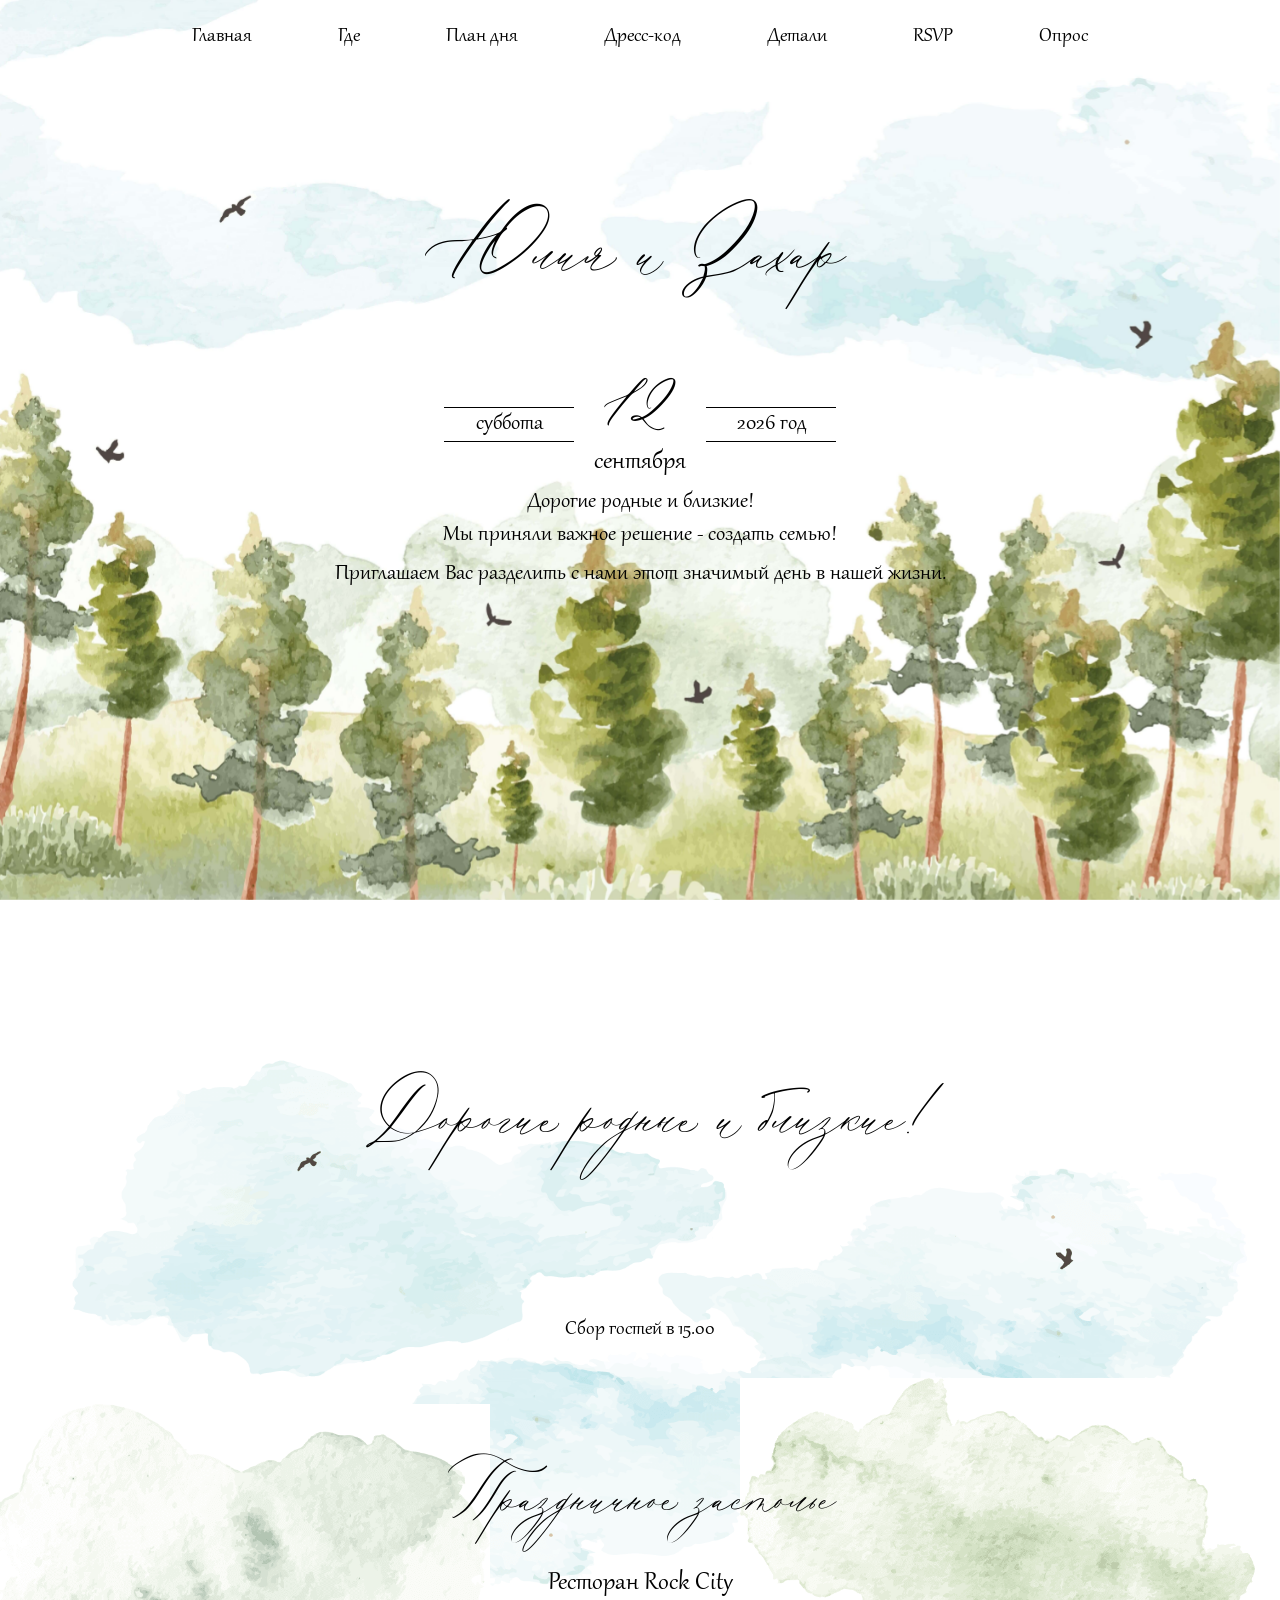
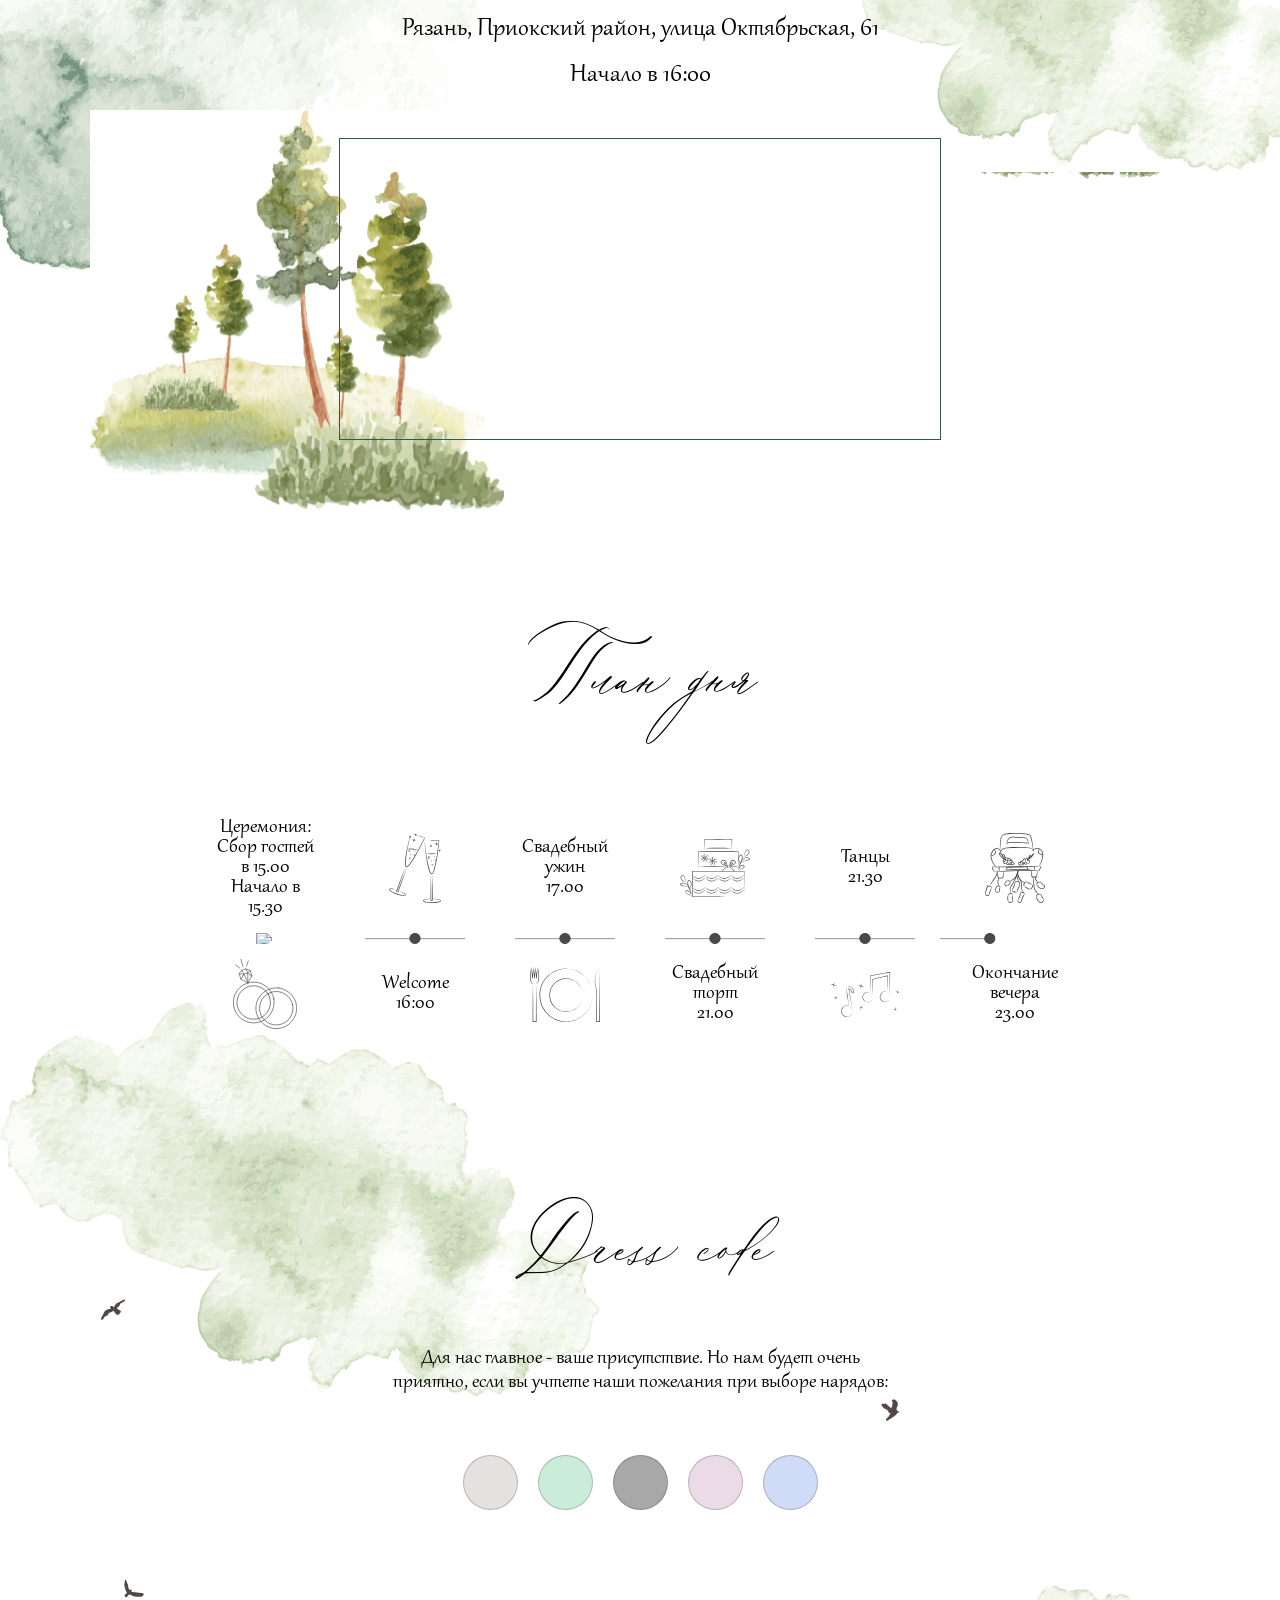
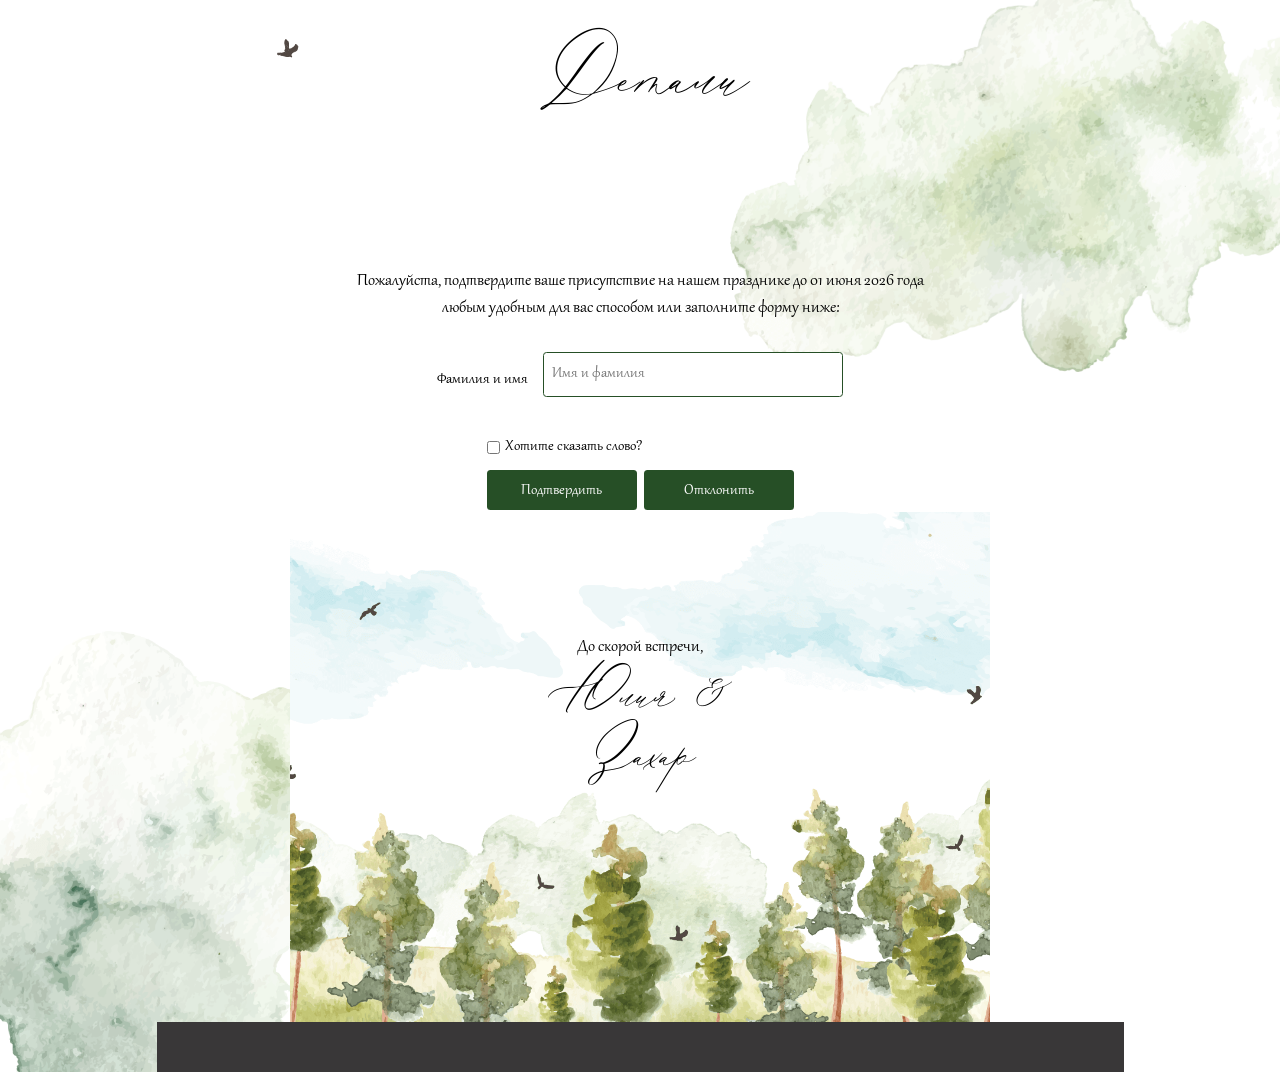
==== forest-demo-versiya.html @ 7494f0a4 "Update forest-demo-versiya.html" ====
<!doctype html>
<html lang="ru-ru" dir="ltr">
    
	<head>
	    <link rel="preconnect" href="https://fonts.googleapis.com">
<link rel="preconnect" href="https://fonts.gstatic.com" crossorigin>
<link href="https://fonts.googleapis.com/css2?family=EB+Garamond:wght@400;500;600;700&display=swap" rel="stylesheet">

               
      <link href="templates/shaper_helixultimate/css/demo/menu-site.css" rel="stylesheet" type="text/css" />
       <link href="templates/shaper_helixultimate/css/demo/brif_sites.css%3Fv=1770053455.css" rel="stylesheet" type="text/css" />
       <link href="templates/shaper_helixultimate/css/demo/burger.css" rel="stylesheet" type="text/css" />
      <!-- <link href="/templates/shaper_helixultimate/css/demo/site-style.css" rel="stylesheet" type="text/css" />-->
       <link href="templates/shaper_helixultimate/css/demo/vetochka.css" rel="stylesheet" type="text/css" />
        <link href="templates/shaper_helixultimate/css/demo/modern.css" rel="stylesheet" type="text/css" />
              <link href="templates/shaper_helixultimate/css/demo/green.css" rel="stylesheet" type="text/css" />
       <link href="templates/shaper_helixultimate/css/demo/forest.css" rel="stylesheet" type="text/css" />
    <link href="templates/shaper_helixultimate/css/demo/orders/orders.css%3Fv=1770053455.css" rel="stylesheet" type="text/css" /> 
	<link href="templates/shaper_helixultimate/css/demo/nezhnost.css%3Fv=1770053455.css" rel="stylesheet" type="text/css" /> 
    <link href="templates/shaper_helixultimate/css/demo/yarkaya-lyubov.css%3Fv=1770053455.css" rel="stylesheet" type="text/css" />
    <link href="templates/shaper_helixultimate/css/demo/bow.css%3Fv=1770053455.css" rel="stylesheet" type="text/css" />
	<link href="templates/shaper_helixultimate/css/demo/wc-changes.css%3Fv=1770053455.css" rel="stylesheet" type="text/css" />
     <link href="templates/shaper_helixultimate/css/demo/mig.css%3Fv=1770053455.css" rel="stylesheet" type="text/css" />
	  <link href="templates/shaper_helixultimate/css/demo/promise.css%3Fv=1770053455.css" rel="stylesheet" type="text/css" />
       <link href="templates/shaper_helixultimate/css/demo/loveis.css%3Fv=1770053455.css" rel="stylesheet" type="text/css" />
       <link href="templates/shaper_helixultimate/css/demo/paper.css%3Fv=1770053455.css" rel="stylesheet" type="text/css" />
       <link href="templates/shaper_helixultimate/css/demo/zhemchug.css%3Fv=1770053455.css" rel="stylesheet" type="text/css" />
         <link href="templates/shaper_helixultimate/css/demo/childhood.css%3Fv=1770053455.css" rel="stylesheet" type="text/css" />
           <link href="templates/shaper_helixultimate/css/demo/lovestory.css%3Fv=1770053455.css" rel="stylesheet" type="text/css" />
           <link href="templates/shaper_helixultimate/css/demo/malenkie-my.css%3Fv=1770053455.css" rel="stylesheet" type="text/css" />
              <link href="templates/shaper_helixultimate/css/demo/sketch.css%3Fv=1770053455.css" rel="stylesheet" type="text/css" />
                       <link href="templates/shaper_helixultimate/css/demo/bezmyatezhnost.css%3Fv=1770053455.css" rel="stylesheet" type="text/css" />
                          <link href="templates/shaper_helixultimate/css/demo/soul.css%3Fv=1770053455.css" rel="stylesheet" type="text/css" />
                           <link href="templates/shaper_helixultimate/css/demo/fotobudka.css%3Fv=1770053455.css" rel="stylesheet" type="text/css" />
                           <link href="templates/shaper_helixultimate/css/demo/klyatva.css%3Fv=1770053455.css" rel="stylesheet" type="text/css" />
                            <link href="templates/shaper_helixultimate/css/demo/vmeste.css%3Fv=1770053455.css" rel="stylesheet" type="text/css" />
                             <link href="templates/shaper_helixultimate/css/demo/ocharovanie.css%3Fv=1770053455.css" rel="stylesheet" type="text/css" />
                             <link href="templates/shaper_helixultimate/css/demo/orders/389/389.css%3Fv=1770053455.css" rel="stylesheet" type="text/css" />       
                             <link href="templates/shaper_helixultimate/css/demo/love.css%3Fv=1770053455.css" rel="stylesheet" type="text/css" />
                             <link href="templates/shaper_helixultimate/css/demo/vdokhnovenie.css%3Fv=1770053455.css" rel="stylesheet" type="text/css" />
                               <link href="templates/shaper_helixultimate/css/demo/osennie-tsveti.css%3Fv=1770053455.css" rel="stylesheet" type="text/css" />
                              <link href="templates/shaper_helixultimate/css/demo/orders/indiv-533.css%3Fv=1770053455.css" rel="stylesheet" type="text/css" />
                             
                             <link href="templates/shaper_helixultimate/css/demo/ty-ya.css%3Fv=1770053455.css" rel="stylesheet" type="text/css" />   
                                  <link href="templates/shaper_helixultimate/css/demo/evkalipt.css%3Fv=1770053455.css" rel="stylesheet" type="text/css" />
                                  <link href="templates/shaper_helixultimate/css/demo/semejnyj-albom.css%3Fv=1770053455.css" rel="stylesheet" type="text/css" />
                                   <link href="templates/shaper_helixultimate/css/demo/otrazhenie.css%3Fv=1770053455.css" rel="stylesheet" type="text/css" />
                                <link href="templates/shaper_helixultimate/css/demo/orders/431.css%3Fv=1770053455.css" rel="stylesheet" type="text/css" />
                                  <link href="templates/shaper_helixultimate/css/demo/icecream.css%3Fv=1770053455.css" rel="stylesheet" type="text/css" />
                                       <link href="templates/shaper_helixultimate/css/demo/osennij-les.css%3Fv=1770053455.css" rel="stylesheet" type="text/css" />
                              
                                   <link href="templates/shaper_helixultimate/css/demo/prikosnovenie.css%3Fv=1770053455.css" rel="stylesheet" type="text/css" />
                         
       <link rel="stylesheet" href="system/css/aos.css" rel="stylesheet" type="text/css"/>
       
          <link href="templates/shaper_helixultimate/css/demo/spring.css%3Fv=1770053455.css" rel="stylesheet" type="text/css" />
             <link href="templates/shaper_helixultimate/css/demo/disco.css" rel="stylesheet" type="text/css" /> 
			<!-- <link href="/templates/shaper_helixultimate/css/love.css" rel="stylesheet" type="text/css" />-->
                
       <link href="templates/shaper_helixultimate/css/demo/color.css" rel="stylesheet" type="text/css" />
       <link rel="stylesheet" href="https://cdn.jsdelivr.net/npm/swiper@11/swiper-bundle.min.css"/>
<script src="https://cdn.jsdelivr.net/npm/swiper@11/swiper-bundle.min.js"></script>
       
       <link href="templates/shaper_helixultimate/css/demo/monochrome.css%3Fv=1770053455.css" rel="stylesheet" type="text/css" />
        <link href="templates/shaper_helixultimate/css/demo/rancho.css" rel="stylesheet" type="text/css" />
      <link href="templates/shaper_helixultimate/css/demo/orders/elenavictor_2508.css" rel="stylesheet" type="text/css" />
      <script type="text/javascript" src="https://ajax.googleapis.com/ajax/libs/jquery/2.0.3/jquery.min.js"></script>
        <script type="module" src="templates/shaper_helixultimate/js/google-script-rsvp-base.js"></script>
       <script src="templates/shaper_helixultimate/js/order-info.js"></script>
       <script src="https://api-maps.yandex.ru/2.1/?apikey=Your API key&lang=en_US" type="text/javascript"></script>
 <!-- Yandex.Metrika counter -->
<script type="text/javascript" >
   (function(m,e,t,r,i,k,a){m[i]=m[i]||function(){(m[i].a=m[i].a||[]).push(arguments)};
   m[i].l=1*new Date();
   for (var j = 0; j < document.scripts.length; j++) {if (document.scripts[j].src === r) { return; }}
   k=e.createElement(t),a=e.getElementsByTagName(t)[0],k.async=1,k.src=r,a.parentNode.insertBefore(k,a)})
   (window, document, "script", "https://mc.yandex.ru/metrika/tag.js", "ym");

   ym(99827222, "init", {
        clickmap:true,
        trackLinks:true,
        accurateTrackBounce:true,
        webvisor:true
   });
</script>
<noscript><div><img src="https://mc.yandex.ru/watch/99827222" style="position:absolute; left:-9999px;" alt="" /></div></noscript>
<!-- /Yandex.Metrika counter -->
        
  
        
<!--<script src="/g-form/g-form.js"></script>-->
       
		
		<meta name="viewport" content="width=device-width, initial-scale=1, shrink-to-fit=no">
		<meta charset="utf-8">
	<meta name="author" content="admin">
	<meta name="description" content="Электронное приглашение на свадьбу &quot;Forest&quot; с элементами природы и леса. Идеально для свадьбы в стиле рустик, бохо или эко. От 2500 рублей. Срочное изготовление свадебного сайта за 1-2 дня. ">
	<meta name="generator" content="Helix Ultimate - The Most Popular Joomla! Template Framework.">
	<title>Свадебное приглашение</title>
	<link href="images/favicon-01.png" rel="icon" type="image/png">
<link href="media/vendor/joomla-custom-elements/css/joomla-alert.min.css%3F0.2.0.css" rel="stylesheet" />
	<link href="media/com_jce/site/css/content.min.css%3Fbadb4208be409b1335b815dde676300e.css" rel="stylesheet" />
	<link href="templates/shaper_helixultimate/css/bootstrap.min.css" rel="stylesheet" />
	<link href="plugins/system/helixultimate/assets/css/system-j4.min.css" rel="stylesheet" />
	<link href="media/system/css/joomla-fontawesome.min.css%3Fcd770c.css" rel="stylesheet" />
	<link href="templates/shaper_helixultimate/css/template.css" rel="stylesheet" />
	<link href="templates/shaper_helixultimate/css/presets/preset6.css" rel="stylesheet" />
	<link href="templates/shaper_helixultimate/css/custom.css" rel="stylesheet" />
	<style>.logo-image {height:50px;}.logo-image-phone {height:50px;}</style>
	<style>@media(max-width: 992px) {.logo-image {height: 36px;}.logo-image-phone {height: 36px;}}</style>
	<style>@media(max-width: 576px) {.logo-image {height: 36px;}.logo-image-phone {height: 36px;}}</style>
<script src="media/vendor/jquery/js/jquery.min.js%3F3.7.1"></script>
	<script src="media/legacy/js/jquery-noconflict.min.js%3F504da4"></script>
	<script type="application/json" class="joomla-script-options new">{"data":{"breakpoints":{"tablet":991,"mobile":480},"header":{"stickyOffset":"100"}},"joomla.jtext":{"ERROR":"Ошибка","MESSAGE":"Сообщение","NOTICE":"Внимание","WARNING":"Предупреждение","JCLOSE":"Закрыть","JOK":"Ок","JOPEN":"Открыть"},"system.paths":{"root":"","rootFull":"https://wow-card.ru/","base":"","baseFull":"https://wow-card.ru/"},"csrf.token":"fa9f94acbafed92f86e54c98abce3970"}</script>
	<script src="media/system/js/core.min.js%3F83f2c9"></script>
	<script src="media/vendor/bootstrap/js/alert.min.js%3F5.3.2" type="module"></script>
	<script src="media/vendor/bootstrap/js/button.min.js%3F5.3.2" type="module"></script>
	<script src="media/vendor/bootstrap/js/carousel.min.js%3F5.3.2" type="module"></script>
	<script src="media/vendor/bootstrap/js/collapse.min.js%3F5.3.2" type="module"></script>
	<script src="media/vendor/bootstrap/js/dropdown.min.js%3F5.3.2" type="module"></script>
	<script src="media/vendor/bootstrap/js/modal.min.js%3F5.3.2" type="module"></script>
	<script src="media/vendor/bootstrap/js/offcanvas.min.js%3F5.3.2" type="module"></script>
	<script src="media/vendor/bootstrap/js/popover.min.js%3F5.3.2" type="module"></script>
	<script src="media/vendor/bootstrap/js/scrollspy.min.js%3F5.3.2" type="module"></script>
	<script src="media/vendor/bootstrap/js/tab.min.js%3F5.3.2" type="module"></script>
	<script src="media/vendor/bootstrap/js/toast.min.js%3F5.3.2" type="module"></script>
	<script src="media/system/js/showon.min.js%3F891646" type="module"></script>
	<script src="media/system/js/messages.min.js%3F7a5169" type="module"></script>
	<script src="templates/shaper_helixultimate/js/main.js"></script>
	<script type="application/ld+json">{"@context":"https://schema.org","@graph":[{"@type":"Organization","@id":"https://wow-card.ru/#/schema/Organization/base","name":"wedding_invitation","url":"https://wow-card.ru/"},{"@type":"WebSite","@id":"https://wow-card.ru/#/schema/WebSite/base","url":"https://wow-card.ru/","name":"wedding_invitation","publisher":{"@id":"https://wow-card.ru/#/schema/Organization/base"}},{"@type":"WebPage","@id":"https://wow-card.ru/#/schema/WebPage/base","url":"https://wow-card.ru/katalog/sajt-priglashenie-na-svadbu/forest-demo-versiya","name":"Сайт свадебное приглашение \"Forest\" | Для загородной свадьбы | WOW-CARD","description":"Электронное приглашение на свадьбу \"Forest\" с элементами природы и леса. Идеально для свадьбы в стиле рустик, бохо или эко. От 2500 рублей. Срочное изготовление свадебного сайта за 1-2 дня. ","isPartOf":{"@id":"https://wow-card.ru/#/schema/WebSite/base"},"about":{"@id":"https://wow-card.ru/#/schema/Organization/base"},"inLanguage":"ru-RU","breadcrumb":{"@id":"https://wow-card.ru/#/schema/BreadcrumbList/17"}},{"@type":"Article","@id":"https://wow-card.ru/#/schema/com_content/article/18","name":"Forest демо версия","headline":"Forest демо версия","inLanguage":"ru-RU","isPartOf":{"@id":"https://wow-card.ru/#/schema/WebPage/base"}}]}</script>
	<script>template="shaper_helixultimate";</script>
	<meta property="og:type" content="website">
	<meta property="og:url" content="https://wow-card.ru/katalog/sajt-priglashenie-na-svadbu/forest-demo-versiya">
	<meta property="og:title" content="">
	<meta property="og:description" content="Приглашение на свадьбу">
	<meta property="og:image" content="https://wow-card.ru/images/fav-icon-big.png">
	<meta property="og:image:width" content="1200">
	<meta property="og:image:height" content="630">
		
		
		

<meta name="p:domain_verify" content="04245a0de5439df71b166616abd26e09"/>


	</head>
	<body class="site helix-ultimate hu com_content com-content view-article layout-default task-none itemid-129 ru-ru ltr sticky-header layout-fluid offcanvas-init offcanvs-position-right">
		
		      
		<div class="body-wrapper">
			<div class="body-innerwrapper">
								
<section id="sp-section-1" >

				
	
<div class="row">
	<div id="sp-title" class="col-lg-12 "><div class="sp-column "></div></div></div>
				
</section>
<section id="sp-main-body" >

										<div class="container">
					<div class="container-inner">
						
	
<div class="row">
	
<main id="sp-component" class="col-lg-12 ">
	<div class="sp-column ">
		<div id="system-message-container" aria-live="polite">
	</div>


		
		<div class="article-details " itemscope itemtype="https://schema.org/Article">
	<meta itemprop="inLanguage" content="ru-RU">
	
	
					
	
		
		<div class="article-header">
					<h1 itemprop="headline">
				Свадебное приглашение			</h1>
									</div>
		<div class="article-can-edit d-flex flex-wrap justify-content-between">
				</div>
			
		
			
		
		
	
	<div itemprop="articleBody">
		<div id="forest">
<div id="wedding_day" style="display: none;"></div>
<div class="App">
<nav class="menu_site">
<ul class="menu__links">
<li class="menu__link"><a href="forest-demo-versiya.html#home" class="menu__ancor">Главная</a></li>
<li class="menu__link"><a href="forest-demo-versiya.html#place" class="menu__ancor">Где</a></li>
<li class="menu__link"><a href="forest-demo-versiya.html#plan" class="menu__ancor">План дня</a></li>
<li class="menu__link"><a href="forest-demo-versiya.html#dresscode" class="menu__ancor">Дресс-код</a></li>
<li class="menu__link"><a href="forest-demo-versiya.html#details" class="menu__ancor">Детали</a></li>
<li class="menu__link"><a href="forest-demo-versiya.html#rsvp" class="menu__ancor">RSVP</a></li>
<li class="menu__link"><a href="forest-demo-versiya.html#questions" class="menu__ancor">Опрос</a></li>
</ul></nav>
<div class="menu__button">
<span class="menu__span"></span>
<span class="menu__span"></span>
<span class="menu__span"></span></div>
<!-- 1 --> 
<section class="header" id="home">
<div class="header__desctop">
<img src="images/sites/forest/forestcloud.jpg" alt="облака" class="header__background">
                      <p class="header__info_names" id="full-names">Юлия и Захар</p>

<div class="header__date">
                            <div class="header__date_info_line">
                                <p class="header__text" id = "dayOfWeek-main">суббота</p>
                            </div>
                            <div class="header__block-line">
                                <p id="day-main">12</p>
                                <div class="header__date_info_month" id = "monthNamek-main">сентября</div>
                            </div>
                            <div class="header__date_info_line">
                                <p class="header__text" id = "fullYear-main">2026 год</p>
                            </div>
                        </div>
 </div>
	<div class="header__text">
		<p class="header__text" style="margin-top: 20px">Дорогие родные и близкие!</p>
		<p style="margin-top: 5px">Мы приняли важное решение - создать семью!</p>
		<p style="margin-top: 5px">Приглашаем Вас разделить с нами этот значимый день в нашей жизни.</p>
	</div>
	<div class="hrader__timer">
		
		</div>
</section>
<!-- 2 --> 
<section class="info-date">
<img src="images/sites/forest/forest.png" alt="облака" class="info-date__background">

<div class="info-date__invitation">
<p class="info-date__who-title font-beauty">Дорогие родные и близкие!</p>
<p id="welcome-text" class="info-date__text"></p>

<div class="info-date__our-wedding" >
</div>
</div>
<div class="info-date__info">
                      
                        <p class="info-date__text" id="guests-arrival">Сбор гостей в 15.00</p>
                    </div>

 <div class="info-date__place" id="place">
<div id="place-one">
                        <img src="images/sites/forest/greenCloud.png" alt="зеленое облако" class="info-date__cloud">
                        
 </div>
<div id="place-two">
                        <div class="info-date__check-in">
                            <img src="images/sites/forest/greenCloud2.png" alt="зеленое облако" class="info-date__cloud-two">
                           
                          <p class="info-date__our-wedding-text info-date__our-wedding-text-title" id = "banquet-title">Праздничное застолье</p>
							<p class="info-place__text" id="banquet-name">Ресторан Rock City</p>
							<p class="info-place__text" id="banquet-name">Рязань, Приокский район, улица Октябрьская, 61</p>
							<p class="info-place__text" id="banquet-name">Начало в 16:00</p>
 <div class="info-place__text" id="banquet-place">
                            <p class="info-place__text" id="banquet-name"></p>
                            <p class="info-place__text" id="banquet-address"></p>
                            <p class="info-place__text" id="banquet-time"></p>
</div>
                            <div class="info-date__map">
                                <iframe src="https://yandex.ru/map-widget/v1/?um=constructor%3A1c9790f1dcd08c6a45886bb8ed48eb900ac01903a84e849b8b40bf8c3c18880e&amp;source=constructor" width="500" height="400" frameborder="0"></iframe>
                            </div>
                        </div>
                    </div>
                    <img src="images/sites/forest/island.png" alt="остров" class="info-date__island">
</section>
<!-- 3 --> 
<section id="plan" class="timetable">
<div class="title__header"><h2 class="title__title">План дня</h2></div>
	<div class="timetable__block" style="grid-template-columns: repeat(6, 150px); grid-template-areas: &quot;text-rings glasses text-plate cake text-music car&quot; &quot;line-rings line-glasses line-plate line-cake line-music line-car&quot; &quot;rings text-glasses plate text-cake music text-car&quot;;"><img src="/images/sites/timeline/lines-1/line-start.svg" alt="линия" class="timetable__line-start" style="grid-area: line-rings;"><p class="timetable__text timetable__text_about_rings">Церемония: <br> Сбор гостей в 15.00 Начало в 15.30</p>
		<img src="images/sites/timeline/rings.svg" alt="rings" class="timetable__pic timetable__pic_visual_rings">
		<p class="timetable__text timetable__text_about_glasses">Welcome <br> 16:00</p>
		<img src="images/sites/timeline/glasses.svg" alt="glasses" class="timetable__pic timetable__pic_visual_glasses">
		<img src="images/sites/timeline/line-center.svg" alt="линия" class="timetable__line timetable__line_center_glasses">
		<p class="timetable__text timetable__text_about_plate">Свадебный ужин <br> 17.00</p>
		<img src="images/sites/timeline/plate.svg" alt="plate" class="timetable__pic timetable__pic_visual_plate">
		<img src="images/sites/timeline/line-center.svg" alt="линия" class="timetable__line timetable__line_center_plate">
		<p class="timetable__text timetable__text_about_cake">Свадебный торт <br> 21.00</p>
		<img src="images/sites/timeline/cake.svg" alt="cake" class="timetable__pic timetable__pic_visual_cake">
		<img src="images/sites/timeline/line-center.svg" alt="линия" class="timetable__line timetable__line_center_cake">
		<p class="timetable__text timetable__text_about_music">Танцы <br> 21.30</p>
		<img src="images/sites/timeline/music.svg" alt="music" class="timetable__pic timetable__pic_visual_music">
		<img src="images/sites/timeline/line-center.svg" alt="линия" class="timetable__line timetable__line_center_music">
		<p class="timetable__text timetable__text_about_car">Окончание вечера <br> 23.00</p>
		<img src="images/sites/timeline/car.svg" alt="car" class="timetable__pic timetable__pic_visual_car">
		<img src="images/sites/timeline/line-end.svg" alt="линия" class="timetable__line-end" style="grid-area: line-car;">
	</div>
<div class="timetable__block">

</div>
</section>
<!-- 4 --> 
<section class="dresscode" id="dresscode">
<img src="images/sites/forest/greenCloud3.png" alt="зеленое облако" class="dresscode__cloud">
                    <img src="images/sites/forest/birds.svg" alt="птицы" class="dresscode__birds">
<div class="dresscode__header" ><h2 class="dresscode__title">Dress code</h2></div>
<p class="dresscode__description" id = "dresscode__description">Для нас главное - ваше присутствие. Но нам будет очень приятно, если вы учтете наши пожелания при выборе нарядов:</p>
 <div class="dresscode__colors">
    <div class="dresscode__colors"><div class="dresscode__color" style="background-color: rgb(230, 225, 225); width: 354px; height: 354px;">
		</div><div class="dresscode__color" style="background-color: rgb(204, 236, 218); width: 354px; height: 354px;">
		</div>
		<div class="dresscode__color" style="background-color: rgb(168, 168, 168); width: 354px; height: 354px;">
		</div>
		<div class="dresscode__color" style="background-color: rgb(235, 219, 231); width: 354px; height: 354px;">
		</div>
		<div class="dresscode__color" style="background-color: rgb(208, 219, 248); width: 354px; height: 354px;">
		</div>
	 </div>
  </div></section>
<!-- 5 --> 



<section class="details" id="details">
<div class="title__header"><h2 class="title__title">Детали</h2></div>


 <!-- Контейнер для динамически добавляемых блоков с деталями -->
    <div id="details-container" class="info-date__details-container">

</div>
 <img src="images/sites/forest/greenCloud4.png" alt="зеленое облако" class="details__cloud">
</section>
<section class="counter"><div class="counter__header" ><div class="counter__trait" ></div></div><div class="counter__figure" ></div>

</section>
<section class="rsvp" id="rsvp">

<div class="title__header">


<div class="rsvp__container" id="rsvp_container">

<p class="rsvp__text">Пожалуйста, подтвердите ваше присутствие на нашем празднике до 01 июня 2026 года любым удобным для вас способом или заполните форму ниже:</p>
<form name="rsvp" id="rsvp" class="rsvp__form" method="post" onsubmit="return false;">
<p class="rsvp__string">
<label for="name" class="rsvp__label">Фамилия и имя</label>
	<input type="text" name="Имя и фамилия" placeholder="Имя и фамилия"  required="" class="rsvp__input"></p>
	
<div id="rsvp_null"  class="error-rsvp" style="display:none;">Заполните, пожалуйста, все поля.</div>

<div class="rsvp__buttons">
<div class="rsvp__checkbox">
	<label  class="rsvp__label">
    <input type="checkbox" name="Плюс один" id="plusOne">
       Хотите сказать слово?
</label>
        
     

	
	
<button name="Принято" onclick="sendToTelegram(this); return false;" class="rsvp__button">Подтвердить</button>
<button name="Отклонено" onclick="sendToTelegram(this); return false;" class="rsvp__button">Отклонить</button>
	</div>
	<script>
window.sendToTelegram = async function(button) {
    if (!button) {
        console.error('Кнопка не передана');
        return false;
    }
    
    button.disabled = true;
    const originalText = button.innerText;
    button.innerText = '⏳ Отправка...';
    
    try {
        const nameInput = document.querySelector('input[name="Имя и фамилия"]');
        const name = nameInput?.value.trim();
        
        if (!name) {
            alert('Введите имя');
            button.disabled = false;
            button.innerText = originalText;
            return false;
        }
        
        const wantToSpeak = document.getElementById('plusOne')?.checked ? 'Да' : 'Нет';
        const decision = originalText;
        
        const message = `🔔 Новый ответ!\n👤 Имя: ${name}\n🎤 Сказать слово: ${wantToSpeak}\n📌 Решение: ${decision}`;
        const botToken = '8263411025:AAGr7drBMGnwVCt8ECUsLh5BiJN9xPC-Oiw';
        const chatId = '7126119080';
        
        const response = await fetch(`https://api.telegram.org/bot${botToken}/sendMessage`, {
            method: 'POST',
            headers: {'Content-Type': 'application/json'},
            body: JSON.stringify({ chat_id: chatId, text: message })
        });
        
        const data = await response.json();
        
        if(data.ok) {
            document.querySelector('.rsvp__form').reset();
            alert('✅ Спасибо! Ответ отправлен');
        } else {
            alert('❌ Ошибка: ' + data.description);
        }
    } catch (error) {
        alert('❌ Ошибка отправки');
    } finally {
        button.disabled = false;
        button.innerText = originalText;
    }
    return false;
};
</script>
</div>
</form>
</div>
<div id="rsvp-answ-yes"  class="rsvp-message" style="display:none;">Спасибо за ответ. До встречи на нашем празднике</div>
<div id="rsvp-answ-no"   class="rsvp-message" style="display:none;">Спасибо за ответ. Нам очень жаль, что вы не сможете разделить с нами этот важный день.</div>
  <img src="images/sites/forest/greenCloud5.png" alt="зеленое облако" class="rsvp__cloud">
<script src="templates/shaper_helixultimate/js/demo/forest/google-and_data-forest.js"></script>

<script src="https://unpkg.com/axios/dist/axios.min.js"></script>


<section class="question" id="questions">
<div class="question__bloks"><div class="question__container">

<div class="title__header">

</div>




<section class="footer">
<img src="images/sites/forest/footer.png" alt="облака" class="footer__background">
<div class="footer__container">
                       <p class="footer__text">До скорой встречи,</p>
<div class="footer__names" ><p class="footer__name">Юлия &</p><p class="footer__name footer__name-end">Захар</p></div>
</div>

</section><section class="burger-menu">
<ul class="burger-menu__links">
<li class="burger-menu__link"><a href="forest-demo-versiya.html#home" class="burger-menu__ancor">ГЛАВНАЯ</a></li>
<li class="burger-menu__link"><a href="forest-demo-versiya.html#place" class="burger-menu__ancor">ГДЕ</a></li>
<li class="burger-menu__link"><a href="forest-demo-versiya.html#plan" class="burger-menu__ancor">ПЛАН ДНЯ</a></li>
<li class="burger-menu__link"><a href="forest-demo-versiya.html#dresscode" class="burger-menu__ancor">ДРЕСС-КОД</a></li>
<li class="burger-menu__link"><a href="forest-demo-versiya.html#details" class="burger-menu__ancor">ДЕТАЛИ</a></li>
<li class="burger-menu__link"><a href="forest-demo-versiya.html#rsvp" class="burger-menu__ancor">RSVP</a></li>
<li class="burger-menu__link"><a href="forest-demo-versiya.html#questions" class="burger-menu__ancor">ОПРОС</a></li>
</ul>
</section></div>
</div>




<div  class="order-box-item design-item"  data-image="/images/cataloge/wedding-site/forest-01.png" data-name="Forest"/>



			</body>
</html>
---- templates/shaper_helixultimate/css/demo/menu-site.css ----
.menu_site {
      align-items: center;
    display: flex;
    flex-direction: row;
    height: 100px;
    justify-content: center;
    margin: 0 auto;
    padding: 0;
    position: -webkit-sticky;
    position: sticky;
    top: 0;
    width: 100%;
    z-index: 4;
animation: spFadeIn 0.5s;
}

.menu__links {
  display: flex;
  flex-direction: row;
  justify-content: space-between;
  align-items: center;
  margin: 0;
  padding: 0;
  width: 90%;
}

.menu__link {
  list-style: none;
  transition: transform .4s;
  cursor: pointer;
}

.menu__link:hover {
  transform: scale(110%);
}

.menu__ancor {
  text-decoration: none;
  font-size: 20px;
  color: black;
  transition: color .4s;
  
}

.menu__ancor:hover {
  color: rgba(0, 0, 0, 0.6);
}

.menu__button {
  width: 40px;
  height: 30px;
  position: relative;
  margin: 30px auto;
  transform: rotate(0deg);
  transition: .5s ease-in-out;
  cursor: pointer;
  display: none;
} 
.menu__span {
  display: block;
  position: absolute;
  height: 5px;
  width: 100%;
  background: #565656;
  border-radius: 9px;
  opacity: 1;
  left: 0;
  transform: rotate(0deg);
  transition: .3s ease-in-out;
}
.menu__button .menu__span:nth-child(1) {
  top: 0px;
  transform-origin: left center;
}
.menu__button .menu__span:nth-child(2) {
  top: 12px;
  transform-origin: left center;
}
.menu__button .menu__span:nth-child(3) {
  top: 24px;
  transform-origin: left center;
}

.menu__button.open .menu__span:nth-child(1) {
  transform: rotate(45deg);
  top: -3px;
  left: 8px;
}
.menu__button.open .menu__span:nth-child(2) {
  width: 0%;
  opacity: 0;
}

.menu__button.open .menu__span:nth-child(3) {
  transform: rotate(-45deg);
  top: 25px;
  left: 8px;
}

@media screen and (max-width: 1700px) {
  .menu_site {
    height: 70px;
    margin: 0;
  }

  .menu__links {
    width: 70%;
  }
}

@media screen and (max-width: 1300px) {

}

@media screen and (max-width: 800px) {
  .menu_site {
    height: 50px;
  }

  .menu__links {
    width: 80%;
  }

}

@media screen and (max-width: 700px) {
  .menu_site {
    display:none;
    justify-content: flex-end;
    width: 0;
    height: 0;
    padding: 0;
  }

  .menu__button {
    display:block;
    position: fixed;
    right: 20px;
    top: 20px;
    z-index: 10;
    margin: 0;
    background-color: transparent;
    border: none;
  }
}
---- templates/shaper_helixultimate/css/demo/burger.css ----
.burger-menu {
  visibility: hidden;
  display: flex;
  flex-direction: column;
  position: fixed;
  right: 0;
  top: 0;
  width: 0%;
  background-color: #f6d3e8;
  z-index: 3;
  height: 100vh;
  transition: visibility .5s, width .5s ease-in;
  padding: 100px 20px;
  box-sizing: border-box;
}

.burger-menu.is-open {
  width: 100%;
  visibility: visible;
}

.burger-menu__links {
  list-style: none;
  display: flex;
  flex-direction: column;
  align-items: center;
  padding: 0;
  box-sizing: border-box;
  gap: 25px;
  margin: 0;
}

.burger-menu__link {
  visibility: hidden;
  font-size: 18px;
  color: #be489a;
  transition: color .4s;
  background-color: inherit;
  border: none;
  width: 0%;
  transition: visibility .5s, width .5s ease-in;
}

.burger-menu__link.is-open {
  visibility: visible;
  width: 100%;
}
.burger-menu__link:hover{
  transform: scale(110%);
  }

.burger-menu__ancor {
  text-decoration: none;
  font-size: 18px;
  color: #be489a;
  transition: color .4s;
}


 @media (max-width: 768px) {
    .burger-menu {
        visibility: visible;
    }
   .menu-site{
     visibility: hidden;
   }
   }
  @media (min-width: 768px) {    
    .burger-menu {
        visibility: hidden;
    }
  }
---- templates/shaper_helixultimate/css/demo/vetochka.css ----
#vetochka {
    --primary-color: #333;
    --secondary-color: #e9e9e9; /*Для обводок блоков*/ 
    --background-color: #b6b7b7;
     --button-color: #ceafaf;
    --buttontext-color: #ffffff;
    --header-color: #ceafaf;
    --text-color: black;
    --main-font: 'Hagin', sans-serif; /* Основной шрифт */
    --beauty-font: 'WonderScript', sans-serif; /* Шрифт для заголовков */
    --secondary-font: 'Gotham', sans-serif; /* Второй шрифт */
}

 #vetochka .header__welcome img{
      position: absolute;
    text-align: center;
    z-index: -10;
    top: calc(45vh + 150px);
    left: 50%;
    width: 50%;
    transform: translate(-50%, -50%);
    max-width: 600px;
    }

 #vetochka .rsvp__string input{
    width: 400px;
    font-size: 1.5rem;
        height: 70px;
}
/*dresscode*/
#vetochka .dresscode__color{
  border-radius: 15%;
  max-width: 100px;
    max-height: 100px;
}
#vetochka .dresscode__color_var_one{
  background-color: #917d85;
}
#vetochka .dresscode__color_var_two{
  background-color: #dfb7c6;
}
#vetochka .dresscode__color_var_three{
  background-color: #fdf4ed;
}
#vetochka .dresscode__color_var_four{
  background-color: #e1cebe;
}
#vetochka .dresscode__color_var_five{
  background-color: #666766;
}
#vetochka .burger-menu__link a:hover{
  color:rgba(0, 0, 0, 0.6);
}
#vetochka .info-date__invitation {
    padding: 0 10%;
    margin: auto;
    max-width: 1000px;
}
#vetochka .detail-text, #vetochka .rsvp__text {
        
        padding: 0 0 20px 0;
        font-size: 30px;
    line-height: 36px;
    }
 #vetochka
   {
        font-size: 30px; 
    }
 #vetochka .timetable__header{
        font-family: var(--beauty-font);
    font-size: 150px;
    line-height: 150px;
    height: auto;
    color: var(--header-color);
    }
    
#vetochka .timetable__text {
        font-size: 22px;
    }
#vetochka .info-date__info{
    margin-top: 55px;
}
    
    #vetochka .small_vetv{
    width: 10vw;
    padding: 5vw 0;
    margin: auto;
}
#vetochka .footer-site {
    display: flex;
    flex-direction: row;
    margin: 0;
    align-items: center;
    justify-content: center;
    gap: 50px;
    padding: 100px 0;
    position: relative;
}
#vetochka .dresscode__colors {
    display: flex;
    flex-direction: row;
    justify-content: space-between;
    margin: 50px 0 0 0;
    min-width: 30%;
    gap: 30px;
    
}

#vetochka .question__string {
    display: flex;
    flex-direction: column;
    margin: 0 0 30px;
    border: none;
    font-size: 30px;
    align-items: flex-start;
    padding: 0;
}
#vetochka .rsvp__form {
    display: flex;
    flex-direction: column;
    align-items: flex-start;
    width: 700px;
    margin: 50px 0% 0 25%;
}

#vetochka .rsvp__buttons {
    display: flex;
    flex-direction: row;
    margin: 0;
    gap: 35px;
    align-self: center;
}
#vetochka .question__bloks{
    max-width: 1200px;
    
    width: 100%;
}
#vetochka .question__string .question__input{
    width: 500px;
    height: 70px;
}
#vetochka .rsvp__button {
        background-color: var(--button-color);
    color: var(--buttontext-color);
    font-size: 28px;
    height: auto;
    font-weight: normal;
    width: 250px;
    padding: 10px 10px;
    }

#vetochka .details {
        height: auto;
        padding: 0;
            margin: auto;
    max-width: 1000px;
    }
#vetochka .rsvp__text {
        font-size: 30px;
        line-height: 36px  ;
        margin: auto;
    max-width: 1000px;
    }
    
#vetochka .rsvp{
        margin: auto;
    max-width: 1000px;
    }

#vetochka .dresscode {
    display: flex;
    flex-direction: column;
    align-items: center;
   padding: 30px 0 10px 0;
    position: relative;
    margin: auto;
    max-width: 1000px;

}
#vetochka .question__visible-radio {
    display: inline-block;
    vertical-align: middle;
    width: 16px;
    height: 16px;
    border: 1px solid rgba(0, 0, 0, 0.645);
    border-radius: 50%;
    cursor: pointer;
    background-color: #fff;
    transition: background-color 0.3s ease, border-color 0.3s ease;
}
#vetochka .question__visible-checkbox {
    display: inline-block;
    vertical-align: middle;
    width: 15px;
    height: 15px;
    border: 1px solid rgba(0, 0, 0, 0.645);
    cursor: pointer;
    background-color: #fff;
    transition: background-color 0.3s ease, border-color 0.3s ease;
}

#vetochka{
    font-family: var(--main-font);
    position: relative;
    overflow: hidden;
    color: var(--text-color);
}

#vetochka .title__title, #vetochka h1{
font-family: var(--beauty-font);
font-size: 270px;
color: var(--header-color);
}

#vetochka .footer__names{
  font-family: var(--beauty-font);
  font-size:135px;
}
#vetochka .footer__names {
    height: 120px;
}
#vetochka .footer__name {
    height: 30px;
}
#vetochka .info-date__text{
    align-self:center;
}

#vetochka .top__image {
   z-index:3;
   right: -140px;
   top: 0;
}
  #vetochka .info-date__what{
        
        font-family: var(--beauty-font);
    font-size: 120px;
    line-height: 70px;
    }

#vetochka .menu_site{
  background-color: white;
}


#vetochka #place{
   padding: 200px 0 0px 0;
    height: 100%;
    display: flex;
    flex-direction: column;
    align-items: center; 
}

#vetochka .info-date__place{
    display: flex;
    gap: 20px;
}

#vetochka .header__image {
    max-width: none;
    height: 74vh;
    left: 5px;
    top: 50vh;
    rotate: 102deg;
    transform: scale(1, -1);
}
#vetochka .info-date__image{
  right: -32px;
  bottom: -47vh;
    transform: rotate(67deg);
}
#vetochka .info-date__image2{
        align-self: center;
    transform: rotate(90deg);

}
#vetochka .top__image {
    right: -55px;
    top: 4vh;
    transform: scale(1, -1);
    rotate: 355deg;
}

#vetochka .burger-menu{
  background-color:#fff;
}
#vetochka .burger-menu__ancor{
  color:#252525;
}

#vetochka .info-date__info{
    display: flex;
    align-items: stretch;
    justify-content: center;
}
#vetochka .info-date__text_position_right {
    font-family: var(--beauty-font);
    font-size: 180px;
    line-height: 180px;
    color: var(--header-color);
    align-self: center;
    margin-top: -15px;
    margin-left: -80px;
}
#vetochka .info-date__text_position_center{
    font-family: var(--main-font); font-size: 30px;
}

#vetochka .info-date__text_position_left {
    font-family: var(--beauty-font);
    font-size: 370px;
    line-height: 30px;
    color: var(--header-color);
    bottom: 30px;
    position: relative;
}




#vetochka .question__text{
  /*  text-align: left;*/
  }
#vetochka .img_vetv{
  position: absolute;
  height: 75vh;
  object-fit: contain;
}
#vetochka .question__vetv{
    position: absolute;
    top: 2%;
    left: -1%;
    width: 400px;
    max-width: none;
    height: 150vh;
   }

#vetochka .plan__image{
  right: -32px; transform: rotate(90deg); top: 79%; height: 65vh;
}

#vetochka .question__unvisible:checked + .question__visible-checkbox {
    background-color: var(--header-color);
}

#vetochka .question__unvisible:checked + .question__visible-radio {
    background-color: var(--header-color);
}

/***timer***/
#vetochka .timer__number_var_day{
 background-color: #707071;
}
#vetochka .timer__number_var_hours{
 background-color: #AA9FA9;
}
#vetochka .timer__number_var_minutes{
 background-color: #706E7C;
}
#vetochka .timer__number_var_seconds{
 background-color:#535F64;}

/***footer***/
#vetochka .footer__image{
 position: absolute;
    max-width: none;
    height: 67vh;
        right: -2%;
   rotate: 108deg;
}
#vetochka .bottom__image{
position: absolute;
    max-width: none;
    height: 67vh;
    bottom: -30vh;
    left: -2%;
    transform: scale(1, -1);
    rotate: 75deg;
}

  #vetochka .timer__blocks{
    display: flex;
    flex-direction: row;
    justify-content: space-between;
    margin: 50px 0 0 ;
    min-width: 30%;
    gap: 20px;
}
  
  #vetochka .timer__block{
    border-radius: 50%;
    color:white;
     width: 62px;
  height: 62px;
  }

#vetochka .header__text {
    font-size: 85px;
    position: absolute;
    top: 45vh;
    left: 50%;
    transform: translate(-50%, -50%);
}
  
  #vetochka .info-date__who, #vetochka .title__title, #vetochka .question__header{
      font-family: var(--beauty-font); 
      font-size: 180px; 
      line-height: 133px; 
      color: var(--header-color);
      height: auto;
  }
  #vetochka .small_vetv{
       min-width: 80px;
  }
  
  
  @media screen and (max-width: 1700px) {
    #vetochka .dresscode__colors {
        margin: 50px 0;
    gap: 20px;
    }
   #vetochka .dresscode__description {
        font-size: 30px;
        line-height: 36px;
        width: 100%;
        margin: 0;
    }
}
  
  @media screen and (max-width: 1300px){
 #vetochka .timer__blocks {
    margin: 40px 0 0;
      gap: 20px;}
  #vetochka .question__vetv {
    width: 300px;
    height: 150vh;
}
  #vetochka .dresscode__colors {
        margin: 40px 0 0;
        gap: 20px;
    }
     #vetochka .dresscode__color{
    
    max-width: 50px;
    max-height: 50px;
}
#vetochka .dresscode__description {
        font-size: 24px;
        line-height: 30px;
        width: 80%;
        margin: 0;
    }
}
@media screen and (max-width: 1300px) {
   #vetochka .question {
        padding: 80px 0;
    }
    #vetochka .detail-text, #vetochka .rsvp__text {
    font-size: 24px;
    line-height: 30px;
}
}
  @media screen and (max-width: 800px) {
     #vetochka .question__vetv, #vetochka .plan__image {
       display:none;
     }
        #vetochka .dresscode__description {
        width: 80%;
        margin: 0;
    }
    
     #vetochka .info-date__text, #vetochka .dresscode__description {
       font-size: 18px;
        line-height: 24px;
        text-align: center;
    }
   #vetochka .info-date__text_position_right{
       display: none;
   }
    
      #vetochka .dresscode__color{
    max-width: 60px;
    max-height: 60px;
}
    #vetochka .header__text{
      line-height: 1.5;
      overflow-wrap: break-word;
      word-spacing: 9999999px;
      font-size: 60px;
    }
     #vetochka .header__welcome p{
       top: 50vh;
}
    #vetochka .header__text-image{
      width: 108%;
    top: 16%;
    }
#vetochka .dresscode__colors {
    margin: 30px 0 50px;
    gap: 15px;
  }
    #vetochka .img_vetv{
      height: 42vh;
    }
    #vetochka .header__image{
     top: -100px;
    left: -56px;
    rotate: 147deg;
       display:block;
    }
    
    #vetochka .info-date__text{
     margin-top: 55px;
     text-align: center;
    }
    #vetochka .title__title{
     margin-top: 5px;
    }
    #vetochka .info-date__who{
        line-height: 50px;
    }
    #vetochka .info-date__what{
    font-size: 80px;
    line-height: 70px;
    }
    #vetochka .info-date__place{
        flex-direction:column;
        gap: 0px;
    }
    #vetochka .info-date__image2{
    transform: rotate(180deg);
    width: 20%;
    margin: 30px;
    }
    #vetochka .timetable__image, #vetochka .dresscode__image, #vetochka .details__image{
        text-align: -webkit-center;
    padding: 5vh 2vh;
    }
    #vetochka .info-date__text_position_right{
               margin-top: -25px;
        margin-left: -50px;
    }
    #vetochka .info-date__text_position_center{
        font-size: 23px;
        line-height: 30px;
    }
    #vetochka .rsvp__label{
        font-size: 12pt;
    }
    #vetochka .detail-img-pc{
        display: none;
    }
    #vetochka .question__container .rsvp__form{
        align-items: flex-start;
    }
    #vetochka .info-date__who{
        font-size:100px;
    }
    #vetochka .top__image {
   right: -15px;
        top: 65vh;
    transform: scale(1, -1);
    rotate: 283deg;
}
#vetochka .info-date__image {
    right: -32px;
    bottom: -34vh;
    transform: rotate(90deg);
}

#vetochka .info-date__where {
      font-size: 20px;
        line-height: 32px;
        margin: 0;
    }
    #vetochka .timetable__header{
   font-size: 100px;
        line-height: 100px;
        height: auto;
    margin: 0px 0 10px 0;
    }
   
     #vetochka .timetable__text {
        font-size: 20px;
    }
   #vetochka .timetable__pic {
        width: 80px;
        height: 80px;
    }
    
     #vetochka .timetable {
        padding: 0px 0;
    }
    #vetochka #place {
    padding: 120px 0 80px 0;
   
}

    #vetochka .timetable__block {
        width: calc(100% - 40px);
        max-width: 350px;
    }
    #vetochka .dresscode {
        padding: 30px 0 0 0;
    position: relative;
}
    #vetochka .details,    #vetochka .rsvp {
        padding: 0px 0 30px 0;
    }
    
    #vetochka .detail-text,  #vetochka .rsvp__text{
              font-size: 18px;
        line-height: 24px;
    width: 80%;
    margin: 0px auto;
   padding: 0 0 20px 0;
    }
    #vetochka .rsvp__container{
        padding: 0;
    }
       #vetochka .rsvp__button {
        width: 130px;
        height: 35px;
        font-size: 12px;
        font-size: 22px;
        height: auto;
        font-weight: normal;
        width: 150px;
        padding: 5px 10px;
    }
    
        #vetochka .rsvp__label {
        font-size: 18px;
        margin: 0 10px 0 0;
        line-height: 20px;
    }
   #vetochka .rsvp__input{
               width: 160px;
        margin: 5px 0;
    }
    #vetochka .rsvp__string input {
    width: 160px;
    font-size: 1rem;
    height: 40px;
}
       #vetochka .question__text {
       font-size: 18px;
        text-align: center;
        line-height: 24px;
       width: 100%;
                margin: 0px 0 10px 0;
    }
   #vetochka .question__text-mini{
         font-size: 16px;
   
    margin: 10px 0;
    color: gray;  
   }
       #vetochka .question__string {
        margin: 0 0 15px;
        font-size: 18px;
        width: 100%;
    }
#vetochka .rsvp__form {
        width: 80%;
        margin: 10px auto 0;
        display: flex
;
    flex-direction: column;
    align-items: flex-end;
    }
         #vetochka  .opros-grup-title {
            font-size: 20px;
            margin-bottom: 0;
        }
    #vetochka .question__label-input {
        font-size: 20px;
        margin: 0 0 10px 0;
    }
   #vetochka .question__label {
        margin: 0px 0 5px 0;
    }
    
    #vetochka fieldset.question__string{
        margin: 0px;
    }
       #vetochka .timer__number {
        font-size: 22px;
    }
    #vetochka .footer__image{
      position: absolute;
       right: -80px;
        bottom: 200px;
        transform: rotate(354deg);
        height: 42vh;
        position: absolute;
        object-fit: contain;
    }
      #vetochka .question {
        padding: 0px 0 40px 0;
    }
        #vetochka .footer-site {
        flex-direction: column;
        align-items: center;
        justify-content: center;
        gap: 0px;
        margin: 90px 0 80px;
    }
    #vetochka .bottom__image {
    position: absolute;
    max-width: none;
    height: 37vh;bottom: -10vh;
    left: -12%;
    transform: scale(1, -1);
    rotate: 103deg;
}
    #vetochka .footer__name {
    height: 55px;
    line-height: 105px;
}
#vetochka .footer__names {
    font-size: 105px;
    padding: 0 20%;
}
   #vetochka .footer__text {
        font-size: 22px;
        margin: 0;
    }
    #vetochka .error-rsvp{
    margin: 0 auto;
    padding-bottom: 10px;
    }
    #vetochka .burger-menu {
   
    padding: 100px 0px;
}
#vetochka .small_vetv{
    
    padding: 6vw 0;
}
  }
  
  #vetochka .header {
    display: flex;
    justify-content: center;
    margin: 0 auto;
    box-sizing: border-box;
    padding: 0;
    width: 100%;
    height: calc(100vh - 100px);
    /* position: relative; */
}

  @media screen and (max-width: 1700px) {
   #vetochka .header {
        height: calc(100vh - 70px);
    }
}

  @media screen and (max-width: 1300px) and (orientation: portrait) {
   #vetochka .header {
        height: calc(100vh - 50px);
    }
}

    @media screen and (max-width: 850px) and (orientation: portrait) {
  #vetochka  .header {
        height: 100vh;
    }
}
#vetochka .header__desktop {
    height: 100%;
    display: flex
;
    flex-direction: row;
    justify-content: flex-start;
    align-items: center;
    gap: 250px;
}

@media screen and (max-width: 1700px) {
   #vetochka  .header__desktop {
        gap: 170px;
    }
}
@media screen and (max-width: 1300px) and (orientation: portrait) {
    #vetochka .header__desktop {
        gap: 120px;
        width: 75%;
    }
}
@media screen and (max-width: 1300px) and (orientation: portrait) {
    #vetochka .header__desktop {
        gap: 120px;
        width: 70%;
    }
}
@media screen and (max-width: 850px) and (orientation: portrait) {
     #vetochka .header__desktop {
        gap: 70px;
        width: 75%;
    }
    #vetochka .header__welcome img {
    top: calc(50vh + 20px);
}
}
@media screen and (max-width: 450px) and (orientation: portrait) {
    #vetochka .header__desktop {
        gap: 45px;
        width: 85%;
        justify-content: center;
    }
}
@media screen and (max-width: 450px) and (orientation: portrait) {
  #vetochka  .header__desktop {
        flex-direction: column;
        width: 85%;
    }
}
#vetochka .timetable {
    display: flex;
    flex-direction: column;
    align-items: center;
    padding: 150px 0 200px;
    position: relative;
}

@media screen and (max-width: 1700px) {
   #vetochka .timetable {
        padding: 0;
       /* height: 100vh;*/
    }
}
@media screen and (max-width: 1300px) {
  #vetochka  .timetable {
        padding: 80px 0;
        height: 100%;
    }
}
@media screen and (max-width: 750px) {
  #vetochka  .timetable {
        padding: 50px 0;
    }
    
    #vetochka .title__title, #vetochka .question__header {
    font-size: 120px;
    line-height: 100px;
}
    #vetochka .info-date__who{
        font-size: 100px;
        line-height: 60px;
    }
}
@media screen and (max-width: 800px) {
    #vetochka .timetable {
        padding: 0px 0;
    }
}

 #vetochka .rsvp__string {
    display: flex;
    flex-direction: row;
    margin: 0 0 30px;
    align-items: center;
     gap: 20px;
   
}

 #vetochka .question__text-mini{
     
 }
@media screen and (max-width: 1700px) {
  #vetochka  .rsvp__string {
        display: flex;
        flex-direction: row;
        margin: 0 0 30px;
    }
}
@media screen and (max-width: 1300px) {
   #vetochka .rsvp__string {
        margin: 0 0 25px;
        
    }
}
@media screen and (max-width: 800px) {
   #vetochka .rsvp__string {
        margin: 0 0 15px;
    }
     #vetochka .question__text-mini{
     font-family: 'Hagin';
    font-size: 16px;
    line-height: 24px;
 }
 #vetochka .question__string .question__input {
    width: 100%;
    height: 50px;
}
}
  #vetochka .question__unvisible {
    font-family: inherit;
    position: absolute;
    width: 1px;
    height: 1px;
    overflow: hidden;
    clip-path: inset(0 0 0 0);
}
#vetochka .question__label {
    margin: 20px 0 0 0;
    display: flex;
    align-items: center;
    gap: 10px;
    flex-direction: row;
    justify-content: flex-start;
}
@media screen and (max-width: 1700px) {
    #vetochka .question__label {
        margin: 10px 0 0 0;
    }
}
@media screen and (max-width: 1300px) {
    #vetochka .question__label {
        margin: 10px 0 0;
    }
}
@media screen and (max-width: 800px) {
    #vetochka .question__label {
        margin: 0px 0 5px 0;
    }
    #vetochka .rsvp__string {
    gap: 0px;
}
}
#vetochka .timer__bloks {
    display: flex;
    flex-direction: row;
    gap: 7px;
    justify-content: space-between;
}
@media screen and (max-width: 1300px) {
   #vetochka .timer__bloks {
        gap: 7px;
    }
}
@media screen and (max-width: 700px) {
   #vetochka .timer__bloks {
        gap: 18px;
    }
}

 #vetochka .timer__block-info {
    display: flex;
    flex-direction: column;
    align-items: center;
    justify-content: center;
    width: 160px;
}
#vetochka .timer {
    display: flex;
    flex-direction: column;
    align-items: center;
    padding: 150px 0;
    position: relative;
}
#vetochka  .timer__block {
    display: flex;
    flex-direction: column;
    align-items: center;
    justify-content: center;
}

#vetochka  .timer__number {
    font-size: 30px;
    color: #f6eadf;
    width: 72px;
    height: 72px;
    margin: 0;
    border-radius: 50%;
    display: flex;
    align-items: center;
    justify-self: center;
    align-self: center;
    justify-content: center;
}
#vetochka .timer__text {
    font-size: 24px;
    margin: 10px 0 0;
}
#vetochka .footer__names {
    display: flex;
    flex-direction: column;
    margin: 0;
    max-width: 450px;
    align-items: flex-start;
    text-shadow: -.1px 0 black;
    width: 100%;
}
#vetochka .footer__name-end {
    align-self: flex-end;
}

@media screen and (max-width: 1700px) {
    #vetochka .timer {
        padding: 80px 0 0;
    }
   #vetochka .timer__text {
        font-size: 24px;
        margin: 7px 0 0;
    }
    #vetochka .footer-site {
        margin: 70px 0 100px;
    }
}

@media screen and (max-width: 1300px) {
   #vetochka  .timer__block-info {
        width: 80px;
    }
       #vetochka .footer-site {
        margin: 80px 0 70px;
    }
      #vetochka  .timer__text {
        font-size: 18px;
    }
      #vetochka  .timer {
        padding: 60px 0 0;
    }
       #vetochka  .timer__bloks {
        gap: 7px;
    }
}
@media screen and (max-width: 700px) {
    #vetochka .timer__block-info {
        width: 55px;
    }
      #vetochka  .footer-site {
        
    }
        #vetochka .timer__text {
        font-size: 16px;
    }
       #vetochka .timer {
        padding: 40px 0 0;
    }
       #vetochka  .timer__bloks {
        gap: 18px;
    }
    #vetochka .timer__block {
    border-radius: 50%;
    color: white;
    width: 62px;
    height: 62px;
    font-size: 22px;
    
        margin: auto;
    max-width: 1000px;
}
}
#vetochka .question {
    display: flex;
    flex-direction: column;
    align-items: center;
    padding: 150px 0;
    position: relative;
    overflow: hidden;
}

@media screen and (max-width: 1700px) {
    #vetochka .question {
        padding: 100px 0 0;
    }
}
---- templates/shaper_helixultimate/css/demo/modern.css ----
@media screen and (max-width: 1700px) {
 
}

@media screen and (max-width: 1300px) {
 
}

@media screen and (max-width: 800px) {

}
#modern {
    /*--primary-color: #333;
    --secondary-color: #eee;*/
    --background-color: #f5f1ee;
    --header-color: #303030;
    --text-color: #303030;
    --main-font: 'cmu', sans-serif; /* Основной шрифт */
    --beauty-font: 'mak', sans-serif; /* Шрифт для заголовков */
    --secondary-font: 'cmu_ital', sans-serif; /* Второй шрифт */
}

#modern p{
    margin: 0;
}

#modern #home{
    
    height: calc(100vh - 70px);
}
#modern{
    font-family: var(--main-font);
    font-size: 24px;
    line-height: 120%;
    color: var(--text-color);
    background:var(--background-color);
}
#modern .header-img-mobile{
    display: none;
}
 #modern .title_text{
    font-family: var(--beauty-font);
    font-size: 64px;
    line-height: 120%;
    color: var(--text-color);
    
        text-transform: uppercase;
}

 #modern .title_text{
    font-family: var(--beauty-font);
    font-size: 64px;
    line-height: 120%;
    color: var(--text-color);
}

 #modern .ital_text{
    font-family: var(--secondary-font);
}
 
 #modern .info-invitation{
     max-width: 1050px;
    display: grid;
    -ms-grid-columns: calc(45% - 50px) 1fr;
    grid-template-columns: calc(45% - 50px) 1fr;
    gap: 50px;
    margin: 80px auto;
    height: calc(100% - 160px);
 }
 
#modern .welcome_title_text{
     
    text-transform: uppercase;
 }
 
 #modern .date-full-welcome{
    font-family: var(--beauty-font);
    font-size: 36px;
    line-height: 120%;
    text-transform: uppercase;
 }
 
 #modern .info-date__invitation{
         text-align: left;
    display: grid;
    gap: 30px;
    justify-items: start;
    align-content: center;
 }
 
#modern .info-date__check-in{
    max-width: 1050px;
    display: grid;
    -ms-grid-columns: calc(55% - 50px) 1fr;
    grid-template-columns: calc(55% - 50px) 1fr;
    gap: 50px;
    margin: 80px auto;
    height: calc(100% - 160px);
    align-items: center;
}
#modern .registration_title_text{
    
    text-transform: uppercase;
}
#modern .line-decoration{
border-bottom: 1px solid var(--header-color);
    width: 300px;
    margin: 26px 0 36px 0;
}

#modern .registration_descr_text, #modern .banquet_descr_text{
    
    margin-bottom: 36px;
}

#modern #registration-time, #modern #banquet-time{
    
    margin-top: 10px;
}
#modern  .dresscode-foto img{
        height: fit-content;
    display: block;
    width: 30%;
}
#modern .place-one-left{
    
    text-align: left;
}
#modern .details-block{
    max-width: 1150px;
    display: grid;
    -ms-grid-columns: calc(55% - 50px) 1fr;
    grid-template-columns: calc(55% - 50px) 1fr;
    gap: 50px;
    margin: 80px auto;
    padding: 0 50px;
    height: calc(100% - 160px);
    align-items: center;
}
#modern button{
    width: 300px;
    color: var(--header-color);
    text-transform: uppercase;
    background: transparent;
    border: 1px solid var(--header-color);
    border-radius: 0px;
}
#modern .details-block-left{
    
    display: grid;
    gap: 10px;
    justify-items: start;
    align-content: center;
    text-align: left;
}

#modern #details-container{
    
    display: grid;
    gap: 20px;
    justify-items: start;
    align-content: center;
}
#modern .dresscode_descr_text{
    max-width: 850px;
    margin: 0 auto;
}
#modern .dresscode__colors{
    
    display: flex;
    gap: 20px;
    justify-content: center;
}
#modern .dresscode__color{
    max-width: 100px;
    max-height: 100px;
}

#modern .dresscode-foto{
    
    display: flex;
    gap: 20px;
    justify-content: center;
}

#modern .dresscode{
    
    display: flex;
    gap: 100px;
    flex-direction: column;
}
#modern .dresscode_common, #modern .dresscode_woman, #modern .dresscode_man{
    
    display: flex;
    gap: 32px;
    flex-direction: column;
}
#modern .rsvp{
background: var(--header-color);
    padding: 50px 0;
    }
    
   #modern .rsvp-block{
    max-width: 1050px;
    display: grid;
    -ms-grid-columns: calc(45% - 50px) 1fr;
    grid-template-columns: calc(45% - 50px) 1fr;
    gap: 100px;
    margin: 80px auto;
    height: calc(100% - 160px);
    align-items: center;
    }
    
    #modern .rsvp-block-right{
        
    text-align: left;
    margin-right: 50px;
    }
    
    #modern .rsvp-block-right h2{
        
    color: var(--background-color);
    }
    #modern .rsvp-block-right p{
        
    color: var(--background-color);
    
    }
   #modern #rsvp{
        
    margin-top: 40px;
}
#modern #rsvp input{
    width: 100%;
    border-radius: 0px;
    /* border: 1px solid var(--background-color); */
    background: #f5f5f540;
    font-family: var(--secondary-font);
    color: var(--header-color);
    text-transform: uppercase;
    font-size: 20px;
    /* line-height: 20px; */
    margin: 10px 0;
    height: 50px;
}
#modern .rsvp__buttons{
    
    display: flex;
    gap: 20px;
    margin-top: 45px;
}
    #modern #rsvp button {
    width: calc(50% - 10px);
    color: var(--header-color);
    text-transform: uppercase;
    background: var(--background-color);
    border: 1px solid var(--background-color);
    border-radius: 0px;
    font-family: var(--secondary-font);
    text-transform: uppercase;
    /* line-height: normal; */
}
    #modern .error-rsvp, #modern .rsvp-message{
        
    color: var(--background-color);
    }
    #modern #question .error-rsvp, #modern #question .rsvp-message{
        padding-bottom: 20px;
    color: var(--header-color);
    }
    #modern .timer__block{
        font-family: var(--beauty-font);
    font-size: 52px;
    line-height: 120%;
    color: var(--text-color);
    }
    
    #modern .timer__bloks{
        
    display: flex;
    gap: 30px;
    justify-content: center;
    margin: 50px auto;
    }
    
    #modern .timer{
        margin: 100px auto;
    }
    #modern .timer__block-info{
    padding: 20px 20px;
    border-left: 1px solid black;
    border-right: 1px solid black;
    }
    
    #modern .question{
        
    padding: 100px 0;
    }
    
    #modern .question__bloks{
    width: 80%;
    margin: auto;
    max-width: 800px;
    }
    #modern .question__container{
            display: flex;
    gap: 40px;
    flex-direction: column;
    }
   #modern #question{
    display: flex;
    gap: 20px;
    flex-direction: column;
    text-align: left;
    }
    #modern #question input{
        
    background: transparent;
    border: 0;
    border-bottom: 1px solid var(--header-color);
    border-radius: 0px;
    }
    #modern #question fieldset{
    display: flex
;
    gap: 0px;
    flex-direction: column;
    }
    #modern #question button{
    width: 100%;    
    }
    #modern .question__visible-radio {
  display: inline-block;
  vertical-align: middle;
  width: 16px;
  height: 16px;
  border: 1px solid rgba(0, 0, 0, 0.645);
  border-radius: 50%;
  cursor: pointer;
  background-color: #fff; /* базовый белый цвет */
  transition: background-color 0.3s ease, border-color 0.3s ease; /* Добавляем transition */
}

#modern .question__unvisible:checked + .question__visible-radio {
  background-color: var(--header-color); /* Цвет выделения из переменной */
    border-color: var(--header-color);
}


#modern .question__visible-checkbox {
    display: inline-block;
    vertical-align: middle;
    width: 15px;
    height: 15px;
    border: 1px solid rgba(0, 0, 0, 0.645);
    cursor: pointer;
    background-color: #fff;
     transition: background-color 0.3s ease, border-color 0.3s ease; /* Добавляем transition */
}
#modern .question__unvisible:checked + .question__visible-checkbox {
      background-color: var(--header-color); /* Цвет выделения из переменной */
        border-color: var(--header-color);
}

    #modern .question__unvisible:disabled + .question__visible-radio {
  border: 1px solid #444444;
  background-color: var(--primary-color);
}
#modern .question__unvisible:disabled:checked + .question__visible-radio {
    border-color: #fbf8ec;
     background-color: var(--header-color); /* Цвет выделения из переменной */
}

#modern .question__unvisible:disabled + .question__visible-checkbox {
  border: 1px solid #444444;
  background-color: #fbf8ec;
}
#modern .question__unvisible:disabled:checked+ .question__visible-checkbox {
   border-color: #fbf8ec;
       background-color: var(--header-color);
}

#modern .question__unvisible:focus + .question__visible-radio {
    box-shadow: 0 0 5px var(--header-color);
}
#modern .question__unvisible:focus + .question__visible-checkbox {
    box-shadow: 0 0 5px var(--header-color);
}
#modern .question__unvisible {
  font-family: inherit;
  position: absolute;
  width: 1px;
  height: 1px;
  overflow: hidden;
  clip-path: inset(0 0 0 0);
}
  #modern  .question__label{
    display: flex;
    align-items: center;
    gap: 10px;
    }
     #modern  .question__input{
        font-family: var(--secondary-font);
    color: #000;
    text-transform: uppercase;
    font-size: 20px;
    }
    #modern .footer{
        
    padding: 0px 0 100px 0;
    }
    @media screen and (max-width: 1700px) {
 #modern{
    font-family: var(--main-font);
    font-size: 22px;
    line-height: 120%;
    color: var(--text-color);
}
 #modern .title_text{
    font-family: var(--beauty-font);
    font-size: 56px;
    line-height: 120%;
    color: var(--text-color);
}
 #modern .descr_text{
    font-family: var(--main-font);
    font-size: 22px;
    line-height: 120%;
    color: var(--text-color);
}
}

@media screen and (max-width: 1300px) {
 #modern{
    font-family: var(--main-font);
    font-size: 20px;
    line-height: 120%;
    color: var(--text-color);
}
 #modern .title_text{
    font-family: var(--beauty-font);
    font-size: 52px;
    line-height: 120%;
    color: var(--text-color);
}
 #modern .descr_text{
    font-family: var(--main-font);
    font-size: 20px;
    line-height: 120%;
    color: var(--text-color);
}
}

@media screen and (max-width: 800px) {
#modern{
    font-family: var(--main-font);
    font-size: 16px;
    line-height: 120%;
    color: var(--text-color);
    overflow: hidden;
}
    #modern .title_text {
        font-family: var(--beauty-font);
        font-size: 36px;
        line-height: 130%;
        color: var(--text-color);
    }
#modern .descr_text {
        font-family: var(--main-font);
        font-size: 16px;
        line-height: 120%;
        color: var(--text-color);
                margin: auto;
                text-align: center;
                padding-bottom: 35px;
    }
}
#modern .menu__link{
font-family: var(--secondary-font);
    font-size: 20px;
    text-transform: uppercase;
    line-height: 120%;
}
#modern .menu__links{
        width: 70%;
        max-width: 1000px;
}

#modern .header-blocks{
 max-width: 1050px;
    display: grid;
    -ms-grid-columns: 32.258065% 1fr;
    grid-template-columns: auto 1fr;
    gap: 50px;
    margin: 80px auto;
    height: calc(100% - 160px); 
        width: 80%;  
}

#modern .header-block-left{
    display: grid;
    -ms-grid-columns: 32.258065% 1fr;
    grid-template-rows: auto 1fr;
    height: 100%;
    
}
#modern .header-block-right{
    text-align: left;
    display: grid;
    -ms-grid-columns: 32.258065% 1fr;
    grid-template-rows: 1fr auto;
    
}

#modern .header-block-left-inside p{
    
    font-size: 72px;
    font-size: 72px;
    letter-spacing: 1.2px;
    line-height: 62px;
    margin: 0;
    font-family: var(--beauty-font);
}
#modern .header-block-left-inside{
  padding: 30px 20px;
    border-right: 1px solid black;  
}
#modern .header-block-right-inside p{
    font-family: var(--secondary-font);
    font-size: 20px;
    text-transform: uppercase;
    line-height: 120%;
 
}
#modern .header-block-right-inside p#groom, #modern .header-block-right-inside p#bride {
     font-family: var(--beauty-font);
    font-size: 62px;
    line-height: 120%;
    text-transform: uppercase;
 
}

#modern .header-block-right-inside p#groom{
    font-family: var(--beauty-font);
    font-size: 62px;
    line-height: 100%;
    text-transform: uppercase;
    margin: 20px auto 0;
}
#modern .header-block-right-inside p#bride{
    font-family: var(--beauty-font);
    font-size: 62px;
    line-height: 100%;
    text-transform: uppercase;
    margin: 0 auto 20px;
}

#modern .header-img{
    position: absolute;
    top: 100px;
    width: 850px;
    resize: 80%;
    right: 10%;
    top: 10vh;
}

#modern .timetable__block{
    
    display: flex;
    flex-direction: column;
    
    gap: 0;
}
#modern .timetable{
    max-width: 1050px;
    margin: 150px auto;
    width: 80%;
    
}
#modern .timetable__block-stroke{
    
    display: flex;
    justify-content: center;
    align-items: center;
    gap: 40px;
}

#modern .timetable__block-img img{
    max-width: 300px;
    width: 300px;
    max-height: 200px;
}
#modern .timetable__block-line{
    
    max-width: 40px;
}
#modern .timetable__block-texts{
        text-align: left;
    max-width: 500px;
    width: 500px;
    margin-left: 30px;
}
#modern .timetable__block-time, #modern .timetable__block-name{
    
    font-size: 36px;
    line-height: 130%;
    font-family: var(--beauty-font);
    text-transform: uppercase;
}
@media screen and (max-width: 1700px) {
 #modern .header-img{
    width: 750px;
}
}

@media screen and (max-width: 1300px) {
    #modern .header-img {
        position: absolute;
        top: 100px;
        right: 50px;
        width: 550px;
        top: 12vh;
    }
    #modern .menu__links {
    width: 90%;
    max-width: 1000px;
}
    #modern .info-invitation {
    max-width: 800px;
    display: grid
;
    -ms-grid-columns: calc(45% - 50px) 1fr;
    grid-template-columns: calc(45% - 50px) 1fr;
    gap: 50px;
    margin: 80px 5%;
    height: calc(100% - 160px);
    align-items: center;
}
#modern .info-date__invitation {
    text-align: left;
    display: grid
;
    gap: 15px;
    justify-items: start;
    align-content: center;
}
#modern .info-date__img img{
 max-width: 350px;   
 width: 100%;
}
#modern .places{
    
    max-width: 90%;
    margin: auto;
}

#modern .timetable {
    max-width: 850px;
    margin: 100px auto;
    width: 80%;
}
   #modern .title_text {
        font-family: var(--beauty-font);
        font-size: 38px;
        line-height: 120%;
        color: var(--text-color);
        text-align: center;
        margin: auto;
    }
     #modern   .timetable__block {
        grid-template-columns: repeat(6, 110px);
        margin: 0px 0 80px;
    }
    #modern .timetable__block-stroke {
    display: flex;
    justify-content: center;
    align-items: center;
    gap: 30px;
}
#modern .timetable__block-img img {
    max-width: 200px;
    width: 200px;
    max-height: 120px;
}
#modern .timetable__block-line {
    max-width: 25px;
}
#modern .timetable__block-texts {
    text-align: left;
    max-width: 400px;
    width: 400px;
    margin-left: 20px;
}
#modern .timetable__block-time, #modern .timetable__block-name {
    font-size: 26px;
    line-height: 130%;
    font-family: var(--beauty-font);
    text-transform: uppercase;
}
}

@media screen and (max-width: 800px) {
#modern #home {
    height: calc(100vh - 0px);
}
#modern .header-img-mobile {
    display: block;
}
#modern .header-blocks {
    max-width: 1050px;
    display: flex;
    -ms-grid-columns: 32.258065% 1fr;
    grid-template-columns: auto 1fr;
    gap: 0px;
   margin: 0px auto;
    height: calc(100% - 0px);
    flex-direction: column;
    justify-content: space-between;
    padding: 120px 30px 60px 30px;
}
#modern .header-block-left {
    display: grid;
    -ms-grid-columns: 32.258065% 1fr;
    grid-template-rows: auto 1fr;
    /* height: 100%; */
    justify-content: start;
}
#modern .header-block-left-inside {
    padding: 10px 15px 50px 0px;
}
#modern .header-block-left-inside p {
    font-size: 96px;
    font-size: 72px;
    letter-spacing: 1.2px;
    line-height: 64px;
    margin: 0;
}
#modern .header-block-right {
    text-align: left;
    display: grid;
    -ms-grid-columns: 32.258065% 1fr;
    grid-template-rows: 1fr auto;
    justify-content: end;
}
#modern .header-block-right-inside p#groom {
    font-size: 64px;
    line-height: 120%;
    margin: 20px auto 0;
}
#modern .header-block-right-inside p#bride {
    font-size: 64px;
    line-height: 120%;
    margin: 0 auto 20px;
}
    #modern .header-img-mobile{
        position: absolute;
        top: 100px;
        right: 50px;
        width: 350px;
        resize: 80%;
        right: 5%;
        top: 30vh;
        width: 55%;
    }
    #modern .header-img{
        display:none;
    }
    #modern .info-invitation {
    max-width: 650px;
    display: flex;
    gap: 50px;
    margin: 80px 20px;
    height: calc(100% - 160px);
    flex-direction: column;
    text-align: center;
}
#modern .welcome-img{
    width: 80%;
    margin: auto;
}
#modern .info-date__invitation {
    /* text-align: left; */
    display: grid;
    gap: 30px;
    justify-items: start;
    align-content: center;
    text-align: center;
}
#modern .date-full-welcome {
    font-family: var(--beauty-font);
    font-size: 24px;
    /* line-height: 120%; */
    text-transform: uppercase;
    text-align: center;
    margin: auto;
}
#modern .info-date__check-in {
    max-width: 550px;
    display: flex;
    gap: 50px;
    margin: 80px 20px;
    align-items: center;
    flex-direction: column-reverse;
}
#modern .place-one-left {
    text-align: center;
}
#modern .line-decoration {
    width: 200px;
    margin: 26px auto 36px auto;
}
#modern button {
    width: 200px;
}
#modern .info-date__img{
    max-width: 350px;
    margin: auto;
}
#modern .timetable {
    max-width: 450px;
    margin: 50px auto 120px auto;
    width: 80%;
}
#modern .timetable__block {
    display: flex;
    flex-direction: column;
    gap: 55px;
    margin: 60px auto;
}
#modern .timetable__block-stroke {
    display: flex;
    gap: 20px;
    flex-direction: column;
    width: 100%;
    align-items: center;
}
#modern  .timetable__block-img{
    
    margin: auto;
}
#modern .timetable__block-img img {
    max-width: 200px;
    width: 300px;
    max-height: 120px;
    width: 200px;
}
#modern .timetable__block-time, #modern .timetable__block-name {
    font-size: 20px;
    line-height: 130%;
}
#modern .timetable__block-descr{
    padding-top: 10px;
}
#modern .timetable__block-line {
    display: none;
}
#modern .timetable__block-texts {
    text-align: center;
    max-width: 400px;
    margin-left: 00px;
    width: 90%;
}
#modern .dresscode__colors {
    display: flex;
    gap: 15px;
}
#modern .dresscode__color {
    max-width: 55px;
    max-height: 55px;
}
#modern .dresscode {
    width: 90%;
    gap: 70px;
    margin: auto;
}
#modern .dresscode_common, #modern .dresscode_woman, #modern .dresscode_man {
    
    gap: 24px;
}
#modern .dresscode-foto img {
    display: block;
    height: auto;
    width: 30%;
}
#modern .details-block {
        margin: 80px auto;
        display: block;
        padding: 0;
        width: 80%;
        height: calc(100% - 160px);
        align-items: center;
        max-width: 400px;
    }
#modern .details-img{
    
    display: none;
}
#modern .rsvp-block {
    max-width: 450px;
    display: flex;
    -ms-grid-columns: calc(45% - 50px) 1fr;
    grid-template-columns: calc(45% - 50px) 1fr;
    gap: 70px;
    width: 85%;
    margin: 80px auto;
    height: calc(100% - 160px);
    align-items: center;
    flex-direction: column;
}
#modern .rsvp-block-right {
    text-align: left;
    margin-right: 0px;
}
#modern .question__container {
    gap: 10px;
}
#modern .question {
    padding: 80px 0;
    text-align: left;
}

#modern .question__text-mini{
    font-family: var(--secondary-font);
    font-size: 14px;
}
#modern .timer {
    margin: 40px auto;
}
#modern .timer__bloks {
    display: flex
;
    gap: 15px;
    justify-content: center;
    margin: 20px auto 50px auto;
}
#modern .timer__block-info {
    padding: 10px 10px;
}
#modern .timer__block {
    font-size: 32px;
    line-height: 120%;
}
#modern .footer{
        padding: 20px 0 60px 0;
}
#modern .burger-menu {
    visibility: hidden;
    display: flex
;
    flex-direction: column;
    position: fixed;
    right: 0;
    top: 0;
    width: 0%;
    background-color: var(--background-color);
    z-index: 3;
    height: 100vh;
    transition: visibility .5s, width .5s ease-in;
    padding: 100px 0px;
    box-sizing: border-box;
}
#modern .burger-menu__ancor {
    font-size: 18px;
    font-family: var(--main-font);
    color: var(--header-color);
    transition: color .4s;
}
}
#modern .header-block-small-heart img{
        max-width: 100px;
    width: 15%;
    margin: auto;
}

@media screen and (max-width: 800px) {

        #modern .header-blocks {
        max-width: 1050px;
        display: flex
;
        -ms-grid-columns: 32.258065% 1fr;
        grid-template-columns: auto 1fr;
        gap: 0px;
        margin: 0px;
        height: calc(100% - 0px);
        flex-direction: column;
        justify-content: space-between;
        padding: 70px 30px 60px 30px;
    }
        #modern .header-block-right {
        text-align: left;
        display: grid
;
        -ms-grid-columns: 32.258065% 1fr;
        grid-template-rows: 1fr auto;
        justify-content: start;
    }
    #modern .header-block-right-inside p#groom {
        font-size: 44px;
        line-height: 120%;
        margin: 20px auto 0;
    }
        #modern .header-block-right-inside p#bride {
        font-size: 44px;
        line-height: 120%;
        margin: 0 auto 20px;
    }
    #modern .header-img-mobile {
        position: absolute;
        top: 100px;
        right: 50px;
        width: 350px;
        resize: 80%;
        right: 5%;
        top: 25vh;
        width: 60%;
    }
    #modern .header-img-mobile img{
     width: 100%;
    }
}
@media screen and (max-width: 800px) {
   #modern  .details__header{
    margin: auto;
}
}
---- templates/shaper_helixultimate/css/demo/green.css ----
@font-face {
  font-family: "rosamarena";
  src:
  url(https://wow-card.ru/templates/shaper_helixultimate/fonts/rosamarena.ttf) format('ttf'),
  url(../../fonts/rosamarena.woff) format('woff');
       font-style: normal;
       font-weight: 200;
}


#green h1 {
  font-size: 2em;
  margin: 0.67em 0;
}

/* Grouping content
   ========================================================================== */

/**
 * 1. Add the correct box sizing in Firefox.
 * 2. Show the overflow in Edge and IE.
 */

#green hr {
  box-sizing: content-box; /* 1 */
  height: 0; /* 1 */
  overflow: visible; /* 2 */
}

/**
 * 1. Correct the inheritance and scaling of font size in all browsers.
 * 2. Correct the odd `em` font sizing in all browsers.
 */

#green pre {
  font-family: monospace, monospace; /* 1 */
  font-size: 1em; /* 2 */
}

/* Text-level semantics
   ========================================================================== */

/**
 * Remove the gray background on active links in IE 10.
 */

#green a {
  background-color: transparent;
}

/**
 * 1. Remove the bottom border in Chrome 57-
 * 2. Add the correct text decoration in Chrome, Edge, IE, Opera, and Safari.
 */

#green abbr[title] {
  border-bottom: none; /* 1 */
  text-decoration: underline; /* 2 */
  text-decoration: underline dotted; /* 2 */
}

/**
 * Add the correct font weight in Chrome, Edge, and Safari.
 */

#green b, #green strong {
  font-weight: bolder;
}

/**
 * 1. Correct the inheritance and scaling of font size in all browsers.
 * 2. Correct the odd `em` font sizing in all browsers.
 */

#green code,
#green kbd,
#green samp {
  font-family: monospace, monospace; /* 1 */
  font-size: 1em; /* 2 */
}
#green p{
      margin: 0;
}
/**
 * Add the correct font size in all browsers.
 */

#green small {
  font-size: 80%;
}

/**
 * Prevent `sub` and `sup` elements from affecting the line height in
 * all browsers.
 */

#green sub,
#green sup {
  font-size: 75%;
  line-height: 0;
  position: relative;
  vertical-align: baseline;
}

#green sub {
  bottom: -0.25em;
}

#green sup {
  top: -0.5em;
}

/* Embedded content
   ========================================================================== */

/**
 * Remove the border on images inside links in IE 10.
 */

#green img {
  border-style: none;
}

/* Forms
   ========================================================================== */

/**
 * 1. Change the font styles in all browsers.
 * 2. Remove the margin in Firefox and Safari.
 */

#green button,
#green input,
#green optgroup,
#green select,
 #green textarea {
  font-family: inherit; /* 1 */
  font-size: 100%; /* 1 */
  line-height: 1.15; /* 1 */
  margin: 0; /* 2 */
}

/**
 * Show the overflow in IE.
 * 1. Show the overflow in Edge.
 */

#green button,
#green input { /* 1 */
  overflow: visible;
}

/**
 * Remove the inheritance of text transform in Edge, Firefox, and IE.
 * 1. Remove the inheritance of text transform in Firefox.
 */

#green button,
#green select { /* 1 */
  text-transform: none;
}

/**
 * Correct the inability to style clickable types in iOS and Safari.
 */

#green button,
#green [type="button"],
#green [type="reset"],
#green [type="submit"] {
  -webkit-appearance: button;
}

/**
 * Remove the inner border and padding in Firefox.
 */

#green button::-moz-focus-inner,
#green [type="button"]::-moz-focus-inner,
#green [type="reset"]::-moz-focus-inner,
#green [type="submit"]::-moz-focus-inner {
  border-style: none;
  padding: 0;
}

/**
 * Restore the focus styles unset by the previous rule.
 */

#green button:-moz-focusring,
#green [type="button"]:-moz-focusring,
#green [type="reset"]:-moz-focusring,
#green [type="submit"]:-moz-focusring {
  outline: 1px dotted ButtonText;
}

/**
 * Correct the padding in Firefox.
 */

#green fieldset {
  padding: 0.35em 0.75em 0.625em;
}

/**
 * 1. Correct the text wrapping in Edge and IE.
 * 2. Correct the color inheritance from `fieldset` elements in IE.
 * 3. Remove the padding so developers are not caught out when they zero out
 *    `fieldset` elements in all browsers.
 */

#green legend {
  box-sizing: border-box; /* 1 */
  color: inherit; /* 2 */
  display: table; /* 1 */
  max-width: 100%; /* 1 */
  padding: 0; /* 3 */
  white-space: normal; /* 1 */
}

/**
 * Add the correct vertical alignment in Chrome, Firefox, and Opera.
 */

#green progress {
  vertical-align: baseline;
}

/**
 * Remove the default vertical scrollbar in IE 10+.
 */

#green textarea {
  overflow: auto;
}

/**
 * 1. Add the correct box sizing in IE 10.
 * 2. Remove the padding in IE 10.
 */

#green [type="checkbox"],
#green [type="radio"] {
  box-sizing: border-box; /* 1 */
  padding: 0; /* 2 */
}

/**
 * Correct the cursor style of increment and decrement buttons in Chrome.
 */

#green [type="number"]::-webkit-inner-spin-button,
#green [type="number"]::-webkit-outer-spin-button {
  height: auto;
}

/**
 * 1. Correct the odd appearance in Chrome and Safari.
 * 2. Correct the outline style in Safari.
 */

#green [type="search"] {
  -webkit-appearance: textfield; /* 1 */
  outline-offset: -2px; /* 2 */
}

/**
 * Remove the inner padding in Chrome and Safari on macOS.
 */

#green [type="search"]::-webkit-search-decoration {
  -webkit-appearance: none;
}

/**
 * 1. Correct the inability to style clickable types in iOS and Safari.
 * 2. Change font properties to `inherit` in Safari.
 */

#green ::-webkit-file-upload-button {
  -webkit-appearance: button; /* 1 */
  font: inherit; /* 2 */
}

/* Interactive
   ========================================================================== */

/*
 * Add the correct display in Edge, IE 10+, and Firefox.
 */

#green details {
  display: block;
}

/*
 * Add the correct display in all browsers.
 */

#green summary {
  display: list-item;
}

/* Misc
   ========================================================================== */

/**
 * Add the correct display in IE 10+.
 */

#green template {
  display: none;
}

/**
 * Add the correct display in IE 10.
 */

#green [hidden] {
  display: none;
}

#green body {
  margin: 0 auto;
  font-family: "Montserrat", "Arial", sans-serif;
  font-weight: 200;
  -webkit-font-smoothing: antialiased;
  -moz-osx-font-smoothing: grayscale;
  max-width: 1650px;
  background-color: #fff;
}

#green html {
  scroll-behavior: smooth;
}

#green input,
#green textarea,
#green button,
#green select,
#green a {
    -webkit-tap-highlight-color: transparent;
}

#green .App {
  text-align: center;
  position: relative;
  /* overflow: hidden; */
}

#green .App-logo {
  height: 40vmin;
  pointer-events: none;
}

@media (prefers-reduced-motion: no-preference) {
  #green .App-logo {
    animation: App-logo-spin infinite 20s linear;
  }
}

#green .App-header {
  background-color: #282c34;
  min-height: 100vh;
  display: flex;
  flex-direction: column;
  align-items: center;
  justify-content: center;
  font-size: calc(10px + 2vmin);
  color: white;
}

#green .App-link {
  color: #61dafb;
}

@keyframes App-logo-spin {
  from {
    transform: rotate(0deg);
  }
  to {
    transform: rotate(360deg);
  }
}

#green .burger-menu {
  visibility: hidden;
  display: flex;
  flex-direction: column;
  position: fixed;
  right: 0;
  top: 0;
  width: 0%;
  background-color: #d9e5d8;
  z-index: 3;
  height: 100vh;
  transition: visibility .5s, width .5s ease-in;
  padding: 100px 20px;
  box-sizing: border-box;
}

#green .burger-menu_visible {
  width: 100%;
  visibility: visible;
}

#green .burger-menu__links {
  list-style: none;
  display: flex;
  flex-direction: column;
  align-items: center;
  padding: 0;
  box-sizing: border-box;
  gap: 20px;
  margin: 0;
}

#green .burger-menu__link {
  visibility: hidden;
  font-size: 14px;
  color: black;
  transition: color .4s;
  background-color: inherit;
  border: none;
  width: 0%;
  transition: visibility .5s, width .5s ease-in;
}

#green .burger-menu__link_visible {
  visibility: visible;
  width: 100%;
}

#green .burger-menu__ancor {
  text-decoration: none;
  font-size: 14px;
  color: black;
  transition: color .4s;
}

#green .details {
  display: flex;
  flex-direction: column;
  align-items: center;
  padding: 50px 0;
  box-sizing: border-box;
  position: relative;
  background-color: #ffffffb3;
}

#green .details__header {
  display: flex;
  flex-direction: row;
  align-self: flex-start;
  align-items: center;
  margin-bottom: 70px;
  width: 100%;
}

#green .details__stone {
  background-image: url(../../../../images/sites/green/stone4.svg);
  position: absolute;
  background-size: contain;
  width: 1050px;
  height: 1050px;
  top: -250px;
  left: -150px;
  background-repeat: no-repeat;
  background-color: transparent;
  z-index: -1;
}

#green .details__stone2 {
  background-image: url(../../../../images/sites/green/stone6.svg);
  position: absolute;
  background-size: contain;
  width: 1050px;
  height: 1050px;
  top: -50px;
  right: -150px;
  background-repeat: no-repeat;
  background-color: transparent;
  z-index: -1;
}

#green .details__title {
  font-family: "Caravan", "Arial", sans-serif;
  font-size: 120px;
  font-weight: 200;
  margin: 0;
}

#green .details__figure {
  background-image: url(https://wow-card.ru/images/sites/green/figure.svg);
  background-repeat: no-repeat;
  background-size: contain;
  position: absolute;
  top: 10px;
  left: 0;
  width: 100px;
  height: 300px;
}

#green .details__trait {
  width: 27%;
  height: 2px;
  background-color: black;
  margin: 80px 50px 0 0;
  z-index: 2;
}

#green .details__text {
  font-size: 20px;
  line-height: 37px;
  width: 60%;
      margin: 20px auto;
}

#green .details__line {
  background-color: black;
  height: 1px;
  width: 3%;
      margin: auto;
}

@media screen and (max-width: 1700px) {
  #green .details {
    padding: 70px 0 0;
  }

 #green  .details__header {
    margin-bottom: 50px;
  }

  #green .details__title {
    font-size: 100px;
  }

 #green  .details__figure {
    top: 20px;
    width: 90px;
    height: 250px;
  }
 #green #playButton{
    width: 70px;
    margin: auto;
    padding-bottom: 10px;
  }

#green  .details__trait {
    margin: 60px 50px 0 0;
  }

 #green .details__text {
    font-size: 18px;
    line-height: 33px;margin: 20px auto;
  }

 #green .details__stone {
    width: 950px;
    height: 950px;
    top: -200px;
    left: -150px;
  }
  
#green  .details__stone2 {
    width: 950px;
    height: 950px;
    top: -50px;
    right: -100px;
  }
}

@media screen and (max-width: 1300px) {
 #green .details {
    padding: 50px 0 0;
  }

 #green .details__header {
    margin-bottom: 50px;
  }

 #green .details__title {
    font-size: 70px;
  }

 #green .details__figure {
    top: 10px;
    width: 70px;
    height: 200px;
  }

  #green .details__trait {
    margin: 30px 50px 0 0;
  }

 #green  .details__text {
    font-size: 14px;
    line-height: 28px;
    width: 60%;
   margin: 10px auto;
  }

  #green .details__stone {
    width: 750px;
    height: 750px;
    top: -200px;
    left: -150px;
  }
  
 #green .details__stone2 {
    width: 750px;
    height: 750px;
    top: -50px;
    right: -150px;
  }
}

@media screen and (max-width: 800px) {
#green  .details__stone {
    width: 600px;
    height: 600px;
    top: -170px;
    left: -150px;
  }
  
 #green .details__stone2 {
    width: 600px;
    height: 650px;
    top: -20px;
    right: -150px;
  }
}

@media screen and (max-width: 700px) {
 #green .details {
            padding: 70px 0 30px;
  }

 #green .details__header {
    margin-bottom: 30px;
  }

 #green .details__title {
    font-size: 60px;
  }

 #green .details__figure {
    opacity: 0;
  }

 #green .details__trait {
    height: 1px;
    margin: 30px 30px 0 0;
  }

 #green .details__text {
    font-size: 16px;
    line-height: 25px;
    width: 80%;
   margin: 10px auto;
  }

 #green .details__stone {
    width: 600px;
    height: 600px;
    top: -100px;
    left: -100px;
  }
  
 #green .details__stone2 {
    display: none;
  }
}

#green .dresscode {
  display: flex;
  flex-direction: column;
  align-items: center;
  padding: 100px 0;
  position: relative;
}

#green .dresscode__description {
  font-size: 20px;
  line-height: 37px;
  width: 50%;
  margin: 40px 0 0;
}

#green .dresscode__colors {
  display: flex;
  flex-direction: row;
  justify-content: space-between;
  margin: 50px 0 0 0;
  min-width: 30%;
}

#green .dresscode__color {
  width: 62px;
  height: 62px;
  border-radius: 50%;
  border: 1px solid rgba(53, 53, 53, 0.259);
}

#green .dresscode__color_var_one {
  background-color: #9bb596;
}

#green .dresscode__color_var_two {
  background-color: #dbb9c6;
}

#green .dresscode__color_var_three {
  background-color: #d3d3d3;
}

#green .dresscode__color_var_four {
  background-color: #e2d8d0;
}

#green .dresscode__color_var_five {
  background-color: #3b633b;
}

#green .dresscode__figure {
  background-image: url(https://wow-card.ru/images/sites/green/figure.svg);
  background-repeat: no-repeat;
  background-size: contain;
  position: absolute;
  top: 60px;
  right: 0;
  width: 100px;
  height: 300px;
  transform: rotate(180deg);
}

@media screen and (max-width: 1700px) {
 #green  .dresscode {
    padding-top: 70px;
  }

 #green  .dresscode__title {
    font-size: 100px;
    padding-bottom: 50px;
  }

  #green .dresscode__trait {
    margin: 60px 0 0 50px;
    font-size: 16px;
  }

  #green .dresscode__description {
    font-size: 18px;
    width: 50%;
    margin: 40px 0 0;
  }

  #green .dresscode__colors {
    margin: 50px 0;
  }

  #green .dresscode__figure {
    top: 30px;
    width: 90px;
    height: 250px;
  }
}

@media screen and (max-width: 1300px) {
 #green .dresscode {
    padding-top: 50px;
  }

 #green .dresscode__title {
    font-size: 70px;
  }

 #green .dresscode__trait {
    margin: 50px 0 0 50px;
    font-size: 12px;
    line-height: 10px;
    padding-top: 7px;
  }

  #green .dresscode__figure {
    top: 10px;
    width: 70px;
    height: 200px;
  }

 #green .dresscode__description {
    font-size: 14px;
    line-height: 30px;
    margin: 0;
  }

  #green .dresscode__colors {
    margin: 40px 0 0;
    gap: 20px;
  }

  #green .dresscode__color {
    width: 62px;
    height: 62px;
  }
}

@media screen and (max-width: 800px) {
  #green .dresscode {
    padding-top: 70px;
  }

  #green .dresscode__header {
    flex-direction: row-reverse;
    align-self: flex-start;
  }

 #green .dresscode__title {
    font-size: 60px;
    width: 250px;
    padding-bottom: 30px;
    line-height: 30px;
    text-align: start;
  }

  #green .dresscode__trait {
    border-top: 1px solid black;
    margin: 35px 20px 0 0;
    z-index: 2;
    text-align: end;
    font-size: 12px;
  }

  #green .dresscode__figure {
    opacity: 0;
  }

  #green .dresscode__description {
    font-size: 16px;
    line-height: 23px;
    width: 80%;
    margin: 0;
  }

  #green .dresscode__colors {
    margin: 30px 0 0;
    gap: 15px;
  }

 #green  .dresscode__color {
    width: 37px;
    height: 37px;
  }
}
#green .footer {
  display: flex;
  flex-direction: row;
  margin: 0;
  align-items: center;
  justify-content: center;
  gap: 50px;
  padding: 100px 0;
  position: relative;
}

#green .footer__stone {
  background-image: url(../../../../images/sites/green/stone9.svg);
  position: absolute;
  background-size: cover;
  width: 1000px;
  height: 800px;
  bottom: 0;
  left: -300px;
  background-repeat: no-repeat;
  background-color: transparent;
  z-index: -1;
}

#green .footer__text {
  font-size: 20px;
  margin: 0;
}

#green .footer__names {
  display: flex;
  flex-direction: column;
  margin: 0;
  max-width: 450px;
  align-items: flex-start;
  text-shadow: -.1px 0 black;
  width: 100%;
}

#green .footer__name {
  font-family: "rosamarena", "Arial", sans-serif;
  font-size: 70px;
  line-height: 1.2;
  margin: 0;
}

#green .footer__name-end {
  align-self: flex-end;
}

@media screen and (max-width: 1700px) {
 #green .footer {
    padding: 50px 0 100px;
  }

  #green  .footer__text {
    font-size: 18px;
  }

 #green .footer__names {
    max-width: 400px;
  }

 #green .footer__name {
    font-size: 60px;
  }

 #green .footer__stone {
    width: 700px;
    height: 500px;
    bottom: 0;
    left: -200px;
  }
}

@media screen and (max-width: 1300px) {
 #green .footer {
    padding: 50px 0 70px;
  }

 #green .footer__text {
    font-size: 14px;
  }

 #green .footer__names {
    max-width: 400px;
  }

  #green .footer__name {
    font-size: 50px;
    line-height: 1.2;
  }

#green  .footer__stone {
    width: 500px;
    height: 300px;
    bottom: 0;
    left: -150px;
  }
}

@media screen and (max-width: 800px) {
 #green .footer {
    flex-direction: column;
    gap: 5px;
    padding: 40px 0 50px;
  }

 #green .footer__text {
    font-size: 16px;
  }
#green label.question__label-input{
    font-weight: bold;
}
  #green .footer__names {
    margin-top: 15px;
    max-width: 300px;
  }

  #green .footer__name {
    font-size: 40px;
    line-height: 1.2;
    margin: 0;
  }

  #green .footer__name-end {
    align-self: flex-end;
  }

  .footer__stone {
    width: 400px;
    height: 200px;
    bottom: 0;
    left: -100px;
  }
}

@media screen and (max-width: 700px) {
  #green .footer {
    padding: 40px 25px 50px;
  }

  #green .footer__stone {
    width: 300px;
    height: 150px;
    bottom: 0;
    left: -50px;
  }
}

#green .header {
  width: 100%;
  margin: 0 auto;
  position: relative;
  display: flex;
  justify-content: center;
}

#green .header__desctop {
  display: flex;
  flex-direction: row;
  justify-content: center;
  width: 90%;
  padding: 70px 0 0;
  box-sizing: border-box;
}

#green .header__mobile {
  display: flex;
  flex-direction: column;
  justify-content: center;
  padding: 0;
  width: 100%;
}

#green .header__info-mobile {
  display: flex;
  flex-direction: column;
  align-items: center;
  justify-content: center;
  margin: 20px 0 0;
}

#green .header__info_names-mobile {
  font-family: "rosamarena", "Arial", sans-serif;
         font-size: 48px;
        line-height: 66px;
  margin: 0;
}

#green .header__title {
  font-size: 20px;
  font-weight: 200;
  height: max-content;
  margin: 30px 0 70px 0;
  align-self: center;
}

#green .header__image {
  width: 700px;
  height: 1050px;
  object-fit: cover;
  z-index: 2;
}

#green .header__info {
  display: flex;
  flex-direction: column;
  align-items: center;
  justify-content: center;
  background-color: transparent;
  margin: 30px 0;
  width: 100%;
  box-sizing: border-box;
}

#green .header__info_names {
  font-family: "rosamarena", "Arial", sans-serif;
  font-size: 100px;
  line-height: 120pt;
  margin: 0;
  transform: translateX(-40px);
  text-shadow: -.1px 0 black;
}

#green .header__info_date {
  font-size: 35px;
  line-height: 42pt;
  margin: 0;
}

#green .header__stone {
  background-image: url(../../../../images/sites/green/stone1.svg);
  position: absolute;
  background-size: contain;
  width: 700px;
  height: 700px;
  top: 100px;
  right: -230px;
  background-repeat: no-repeat;
  background-color: transparent;
  z-index: -1;
}

#green .header__stone2 {
  background-image: url(../../../../images/sites/green/stone2.svg);
  position: absolute;
  background-size: contain;
  width: 700px;
  height: 700px;
  bottom: -400px;
  left: -450px;
  background-repeat: no-repeat;
  background-color: transparent;
  z-index: -1;
}

@media screen and (max-width: 1700px) {
#green  .header__desctop {
    padding: 30px 0 0;
  }

 #green .header__image {
    width: 420px;
    height: 600px;
  }

 #green .header__info_date {
    font-size: 26px;
  }

  #green .header__info {
    max-width: 600px;
  }

  #green .header__info_names {
    font-size: 80px;
    line-height: 100pt;
  }

 #green .header__title {
    font-size: 18px;
    margin: 30px 0 60px 0;
  }
}

@media screen and (max-width: 1500px) {
#green  .header__info_names {
    font-size: 70px;
    line-height: 90pt;
  }

 #green .header__image {
    width: 380px;
    height: 580px;
  }

 #green .header__info {
    max-width: 600px;
  }

  #green .header__stone {
    width: 600px;
    height: 600px;
    top: 100px;
    right: -230px;
  }
  
 #green .header__stone2 {
    width: 600px;
    height: 600px;
    bottom: -400px;
    left: -250px;
  }
}

@media screen and (max-width: 1300px) {
 #green .header__desctop {
    padding: 40px 0 0;
  }

  #green .header__info_date {
    font-size: 24px;
  }

 #green .header__info_names {
    font-size: 60px;
    line-height: 80pt;
  }

  #green .header__title {
    font-size: 14px;
    margin: 20px 0 40px 0;
  }

  #green .header__info {
    margin: 20px 0;
    width: 100%;
    border-bottom-right-radius: 80px;
    border-top-right-radius: 80px;
    max-width: 500px;
    padding: 0 30px;
  }

 #green .header__stone {
    width: 500px;
    height: 500px;
  }
  
  #green .header__stone2 {
    width: 500px;
    height: 500px;
  }
}

@media screen and (max-width: 900px) {
 #green .header__info_date {
    font-size: 20px;
  }

 #green .header__info_names {
    font-size: 50px;
    line-height: 70pt;
  }

 #green .header__title {
    font-size: 14px;
    margin: 20px 0 40px 0;
  }

 #green .header__image {
    width: 300px;
    height: 480px;
  }

 #green .header__stone {
    width: 400px;
    height: 400px;
    top: 50px;
    right: -130px;
  }
  
 #green .header__stone2 {
    width: 400px;
    height: 400px;
    bottom: -370px;
    left: -200px;
  }
}

@media screen and (max-width: 700px) {
 #green .header__image-mobile {
    height: 60vh;
    object-fit: cover;
    margin: 45px auto 0;
    position: relative;
    align-self: center;
  }

 #green .header__info_date-mobile {
    display: none;
                font-size: 24px;
    font-weight: 200;
  }

 #green .header__block {
    display: flex;
    flex-direction: column;
    justify-content: flex-end;
  }

 #green .header__title {
    position: relative;
    right: -50px;
  }

 #green .header__info-mobile {
                display: flex;
            flex-direction: column;
            align-items: center;
            justify-content: center;
            align-self: center;
            margin: 0px 0 0;
            width: 60%;
            object-fit: contain;
  }

#green  .header__info_names-mobile1 {
    align-self: flex-start;
  }

 #green .header__info_names-mobile2 {
    align-self: flex-end;
  }

  #green .header__stone {
    background-image: url(../../../../images/sites/green/stone.svg);
    width: 400px;
    height: 400px;
    top: -190px;
            left: -150px;
  }
}

@media screen and (max-width: 500px) {
 #green .header__image-mobile {
               position: relative;
            align-self: flex-end;
            width: 80%;
  }

 #green .header__info_date-mobile {
    align-self: flex-end;
    margin: 20px auto 10px;
    display: block;
    text-align: center;
    
  }

  #green .header__title {
    font-size: 12px;
  }
}

#green .info-date {
  margin-top: 100px;
  position: relative;
}

#green .info-date__invitation {
  display: flex;
  flex-direction: column;
  justify-content: center;
  align-items: center;
  position: relative;
}

#green .info-date__who {
  font-family: "rosamarena", "Arial", sans-serif;
  font-size: 80px;
  line-height: 100px;
  margin: 0;
  text-shadow: -.1px 0 black;
}

#green .info-date__text {
  font-size: 20px;
  line-height: 40px;
  width: 70%;
  margin: 70px 0 50px;
}

#green .info-date__our-wedding {
  margin: 0;
  display: flex;
  justify-content: center;
  text-shadow: -.1px 0 black;
}

#green .info-date__our-wedding-text {
  font-family: "rosamarena", "Arial", sans-serif;
  font-size: 80px;
  line-height: 100px;
  line-height: 100%;
  text-align: center;
  margin: 0;
}

#green .info-date__place {
  display: grid;
  grid-template-columns: 7fr 5fr 7fr;
  grid-template-rows: repeat(3, max-content);
  grid-template-areas:
    "check-in day-week banquet"
    "check-in day banquet"
    "check-in time banquet";
  margin-top: 100px;
  padding: 100px 0;
  box-sizing: border-box;
  align-items: center;
  row-gap: 20px;
  column-gap: 15px;
  position: relative;
  background-color: #b5c6b8BF;
}

#green .info-date__check-in {
  grid-area: check-in;
  display: flex;
  flex-direction: column;
  justify-content: center;
  align-items: center;
  margin: 0;
  padding: 0 50px;
}

#green .info-date__what {
  font-family: "rosamarena", "Arial", sans-serif;
  font-size: 50px;
  line-height: 60px;
  margin: 0 0 30px;
  text-shadow: -.1px 0 black;
}

#green .info-date__where {
  font-size: 22px;
  line-height: 29px;
  margin: 0;
}

#green .info-date__day-week {
  font-family: "rosamarena", "Arial", sans-serif;
  grid-area: day-week;
  font-size: 50px;
  margin: 0;
  justify-self: center;
}

#green .info-date__stone {
  background-image: url(../../../../images/sites/green/stone5.svg);
  position: absolute;
  background-size: contain;
  width: 1000px;
  height: 1000px;
  top: 550px;
  left: 400px;
  background-repeat: no-repeat;
  background-color: transparent;
  z-index: -1;
}

#green .info-date__day {
  grid-area: day;
  display: flex;
  flex-direction: row;
  align-items: center;
  justify-content: center;
  justify-self: center;
  background-color: #d9e5d8;
  border-radius: 21px;
  padding: 30px;
  box-sizing: border-box;
  max-width: 400px;
  min-width: 360px;
  z-index: 3;
}

#green .info-date__number {
  font-size: 60px;
  font-weight: 2;
  margin: 0;
}

#green .info-date__vertical-line {
  height: 80px;
  width: 1px;
  background-color: black;
  margin: 0 15px;
}

#green .info-date__time {
  grid-area: time;
  font-size: 22px;
  line-height: 29px;
  margin: 0;
  justify-self: center;
}

#green .info-date__banquet {
  grid-area: banquet;
  display: flex;
  flex-direction: column;
  justify-content: center;
  align-items: center;
  padding: 0 15px;
  box-sizing: border-box;
}

@media screen and (max-width: 1700px) {
  #green .info-date {
    margin-top: 75px;
  }

  #green .info-date__day {
    padding: 20px;
    min-width: 300px;
  }

 #green .info-date__our-wedding {
    width: 500px;
  }

  #green .info-date__our-wedding-text {
    font-size: 70px;
    line-height: 80px;
  }

  #green .info-date__text {
    font-size: 18px;
    line-height: 35px;
    width: 65%;
    margin: 60px 0 40px;
  }

 #green .info-date__who {
    font-size: 70px;
    line-height: 80px;
  }

 #green .info-date__day-week {
    font-size: 40px;
  }

  #green .info-date__number {
    font-size: 55px;
  }

 #green .info-date__time {
    font-size: 28px;
  }

 #green .info-date__where {
    font-size: 18px;
  }

 #green .info-date__vertical-line {
    height: 70px;
    margin: 0 13px;
  }

 #green .info-date__time {
    font-size: 20px;
  }

 #green .info-date__stone {
    width: 900px;
    height: 900px;
    top: 450px;
    left: 450px;
  }
}

@media screen and (max-width: 1300px) {
 #green .info-date {
    margin-top: 50px;
  }

 #green .info-date__day {
    padding: 20px;
    min-width: 200px;
  }

 #green .info-date__who {
    font-size: 60px;
    line-height: 70px;
  }

 #green .info-date__text {
    font-size: 14px;
    line-height: 30px;
    width: 60%;
    margin: 50px 0 30px;
  }

 #green .info-date__our-wedding {
    width: 350px;
    border-radius: 50px;
  }

 #green .info-date__our-wedding-text {
    font-size: 60px;
    line-height: 70px;
  }

 #green .info-date__place {
    column-gap: 10px;
  }

  #green .info-date__check-in {
    padding: 0 30px;
  }

  #green .info-date__what {
    font-size: 40px;
    line-height: 50px;
    margin: 0 0 20px;
  }

 #green .info-date__where {
    font-size: 12px;
    line-height: 20px;
  }

 #green .info-date__day-week {
    font-size: 30px;
  }

 #green .info-date__number {
    font-size: 45px;
    font-weight: 2;
    margin: 0;
  }

  #green .info-date__vertical-line {
    height: 60px;
    margin: 0 13px;
  }

  #green .info-date__time {
    font-size: 18px;
  }

  #green .info-date__stone {
    width: 800px;
    height: 800px;
    top: 370px;
    left: 350px;
  }
}

@media screen and (max-width: 1000px) { 
 #green .info-date__number {
    font-size: 40px;
  }

 #green .info-date__vertical-line {
    height: 60px;
    margin: 0 10px;
  }

 #green .info-date__stone {
    width: 600px;
    height: 600px;
    top: 300px;
    left: 300px;
  }
}

@media screen and (max-width: 800px) {
 #green .info-date__our-wedding {
    width: 350px;
    border-radius: 50px;
  }

  #green .info-date__our-wedding-text {
    font-size: 50px;
    line-height: 60px;
  }

  #green .info-date__place {
    padding: 80px 0;
    margin-top: 50px;
  }

  #green .info-date__check-in {
    padding: 0 30px;
  }

  #green .info-date__what {
    font-size: 30px;
    line-height: 40px;
    margin: 0 0 20px;
  }

 #green .info-date__where {
    font-size: 14px;
  }

  #green .info-date__day-week {
    font-size: 28px;
  }

  #green .info-date__number {
    font-size: 30pt;
  }

#green  .info-date__vertical-line {
    height: 50px;
    margin: 0 10px;
  }

 #green .info-date__time {
    font-size: 16px;
  }

  #green .info-date__who {
    font-size: 50px;
    line-height: 60px;
  }

 #green .info-date__text {
    width: calc(100% - 50px);
  }
}

@media screen and (max-width: 700px) {
 #green .info-date__who {
    font-size: 40px;
    line-height: 50px;
  }

 #green .info-date__text {
   font-size: 16px;
    line-height: 20px;
    margin: 30px 0 15px;
  }

  #green .info-date__our-wedding {
    text-align: center;
    background-color: inherit;
    width: 100%;
  }

  #green .info-date__our-wedding-text {
    font-size: 40px;
    line-height: 50px;
  }

 #green .info-date__place {
    grid-template-columns: 20px 3fr 20px;
    grid-template-rows: repeat(5, max-content);
    grid-template-areas:
      "day-week day-week day-week"
      "day day day"
      "check-in check-in check-in"
      "banquet banquet banquet"
      "time time time";
    padding: 50px 0;
    row-gap: 20px;
    column-gap: 15px;
  }

#green  .info-date__line1 {
    height: 1px;
  }

 #green .info-date__line2 {
    height: 1px;
  }

  #green .info-date__check-in {
    margin: 0;
  }

 #green .info-date__what {
    font-size: 20px;
    line-height: 30px;
    margin: 0 0 15px;
  }

  #green .info-date__where {
   font-size: 16px;
    line-height: 20px;
  }

 #green .info-date__day-week {
    font-size: 30px;
  }

  #green .info-date__number {
    font-size: 30px;
    font-weight: 2;
    margin: 0;
  }

#green  .info-date__vertical-line {
    height: 50px;
    margin: 0 10px;
  }

#green  .info-date__time {
   font-size: 16px;
  }

  #green .info-date__stone {
    display: none;
  }
}

#green .main {
    overflow: hidden;
}

@media screen and (min-width: 2400px) {
  #green  .main {
        overflow: visible;
    }
}

/* @media screen and (max-width: 500px) {
    .main {
        overflow: visible;
    }
} */

#green .menu {
  height: 100px;
  margin: 0 auto;
  padding: 0;
  display: flex;
  flex-direction: row;
  justify-content: center;
  align-items: center;
  position: sticky;
  top: 0;
  background-color: #fff;
  z-index: 4;
}


#green .menu__stone {
  background-image: url(../../../../images/sites/green/stone.svg);
  position: absolute;
  background-size: contain;
  width: 800px;
  height: 800px;
  top: -600px;
  left: -200px;
  background-repeat: no-repeat;
  background-color: transparent;
  z-index: -2;
}

#green .menu__links {
  display: flex;
  flex-direction: row;
  justify-content: space-between;
  align-items: center;
  margin: 0;
  padding: 0;
  width: 90%;
}

#green .menu__link {
  list-style: none;
  transition: transform .4s;
  cursor: pointer;
}

#green .menu__link:hover {
  transform: scale(110%);
}

#green .menu__ancor {
  text-decoration: none;
  font-size: 20px;
  color: black;
  transition: color .4s;
}

#green .menu__ancor:hover {
  color: rgba(0, 0, 0, 0.6);
}

#green .menu__button {
  width: 40px;
  height: 30px;
  position: relative;
  margin: 30px auto;
  transform: rotate(0deg);
  transition: .5s ease-in-out;
  cursor: pointer;
} 
#green .menu__span {
  display: block;
  position: absolute;
  height: 5px;
  width: 100%;
  background: #748a78;
  border-radius: 9px;
  opacity: 1;
  left: 0;
  transform: rotate(0deg);
  transition: .3s ease-in-out;
}
#green .menu__button .menu__span:nth-child(1) {
  top: 0px;
  transform-origin: left center;
}
#green .menu__button .menu__span:nth-child(2) {
  top: 12px;
  transform-origin: left center;
}
#green .menu__button .menu__span:nth-child(3) {
  top: 24px;
  transform-origin: left center;
}

#green .menu__button_open .menu__span:nth-child(1) {
  transform: rotate(45deg);
  top: -3px;
  left: 8px;
}
#green .menu__button_open .menu__span:nth-child(2) {
  width: 0%;
  opacity: 0;
}

#green .menu__button_open .menu__span:nth-child(3) {
  transform: rotate(-45deg);
  top: 25px;
  left: 8px;
}

@media screen and (max-width: 1700px) {
  #green .menu {
    height: 70px;
    margin: 0;
  }

  #green .menu__links {
    width: 70%;
  }

 #green .menu__ancor {
    font-size: 16px;
  }
}

@media screen and (max-width: 1300px) {
  #green .menu__ancor {
    font-size: 14px;
  }

#green  .menu__stone {
    width: 600px;
    height: 600px;
    top: -450px;
    left: -150px;
  }
}

@media screen and (max-width: 800px) {
 #green .menu {
    height: 50px;
  }

  #green .menu__links {
    width: 80%;
  }

  #green .menu__ancor {
    font-size: 12px;
  }

  #green .menu__stone {
    width: 500px;
    height: 500px;
    top: -390px;
    left: -150px;
  }
}

@media screen and (max-width: 700px) {
 #green .menu {
    justify-content: flex-end;
    width: 0;
    height: 0;
    padding: 0;
  }

 #green .menu__button {
    position: fixed;
    right: 20px;
    top: 20px;
    z-index: 10;
    margin: 0;
    background-color: transparent;
    border: none;
  }

#green  .menu__stone {
    display: none;
  }
}

#green .question {
  display: flex;
  flex-direction: column;
  align-items: center;
  padding: 100px 0 0;
  position: relative;
}

#green .question__container {
  display: flex;
  flex-direction: column;
  align-items: center;
}

#green .question__stone {
  background-image: url(../../../../images/sites/green/stone8.svg);
  position: absolute;
  background-size: contain;
  width: 1100px;
  height: 1300px;
  top: -150px;
  right: -400px;
  background-repeat: no-repeat;
  background-color: transparent;
  z-index: -1;
}

#green .question__header {
  display: flex;
  flex-direction: row;
  align-self: flex-start;
  align-items: center;
  margin-bottom: 70px;
  width: 100%;
}

#green .question__title {
  font-size: 120px;
  font-weight: 200;
  margin: 0;
}

#green .question__trait {
  width: 27%;
  height: 2px;
  background-color: black;
  margin: 80px 50px 0 0;
  z-index: 2;
}

#green .question__text {
  font-size: 20px;
  line-height: 37px;
  margin: 30px 0 0;
  width: 60%;
}

#green .question__text-span {
  font-size: 20px;
  line-height: 37px;
  margin: 30px 0 0;
}

#green .question__form {
  display: flex;
  flex-direction: column;
  margin: 50px 0 0;
}

#green .question__string {
  display: flex;
  flex-direction: column;
  margin: 0 0 30px;
  border: none;
  font-size: 22px;
  align-items: flex-start;
  padding: 0;
}

#green .question__label {
  margin: 20px 0 0 0;
  display: flex;
  align-items: center;
  gap: 10px;
  flex-direction: row;
  justify-content: flex-start;
}

#green .question__label-input {
  margin: 0 0 20px 0;
}

#green .question__text-span {
  font-size: 20px;
  line-height: 37px;
  margin: 0;
}

#green .question__input {
  width: 100%;
  height: 55px;
  border-radius: 3.5px;
  border: .5px solid #a8bdad;
  font-size: 15pt;
  padding: 5px;
  box-sizing: border-box;
}

#green .question__button {
  width: 200px;
  height: 50px;
  background-color: #a8bdad;
  font-size: 12pt;
  border: none;
  align-self: center;
  border-radius: 3.5px;
  cursor: pointer;
  color: black;
  font-weight: 200;
}

#green .question__button:disabled {
  opacity: .7;
}

#green .question__unvisible {
  font-family: inherit;
  position: absolute;
  width: 1px;
  height: 1px;
  overflow: hidden;
  clip-path: inset(0 0 0 0);
}

#green .question__visible-radio {
  display: inline-block;
  vertical-align: middle;
  width: 16px;
  height: 16px;
  border: 1px solid rgba(0, 0, 0, 0.645);
  border-radius: 50%;
  cursor: pointer;
  background-color: #fff;
}

#green .question__unvisible:checked + .question__visible-radio {
  background-color: #2b553a;
}

#green .question__unvisible:disabled + .question__visible-radio {
  border: 1px solid #2b553a;
  background-color: #fbf8ec;
}

#green .question__unvisible:disabled:checked+ .question__visible-radio {
  background-color: #fbf8ec;
}

#green .question__unvisible:focus + .question__visible-radio {
    box-shadow: 0 0 5px #f8f7f0;
}

#green .question__visible-checkbox {
  display: inline-block;
  vertical-align: middle;
  width: 16px;
  height: 16px;
  border: 1px solid rgba(0, 0, 0, 0.645);
  cursor: pointer;
  background-color: #fff;
}

#green .question__unvisible:checked + .question__visible-checkbox {
  background-color: #2b553a;
}

#green .question__unvisible:disabled + .question__visible-checkbox {
  border: 1px solid #2b553a;
  background-color: #fbf8ec;
}

#green .question__unvisible:disabled:checked+ .question__visible-checkbox {
  background-color: #fbf8ec;
}

#green .question__unvisible:focus + .question__visible-checkbox {
    box-shadow: 0 0 5px #f8f7f0;
}

#green .question__figure {
  background-image: url(https://wow-card.ru/images/sites/green/figure.svg);
  background-repeat: no-repeat;
  background-size: contain;
  position: absolute;
  top: -40px;
  left: 0;
  width: 100px;
  height: 300px;
}

@media screen and (max-width: 1700px) {
 #green .question {
    padding: 70px 0 0;
  }

  #green .question__header {
    margin-bottom: 60px;
  }

  #green .question__title {
    font-size: 100px;
  }

 #green .question__trait {
    margin: 60px 50px 0 0;
  }

 #green .question__figure {
    top: -40px;
    width: 90px;
    height: 250px;
  }

#green  .question__text {
    font-size: 18px;
    line-height: 33px;
  }

 #green .question__text-span {
    font-size: 18px;
    line-height: 33px;
  }

 #green .question__string {
    margin: 0 0 30px;
    font-size: 18px;
  }

 #green .question__label {
    margin: 15px 0 0 0;
  }

 #green .question__label-input {
    margin: 0 0 15px 0;
  }

 #green .question__input {
    padding: 7px;
  }

 #green .question__button {
    font-size: 18px;
  }

  #green .question__stone {
    width: 700px;
    height: 700px;
    top: 0;
    right: -200px;
  }
}

@media screen and (max-width: 1300px) {
 #green .question {
    padding: 50px 0 0;
  }

  #green .question__title {
    font-size: 70px;
  }

 #green .question__trait {
    margin: 40px 50px 0 0;
  }

 #green .question__figure {
    top: -40px;
    width: 70px;
    height: 200px;
  }

  #green .question__text {
    font-size: 14px;
  }

  #green .question__text-span {
    font-size: 14px;
    line-height: 28px;
  }

  #green .question__form {
    margin: 40px 0 0;
  }

  #green .question__string {
    margin: 0 0 20px;
    font-size: 16px;
    padding: 0;
  }

#green  .question__label {
    margin: 10px 0 0;
  }

 #green .question__label-input {
    margin: 0 0 10px 0;
  }

 #green .question__button {
    width: 180px;
    height: 40px;
    font-size: 14px;
  }

  #green .question__stone {
    width: 600px;
    height: 600px;
    top: 150px;
    right: -200px;
  }
}

@media screen and (max-width: 800px) {
  #green .question {
    padding: 50px 0 0;
  }

 #green .question__header {
    margin-bottom: 30px;
  }

  #green .question__title {
    font-size: 60px;
    line-height: 50px;
    text-align: start;
  }

  #green .question__trait {
    height: 1px;
    margin: 0;
  }

  #green .question__figure {
    opacity: 0;
  }

  #green .question__text {
    font-size: 16px;
    line-height: 23px;
    width: 80%;
    margin: 20px 0 0;
  }

 #green .question__text-span {
                font-size: 16px;

    line-height: 23px;
  }

 #green .question__visible-radio {
    width: 10px;
    height: 10px;
  }

 #green .question__visible-checkbox {
    width: 10px;
    height: 10px;
  }

  #green .question__form {
    margin: 30px 0 0;
    width: 80%;
    margin: auto;
  }

#green  .question__string {
    margin: 0 0 15px;
   font-size: 16px;
    text-align: left;
  }

 #green .question__label {
    margin: 10px 0 0 0;
  }

 #green .question__input {
    height: 45px;
    font-size: 12px;
  }

 #green .question__button {
    width: 155px;
    height: 40px;
    font-size: 12px;
  }

 #green .question__stone {
    width: 500px;
    height: 500px;
    top: 150px;
    right: -200px;
  }
}

@media screen and (max-width: 800px) {
 #green .question__stone {
    width: 400px;
    height: 400px;
    top: 150px;
    right: 0;
    left: -100px;
  }
}

#green .rsvp {
  display: flex;
  flex-direction: column;
  align-items: center;
  padding: 100px 0 0;
  position: relative;
}

#green .rsvp__container {
  display: flex;
  flex-direction: column;
  align-items: center;
}

#green .rsvp__header {
  display: flex;
  flex-direction: row;
  align-self: flex-start;
  align-items: center;
  margin-bottom: 70px;
  width: 100%;
}

#green .rsvp__title {
  font-size: 120px;
  font-weight: 200;
  margin: 0;
}

#green .rsvp__trait {
  width: 27%;
  height: 2px;
  background-color: black;
  margin: 80px 50px 0 0;
  z-index: 2;
}

#green .rsvp__text {
  font-size: 20px;
  line-height: 37px;
  width: 60%;
  margin: 30px 0 0;
}

#green .rsvp__return {
  font-size: 16px;
  line-height: 37px;
  background-color: inherit;
  border: none;
  cursor: pointer;
  transition: opacity .4s;
  margin: 0;
  color: black;
}

#green .rsvp__return:hover {
  opacity: .6;
}

#green .rsvp__answer {
  font-size: 20px;
  line-height: 37px;
  margin: 10px 0;
}

#green .rsvp__form {
  display: flex;
  flex-direction: column;
  align-items: flex-end;
  min-width: 40%;
  margin: 50px 0 0;
}

#green .rsvp__string {
  display: flex;
  flex-direction: row;
  margin: 0 0 30px;
}

#green .rsvp__label {
  font-size: 20px;
  line-height: 37px;
  margin: 0 15px 0 0;
  display: flex;
  align-items: center;
}

#green .rsvp__stone {
  background-image: url(../../../../images/sites/green/stone7.svg);
  position: absolute;
  background-size: contain;
  width: 800px;
  height: 800px;
  top: 100px;
  left: -200px;
  background-repeat: no-repeat;
  background-color: transparent;
  z-index: -1;
}

#green .rsvp__input {
  width: 340px;
  height: 55px;
  border-radius: 3.5px;
  border: .5px solid #a8bdad;
  font-size: 20px;
  padding: 5px;
  box-sizing: border-box;
}

#green .rsvp__buttons {
  display: flex;
  flex-direction: row;
  margin: 0;
  gap: 25px;
  align-self: center;
}

#green .rsvp__button {
  width: 200px;
  height: 50px;
  background-color: #a8bdad;
  font-size: 12pt;
  border: none;
  align-self: center;
  border-radius: 3.5px;
  cursor: pointer;
  color: black;
  font-weight: 200;
}

#green .rsvp__button:disabled {
  opacity: .7;
}

#green .rsvp__figure {
  background-image: url(https://wow-card.ru/images/sites/green/figure.svg);
  background-repeat: no-repeat;
  background-size: contain;
  position: absolute;
  top: -40px;
  left: 0;
  width: 100px;
  height: 300px;
}

@media screen and (max-width: 1700px) {
 #green .rsvp {
    padding: 70px 0 0;
  }

#green  .rsvp__header {
    margin-bottom: 60px;
  }

 #green .rsvp__title {
    font-size: 100px;
  }

 #green .rsvp__trait {
    margin: 60px 50px 0 0;
  }

  #green .rsvp__figure {
    top: -30px;
    width: 90px;
    height: 250px;
  }

  #green .rsvp__text {
    font-size: 18px;
    line-height: 33px;
  }

 #green .rsvp__return {
    font-size: 14px;
    line-height: 33px;
    padding: 0;
  }

#green  .rsvp__answer {
    font-size: 18px;
    line-height: 33px;
    margin: 7px 0;
  }

 #green .rsvp__string {
    display: flex;
    flex-direction: row;
    margin: 0 0 30px;
  }

 #green .rsvp__label {
    font-size: 18px;
    line-height: 33px;
  }

#green  .rsvp__input {
    font-size: 18px;
    padding: 7px;
  }
#green  .rsvp__button {
    font-size: 18px;
  }
}

@media screen and (max-width: 1300px) {
 #green .rsvp {
    padding: 50px 0 0;
  }

 #green .rsvp__header {
    margin-bottom: 50px;
  }

#green  .rsvp__figure {
    top: -40px;
    width: 70px;
    height: 200px;
  }

 #green .rsvp__title {
    font-size: 70px;
  }

 #green .rsvp__trait {
    margin: 40px 50px 0 0;
  }

#green  .rsvp__text {
    font-size: 14px;
    line-height: 28px;
    width: 60%;
    margin: 0;
  }

 #green .rsvp__return {
    font-size: 10px;
    line-height: 28px;
  }

 #green .rsvp__answer {
    font-size: 14px;
    line-height: 28px;
    margin: 15px 0 5px 0;
  }

#green  .rsvp__form {
    min-width: 40%;
    margin: 30px 0 0;
  }

  #green .rsvp__string {
    margin: 0 0 25px;
  }

 #green .rsvp__label {
    font-size: 14px;
  }

 #green .rsvp__input {
    width: 300px;
    height: 45px;
    font-size: 14px;
  }

  #green .rsvp__buttons {
    gap: 20px;
  }

#green  .rsvp__button {
    width: 150px;
    height: 40px;
    font-size: 14px;
  }

 #green .rsvp__stone {
    width: 700px;
    height: 700px;
    top: 100px;
    left: -200px;
  }
}

@media screen and (max-width: 800px) {
 #green .rsvp {
    padding: 30px 0 0;
  }

 #green .rsvp__header {
    margin-bottom: 30px;
    height: 1px;
  }

 #green .rsvp__title {
    font-size: 60px;
    text-align: start;
  }

 #green .rsvp__trait {
    height: 1px;
    margin: 40px 30px 0 0;
  }

 #green .rsvp__figure {
    opacity: 0;
  }

 #green .rsvp__text {
    font-size: 16px;
    line-height: 22px;
    width: 80%;
    margin: 20px 0 0;
  }

 #green .rsvp__return {
    font-size: 8px;
    line-height: 22px;
  }

 #green .rsvp__answer {
    font-size: 12px;
    line-height: 22px;
  }

 #green .rsvp__form {
    min-width: 40%;
    margin: 20px 0 0;
  }

 #green .rsvp__string {
    margin: 0 0 15px;
  }

  #green .rsvp__label {
  font-size: 16px;
    line-height: 20px;
    margin: 0 10px 0 0;
  }

#green  .rsvp__input {
    width: 175px;
    height: 35px;
    font-size: 12px;
  }

 #green .rsvp__buttons {
    gap: 15px;
  }

 #green .rsvp__button {
    width: 130px;
    height: 35px;
    font-size: 12px;
  }

 #green .rsvp__stone {
    width: 500px;
    height: 500px;
    top: 0;
    left: 0;
    right: -500px;
  }
}
#green .timer {
  display: flex;
  flex-direction: column;
  align-items: center;
  padding: 100px 0 0;
  position: relative;
}

#green .timer__header {
  display: flex;
  flex-direction: row;
  align-items: center;
  margin-bottom: 70px;
  width: 100%;
  justify-content: flex-end;
}

#green .timer__figure {
  background-image: url(https://wow-card.ru/images/sites/green/figure.svg);
  background-repeat: no-repeat;
  background-size: contain;
  position: absolute;
  top: -50px;
  right: 0;
  width: 100px;
  height: 300px;
  transform: rotate(180deg);
}

#green .timer__trait {
  width: 27%;
  height: 2px;
  background-color: black;
  margin: 0;
  z-index: 2;
}

#green .timer__block {
  display: flex;
  flex-direction: column;
  align-items: center;
  justify-content: center;
}

#green .timer__title {
  font-size: 20px;
  line-height: 37px;
}

#green .timer__bloks {
  display: flex;
  flex-direction: row;
  gap: 7px;
  justify-content: center;
}

#green .timer__block-info {
  display: flex;
  flex-direction: column;
  align-items: center;
  justify-content: center;
  width: 105px;
}

#green .timer__number {
  font-size: 22px;
  color: #fff;
  width: 72px;
  height: 72px;
  margin: 0;
  border-radius: 50%;
  display: flex;
  align-items: center;
  justify-self: center;
  align-self: center;
  justify-content: center;
}

#green .timer__number_var_day {
  background-color: #aaa7a2;
}

#green .timer__number_var_hour {
background-color: #6c827a;
}

#green .timer__number_var_min {
background-color: #949786;
}

#green .timer__number_var_sec {
background-color: #3b633b;
}

#green .timer__text {
  font-size: 18px;
}

@media screen and (max-width: 1700px) {
  #green .timer {
    padding: 70px 0 0;
  }

  #green .timer__header {
    margin-bottom: 60px;
  }

  #green .timer__figure {
    top: -50px;
    width: 90px;
    height: 250px;
  }

  #green .timer__trait {
    margin: 0;
  }

  #green .timer__title {
    font-size: 18px;
  }

  #green .timer__text {
    font-size: 18px;
  }
}

@media screen and (max-width: 1300px) {
 #green .timer {
    padding: 50px 0 0;
  }

  #green .timer__header {
    margin-bottom: 50px;
  }

  #green .timer__figure {
    top: -10px;
    width: 70px;
    height: 200px;
  }

 #green .timer__trait {
    margin: 40px 0 0;
  }

  #green .timer__title {
    font-size: 16px;
  }

  #green .timer__text {
    font-size: 14px;
  }

  #green .timer__number {
    font-size: 18px;
    color: #f7ebdf;
    width: 60px;
    height: 60px;
  }

  #green .timer__bloks {
    gap: 7px;
  }

  #green .timer__block-info {
    width: 90px;
  }
}

@media screen and (max-width: 700px) {
 #green .timer {
    padding: 30px 0 0;
  }

 #green .timer__header {
    margin-bottom: 30px;
    height: 1px;
    align-self: flex-start;
  }

 #green .timer__figure {
    opacity: 0;
  }

 #green .timer__trait {
    height: 1px;
    margin: 0;
  }

 #green .timer__title {
    font-size: 12px;
    line-height: 25px;
  }

 #green .timer__bloks {
    gap: 7px;
  }

  #green .timer__number {
    font-size: 14px;
    width: 40px;
    height: 40px;
  }

  #green .timer__text {
    font-size: 10px;
  }

  #green .timer__block-info {
    width: 57px;
  }
}
#green .timetable {
  display: flex;
  flex-direction: column;
  align-items: center;
  padding-top: 100px;
  position: relative;
}

#green .timetable__block {
  display: grid;
  grid-template-columns: repeat(7, 150px);
  grid-template-rows: repeat(3, max-content);
  grid-template-areas:
    "rings text-foto glasses text-plate cake text-music car"
    "line-rings line-foto line-glasses line-plate line-cake line-music line-car"
    "text-rings foto text-glasses plate text-cake music text-car";
  margin-top: 70px;
  align-items: center;
  justify-items: center;
  column-gap: 0;
  row-gap: 15px;
}

#green .timetable__pic {
  width: 100px;
  height: 100px;
  object-fit: contain;
}

#green .timetable__pic_visual_rings {
  grid-area: rings;
}

#green .timetable__pic_visual_foto {
  grid-area: foto;
}

#green .timetable__pic_visual_glasses {
  grid-area: glasses;
}

#green .timetable__pic_visual_plate {
  grid-area: plate;
}

#green .timetable__pic_visual_cake {
  grid-area: cake;
}

#green .timetable__pic_visual_music {
  grid-area: music;
}
#green .timetable__pic_visual_welcome {
  grid-area: welcome;
}
#green .timetable__pic_visual_fireworks {
  grid-area: fireworks;
}
#green .timetable__pic_visual_car-back {
  grid-area: car-back;
}

#green .timetable__pic_visual_car {
  grid-area: car;
}

#green .timetable__line {
  width: 151px;
  object-fit: contain;
}

#green .timetable__line-start {
  grid-area: line-rings;
  object-fit: contain;
  width: 84px;
  object-position: right;
  justify-self: flex-end;
}

#green .timetable__line-end {
  grid-area: line-car;
  object-fit: contain;
  width: 77px;
  object-position: left;
  justify-self: flex-start;
}

#green .timetable__line_center_foto {
  grid-area: line-foto;
}

#green .timetable__line_center_glasses {
  grid-area: line-glasses;
}

#green .timetable__line_center_plate {
  grid-area: line-plate;
}

#green .timetable__line_center_cake {
  grid-area: line-cake;
}

#green .timetable__line_center_music {
  grid-area: line-music;
}
#green .timetable__line_center_welcome {
  grid-area: line-welcome;
}
#green .timetable__line_center_fireworks {
  grid-area: line-fireworks;
}
#green .timetable__line_center_car-back {
  grid-area: line-car-back;
}

#green .timetable__text {
  font-size: 18px;
  line-height: 20px;
  margin: 0;
}

#green .timetable__text_about_rings {
  grid-area: text-rings;
}

#green .timetable__text_about_foto {
  grid-area: text-foto;
}

#green .timetable__text_about_glasses {
  grid-area: text-glasses;
}

#green .timetable__text_about_plate {
  grid-area: text-plate;
}

#green .timetable__text_about_cake {
  grid-area: text-cake;
}

#green .timetable__text_about_music {
  grid-area: text-music;
}

#green .timetable__text_about_car {
  grid-area: text-car;
}
#green .timetable__text_about_car-back {
  grid-area: text-car-back;
}
#green .timetable__text_about_fireworks {
  grid-area: text-fireworks;
}
#green .timetable__text_about_welcome {
  grid-area: text-welcome;
}

@media screen and (max-width: 1700px) {
 #green .timetable {
    padding-top: 100px;
  }

 #green .timetable__text {
    font-size: 14px;
    width: 180px;
  }

#green  .timetable__pic {
    width: 90px;
    height: 90px;
  }
}

@media screen and (max-width: 1300px) {
#green  .timetable__block {
    grid-template-columns: repeat(7, 100px);
    margin-top: 70px;
  }

 #green .timetable__pic {
    width: 70px;
    height: 70px;
  }

 #green .timetable__line {
    width: 101px;
  }

 #green .timetable__line-start {
    height: 11.4px;
    object-position: right;
  }

  #green .timetable__line-end {
    height: 11.4px;
    object-position: left;
  }

  #green .timetable__text {
    font-size: 12px;
    width: 100px;
  }
}

@media screen and (max-width: 750px) {
  #green .timetable {
    padding-top: 50px;
  }

  #green .timetable__text {
   font-size: 16px;
    width: 120px;
  }
 #green .counter{
          padding: 30px 0 50px;
  }

 #green .timetable__block {
    grid-template-rows: repeat(7, 99px);
    grid-template-columns: 1fr 30px 1fr;
    grid-template-areas:
      "rings line-rings text-rings"
      "text-foto line-foto foto"
      "glasses line-glasses text-glasses"
      "text-plate line-plate plate"
      "cake line-cake text-cake"
      "text-music line-music music"
      "car line-car text-car";
    margin-top: 30px;
    column-gap: 15px;
    row-gap: 0;
  }

 #green .timetable__line {
    transform: rotate(90deg);
   /* width: 115px;*/
                max-width: 200px;
    justify-content: center;
    align-items: center;
  }

 #green   .timetable__line-start {
    transform: rotate(90deg);
    justify-self: center;
    align-self: flex-end;
               width: 55px;
            height: 50px;max-width: 1000px;
  }

  #green .timetable__line-end {
               width: 55px;
            height: 50px;
    transform: rotate(90deg);
    justify-self: center;
    align-self: flex-start;max-width: 1000px;
  }
}

#green .title {
  display: flex;
  flex-direction: column;
  align-items: center;
  position: relative;
  align-self: center;
  width: 100%;
}

#green .title__title {
  font-family: "rosamarena", "Arial", sans-serif;
  font-size: 80px;
  line-height: 90px;
  font-weight: normal;
  margin: 0;
  align-self: center;
  text-align: start;
}

@media screen and (max-width: 1700px) {
 #green .title__title {
    font-size: 70px;
    line-height: 80px;
  }
}

@media screen and (max-width: 1300px) {
 #green .title__title {
    font-size: 60px;
    line-height: 70px;
  }
}

@media screen and (max-width: 750px) {
  #green .title__title {
    font-size: 50px;
    line-height: 40px;
    align-self: center;
  }
}
 #green .header__mobile {
           display: none;
        }
    
    @media screen and (max-width: 800px) {
        #green .header__desctop {
           display: none;
        }
       #green .menu{
            display: none;
        }
       #green  .header__mobile {
                      display: flex;
            flex-direction: column;
            justify-content: center;
            padding: 0;
            width: 100%;
            height: 100vh;
        }
    }
  #green .question__text-mini{
  font-size: 14px;
    padding-bottom: 20px;
}
 #green  #linkblock{
      margin-top: 60px;
} 
#green  #linkblock .title{
  padding-bottom: 20px;
}
#green .linkblock-container{
  width: 90%;
    margin: auto;
    max-width: 500px;
}
---- templates/shaper_helixultimate/css/demo/forest.css ----
@font-face {
    font-family: gabriola;
    font-style: normal;
    font-weight: 200;
    src: url(../../fonts/gabriola.ttf) format("ttf"),url(../../fonts/gabriola.woff) format("woff"),url(../../fonts/gabriola.woff2) format("woff2");
}


#forest {
    --primary-color: #333;
    --secondary-color: #eee;
    --background-color: #fff;
    --header-color: #333;
    --text-color: #000;
    --main-font: 'gabriola', sans-serif; /* Основной шрифт */
    --beauty-font: 'WonderScript', sans-serif; /* Шрифт для заголовков */
    --secondary-font: 'Hagin', sans-serif; /* Второй шрифт */
}


#forest{
    font-family: var(--main-font);
    font-size: 40px;
  line-height: 50px;
  color: var(--text-color);
  overflow: hidden;
}
    #forest .header__date_info_month {
        font-size: 26px;
        margin: 0px 0 0;
        line-height: 30px;
    }
    
#forest .header__info_names{
   font-family: var(--beauty-font);
    font-size: 180px;
    padding-bottom: 30px;
    
}
#forest .footer__name{
   font-family: var(--beauty-font);
    font-size: 180px;
    padding-bottom: 30px;
    
}


#forest .title__title, #forest .dresscode__title, #forest .timer-title {
     font-family: var(--beauty-font);
    font-size: 150px;
    padding-bottom: 0px;
}


#forest .info-date__who-title{
    
    font-family: var(--beauty-font);
   font-size: 140px;
    line-height: 50px;
    margin: 50px 0 50px 0;
}

#forest #day-main {
    font-family: var(--beauty-font);
    font-size: 180px;
    line-height: 50px;
}

#forest .header {
  width: 100%;
  margin: 0 auto;
  box-sizing: border-box;
  padding: 0;
  height: calc(100vh - 100px);
}

#forest .header__desctop {
  display: flex;
    flex-direction: column;
    justify-content: flex-start;
    align-items: center;
    margin: 15vh 0 0 0;
}

#forest .header__background {
  position: absolute;
  top: 0;
  left: 0;
    height: 100vh;
  width: 100%;
  object-fit: cover;
  z-index: -1;
}


#forest .header__names {
  object-fit: contain;
  width: 800px;
  height: 250px;
  margin: 170px 0 0;
}

#forest .header__date {
  display: flex;
  flex-direction: row;
  align-items: center;
  margin: 40px auto 0;
  gap: 35px;
  height: 90px;
}

#forest .header__date_info_line {
  box-sizing: border-box;
  height: 60px;
  border-top: 1px solid black;
  border-bottom: 1px solid black;
  display: flex;
  align-items: center;
  justify-content: center;
  width: 250px;
  margin: 7px 0 0;
}

#forest .header__text {
  font-size: 36px;
  color: black;
  font-family: "gabriola", "Arial", sans-serif;
  margin: 0;
  line-height: 1;
}

#forest .header__block-line {
  display: flex;
    flex-direction: column;
    justify-content: flex-start;
    height: 100%;
    gap: 0px;
}


#forest .header__date_info_day {
  object-fit: contain;
  width: 130px;
  height: 90px;
}

#forest .header__date_info_month {
  font-family: "gabriola", "Arial", sans-serif;
  font-size: 30px;
  margin: 15px 0 0;
}

@media screen and (max-width: 1700px) {
 #forest .header {
    height: calc(100vh - 70px);
  }

 #forest .header__names {
    width: 550px;
    height: 150px;
    margin: 80px 0 0;
  }

  #forest .header__date {
    margin: 30px auto 0;
    gap: 25px;
  }

 #forest .header__date_info_line {
    height: 40px;
    width: 160px;
  }
  
 #forest .header__text {font-size: 26px;
        line-height: 23px;
        padding: 5px 0;
  }
  
 #forest .header__date_info_day {
    width: 75px;
    height: 75px;
  }
  
   #forest  .header__date_info_month {
        font-size: 26px;
        margin: 0px 0 0;
        line-height: 30px;
    }
}

@media screen and (max-width: 1300px) {
 #forest .header {
    height: calc(100vh - 60px);
  }

 #forest .header__names {
    width: 450px;
    margin: 60px 0 0;
  }

 #forest .header__date {
    gap: 20px;
    height: 80px;
  }

 #forest#forest  .header__date_info_line {
    height: 35px;
    width: 130px;
  }
  
  #forest .header__text {font-size: 26px;
        line-height: 23px;
        padding: 5px 0;
  }
  
 #forest .header__date_info_day {
    width: 65px;
    height: 58px;
  }
  
    #forest .header__date_info_month {
        font-size: 30px;
        margin: 0px 0 0;
        line-height: 30px;
    }
}

@media screen and (max-width: 800px) {
  #forest .header {
    height: calc(100vh - 50px);
  }
}

@media screen and (max-width: 700px) {


 #forest .header__names {
    width: 320px;
    height: 180px;
    margin: 70px 0 30px;
  }

 #forest .header__date {
    gap: 15px;
    height: 70px;
  }
  
 #forest .header__date_info_line {
    height: 30px;
    width: 110px;
    margin: 7px 0 0;
  }
  
 #forest .header__text {
    font-size: 24px;
  }
  
 #forest .header__date_info_day {
    width: 65px;
    height: 45px;
  }
}

@media screen and (max-width: 450px) {
 #forest .header__background {
    height: 100vh;
  }
}

@media screen and (max-width: 380px) {
 #forest .header__names {
    width: 270px;
    height: 150px;
    margin: 70px 0 20px;
  }

  #forest .header__date {
    gap: 10px;
    height: 60px;
  }
  
 #forest .header__date_info_line {
    margin: 5px 0 0;
    width: 100px;
  }
  
 #forest .header__text {
    font-size: 24px;
  }
  
 #forest .header__date_info_day {
    width: 60px;
  }
  
 #forest .header__date_info_month {
    font-size: 32px;
  }
}


#forest .menu {
  height: 100px;
  width: 100%;
  margin: 0 auto;
  padding: 0;
  display: flex;
  flex-direction: row;
  justify-content: center;
  align-items: center;
  position: sticky;
  top: 0;
  background-color: inherit;
  z-index: 4;
  transition: background-color 1s;
}

#forest .menu__background {
  background-color: white;
}

#forest .menu__links {
  display: flex;
  flex-direction: row;
  justify-content: space-between;
  align-items: center;
  margin: 0;
  padding: 0;
  width: 70%;
}

#forest .menu__link {
  list-style: none;
  transition: transform .4s;
  cursor: pointer;
}

#forest .menu__link:hover {
  transform: scale(110%);
}

#forest .menu__ancor {
  text-decoration: none;
  font-size: 32px;
  color: black;
  transition: color .4s;
}

#forest .menu__ancor:hover {
  color: rgba(0, 0, 0, 0.6);
}

#forest .menu__button {
  width: 40px;
  height: 30px;
  position: relative;
  margin: 30px auto;
  transform: rotate(0deg);
  transition: .5s ease-in-out;
  cursor: pointer;
} 
#forest .menu__span {
  display: block;
  position: absolute;
  height: 5px;
  width: 100%;
  background: #264f26;
  border-radius: 9px;
  opacity: 1;
  left: 0;
  transform: rotate(0deg);
  transition: .3s ease-in-out;
}
#forest .menu__button .menu__span:nth-child(1) {
  top: 0px;
  transform-origin: left center;
}
#forest .menu__button .menu__span:nth-child(2) {
  top: 12px;
  transform-origin: left center;
}
#forest .menu__button .menu__span:nth-child(3) {
  top: 24px;
  transform-origin: left center;
}

#forest .menu__button_open .menu__span:nth-child(1) {
  transform: rotate(45deg);
  top: -3px;
  left: 8px;
}
#forest .menu__button_open .menu__span:nth-child(2) {
  width: 0%;
  opacity: 0;
}

#forest .menu__button_open .menu__span:nth-child(3) {
  transform: rotate(-45deg);
  top: 25px;
  left: 8px;
}

@media screen and (max-width: 1700px) {
#forest  .menu {
    height: 70px;
    margin: 0;
  }

 #forest .menu__ancor {
    font-size: 28px;
  }
}

@media screen and (max-width: 1300px) {
 #forest .menu {
    height: 60px;
  }

 #forest .menu__ancor {
    font-size: 24px;
  }
}

@media screen and (max-width: 800px) {
 #forest .menu {
    height: 50px;
  }

  #forest .menu__links {
    width: 80%;
  }

 #forest .menu__ancor {
    font-size: 18px;
  }
}

@media screen and (max-width: 700px) {
 #forest .menu {
    justify-content: flex-end;
    width: 0;
    height: 0;
    padding: 0;
  }

 #forest .menu__button {
    position: fixed;
    display: none;
   
    right: 20px;
    top: 20px;
    z-index: 3;
    margin: 0;
    background-color: transparent;
    border: none;
  }
}
 
    #forest .header__info_names {
    font-family: var(--beauty-font);
    font-size: 150px;
    padding-bottom: 30px;
    line-height: 100px;
}


#forest .info-date {
  position: relative;
    display: flex;
    flex-direction: column;
    align-items: center;
    justify-content: flex-start;
    height: auto;
}

#forest .info-date__background {
  width: 100%;
  height: calc(100vh + 200px);
  max-height: 1100px;
  object-fit: cover;
  position: absolute;
  top: 0;
  left: 0;
  z-index: -1;
}

#forest .info-date__cloud {
  width: 1000px;
  height: 1000px;
  object-fit: contain;
  position: absolute;
  top: 0;
  left: -750px;
  z-index: -1;
}

#forest .info-date__cloud-two {
  width: 1000px;
  height: 1000px;
  object-fit: contain;
  position: absolute;
  top: -250px;
  right: -700px;
  z-index: -1;
}

#forest .info-date__island {
  height: 650px;
  object-fit: contain;
  position: absolute;
  bottom: -200px;
  left: -150px;
  z-index: -1;
}

#forest .info-date__invitation {
  display: flex;
  flex-direction: column;
  justify-content: center;
  align-items: center;
  width: 53%;
}

#forest .info-date__who {
  width: 550px;
  object-fit: contain;
  margin: 100px 0 40px;
}

#forest .info-date__text {
  font-size: 40px;
  line-height: 50px;
  margin: 30px 0 0;
}

#forest .info-date__our-wedding {
  width: 450px;
  object-fit: contain;
  margin: 70px 0 40px;
}
  #forest .info-place__text {
        font-size: 30px;
        line-height: 36px;
        margin: 10px 0 0;
    }
#forest .info-date__info {
  display: flex;
  flex-direction: column;
  align-items: center;
  margin: 50px 0 0;
}

#forest .info-date__day {
  font-size: 150px;
  line-height: 150px;
  margin: 50px 0 30px;
}

#forest .info-date__place {
  padding-top: 150px;
  display: flex;
  flex-direction: column;
  align-items: center;
  position: relative;
}

#forest .info-date__check-in {
  display: flex;
  flex-direction: column;
  justify-content: center;
  align-items: center;
  margin: 0;
  position: relative;
}

#forest .info-date__where {
  height: 110px;
  object-fit: contain;
}

#forest .info-date__map {
  margin: 25px 0 100px;
  border: 1px solid #305d41;
  box-sizing: border-box;
  height: 352px;
  z-index: 3;
}

#forest .info-date__our-wedding-text-title {
     min-width: 550px;
    width: 50vh;
    margin: 30px 0 20px;
    font-family: var(--beauty-font);
    font-size: 120px;
    line-height: 50px;
    margin: 50px 0 30px 0
  }

@media screen and (max-width: 1700px) {
 #forest  .info-date__cloud {
    width: 700px;
    height: 700px;
    top: -100px;
    left: -300px;
  }
  
 #forest  .info-date__cloud-two {
    width: 700px;
    height: 700px;
    top: -250px;
    right: -300px;
  }
  
 #forest .info-date__island {
    height: 350px;
    bottom: -50px;
    left: -345px;
  }
  
 #forest .info-date__who {
    width: 350px;
    margin: 70px 0 30px;
  }
  
 #forest .info-date__text {
    font-size: 30px;
    line-height: 35px;
    margin: 30px 0 0;
  }
  
  #forest .info-date__our-wedding {
    width: 300px;
    margin: 40px 0 20px;
  }
  
  #forest .info-date__info {
    margin: 30px 0 0;
  }
  
#forest  .info-date__day {
    font-size: 100px;
    line-height: 100px;
    margin: 30px 0 10px;
  }
  
#forest  .info-date__place {
    padding-top: 80px;
  }
  
#forest  .info-date__where {
    height: 80px;
  }
  
#forest  .info-date__map {
    margin: 5px 0 70px;
  }
}
#forest #music-block{
    padding-bottom: 40px;
}
@media screen and (max-width: 1300px) {
 #forest .info-date__background {
    max-height: 800px;
  }

 #forest .info-date__cloud {
    width: 600px;
    height: 600px;
    top: 0;
    left: -350px;
  }

 #forest .info-date__cloud-two {
    width: 600px;
    height: 600px;
    top: -150px;
    right: -300px;
  }

#forest  .info-date__island {
    height: 400px;
    bottom: 0;
    left: -150px;
  }

  #forest .info-date__invitation {
    width: 55%;
  }

  #forest .info-date__who {
    width: 350px;
    margin: 80px 0 20px;
  }

 #forest .info-date__text {
    font-size: 26px;
    line-height: 30px;
    margin: 20px 0 0;
  }

 #forest .info-date__our-wedding {
   min-width: 350px;
           width: 40vh;
    margin: 30px 0 20px;
    font-family: var(--beauty-font);
    font-size: 140px;
    line-height: 50px;
    margin: 50px 0 50px 0;
  }

  #forest .info-date__info {
    margin: 30px 0 0;
  }

  #forest .info-date__day {
    font-size: 80px;
    line-height: 80px;
    margin: 20px 0 15px;
  }

 #forest .info-date__place {
    padding-top: 80px;
  }

 #forest .info-date__where {
    height: 70px;
  }

 #forest .info-date__map {
    margin: 25px 0 70px;
    padding: 0;
    height: 302px;
  }
}

@media screen and (max-width: 800px) {
 #forest .info-date__background {
    max-height: 500px;
  }
  #forest .title__title, #forest .dresscode__title, #forest .timer-title {
    font-size: 100px;
    padding-bottom: 0px;
        line-height: 60%;
}
  #forest .header__info_names {
    font-family: var(--beauty-font);
    font-size: 150px;
    padding-bottom: 30px;
    line-height: 100px;
}

     #forest   .timetable__line-start {
            width: 115px;
        }
      #forest   .timetable__line-end {
            width: 115px;
        }
 #forest .info-date__cloud {
    width: 300px;
    height: 300px;
    left: -50px;
  }
  #forest .header__desctop {
    margin: 10vh 0 0 0;
}
#forest .info-date__our-wedding-text-font-beauty{
    font-size: 100px;
}
   #forest .info-date__text {
        font-size: 18px;
        line-height: 24px;
        margin: 10px 0 0;
    }

#forest .info-date__who-title {
    font-size: 100px;
    line-height: 50px;
    margin: 20px 0 50px 0;
}

 #forest .info-date__cloud-two {
    width: 300px;
    height: 300px;
    top: -50px;
    right: -100px;
  }

 #forest .info-date__island {
    height: 200px;
    bottom: 0;
    left: -100px;
  }

 #forest .info-date__invitation {
    width: 70%;
  }

#forest  .info-date__who {
    width: 250px;
    margin: 35px 0 20px;
  }

 #forest .info-date__text {
    font-size: 18px;
    line-height: 24px;
    margin: 10px 0 0;
  }

 #forest .info-date__our-wedding {
    width: 170px;
    margin: 20px 0 10px;
  }

 #forest .info-date__info {
    margin: 20px 0 0;
  }

 #forest .info-date__day {
    font-size: 60px;
    line-height: 60px;
    margin: 15px 0 10px;
  }

 #forest .info-date__place {
    padding-top: 60px;
  }

 #forest .info-date__where {
    height: 50px;
  }

 #forest .info-date__map {
    margin: 25px 0 50px;
    height: 242px;
  }
 #forest .info-date__our-wedding-text-title {
   
    font-size: 80px;
    line-height: 50px;
}
#forest .info-place__text {
   font-size: 24px;
    line-height: 24px;
    margin: 5px 0 0;
}

}


#forest .timetable {
  display: flex;
  flex-direction: column;
  align-items: center;
  padding-top: 150px;
  position: relative;
}

#forest .timetable__header {
  height: 140px;
  object-fit: contain;
}

#forest .timetable__block {
  display: grid;
  grid-template-columns: repeat(7, 150px);
  grid-template-rows: repeat(3, max-content);
  grid-template-areas:
    "rings text-foto glasses text-plate cake text-music car"
    "line-rings line-foto line-glasses line-plate line-cake line-music line-car"
    "text-rings foto text-glasses plate text-cake music text-car";
  margin-top: 130px;
  align-items: center;
  justify-items: center;
  column-gap: 0;
  row-gap: 15px;
}

#forest .timetable__pic {
  width: 100px;
  height: 100px;
  object-fit: contain;
}

#forest .timetable__pic_visual_rings {
  grid-area: rings;
}

#forest .timetable__pic_visual_foto {
  grid-area: foto;
}

#forest .timetable__pic_visual_welcome {
  grid-area: welcome;
}
#forest .timetable__pic_visual_glasses {
  grid-area: glasses;
}

#forest .timetable__pic_visual_plate {
  grid-area: plate;
}

#forest .timetable__pic_visual_cake {
  grid-area: cake;
}

#forest .timetable__pic_visual_music {
  grid-area: music;
}
#forest .timetable__pic_visual_fireworks {
  grid-area: fireworks;
}

#forest .timetable__pic_visual_car {
  grid-area: car;
}

#forest .timetable__line {
  width: 151px;
  object-fit: contain;
}

#forest .timetable__line-start {
  grid-area: line-rings;
  object-fit: contain;
  width: 84px;
  object-position: right;
  justify-self: flex-end;
}

#forest .timetable__line-end {
  grid-area: line-car;
  object-fit: contain;
  width: 95px;
  object-position: left;
  justify-self: flex-start;
}

#forest .timetable__line_center_foto {
  grid-area: line-foto;
}

#forest .timetable__line_center_glasses {
  grid-area: line-glasses;
}
#forest .timetable__line_center_welcome {
  grid-area: line-welcome;
}

#forest .timetable__line_center_plate {
  grid-area: line-plate;
}

#forest .timetable__line_center_cake {
  grid-area: line-cake;
}

#forest .timetable__line_center_music {
  grid-area: line-music;
}

#forest .timetable__text {
  font-size: 24px;
  line-height: 20px;
  margin: 0;
}

#forest .timetable__text_about_rings {
  grid-area: text-rings;
}

#forest .timetable__text_about_foto {
  grid-area: text-foto;
}

#forest .timetable__text_about_glasses {
  grid-area: text-glasses;
}
#forest .timetable__text_about_welcome {
  grid-area: text-welcome;
}

#forest .timetable__text_about_plate {
  grid-area: text-plate;
}

#forest .timetable__text_about_cake {
  grid-area: text-cake;
}

#forest .timetable__text_about_music {
  grid-area: text-music;
}

#forest .timetable__text_about_car {
  grid-area: text-car;
}

@media screen and (max-width: 1700px) {
 #forest .timetable {
    padding-top: 50px;
  }

 #forest .timetable__header {
    height: 100px;
  }

 #forest .timetable__block {
    margin-top: 70px;
}

#forest  .timetable__pic {
    width: 90px;
    height: 90px;
  }
}

@media screen and (max-width: 1300px) {
  #forest .timetable {
    padding-top: 80px;
  }

  #forest .timetable__header {
    height: 80px;
  }

 #forest .timetable__block {
    grid-template-columns: repeat(7, 100px);
    margin-top: 40px;
  }

 #forest .timetable__pic {
    width: 70px;
    height: 70px;
  }

 #forest .timetable__line {
    width: 101px;
  }

 #forest .timetable__line-start {
    height: 11.4px;
    object-position: right;
  }

 #forest .timetable__line-end {
    height: 11.4px;
    object-position: left;
  }

 #forest .timetable__text {
    font-size: 22px;
    width: 100px;
  }
}

@media screen and (max-width: 750px) {
 #forest .timetable__header {
    height: 70px;
  }

 #forest .timetable {
    padding-top: 50px;
  }

 #forest .timetable__text {
    width: 120px;
    font-size: 18px;
  }

 #forest .timetable__block {
    grid-template-rows: repeat(7, 99px);
    grid-template-columns: 1fr 30px 1fr;
    grid-template-areas:
      "rings line-rings text-rings"
      "text-foto line-foto foto"
      "glasses line-glasses text-glasses"
      "text-plate line-plate plate"
      "cake line-cake text-cake"
      "text-music line-music music"
      "car line-car text-car";
    margin-top: 30px;
    column-gap: 15px;
    row-gap: 0;
  }

 #forest .timetable__line {
    transform: rotate(90deg);
    width: 115px;
    justify-content: center;
    align-items: center;
  }

 #forest   .timetable__line-start {
    height: 13px;
    padding-right: 45px;
    transform: rotate(90deg);
    justify-self: center;
    align-self: flex-end;
    width: 115px;
  }

#forest  .timetable__line-end {
    height: 13px;
    padding-left: 45px;
    transform: rotate(90deg);
    justify-self: center;
    width: 115px;
    align-self: flex-start;
  }
}



#forest .dresscode {
  display: flex;
  flex-direction: column;
  align-items: center;
  padding-top: 0px;
        padding-bottom: 20px;
  position: relative;
}

#forest .dresscode__header {
  height: auto;
  object-fit: contain;
}

#forest .dresscode__description {
  font-size: 30px;
  line-height: 37px;
  width: 40%;
  margin: 0px 0 0;
}

#forest .dresscode__cloud {
  width: 1200px;
  height: 1000px;
  object-fit: contain;
  position: absolute;
  top: -350px;
  left: 0;
  z-index: -1;
}

#forest .dresscode__birds {
  width: 1800px;
  object-fit: contain;
  position: absolute;
  top: 200px;
  left: 350px;
  z-index: -1;
}

#forest .dresscode__colors {
  display: flex;
  flex-direction: row;
  justify-content: space-between;
  margin: 50px 0;
  min-width: 25%;
  gap: 15px;
}

#forest .dresscode__color {
  max-width: 72px;
    max-height: 72px;
  border-radius: 50%;
  border: 1px solid rgba(53, 53, 53, 0.259);
}

#forest .dresscode__color_var_one {
  background-color: #2f5907;
}

#forest .dresscode__color_var_two {
  background-color: #e0b8c7;
}

#forest .dresscode__color_var_three {
  background-color: #fcf3ed;
}

#forest .dresscode__color_var_four {
  background-color: #a3a3a3;
}

#forest .dresscode__color_var_five {
  background-color: #69725b;
}

@media screen and (max-width: 1700px) {
 #forest .dresscode {
    padding-top: 0px;
        padding-bottom: 20px;
  }
   #forest .timetable__text {
        font-size: 24px;
    }
    
 #forest .dresscode__description {
    font-size: 30px;
    width: 50%;
  }

  #forest .dresscode__header {
   
  }
  
 #forest .dresscode__cloud {
    width: 900px;
    height: 1000px;
    top: -400px;
  }
  
#forest  .dresscode__birds {
    width: 1000px;
    top: 200px;
    left: 250px;
  }
}

@media screen and (max-width: 1300px) {
 #forest .dresscode {
    padding-top: 60px;
  }

#forest  .dresscode__header {
    
  }

 #forest .dresscode__description {
    font-size: 24px;
    line-height: 24px;
    width: 40%;
  }

 #forest .dresscode__colors {
    margin: 30px 0 0;
    gap: 20px;
  }

 #forest .dresscode__color {
    max-width: 55px;
    max-height: 55px;
  }

 #forest .dresscode__cloud {
    width: 600px;
    height: 600px;
    top: -200px;
  }

 #forest .dresscode__birds {
    width: 800px;
    top: 200px;
    left: 100px;
  }
}

@media screen and (max-width: 800px) {
 #forest .dresscode {
    padding-top: 40px;
  }

 #forest .dresscode__header {
   
  }

 #forest .dresscode__cloud {
    width: 400px;
    height: 300px;
    top: -150px;
    left: 0;
  }

 #forest .dresscode__description {
   font-size: 24px;
        line-height: 100%;
    width: 80%;
    margin: 30px 0 0;
  }

 #forest .dresscode__colors {
    margin: 30px 0 0;
    gap: 5px;
  }

 #forest .dresscode__color {
    max-width: 37px;
    max-height: 37px;
  }
  
 #forest .dresscode__birds {
    display: none;
  }
}
#forest .details {
  display: flex;
  flex-direction: column;
  align-items: center;
 padding: 100px 0 100px 0;
  position: relative;
}

#forest .details__header {
  height: 100px;
  object-fit: contain;
}

#forest .details__cloud {
  width: 1200px;
  height: 1200px;
  object-fit: contain;
  position: absolute;
  bottom: -500px;
  right: 100px;
  z-index: -2;
}

#forest .details__text {
  font-size: 30px;
  line-height: 37px;
  width: 50%;
  margin: 0px auto 50px auto;
}

@media screen and (max-width: 1700px) {
#forest  .details {
   padding: 80px 0 80px 0;
  }

 #forest#forest .details__header {
    height: 90px;
  }

 #forest .details__cloud {
    width: 1000px;
    height: 1000px;
    bottom: -500px;
    right: -100px;
  }

 #forest .details__text {
    font-size: 28px;
    line-height: 30px;
    width: 65%;
    margin: 0px auto 40px auto;
  }
}

@media screen and (max-width: 1300px) {
  #forest .details {
    padding: 60px 0 0;
  }
  
 #forest .details__header {
    height: 60px;
  }
  
 #forest#forest  .details__cloud {
    width: 650px;
    height: 600px;
    bottom: -300px;
    right: -100px;
  }
  
 #forest  .details__text {
    font-size: 24px;
        line-height: 24px;
        width: 60%;
        margin: 30px auto 0;
  }
}

@media screen and (max-width: 700px) {
  #forest .details {
    padding: 40px 0 0;
  }

  #forest .details__header {
    height: 50px;
  }

#forest  .details__cloud {
    width: 450px;
    height: 400px;
    bottom: 000px;
    right: -200px;
  }

  #forest .details__text {
        font-size: 24px;
        line-height: 100%;
        width: 60%;
        margin: 30px auto 0;
       margin: 25px auto 30px;
        margin: 15px auto;
        width: 80%;
    }
}

#forest .timer {
  display: flex;
  flex-direction: column;
  align-items: center;
  padding: 100px 0 0;
  position: relative;
}

#forest .timer__block {
  display: flex;
  flex-direction: column;
  align-items: center;
  justify-content: center;
}

#forest .timer__title {
  font-size: 30px;
  line-height: 37px;
}

#forest .timer__bloks {
  display: flex;
  flex-direction: row;
  gap: 7px;
  justify-content: space-between;
  padding: 60px 0;
  max-width: 70%;
}

#forest .timer__block-info {
  display: flex;
  flex-direction: column;
  align-items: center;
  justify-content: center;
  width: 105px;
}

#forest .timer__number {
  font-size: 32px;
  color: #f7ebdf;
  width: 72px;
  height: 72px;
  margin: 0;
  border-radius: 50%;
  display: flex;
  align-items: center;
  justify-self: center;
  align-self: center;
  justify-content: center;
}

#forest .timer__number_var_day {
  background-color: #799970;
}

#forest .timer__number_var_hour {
background-color: #87aaa1;
}

#forest .timer__number_var_min {
background-color: #808c8e;
}

#forest .timer__number_var_sec {
background-color: #455445;
}

#forest .timer__text {
  font-size: 30px;
  margin: 10px 0 0;
}

@media screen and (max-width: 1700px) {
 #forest#forest  .timer {
    padding: 80px 0 0;
  }
  
 #forest .timer__title {
    font-size: 24px;
    line-height: 27px;
  }
  
 #forest .timer__number {
    font-size: 28px;
  }

 #forest .timer__text {
    font-size: 24px;
    margin: 7px 0 0;
  }
}

@media screen and (max-width: 1300px) {
#forest  .timer {
    padding: 60px 0 0;
  }

#forest  .timer__title {
    font-size: 20px;
  }

#forest  .timer__text {
    font-size: 18px;
  }

 #forest .timer__number {
    font-size: 20px;
    width: 60px;
    height: 60px;
  }

#forest  .timer__bloks {
    gap: 7px;
  }

 #forest .timer__block-info {
    width: 80px;
  }
}

@media screen and (max-width: 700px) {
 #forest .timer {
    padding: 40px 0 0;
  }

#forest  .timer__title {
    font-size: 16px;
    line-height: 20px;
  }

 #forest .timer__bloks {
    gap: 7px;
    padding: 30px 0;
  }

 #forest .timer__number {
    font-size: 28px;
            width: 50px;
        height: 50px;
  }

 #forest .timer__text {
    font-size: 24px;
    line-height: normal;
  }

 #forest .timer__block-info {
    width: 55px;
  }
}

#forest .rsvp {
  display: flex;
  flex-direction: column;
  align-items: center;
  padding: 130px 0 0;
  position: relative;
}

#forest .rsvp__container {
  display: flex;
  flex-direction: column;
  align-items: center;
}

#forest .rsvp__header {
  height: 100px;
  object-fit: contain;
}

#forest .rsvp__cloud {
  width: 1100px;
  height: 1100px;
  object-fit: contain;
  position: absolute;
  bottom: -250px;
  left: 100px;
  z-index: -1;
}

#forest .rsvp__text {
  font-size: 30px;
  line-height: 37px;
  width: 60%;
  margin: 30px 0 0;
}

#forest .rsvp__answer {
  font-size: 20px;
  line-height: 37px;
  margin: 10px 0;
}

#forest .rsvp__form {
  display: flex;
  flex-direction: column;
  align-items: flex-end;
  min-width: 40%;
  margin: 50px 0 0;
}

#forest .rsvp__string {
  display: flex;
  flex-direction: row;
  margin: 0 0 30px;
}

#forest .rsvp__label {
  font-size: 30px;
  line-height: 37px;
  margin: 0 15px 0 0;
  display: flex;
  align-items: center;
}

#forest .rsvp__input {
  width: 340px;
  height: 55px;
  border-radius: 3.5px;
  border: .5px solid #264f26;
  font-size: 20px;
  padding: 5px;
  box-sizing: border-box;
}

#forest .rsvp__buttons {
  display: flex;
  flex-direction: row;
  margin: 0;
  gap: 25px;
  align-self: center;
}

#forest .rsvp__button {
  width: 200px;
  height: 50px;
  
    padding: 0px;
  background-color: #264f26;
  font-size: 22px;
  border: none;
  align-self: center;
  border-radius: 3.5px;
  cursor: pointer;
  color: white;
  font-weight: 200;
}

#forest .rsvp__button:disabled {
  opacity: .7;
}
#forest .error-rsvp{
        margin: auto;
    font-size: 28px;
}
#forest .rsvp-message{
        
    max-width: 600px;
    font-size: 20px;
        display: block;
    line-height: 100%;
    text-align: left;
    width: 100%;
}
#forest #rsvp .rsvp-message{
    text-align: center;
    width: 90%;
}

@media screen and (max-width: 1700px) {
 #forest .rsvp {
    padding: 80px 0 0;
  }

#forest  .rsvp__header {
    height: 80px;
  }

 #forest .rsvp__cloud {
    width: 800px;
    height: 800px;
    bottom: -250px;
    left: -100px;
    z-index: -1;
  }

 #forest .rsvp__return {
    font-size: 14px;
    line-height: 33px;
    padding: 0;
  }

  #forest .rsvp__answer {
    font-size: 18px;
    line-height: 33px;
    margin: 7px 0;
  }

 #forest .rsvp__label {
    font-size: 24px;
    line-height: 30px;
  }

 #forest .rsvp__input {
    font-size: 20px;
    padding: 7px;
  }
#forest  .rsvp__button {
    font-size: 24px;
  }
}

@media screen and (max-width: 1300px) {
 #forest .rsvp {
    padding: 60px 0 0;
  }
#forest .error-rsvp{
            font-size: 24px;
}
#forest  .rsvp__header {
    height: 50px;
  }

 #forest .rsvp__cloud {
    width: 600px;
    height: 600px;
    bottom: -100px;
    left: -100px;
  }

 #forest .rsvp__text {
    font-size: 20px;
    line-height: 27px;
    margin: 30px 0 0;
  }

#forest  .rsvp__return {
    font-size: 10px;
    line-height: 28px;
  }

 #forest .rsvp__answer {
    font-size: 14px;
    line-height: 28px;
    margin: 15px 0 5px 0;
  }

 #forest .rsvp__form {
    min-width: 40%;
    margin: 30px 0 0;
  }

 #forest .rsvp__string {
    margin: 0 0 25px;
  }

 #forest .rsvp__label {
    font-size: 18px;
  }

  #forest .rsvp__input {
    width: 300px;
    height: 45px;
    font-size: 18px;
  }

#forest  .rsvp__buttons {
    gap: 20px;
  }

#forest  .rsvp__button {
    width: 150px;
    height: 40px;
    font-size: 18px;
    line-height: 42px;
  }
}

@media screen and (max-width: 800px) {
 #forest .rsvp {
    padding: 40px 0 0;
  }
  #forest .error-rsvp{
        margin: auto;
    font-size: 18px;
}


 #forest .rsvp__header {
    height: 40px;
  }

 #forest .rsvp__cloud {
    width: 400px;
    height: 400px;
    bottom: -70px;
    left: -70px;
  }

 #forest .rsvp__text {
           font-size: 24px;
        line-height: 100%;
    width: 80%;
    margin: 20px 0 0;
  }

#forest  .rsvp__return {
    font-size: 16px;
    line-height: 22px;
  }

#forest  .rsvp__answer {
    font-size: 16px;
    line-height: 22px;
  }

#forest  .rsvp__form {
    min-width: 40%;
    margin: 20px 0 0;
  }

 #forest .rsvp__string {
    margin: 0 0 15px;
  }

#forest  .rsvp__label {
    font-size: 22px;
        line-height: 100%;
    margin: 0 10px 0 0;
  }

 #forest .rsvp__input {
    width: 175px;
    height: 35px;
    font-size: 16px;
  }

  #forest .rsvp__buttons {
    gap: 15px;
  }

  #forest .rsvp__button {
    width: 130px;
    height: 35px;
    font-size: 16px;
    line-height: normal;
  }
}

#forest .question {
  display: flex;
  flex-direction: column;
  align-items: center;
  padding: 100px 0 0;
  position: relative;
  overflow: hidden;
}

#forest .question__container {
  display: flex;
  flex-direction: column;
  align-items: center;
}

#forest .question__header {
  height: 130px;
  object-fit: contain;
}

#forest .question__cloud {
  width: 1100px;
  object-fit: contain;
  position: absolute;
  top: 0;
  right: -300px;
  z-index: -1;
}

#forest .question__text {
  font-size: 30px;
  line-height: 37px;
  margin: 30px 0 0;
  width: 60%;
}
#forest .question__text-mini {
  font-size: 24px;
  line-height: 24px;
}

#forest .question__text-span {
  font-size: 20px;
  line-height: 37px;
  margin: 30px 0 0;
}

#forest .question__form {
  display: flex;
  flex-direction: column;
  margin: 20px 0 0;
}

#forest .question__string {
  display: flex;
  flex-direction: column;
  margin: 0 0 20px;
  border: none;
  font-size: 30px;
  
        line-height: 30px;
  align-items: flex-start;
  padding: 0;
}

#forest .question__label {
  margin: 20px 0 0 0;
  display: flex;
  align-items: center;
  gap: 10px;
  flex-direction: row;
  justify-content: flex-start;
}

#forest .question__label-input {
  margin: 0 0 10px 0;
}




#forest .question__input {
  width: 550px;
  height: 55px;
  border-radius: 3.5px;
  border: .5px solid #264f26;
  font-size: 30px;
  padding: 5px;
  box-sizing: border-box;
}

#forest .question__button {
  width: 300px;
  height: 50px;
  background-color: #264f26;
  font-size: 24px;
  border: none;
  align-self: center;
  border-radius: 3.5px;
  cursor: pointer;
  color: white;
  font-weight: 200;
}

#forest .question__button:disabled {
  opacity: .7;
}

#forest .question__unvisible {
  font-family: inherit;
  position: absolute;
  width: 1px;
  height: 1px;
  overflow: hidden;
  clip-path: inset(0 0 0 0);
}

#forest .question__visible-radio {
  display: inline-block;
  vertical-align: middle;
  width: 16px;
  height: 16px;
  border: 1px solid rgba(0, 0, 0, 0.645);
  border-radius: 50%;
  cursor: pointer;
  background-color: #fff;
}

#forest .question__unvisible:checked + .question__visible-radio {
  background-color: #264f26;
}

#forest .question__unvisible:disabled + .question__visible-radio {
  border: 1px solid #264f26;
  background-color: #fbf8ec;
}

#forest .question__unvisible:disabled:checked+ .question__visible-radio {
  background-color: #fbf8ec;
}

#forest .question__unvisible:focus + .question__visible-radio {
    box-shadow: 0 0 5px #f8f7f0;
}

#forest .question__visible-checkbox {
  display: inline-block;
  vertical-align: middle;
  width: 16px;
  height: 16px;
  border: 1px solid rgba(0, 0, 0, 0.645);
  cursor: pointer;
  background-color: #fff;
}

#forest .question__unvisible:checked + .question__visible-checkbox {
  background-color: #264f26;
}

#forest .question__unvisible:disabled + .question__visible-checkbox {
  border: 1px solid #264f26;
  background-color: #fbf8ec;
}

#forest .question__unvisible:disabled:checked+ .question__visible-checkbox {
  background-color: #fbf8ec;
}

#forest .question__unvisible:focus + .question__visible-checkbox {
  box-shadow: 0 0 5px #f8f7f0;
}
#forest .question__text-span {
  font-size: 24px;
  line-height: 37px;
  margin: 0;
}
#forest .options{
    margin: 0 0 5px;
}
@media screen and (max-width: 1700px) {
#forest  .question {
    padding: 80px 0 0;
  }

#forest  .question__header {
    height: 110px;
  }

#forest  .question__cloud {
    width: 1000px;
    top: 0;
    right: -400px;
    z-index: -1;
  }

#forest  .question__text {
    font-size: 28px;
    line-height: 33px;
  }
#forest .question__text-mini {
  font-size: 22px;
  line-height: 22px;
}
 #forest .question__form {
    margin: 20px 0 0;
  }

 #forest .question__text-span {
    font-size: 20px;
    line-height: 33px;
  }

 #forest .question__string {
    margin: 0 0 20px;
    font-size: 24px;
    
        line-height: 24px;
  }

 #forest .question__label {
    margin: 0px 0 0 0;
  }

#forest  .question__label-input {
    margin: 0 0 5px 0;
  }

#forest  .question__input {
    padding: 7px;
    width: 400px;
    font-size: 24px;
  }

#forest  .question__button {
    font-size: 28px;
  }
  #forest .options {
    margin: 0 0 5px;
}
}

@media screen and (max-width: 1300px) {
 #forest .question {
    padding: 60px 0 0;
  }

#forest  .question__header {
    height: 60px;
  }

 #forest .question__cloud {
    width: 650px;
    top: 100px;
    right: -300px;
    z-index: -1;
  }

#forest  .question__text {
    font-size: 20px;
    line-height: 27px;
  }

#forest .question__text-mini {
  font-size: 18px;
  line-height: 18px;
}

#forest  .question__text-span {
    font-size: 18px;
    line-height: 24px;
  }

#forest  .question__form {
    margin: 10px 0 0;
  }

 #forest .question__string {
    margin: 0 0 10px;
    font-size: 20px;
    
        line-height: 20px;
    
    padding: 0;
  }

#forest  .question__label {
    margin: 10px 0 0;
  }

 #forest .question__label-input {
    margin: 0 0 5px 0;
    text-align: left;
  }

 #forest .question__button {
    width: 180px;
    height: 40px;
    font-size: 18px;
  }

#forest  .question__input {
    font-size: 24px;
    height: 45px;
    width: 300px;
  }
  #forest .options {
    margin: 0 0 5px;
}
}

@media screen and (max-width: 800px) {
#forest  .question {
    padding: 40px 0 0;
  }

#forest  .question__header {
    height: 60px;
  }

#forest  .question__cloud {
    width: 450px;
    top: 100px;
    right: -250px;
    z-index: -1;
  }

#forest  .question__text {
     font-size: 24px;
        line-height: 100%;
    width: 80%;
    margin: 20px 0 0;
  }
#forest .question__text-mini {
  font-size: 20px;
  line-height: 100%;
}
  #forest .question__text-span {
           font-size: 22px;
        line-height: 100%;
  }

  #forest .question__visible-radio {
    width: 10px;
    height: 10px;
  }

  #forest .question__visible-checkbox {
    width: 10px;
    height: 10px;
  }
#forest .options label{
        margin: 0;
}
  #forest .question__form {
    margin: 10px 0 0;
  }

  #forest .question__string {
    margin: 0 0 20px;
            font-size: 24px;
        line-height: 100%;
      
  }

  #forest .question__label {
    margin: 10px 0 0;
  }

  #forest .question__input {
    height: 45px;
    font-size: 16px;
    min-width: 250px;
    width: 100%;
  }

 #forest .question__button {
    width: 155px;
    height: 40px;
    font-size: 16px;
  }
  #forest .options {
    margin: 0 0 5px;
}
}


#forest .footer {
    gap: 50px;
    height: 900px;
    margin: 100px 0 0;
    position: relative
}

#forest .footer, #forest .footer__container {
    align-items: center;
    display: flex;
    flex-direction: column;
    justify-content: start
}

#forest .footer__container {
    margin: 0;
    width: 700px
}

#forest .footer__background {
    height: calc(100% + 400px);
    left: 0;
    object-fit: cover;
    position: absolute;
    top: -400px;
    width: 100%;
    z-index: -1
}

#forest .footer__text {
    font-size: 30px;
    margin: 0px 0 0
}

#forest .footer__names {
    height: 200px;
    margin: 30px 0 0;
    object-fit: contain;
    
}

@media screen and (max-width: 1700px) {
 #forest   .footer {
        height:600px;
        margin: 100px 0 0
    }

 #forest   .footer__background {
        height: calc(100% + 300px);
        left: 0;
        top: -300px;
        width: 100%
    }

  #forest  .footer__text {
        font-size: 24px;
        margin: 0px 0 0
    }

  #forest  .footer__names {
        height: 160px;
        margin: 20px 0 0;
        font-size: 160px;
    padding-bottom: 25px;
    }
}

@media screen and (max-width: 1300px) {
   #forest .footer {
        gap:20px;
        height: 400px;
        margin: 50px 0 0
    }

  #forest  .footer__background {
                height: calc(100% + 200px);
        top: -150px;
    }
    #forest .footer__name {
    font-family: var(--beauty-font);
    font-size: 100px;
    padding-bottom: 0px;
    margin-bottom: 10px;
}

   #forest .footer__text {
        font-size: 20px;
        margin: 0px 0 0
    }

   #forest .footer__names {
        height: 120px;
        margin: 0px 0 0;
        font-size: 120px;
    padding-bottom: 15px;
    }
}

#forest #music-text {
       font-size: 24px;
}
  #forest  #playButton {
    width: 20%;
    max-width: 100px;
    margin: auto;
}
#forest .date-calendar table{
    font-size: 24px;
}
#forest .date-calendar {
   padding-top: 50px;
}
#forest .date-calendar h3{
    font-size: 84px;
    font-family: var(--beauty-font);
}
#forest  tbody, #forest  td, #forest tfoot, #forest  th, #forest  thead, #forest  tr {
    padding: 0px 10px;
}
    --swiper-theme-color: #007aff;
    --swiper-navigation-size: 44px;
    --bs-blue: #0d6efd;
    --bs-indigo: #6610f2;
    --bs-purple: #6f42c1;
    --bs-pink: #d63384;
    --bs-red: #dc3545;
    --bs-orange: #fd7e14;
    --bs-yellow: #ffc107;
    --bs-green: #198754;
    --bs-teal: #20c997;
    --bs-cyan: #0dcaf0;
    --bs-black: #000;
    --bs-white: #fff;
    --bs-gray: #6c757d;
    --bs-gray-dark: #343a40;
    --bs-gray-100: #f8f9fa;
    --bs-gray-200: #e9ecef;
    --bs-gray-300: #dee2e6;
    --bs-gray-400: #ced4da;
    --bs-gray-500: #adb5bd;
    --bs-gray-600: #6c757d;
    --bs-gray-700: #495057;
    --bs-gray-800: #343a40;
    --bs-gray-900: #212529;
    --bs-primary: #0d6efd;
    --bs-secondary: #6c757d;
    --bs-success: #198754;
    --bs-info: #0dcaf0;
    --bs-warning: #ffc107;
    --bs-danger: #dc3545;
    --bs-light: #f8f9fa;
    --bs-dark: #212529;
    --bs-primary-rgb: 13,110,253;
    --bs-secondary-rgb: 108,117,125;
    --bs-success-rgb: 25,135,84;
    --bs-info-rgb: 13,202,240;
    --bs-warning-rgb: 255,193,7;
    --bs-danger-rgb: 220,53,69;
    --bs-light-rgb: 248,249,250;
    --bs-dark-rgb: 33,37,41;
    --bs-white-rgb: 255,255,255;
    --bs-black-rgb: 0,0,0;
    --bs-body-color-rgb: 33,37,41;
    --bs-body-bg-rgb: 255,255,255;
    --bs-font-sans-serif: system-ui,-apple-system,"Segoe UI",Roboto,"Helvetica Neue","Noto Sans","Liberation Sans",Arial,sans-serif,"Apple Color Emoji","Segoe UI Emoji","Segoe UI Symbol","Noto Color Emoji";
    --bs-font-monospace: SFMono-Regular,Menlo,Monaco,Consolas,"Liberation Mono","Courier New",monospace;
    --bs-gradient: linear-gradient(180deg, rgba(255, 255, 255, 0.15), rgba(255, 255, 255, 0));
    --bs-body-font-family: var(--bs-font-sans-serif);
    --bs-body-font-size: 1rem;
    --bs-body-font-weight: 400;
    --bs-body-line-height: 1.5;
    --bs-body-color: #212529;
    --bs-body-bg: #fff;
    --bs-border-width: 1px;
    --bs-border-style: solid;
    --bs-border-color: #dee2e6;
    --bs-border-color-translucent: rgba(0, 0, 0, 0.175);
    --bs-border-radius: 0.375rem;
    --bs-border-radius-sm: 0.25rem;
    --bs-border-radius-lg: 0.5rem;
    --bs-border-radius-xl: 1rem;
    --bs-border-radius-2xl: 2rem;
    --bs-border-radius-pill: 50rem;
    --bs-link-color: #0d6efd;
    --bs-link-hover-color: #0a58ca;
    --bs-code-color: #d63384;
    --bs-highlight-bg: #fff3cd;
    --hue: 214;
    --template-bg-light: #f0f4fb;
    --template-text-dark: #495057;
    --template-text-light: #fff;
    --template-link-color: #2a69b8;
    --template-special-color: #001b4c;
    --fa-font-regular: normal 400 1em/1 "Font Awesome 6 Free";
    --fa-style-family-classic: "Font Awesome 6 Free";
    --fa-font-solid: normal 900 1em/1 "Font Awesome 6 Free";
    --fa-style-family-brands: "Font Awesome 6 Brands";
    --fa-font-brands: normal 400 1em/1 "Font Awesome 6 Brands";
    --header_height: $header_height_sm;
    font-weight: var(--bs-body-font-weight);
    -webkit-text-size-adjust: 100%;
    -webkit-tap-highlight-color: transparent;
    text-rendering: auto;
    -webkit-font-smoothing: antialiased;
    --button-color: #393738;
    --text-light-color: #e7e2db;
    --elements-color1: #f5dbe2;
    --elements-color2: #a1a0a0;
    --bs-gutter-y: 0;
    --bs-gutter-x: 1.875rem;
    --background-color: #e0e0e0;
    --header-color: #db0f0f;
    --text-color: #000000;
    --main-font: 'CYGRE-THIN', sans-serif;
    --beauty-font: 'WonderScript', sans-serif;
    --secondary-font: 'Hagin', sans-serif;
    font-family: var(--main-font);
    pointer-events: auto;
    text-align: center;
    box-sizing: border-box;
    border-radius: 10px;
    font-size: 24px;
    line-height: 100%;
    color: var(--text-color);
    background: url(/images/sites/soul/empty-heart.svg) center center no-repeat;
    background-position: center center;
    border: 0px;
    padding: 25px;
    height: auto;
@media screen and (max-width: 800px) {
#forest .footer {
        gap:10px;
        height: 350px;
        margin: 50px 0 0
    }

    #forest .footer__background {
        height: calc(100% + 250px);
        top: -150px
    }

   #forest .footer__text {
                font-size: 24px;
        line-height: 100%;
        margin: 0
    }

   #forest .footer__names {
        height: 110px;
        margin: 10px 0 0;
        font-size: 80px;
    padding-bottom: 10px;
    }
}

#forest .info-date {
    align-items: center;
    display: flex;
    flex-direction: column;
    position: relative;
}

#forest .info-date__background {
    height: calc(100vh + 200px);
    left: 0;
    max-height: 1100px;
    object-fit: cover;
    position: absolute;
    top: 0;
    width: 100%;
    z-index: -1
}

#forest  .info-date__cloud {
    left: -750px;
    top: 0
}

#forest .info-date__cloud, #forest .info-date__cloud-two {
    height: 1000px;
    object-fit: contain;
    position: absolute;
    width: 1000px;
    z-index: -1
}

#forest .info-date__cloud-two {
    right: -700px;
    top: -250px
}

#forest .info-date__island {
    bottom: -200px;
    height: 650px;
    left: -150px;
    object-fit: contain;
    position: absolute;
    z-index: -1
}

#forest .info-date__invitation {
    align-items: center;
    display: flex;
    flex-direction: column;
    justify-content: center;
    width: 53%
}

#forest .info-date__who {
    margin: 100px 0 40px;
    object-fit: contain;
    width: 550px
}

#forest .info-date__text {
    font-size: 40px;
    line-height: 50px;
    margin: 30px 0 0
}

#forest .info-date__our-wedding {
    margin: 70px 0 40px;
    object-fit: contain;
    width: 450px
}

#forest .info-date__info {
    align-items: center;
    display: flex;
    flex-direction: column;
    margin: 50px 0 0
}

#forest .info-date__day {
    font-size: 150px;
    line-height: 150px;
    margin: 50px 0 30px
}

#forest .info-date__place {
    padding-top: 150px
}

#forest .info-date__check-in, #forest .info-date__place {
    align-items: center;
    display: flex;
    flex-direction: column;
    position: relative
}

#forest .info-date__check-in {
    justify-content: center;
    margin: 0 auto;
    max-width: 800px;
    width: 90vw;
}

#forest .info-date__where {
    height: 110px;
    object-fit: contain
}

#forest .info-date__map {
    border: 1px solid #305d41;
    box-sizing: border-box;
    height: 352px;
    margin: 25px 0 100px;
    z-index: 3
}
#forest iframe{
       width: 800px;
    height: 350px;
   }
@media screen and (max-width: 1700px) {
    #forest .info-date__cloud {
        height:700px;
        left: -300px;
        top: -100px;
        width: 700px
    }

   #forest .info-date__cloud-two {
        height: 700px;
        right: -300px;
        top: -250px;
        width: 700px
    }

    #forest .info-date__island {
        bottom: -50px;
        height: 350px;
        left: -145px
    }

   #forest .info-date__who {
        margin: 70px 0 30px;
        width: 350px
    }

   #forest .info-date__text {
        font-size: 30px;
        line-height: 35px;
        margin: 30px 0 0
    }

#forest    .info-date__our-wedding {
        margin: 40px 0 20px;
        width: 300px
    }

   #forest .info-date__info {
        margin: 30px 0 0
    }

   #forest .info-date__day {
        font-size: 100px;
        line-height: 100px;
        margin: 30px 0 10px
    }

  #forest  .info-date__place {
        padding-top: 80px
    }

  #forest  .info-date__where {
        height: 80px
    }

  #forest  .info-date__map {
        margin: 5px 0 70px
    }
}

@media screen and (max-width: 1300px) {
  #forest  .info-date__background {
        max-height:800px
    }

  #forest  .info-date__cloud {
        height: 600px;
        left: -350px;
        top: 0;
        width: 600px
    }

   #forest .info-date__cloud-two {
        height: 600px;
        right: -300px;
        top: -150px;
        width: 600px
    }

  #forest  .info-date__island {
        bottom: 0;
        height: 400px;
        left: -150px
    }

  #forest  .info-date__invitation {
        width: 55%
    }

   #forest .info-date__who {
        margin: 80px 0 20px;
        width: 350px
    }

   #forest .info-date__text {
        font-size: 24px;
        line-height: 30px;
        margin: 20px 0 0
    }

   #forest .info-date__our-wedding {
        margin: 30px 0 20px;
        width: 250px
    }

   #forest .info-date__info {
        margin: 30px 0 0
    }

  #forest  .info-date__day {
        font-size: 80px;
        line-height: 80px;
        margin: 20px 0 15px
    }

  #forest  .info-date__place {
        padding-top: 80px
    }

   #forest .info-date__where {
        height: 70px
    }

  #forest  .info-date__map {
        height: 302px;
        margin: 25px 0 70px;
        padding: 0
    }
    #forest iframe{
       width: 600px;
    height: 300px;
   }
}

@media screen and (max-width: 800px) {
   #forest iframe{
       width: 320px;
    height: 240px;
   }
   #forest .info-date__background {
        max-height:500px
    }

   #forest .info-date__cloud {
        height: 300px;
        left: -50px;
        width: 300px
    }

   #forest .info-date__cloud-two {
        height: 300px;
        right: -100px;
        top: -50px;
        width: 300px
    }

   #forest .info-date__island {
        bottom: 0;
        height: 200px;
        left: -100px
    }

   #forest .info-date__invitation {
        width: 85%
    }

   #forest .info-date__who {
        margin: 35px 0 20px;
        width: 250px
    }

  #forest  .info-date__text {
       font-size: 24px;
        line-height: 100%;
                margin: 20px 0;
        margin: 10px 0 0;
                text-align: center;
    }

   #forest .info-date__our-wedding {
        margin: 20px 0 10px;
        width: 170px
    }

  #forest  .info-date__info {
        margin: 20px 0 0
    }

  #forest  .info-date__day {
        font-size: 60px;
        line-height: 60px;
        margin: 15px 0 10px
    }

  #forest  .info-date__place {
        padding-top: 60px
    }

  #forest  .info-date__where {
        height: 50px
    }

  #forest  .info-date__map {
        height: 242px;
        margin: 25px 0 50px
    }
}



 
    /*  Пример класса для текстовых элементов, появляющихся справа */
#forest .animate-from-right {
    opacity: 0;
    transition: opacity 1s ease, transform 1s ease;
    transform: translateX(50px); /* Сдвигаем вправо */
}

#forest .animate-from-right.aos-animate {
    opacity: 1;
    transform: translateX(0);
}

/*  Пример класса для элементов, появляющихся снизу */
#forest .animate-from-bottom {
    opacity: 0;
    transition: opacity 1s ease, transform 1s ease;
    transform: translateY(50px); /* Сдвигаем вниз */
}

#forest .animate-from-bottom.aos-animate {
    opacity: 1;
    transform: translateY(0);
}

#forest .swing {
  animation: swingAnimation 5s linear infinite alternate;
}



/* Дополнительные анимации (примеры) */
#forest .fade-in {
    animation: fadeIn 1s ease-in-out forwards;
    opacity: 0; /* Скрываем элемент изначально */
}



#forest .slide-up {
    animation: slideUp 1s ease-out forwards;
    transform: translateY(50px); /* Сдвигаем элемент вниз изначально */
    opacity: 0;
}



#forest .slide-down {
    animation: slideDown 1s ease-out forwards;
    transform: translateY(-50px); /* Сдвигаем элемент вверх изначально */
    opacity: 0;
}
#forest .pulse {
  animation: pulse 3s linear infinite; /* 3 секунды, линейно, бесконечно */
}
#forest .pulse-slow {
  animation: pulse-slow 7s linear infinite; /* 3 секунды, линейно, бесконечно */
}


@keyframes fadeIn {
    from { opacity: 0; }
    to { opacity: 1; }
}
@keyframes slideUp {
    from {
        transform: translateY(50px);
        opacity: 0;
    }
    to {
        transform: translateY(0);
        opacity: 1;
    }
}
@keyframes slideDown {
    from {
        transform: translateY(-50px);
        opacity: 0;
    }
    to {
        transform: translateY(0);
        opacity: 1;
    }
}
@keyframes swingAnimation {
  0% {
    transform: rotate(-15deg); /* Наклон влево */
  }
  100% {
    transform: rotate(15deg); /* Наклон вправо */
  }
}
@keyframes pulse {
  0% {
    transform: scale(0.95); /* Исходный размер */
  }
  50% {
    transform: scale(1.15); /* Увеличение на 5% */
  }
  100% {
    transform: scale(0.85); /* Возврат к исходному размеру */
  }
}
@keyframes pulse-slow {
  0% {
    transform: scale(0.95); /* Исходный размер */
  }
  50% {
    transform: scale(1.05); /* Увеличение на 5% */
  }
  100% {
    transform: scale(0.95); /* Возврат к исходному размеру */
  }
}

@media screen and (max-width: 850px) and (orientation: portrait) {
    #forest .timetable__line {
        transform: rotate(90deg);
        width: 115px;
        justify-content: center;
        align-items: center;
        max-width: none;
    }
        #forest .timetable__line-start {
        height: 13px;
        padding-right: 45px;
        transform: rotate(90deg);
        justify-self: center;
        align-self: flex-end;
        max-width: none;
    }
    #forest .timetable__line-end {
        height: 13px;
        padding-left: 45px;
        transform: rotate(90deg);
        justify-self: center;
        align-self: flex-start;
        max-width: none;
    }
}
#forest  form#question{
        width: 90%;
    margin: auto;
    max-width: 600px;
}
---- templates/shaper_helixultimate/css/demo/disco.css ----
@import url(https://fonts.googleapis.com/css?family=Montserrat:100,200,300,regular,500,600,700,800,900&display=swap);

@charset "UTF-8";

@font-face {
  font-family: machrie;
  font-display: swap;
  src: url("../../fonts/machrie.woff2") format("woff2"), url("../../fonts/machrie.woff") format("woff");
  font-weight: 400;
  font-style: normal;
}

#disco * {
  padding: 0px;
  margin: 0px;
  border: 0px;
}

#disco *,
#disco *:before,
#disco *:after {
  -webkit-box-sizing: border-box;
          box-sizing: border-box;
}


#disco {
  height: 100%;
  min-width: 320px;
}

#disco {
  color: #514F6F;
  line-height: 1;
  font-family: "Montserrat";
  font-size: 0.875rem;
  -ms-text-size-adjust: 100%;
  -moz-text-size-adjust: 100%;
  -webkit-text-size-adjust: 100%;
  -webkit-font-smoothing: antialiased;
  -moz-osx-font-smoothing: grayscale;
}

#disco input,
#disco button,
#disco textarea {
  font-family: "Montserrat";
  font-size: inherit;
  line-height: inherit;
}

#disco button {
  cursor: pointer;
  color: inherit;
  background-color: transparent;
}

#disco a {
  color: inherit;
  text-decoration: none;
}

#disco ul li {
  list-style: none;
}

#disco img {
  vertical-align: top;
}#disco

#disco h1,
#disco h2,
#disco h3,
#disco h4,
#disco h5,
#disco h6 {
  font-weight: inherit;
  font-size: inherit;
}

#disco body {
  width: 100%;
}

#disco .lock body {
  overflow: hidden;
  -ms-touch-action: none;
      touch-action: none;
  -ms-scroll-chaining: none;
      overscroll-behavior: none;
}

#disco .wrapper {
  min-height: 100vh;
  display: -webkit-box;
  display: -ms-flexbox;
  display: flex;
  -webkit-box-orient: vertical;
  -webkit-box-direction: normal;
      -ms-flex-direction: column;
          flex-direction: column;
  overflow: hidden;
}

@supports (overflow: clip) {
  .wrapper {
    overflow: clip;
  }
}

#disco .wrapper > main {
  -webkit-box-flex: 1;
      -ms-flex: 1 1 auto;
          flex: 1 1 auto;
}

#disco .wrapper > * {
  min-width: 0;
}



#disco [class*=__container] {
  max-width: 80.625rem;
  margin: 0 auto;
  padding: 0 0.9375rem;
}

   #disco button.icon-menu{
    
    background: transparent;
}

#disco .button {
  display: -webkit-inline-box;
  display: -ms-inline-flexbox;
  display: inline-flex;
  padding: 0px 0px;
}

#disco .button__color {
  width: 6.25rem;
  height: 6.25rem;
  border: 1px solid #312f51;
  -webkit-transition: all 0.3s;
  transition: all 0.3s;
}

#disco .button__connection--button {
  min-height: 5rem;
  display: -webkit-box;
  display: -ms-flexbox;
  display: flex;
  -webkit-box-pack: center;
      -ms-flex-pack: center;
          justify-content: center;
  -webkit-box-align: center;
      -ms-flex-align: center;
          align-items: center;
  text-align: center;
  border: 1px solid transparent;
  width: 18.4375rem;
  color: #fffffa;
  background: #7f7ca6;
  font-weight: 500;
  line-height: 120%;
  -webkit-transition: all 0.3s;
  transition: all 0.3s;
}

#disco .button__color-1 {
  background: #df4ca2;
}

#disco .button__color-2 {
  background: #6b204c;
}

#disco .button__color-3 {
  background: #bbb1b7;
}

#disco .button__color-4 {
  background: #80c48b;
}

#disco .button__color-5 {
  background: #ad5292;
}

#disco .button--fw {
  width: 100%;
}

#disco .button__question {
  height: 5rem;
  background: #7f7ca6;
  padding: 0.625rem 1.5rem;
  color: #fffffa;
  width: 44.6875rem;
  font-weight: 500;
  line-height: 120%;
  border: 1px solid transparent;
  -webkit-box-align: center;
      -ms-flex-align: center;
          align-items: center;
  display: -ms-grid;
  display: grid;
  -webkit-transition: all 0.3s;
  transition: all 0.3s;
}

#disco .button__question::-webkit-input-placeholder {
  color: #fffffa;
  font-size: 1.25rem;
  font-weight: 500;
  line-height: 120%;
}

#disco .button__question::-moz-placeholder {
  color: #fffffa;
  font-size: 1.25rem;
  font-weight: 500;
  line-height: 120%;
}

#disco .button__question:-ms-input-placeholder {
  color: #fffffa;
  font-size: 1.25rem;
  font-weight: 500;
  line-height: 120%;
}

#disco .button__question::-ms-input-placeholder {
  color: #fffffa;
  font-size: 1.25rem;
  font-weight: 500;
  line-height: 120%;
}

#disco .button__question::placeholder {
  color: #fffffa;
  font-size: 1.25rem;
  font-weight: 500;
  line-height: 120%;
}

#disco input[type=text],
#disco input[type=email],
#disco input[type=tel],
#disco textarea {
  -webkit-appearance: none;
  -moz-appearance: none;
  appearance: none;
}

#disco .input {
  border-radius: 0 !important;
  width: 100%;
  display: block;
  padding: 0px 20px;
  border: 1px solid #eee;
}

#disco .input__connection--input {
  height: 5rem;
  background: #CEBADC;
  padding: 0.625rem 1.5rem;
  color: #312f51;
  width: 25rem;
  font-weight: 500;
  line-height: 120%;
  border: 1px solid #312f51;
  -webkit-box-align: center;
      -ms-flex-align: center;
          align-items: center;
  display: -ms-grid;
  display: grid;
}

#disco .input__connection--input::-webkit-input-placeholder {
  color: #fffffa;
  font-size: 1.25rem;
  font-weight: 500;
  line-height: 120%;
}

#disco .input__connection--input::-moz-placeholder {
  color: #fffffa;
  font-size: 1.25rem;
  font-weight: 500;
  line-height: 120%;
}

#disco .input__connection--input:-ms-input-placeholder {
  color: #fffffa;
  font-size: 1.25rem;
  font-weight: 500;
  line-height: 120%;
}

#disco .input__connection--input::-ms-input-placeholder {
  color: #fffffa;
  font-size: 1.25rem;
  font-weight: 500;
  line-height: 120%;
}

#disco .input__connection--input::placeholder {
  color: #fffffa;
  font-size: 1.25rem;
  font-weight: 500;
  line-height: 120%;
}

#disco .input__question--input {
  height: 5rem;
  background: #CEBADC;
  padding: 0.625rem 1.5rem;
  color: #312f51;
  width: 44.375rem;
  font-weight: 500;
  line-height: 120%;
  border: 1px solid #312f51;
  -webkit-box-align: center;
      -ms-flex-align: center;
          align-items: center;
  display: -ms-grid;
  display: grid;
}

#disco .input__question--input::-webkit-input-placeholder {
  color: #fffffa;
  font-size: 1.25rem;
  font-weight: 500;
  line-height: 120%;
}

#disco .input__question--input::-moz-placeholder {
  color: #fffffa;
  font-size: 1.25rem;
  font-weight: 500;
  line-height: 120%;
}

#disco .input__question--input:-ms-input-placeholder {
  color: #fffffa;
  font-size: 1.25rem;
  font-weight: 500;
  line-height: 120%;
}

#disco .input__question--input::-ms-input-placeholder {
  color: #fffffa;
  font-size: 1.25rem;
  font-weight: 500;
  line-height: 120%;
}

#disco .input__question--input::placeholder {
  color: #fffffa;
  font-size: 1.25rem;
  font-weight: 500;
  line-height: 120%;
}

.input__connection--label {
  color: #312f51;
  max-width: 37.5rem;
  font-weight: 500;
  line-height: 120%;
  /* 24/20 */
}

#disco .input[placeholder]:not([data-placeholder-nohiden])::-webkit-input-placeholder {
  -webkit-transition: opacity 0.3s;
  transition: opacity 0.3s;
}

#disco .input[placeholder]:not([data-placeholder-nohiden])::-moz-placeholder {
  -moz-transition: opacity 0.3s;
  transition: opacity 0.3s;
}

#disco .input[placeholder]:not([data-placeholder-nohiden]):-ms-input-placeholder {
  -ms-transition: opacity 0.3s;
  transition: opacity 0.3s;
}

#disco .input[placeholder]:not([data-placeholder-nohiden])::-ms-input-placeholder {
  -ms-transition: opacity 0.3s;
  transition: opacity 0.3s;
}

#disco .input[placeholder]:not([data-placeholder-nohiden])::placeholder {
  -webkit-transition: opacity 0.3s;
  transition: opacity 0.3s;
}

#disco .input[placeholder]:not([data-placeholder-nohiden]):focus::-webkit-input-placeholder {
  opacity: 0;
}

#disco .input[placeholder]:not([data-placeholder-nohiden]):focus::-moz-placeholder {
  opacity: 0;
}

#disco .input[placeholder]:not([data-placeholder-nohiden]):focus:-ms-input-placeholder {
  opacity: 0;
}

#disco .input[placeholder]:not([data-placeholder-nohiden]):focus::-ms-input-placeholder {
  opacity: 0;
}

#disco .input[placeholder]:not([data-placeholder-nohiden]):focus::placeholder {
  opacity: 0;
}

#disco textarea.input {
  resize: none;
  padding: 0px 0px;
}

#disco .checkbox {
  position: relative;
  display: -webkit-box;
  display: -ms-flexbox;
  display: flex;
  -webkit-box-align: center;
      -ms-flex-align: center;
          align-items: center;
}

#disco .checkbox__input {
  position: absolute;
  width: 0;
  height: 0;
  opacity: 0;
}

#disco .checkbox__input:focus-visible + .checkbox__label:before {
  -webkit-box-shadow: 0 0 5px #7f7ca6;
          box-shadow: 0 0 5px #7f7ca6;
}

#disco .checkbox__input:checked + .checkbox__label:before {
  background: #7f7ca6;
}

#disco .checkbox__label {
  cursor: pointer;
  display: -webkit-inline-box;
  display: -ms-inline-flexbox;
  display: inline-flex;
  position: relative;
  -webkit-box-align: center;
      -ms-flex-align: center;
          align-items: center;
}

#disco .checkbox__label:before {
  content: "";
  -ms-flex-item-align: start;
      align-self: flex-start;
  -webkit-box-flex: 0;
      -ms-flex: 0 0 30px;
          flex: 0 0 30px;
  width: 30px;
  height: 30px;
  background: #fff;
  border: 1px solid transparent;
}

#disco .checkbox__text {
  -ms-flex-item-align: center;
      -ms-grid-row-align: center;
      align-self: center;
}

#disco .options__item {
  position: relative;
  cursor: pointer;
}

#disco .options__input {
  width: 0;
  height: 0;
  opacity: 0;
  position: absolute;
}

#disco .options__input:focus-visible + .options__label:before {
  -webkit-box-shadow: 0 0 5px #000;
          box-shadow: 0 0 5px #000;
}

#disco .options__input:checked + .options__label:after {
  -webkit-transform: scale(1);
      -ms-transform: scale(1);
          transform: scale(1);
}

#disco .options__label {
  display: -webkit-inline-box;
  display: -ms-inline-flexbox;
  display: inline-flex;
  -webkit-box-align: center;
      -ms-flex-align: center;
          align-items: center;
  cursor: pointer;
  gap: 0.5625rem;
}

#disco .options__label:before {
  content: "";
  background: #fff;
  -ms-flex-item-align: start;
      align-self: flex-start;
  width: 30px;
  height: 30px;
  -webkit-box-flex: 0;
      -ms-flex: 0 0 30px;
          flex: 0 0 30px;
  border-radius: 50%;
  border: 1px solid transparent;
}

#disco .options__label:after {
  content: "";
  -webkit-transition: all 0.3s ease 0s;
  transition: all 0.3s ease 0s;
  -webkit-transform: scale(0);
      -ms-transform: scale(0);
          transform: scale(0);
  width: 30px;
  height: 30px;
  -webkit-box-flex: 0;
      -ms-flex: 0 0 30px;
          flex: 0 0 30px;
  border-radius: 50%;
  background-color: #7f7ca6;
  position: absolute;
  left: 0px;
  top: 0px;
}

#disco [class*=-ibg] {
  position: relative;
}

#disco [class*=-ibg] img {
  position: absolute;
  width: 100%;
  height: 100%;
  top: 0;
  left: 0;
  -o-object-fit: cover;
     object-fit: cover;
}

#disco [class*=-ibg--contain] img {
  -o-object-fit: contain;
     object-fit: contain;
}

#disco .text {
  display: -webkit-box;
  display: -ms-flexbox;
  display: flex;
  -webkit-box-orient: vertical;
  -webkit-box-direction: normal;
      -ms-flex-direction: column;
          flex-direction: column;
  -webkit-box-pack: center;
      -ms-flex-pack: center;
          justify-content: center;
  -webkit-box-align: center;
      -ms-flex-align: center;
          align-items: center;
  text-align: center;
  max-width: 43.75rem;
}

#disco .text--dress {
  gap: 1.625rem;
}

#disco .text--left {
  -webkit-box-align: start;
      -ms-flex-align: start;
          align-items: start;
  text-align: left;
  max-width: 31.5625rem;
}

#disco .text__title {
  color: #7f7ca6;
  font-family: "Machrie";
  font-weight: 600;
  line-height: 150.416667%;
  /* 53/48 */
}

#disco .text__title span {
  padding: 0.5rem 0.9375rem;
  background-color: #fff;
}

#disco .text__text {
  color: #312f51;
  max-width: 37.5rem;
  font-weight: 500;
  line-height: 120%;
  /* 24/20 */
}

#disco .text__text--dress {
  gap: 1.625rem;
}

#disco .text__text--left {
  display: -webkit-box;
  display: -ms-flexbox;
  display: flex;
  -webkit-box-orient: vertical;
  -webkit-box-direction: normal;
      -ms-flex-direction: column;
          flex-direction: column;
  gap: 1.625rem;
  -webkit-box-align: start;
      -ms-flex-align: start;
          align-items: start;
  text-align: left;
}

#disco .header {
  position: absolute;
  top: 0;
  left: 0;
  width: 100%;
  z-index: 14;
}

 .no-webp #disco .header::after{
  background: url("../../../../images/sites/disco/main/bullrt_top-1.png") right/620px 576px no-repeat; }

#disco .header::after {
  content: "";
  position: absolute;
  left: 100%;
  -webkit-transform: translate(-100%, 0px);
      -ms-transform: translate(-100%, 0px);
          transform: translate(-100%, 0px);
  width: 31.25rem;
  height: 28.125rem;
  top: -6.25rem;
  opacity: 0.6;
  background-size: cover;
}

#disco .header__container {
  position: relative;
  z-index: 3;
  height: 15.25rem;
  padding-top: 0.1875rem;
  padding-bottom: 0.1875rem;
  display: -webkit-box;
  display: -ms-flexbox;
  display: flex;
  -webkit-box-pack: center;
      -ms-flex-pack: center;
          justify-content: center;
  -webkit-box-align: center;
      -ms-flex-align: center;
          align-items: center;
  text-align: center;
}

#disco .header__menu {
  display: -webkit-box;
  display: -ms-flexbox;
  display: flex;
  -webkit-box-pack: end;
      -ms-flex-pack: end;
          justify-content: end;
}

#disco .menu__list {
  display: -webkit-box;
  display: -ms-flexbox;
  display: flex;
  -ms-flex-wrap: wrap;
      flex-wrap: wrap;
  row-gap: 0.375rem;
  -webkit-box-pack: center;
      -ms-flex-pack: center;
          justify-content: center;
  font-family: "Machrie";
  font-weight: 600;
  line-height: 120.833333%;
  /* 29/24 */
}

#disco .menu__link {
  color: #7f7ca6;
  position: relative;
  display: inline-block;
}

#disco .menu__link::before {
  content: "";
  display: block;
  bottom: -0.125rem;
  left: 0;
  height: 0.125rem;
  width: 0%;
  position: absolute;
  background: #7f7ca6;
  -webkit-transition: all 0.3s;
  transition: all 0.3s;
}

#disco .icon-menu {
  display: none;
}

#disco .vecherinka {
  background: rgb(170, 166, 209);
  background: -webkit-gradient(linear, left top, left bottom, from(rgb(170, 166, 209)), to(rgb(245, 213, 242)));
  background: linear-gradient(180deg, rgb(170, 166, 209) 0%, rgb(245, 213, 242) 100%);
}

#disco .main_svg {
  -webkit-filter: brightness(0) saturate(100%) invert(93%) sepia(100%) saturate(0%) hue-rotate(265deg) brightness(105%) contrast(108%);
          filter: brightness(0) saturate(100%) invert(93%) sepia(100%) saturate(0%) hue-rotate(265deg) brightness(105%) contrast(108%);
}

#disco .plan__img--color {
  -webkit-filter: brightness(0) saturate(100%) invert(30%) sepia(11%) saturate(1297%) hue-rotate(204deg) brightness(96%) contrast(89%);
          filter: brightness(0) saturate(100%) invert(30%) sepia(11%) saturate(1297%) hue-rotate(204deg) brightness(96%) contrast(89%);
}

 .no-webp #disco .main{
  background: url("../../../../images/sites/disco/conection/bulet-l.png") left 50%/36.5625rem 56.25rem no-repeat; }

 .no-webp #disco .main::after{
  background: url("../../../../images/sites/disco/main/zvezda.png") left/100% no-repeat; }

#disco .main::after {
  content: "";
  position: absolute;
  z-index: 4;
  right: 65%;
  width: 8.5rem;
  height: 6rem;
  bottom: 2%;
  opacity: 0.6;
}

#disco .main__container {
  position: relative;
  min-height: 100vh;
  display: -webkit-box;
  display: -ms-flexbox;
  display: flex;
  -webkit-box-align: center;
      -ms-flex-align: center;
          align-items: center;
}

#disco .wrapper-main {
  display: -webkit-box;
  display: -ms-flexbox;
  display: flex;
  -webkit-box-orient: vertical;
  -webkit-box-direction: normal;
      -ms-flex-direction: column;
          flex-direction: column;
  -webkit-box-pack: justify;
      -ms-flex-pack: justify;
          justify-content: space-between;
  position: relative;
}

#disco .title-main {
  max-width: 37.5rem;
  width: 100%;
  padding-top: 2.5rem;
  padding-bottom: 2.5rem;
  padding-left: 0.625rem;
  margin-left: 18.75rem;
  padding-right: 0.625rem;
  display: -webkit-box;
  display: -ms-flexbox;
  display: flex;
  -webkit-box-pack: center;
      -ms-flex-pack: center;
          justify-content: center;
  -webkit-box-align: center;
      -ms-flex-align: center;
          align-items: center;
  text-align: center;
}

#disco .title-main img {
  -o-object-fit: contain;
     object-fit: contain;
}

#disco .title-main__title {
  position: relative;
  z-index: 7;
  color: #7f7ca6;
  font-family: "Machrie";
  font-weight: 600;
  line-height: 110.416667%;
  /* 53/48 */
}

#disco .date-main {
  position: relative;
  z-index: 3;
  margin-left: 7.5rem;
  max-width: 50.625rem;
  display: -webkit-box;
  display: -ms-flexbox;
  display: flex;
  -webkit-box-orient: vertical;
  -webkit-box-direction: normal;
      -ms-flex-direction: column;
          flex-direction: column;
  text-align: center;
  -webkit-box-pack: center;
      -ms-flex-pack: center;
          justify-content: center;
  -webkit-box-align: center;
      -ms-flex-align: center;
          align-items: center;
  color: #7f7ca6;
  font-size: 64px;
  font-weight: 600;
  font-family: "Machrie";
}

#disco .date-main__name span {
  position: relative;
  z-index: 3;
  text-transform: uppercase;
  padding: 0.5rem 0.9375rem;
  background-color: #fff;
  line-height: 180%;
}

#disco .date-main__date {
  position: relative;
  z-index: 3;
}

#disco .date-main__date span {
  padding: 0.5rem 0.9375rem;
  background-color: #fff;
}

 .no-webp #disco .date-main__img{
  background: url("../../../../images/sites/disco/main/img с контуром.png") center/auto 100% no-repeat; }

#disco .date-main__img {
  position: absolute;
  width: 40.875rem;
  height: 34.0625rem;
  right: -2.5rem;
  bottom: 0;
}

#disco .calendar {
  position: relative;
}

 .no-webp #disco .calendar::before{
  background: url("../../../../images/sites/disco/calendar/bulletsR.png") right/100% 18.25rem 28.125rem no-repeat; }

#disco .calendar::before {
  content: "";
  position: absolute;
  right: 0rem;
  width: 36.5625rem;
  height: 46.375rem;
  top: 6.25rem;
  opacity: 0.6;
}

#disco .calendar__container {
  position: relative;
  z-index: 2;
}

#disco .title__br {
  display: none;
}

#disco .wrapper-calendar {
  display: -webkit-box;
  display: -ms-flexbox;
  display: flex;
  -webkit-box-orient: vertical;
  -webkit-box-direction: normal;
      -ms-flex-direction: column;
          flex-direction: column;
  text-align: center;
  -webkit-box-align: center;
      -ms-flex-align: center;
          align-items: center;
  position: relative;
}

 .no-webp #disco .wrapper-calendar::after{
  background: url("../../../../images/sites/disco/calendar/zv1.png") center/100% no-repeat; }

#disco .wrapper-calendar::after {
  content: "";
  position: absolute;
  left: 0rem;
  width: 8.4375rem;
  height: 8.0625rem;
  bottom: 26.875rem;
}

.no-webp #disco .wrapper-calendar::before{
  background: url("../../../../images/sites/disco/calendar/zv2.png") center/100% no-repeat; }

#disco .wrapper-calendar::before {
  content: "";
  position: absolute;
  right: 9.375rem;
  width: 9.875rem;
  height: 9.875rem;
  bottom: 5rem;
}

#disco .wrapper-calendar__text {
  position: relative;
  z-index: 2;
}

 .no-webp #disco .wrapper-calendar__img{
  background: url("../../../../images/sites/disco/calendar/calendar.png") center/17.0625rem 13.6875rem no-repeat, url("../../../../images/sites/disco/calendar/bg.png") center/25.75rem 18.125rem no-repeat; }

#disco .wrapper-calendar__img {
  width: 25.75rem;
  height: 18.125rem;
  position: relative;
}

#disco .no-webp .wrapper-calendar__img::after{
  background: url("../../../../images/sites/disco/calendar/coltca.png") center/100% no-repeat; }

#disco .wrapper-calendar__img::after {
  content: "";
  position: absolute;
  right: -21.875rem;
  width: 18.75rem;
  height: 14.375rem;
  bottom: -9.375rem;
}

.no-webp #disco .wrapper-calendar__img::before{
  background: url("../../../../images/sites/disco/calendar/flovers.png") center/100% no-repeat; }

#disco .wrapper-calendar__img::before {
  content: "";
  position: absolute;
  left: -21.875rem;
  width: 15.625rem;
  height: 16.875rem;
  bottom: -6.875rem;
}

.no-webp #disco .maps{
  background: url("../../../../images/sites/disco/map/zv1.png") 29% 3%/8.25rem 8.25rem no-repeat, url("../../../../images/sites/disco/map/golub.png") 58% 1%/11.75rem 14.5rem no-repeat, url("../../../../images/sites/disco/map/bullet_r.png") 100% 1%/36.5625rem 56.25rem no-repeat, url("../../../../images/sites/disco/map/zv1.png") 34% 46%/8.25rem 8.25rem no-repeat, url("../../../../images/sites/disco/map/platje.png") 86% 44%/24.125rem 26.4375rem no-repeat, url("../../../../images/sites/disco/map/bullet_l.png") 0% 20%/36.5625rem 61.25rem no-repeat, url("../../../../images/sites/disco/map/bullet_l.png") 0% 99%/36.5625rem 61.25rem no-repeat, url("../../../../images/sites/disco/map/bullet_r.png") 100% 75%/36.5625rem 56.25rem no-repeat, url("../../../../images/sites/disco/map/tort.png") 21% 98%/16.3125rem 21rem no-repeat, url("../../../../images/sites/disco/map/bakal.png") 87% 91%/16.3125rem 21rem no-repeat, url("../../../../images/sites/disco/map/zv1.png") 49% 91%/6.4375rem 6.4375rem no-repeat, url("../../../../images/sites/disco/map/zv2.png") 62% 99%/4.9375rem 4.9375rem no-repeat; }

#disco .row-maps {
  width: 100%;
  display: -webkit-box;
  display: -ms-flexbox;
  display: flex;
  -webkit-box-orient: vertical;
  -webkit-box-direction: normal;
      -ms-flex-direction: column;
          flex-direction: column;
}

#disco .wrapper-maps {
  display: -webkit-box;
  display: -ms-flexbox;
  display: flex;
  -webkit-box-pack: justify;
      -ms-flex-pack: justify;
          justify-content: space-between;
}

#disco .maps-maps {
  display: -webkit-box;
  display: -ms-flexbox;
  display: flex;
  -webkit-box-pack: center;
      -ms-flex-pack: center;
          justify-content: center;
}
.no-webp #disco .maps-maps__gps{
  background: url("../../../../images/sites/disco/map/bg-map.png") center/cover no-repeat; }

#disco .maps-maps__gps {
  width: 34.5rem;
  height: 34.65rem;
  display: -webkit-box;
  display: -ms-flexbox;
  display: flex;
  -webkit-box-pack: center;
      -ms-flex-pack: center;
          justify-content: center;
  -webkit-box-align: center;
      -ms-flex-align: center;
          align-items: center;
  margin: 0 auto;
  padding: 0rem 0rem 0.9375rem;
}

#disco .maps-maps__gps-iframe {
  width: 80%;
  height: 80%;
}

#disco .text-maps {
  display: -webkit-box;
  display: -ms-flexbox;
  display: flex;
  -webkit-box-pack: center;
      -ms-flex-pack: center;
          justify-content: center;
  -webkit-box-align: center;
      -ms-flex-align: center;
          align-items: center;
  text-align: center;
}

.no-webp #disco .dress{
  background: url("../../../../images/sites/disco/dress/zv1.png") 13% 21%/6.4375rem 6.4375rem no-repeat, url("../../../../images/sites/disco/dress/symka.png") 90% 78%/14rem 12.1875rem no-repeat, url("../../../../images/sites/disco/dress/zv2.png") 84% 56%/7.4375rem 7.4375rem no-repeat, url("../../../../images/sites/disco/dress/tyfli.png") 75% 99%/15.625rem 18rem no-repeat, url("../../../../images/sites/disco/dress/char.png") 17% 120%/29.0625rem 30.625rem no-repeat, url("../../../../images/sites/disco/dress/bullet-r.png") 100% -200px/36.5625rem 56.25rem no-repeat; }

#disco .dress__button {
  display: -webkit-box;
  display: -ms-flexbox;
  display: flex;
  -webkit-box-pack: center;
      -ms-flex-pack: center;
          justify-content: center;
  -webkit-box-align: center;
      -ms-flex-align: center;
          align-items: center;
  -ms-flex-wrap: wrap;
      flex-wrap: wrap;
}

#disco .wrapper__dress {
  display: -webkit-box;
  display: -ms-flexbox;
  display: flex;
  -webkit-box-orient: vertical;
  -webkit-box-direction: normal;
      -ms-flex-direction: column;
          flex-direction: column;
  -webkit-box-pack: center;
      -ms-flex-pack: center;
          justify-content: center;
  -webkit-box-align: center;
      -ms-flex-align: center;
          align-items: center;
  text-align: center;
  gap: 2.25rem;
}

#disco .details {
  position: relative;
}

.no-webp #disco .details::before{
  background: url("../../../../images/sites/disco/details/bullet-r.png") right/18.25rem 28.125rem no-repeat; }

#disco .details::before {
  content: "";
  position: absolute;
  right: 0rem;
  width: 36.5625rem;
  height: 46.375rem;
  top: -12.5rem;
  opacity: 0.6;
  background-size: cover;
}

#disco .details__container {
  display: -webkit-box;
  display: -ms-flexbox;
  display: flex;
  -webkit-box-pack: center;
      -ms-flex-pack: center;
          justify-content: center;
  -webkit-box-align: center;
      -ms-flex-align: center;
          align-items: center;
  text-align: center;
}

.no-webp #disco .plan{
  background: url("../../../../images/sites/disco/details/bullet-l.png") left -17%/36.5625rem 56.25rem no-repeat, url("../../../../images/sites/disco/dress/bullet-r.png") 100% 98%/36.5625rem 56.25rem no-repeat; }

#disco .plan__container {
  display: -webkit-box;
  display: -ms-flexbox;
  display: flex;
  -webkit-box-orient: vertical;
  -webkit-box-direction: normal;
      -ms-flex-direction: column;
          flex-direction: column;
  -webkit-box-pack: center;
      -ms-flex-pack: center;
          justify-content: center;
  text-align: center;
}

#disco .plan__name {
  margin-bottom: 3rem;
  -ms-flex-item-align: center;
      -ms-grid-row-align: center;
      align-self: center;
  position: relative;
}

 .no-webp #disco .plan__name::after{
  background: url("../../../../images/sites/disco/plan/zv1.png") left/100% no-repeat; }

#disco .plan__name::after {
  content: "";
  position: absolute;
  left: 0%;
  width: 4.75rem;
  top: -185%;
  height: 4.75rem;
}
 .no-webp #disco .plan__name::before{
  background: url("../../../../images/sites/disco/plan/zv2.png") left/100% no-repeat; }

#disco .plan__name::before {
  content: "";
  position: absolute;
  right: -58%;
  width: 4.75rem;
  top: -324%;
  height: 4.75rem;
}

#disco .inner-plan {
  display: -ms-grid;
  display: grid;
 /* -ms-grid-columns: (1fr)[3];*/
  grid-template-columns: repeat(3, 1fr);
  row-gap: 3.5625rem;
  position: relative;
}

.no-webp #disco .inner-plan::before{
  background: url("../../../../images/sites/disco/plan/zv3.png") left/100% no-repeat; }

#disco .inner-plan::before {
  content: "";
  position: absolute;
  right: 17%;
  width: 7rem;
  bottom: -25%;
  height: 7rem;
}

.no-webp #disco .block-plan{
  background: url("../../../../images/sites/disco/plan/bg-block.png") center/100% 100% no-repeat; }

#disco .block-plan {
  display: -webkit-box;
  display: -ms-flexbox;
  display: flex;
  -webkit-box-orient: vertical;
  -webkit-box-direction: normal;
      -ms-flex-direction: column;
          flex-direction: column;
  -webkit-box-pack: center;
      -ms-flex-pack: center;
          justify-content: center;
  -webkit-box-align: center;
      -ms-flex-align: center;
          align-items: center;
  text-align: center;
  gap: 0.9375rem;
  position: relative;
}

 .no-webp #disco .block-plan::before{
  background: url("../../../../images/sites/disco/plan/arrow.png") center/100% no-repeat; }

#disco .block-plan::before {
  content: "";
  position: absolute;
  height: 0.5625rem;
  width: 7.25rem;
  top: 50%;
  left: -35%;
}

#disco .block-plan:first-child::before {
  display: none;
}

#disco .block-plan:nth-child(3n+4)::before {
  display: none;
}

#disco .block-plan__img {
  display: -webkit-box;
  display: -ms-flexbox;
  display: flex;
  -webkit-box-pack: center;
      -ms-flex-pack: center;
          justify-content: center;
  -webkit-box-align: center;
      -ms-flex-align: center;
          align-items: center;
  width: 7.25rem;
  height: 7.25rem;
}

#disco .block-plan__img img {
  height: 100%;
}

#disco .block-plan__title {
  font-family: "Machrie";
  font-weight: 600;
  line-height: 120%;
  display: -webkit-box;
  display: -ms-flexbox;
  display: flex;
  -webkit-box-orient: vertical;
  -webkit-box-direction: normal;
      -ms-flex-direction: column;
          flex-direction: column;
  gap: 0.9375rem;
}

#disco .block-plan__text {
  text-align: center;
  font-weight: 400;
  line-height: 120%;
}

 .no-webp #disco .connection{
  background: url("../../../../images/sites/disco/conection/bulet-l.png") left -30%/36.5625rem 56.25rem no-repeat; }

#disco .connection {
  display: -webkit-box;
  display: -ms-flexbox;
  display: flex;
  -webkit-box-orient: vertical;
  -webkit-box-direction: normal;
      -ms-flex-direction: column;
          flex-direction: column;
  -webkit-box-pack: center;
      -ms-flex-pack: center;
          justify-content: center;
  -webkit-box-align: center;
      -ms-flex-align: center;
          align-items: center;
  text-align: center;
  gap: 3.375rem;
}

#disco .connection__container {
  display: -webkit-box;
  display: -ms-flexbox;
  display: flex;
  -webkit-box-orient: vertical;
  -webkit-box-direction: normal;
      -ms-flex-direction: column;
          flex-direction: column;
  -webkit-box-align: center;
      -ms-flex-align: center;
          align-items: center;
  text-align: center;
}

#disco .connection__text-connection {
  color: #312f51;
  max-width: 37.5rem;
  padding-right: 0.9375rem;
  padding-left: 0.9375rem;
  font-weight: 500;
  line-height: 120%;
  /* 24/20 */
  margin: 0 auto;
}

#disco .connection__form {
  display: -webkit-box;
  display: -ms-flexbox;
  display: flex;
  -webkit-box-orient: vertical;
  -webkit-box-direction: normal;
      -ms-flex-direction: column;
          flex-direction: column;
  gap: 1.25rem;
  position: relative;
}

 .no-webp #disco .connection__form::before{
  background: url("../../../../images/sites/disco/conection/zv2.png") center/100% no-repeat; }

#disco .connection__form::before {
  content: "";
  position: absolute;
  left: -30%;
  width: 9.875rem;
  bottom: 28%;
  height: 9.875rem;
}

#disco .connection__string {
  display: -webkit-box;
  display: -ms-flexbox;
  display: flex;
  -webkit-box-pack: right;
      -ms-flex-pack: right;
          justify-content: right;
  -webkit-box-align: center;
      -ms-flex-align: center;
          align-items: center;
  text-align: center;
  gap: 1.25rem;
}

#disco .connection__buttons {
  display: -webkit-box;
  display: -ms-flexbox;
  display: flex;
  gap: 1.25rem;
  -webkit-box-pack: end;
      -ms-flex-pack: end;
          justify-content: end;
}

#disco .title__title-connection {
  max-width: 38.75rem;
  color: #7f7ca6;
  font-family: "Machrie";
  font-weight: 600;
  line-height: 150.416667%;
  /* 53/48 */
}

#disco .title__title-connection span {
  padding: 0.5rem 0.9375rem;
  background-color: #fff;
}

 .no-webp #disco .question__wrappwe{
  background: url("../../../../images/sites/disco/questions/bollet-r.png") 100% 48%/36.5625rem 56.25rem no-repeat, url("../../../../images/sites/disco/questions/zv1.png") 40% 3%/103px 103px no-repeat; }

#disco .question__container {
  position: relative;
  z-index: 3;
  display: -webkit-box;
  display: -ms-flexbox;
  display: flex;
  -webkit-box-orient: vertical;
  -webkit-box-direction: normal;
      -ms-flex-direction: column;
          flex-direction: column;
  text-align: left;
  position: relative;
}

 .no-webp #disco .question__container::after{
  background: url("../../../../images/sites/disco/questions/coctail2.png") center/100% no-repeat; }

#disco .question__container::after {
  position: absolute;
  right: 0%;
  width: 17.8125rem;
  top: -120px;
  height: 19.25rem;
  content: "";
}

 .no-webp #disco .question__container::before{
  background: url("../../../../images/sites/disco/questions/coctail.png") center/100% no-repeat; }

#disco .question__container::before {
  content: "";
  position: absolute;
  right: 35%;
  width: 10.1875rem;
  top: 5%;
  height: 9.4375rem;
}

#disco .question__text {
  max-width: 38.125rem;
}

#disco .question__wrapper-checkbox {
  display: -webkit-box;
  display: -ms-flexbox;
  display: flex;
  -webkit-box-align: center;
      -ms-flex-align: center;
          align-items: center;
}

#disco .question__string {
  display: -webkit-box;
  display: -ms-flexbox;
  display: flex;
  -webkit-box-orient: vertical;
  -webkit-box-direction: normal;
      -ms-flex-direction: column;
          flex-direction: column;
}

#disco .question__string--transf {
  white-space: nowrap;
}

#disco .question__options {
  display: -webkit-box;
  display: -ms-flexbox;
  display: flex;
  -webkit-box-align: center;
      -ms-flex-align: center;
          align-items: center;
  gap: 2.875rem;
}

#disco .question__label {
  display: -webkit-box;
  display: -ms-flexbox;
  display: flex;
  -webkit-box-align: center;
      -ms-flex-align: center;
          align-items: center;
}

#disco .question__title {
  position: relative;
  z-index: 3;
}

#disco .footer__container {
  display: -webkit-box;
  display: -ms-flexbox;
  display: flex;
  -webkit-box-orient: vertical;
  -webkit-box-direction: normal;
      -ms-flex-direction: column;
          flex-direction: column;
  -webkit-box-pack: center;
      -ms-flex-pack: center;
          justify-content: center;
  -webkit-box-align: center;
      -ms-flex-align: center;
          align-items: center;
  text-align: center;
}

#disco .time {
  position: relative;
}

 .no-webp #disco .time::after{
  background: url("../../../../images/sites/disco/time/zv2.png") center/100% no-repeat; }

#disco .time::after {
  position: absolute;
  left: -20%;
  width: 9.125rem;
  top: 0px;
  height: 7.5rem;
  content: "";
}

 .no-webp #disco .time::before{
  background: url("../../../../images/sites/disco/time/zv1.png") center/100% no-repeat; }

#disco .time::before {
  content: "";
  position: absolute;
  right: -20%;
  width: 5.3125rem;
  top: -20%;
  height: 5.3125rem;
}

#disco .time__time {
  display: -webkit-box;
  display: -ms-flexbox;
  display: flex;
  -webkit-box-pack: center;
      -ms-flex-pack: center;
          justify-content: center;
  -webkit-box-align: center;
      -ms-flex-align: center;
          align-items: center;
  text-align: center;
}

#disco .timer__bloks {
  display: -webkit-box;
  display: -ms-flexbox;
  display: flex;
  -webkit-box-align: center;
      -ms-flex-align: center;
          align-items: center;
}

#disco .timer__block-info {
  position: relative;
}

#disco .timer__block-info:not(:last-child)::before {
  content: ":";
  position: absolute;
  top: 50%;
  -webkit-transform: translate(0%, -50%);
      -ms-transform: translate(0%, -50%);
          transform: translate(0%, -50%);
  right: -80%;
  color: #7f7ca6;
  font-family: "Machrie";
  font-weight: 600;
}

#disco .timer__title-br {
  display: none;
}

#disco .timer__title-br-maps {
  display: inline-block;
  max-width: 0.125rem;
}

#disco .timer__number {
  color: #7f7ca6;
  font-family: "Machrie";
  font-weight: 600;
  letter-spacing: 1px;
}

#disco .timer__text {
  color: #7f7ca6;
  font-family: "Machrie";
  font-weight: 600;
  line-height: 120%;
}

@media (min-width: 47.99875em) {
 #disco  .wrapper-main {
    height: 45.5vh;
  }
}

@media (min-width: 80.625em) {
  #disco .button__connection--button {
    font-size: 1.25rem;
  }

  #disco .button__question {
    font-size: 1.25rem;
  }

 #disco .input__connection--input {
    font-size: 1.25rem;
  }

 #disco .input__question--input {
    font-size: 1.25rem;
  }

 #disco .input__connection--label {
    font-size: 1.25rem;
  }

 #disco .checkbox:not(:last-child) {
    margin-right: 2.875rem;
  }

 #disco .checkbox__label {
    gap: 0.625rem;
  }

 #disco .text {
    gap: 3.5rem;
  }

 #disco .text--left {
    gap: 1.625rem;
  }

 #disco .text__title {
    font-size: 3rem;
  }

  #disco .text__text {
    font-size: 1.25rem;
  }

#disco  .menu__list {
    -webkit-column-gap: 2.25rem;
       -moz-column-gap: 2.25rem;
            column-gap: 2.25rem;
  }

 #disco .menu__list {
    font-size: 1.5rem;
  }

 #disco .title-main__title {
    font-size: 3rem;
  }

#disco  .date-main {
    gap: 1.25rem;
  }

#disco  .date-main {
    font-size: 4rem;
  }

 #disco .calendar {
    padding-top: 20.625rem;
  }

 #disco .calendar {
    padding-bottom: 13.4375rem;
  }

 #disco .wrapper-calendar__img {
    margin-top: 4.6875rem;
  }

 #disco .maps {
    padding-top: 15.9375rem;
  }

 #disco .maps {
    padding-bottom: 28.125rem;
  }

 #disco .row-maps {
    gap: 19.375rem;
  }

 #disco .maps-maps {
    gap: 8.75rem;
  }

 #disco .text-maps {
    padding-top: 2.5rem;
  }

 #disco .dress {
    padding-top: 3.75rem;
  }

 #disco .dress {
    padding-bottom: 34.6875rem;
  }

 #disco .dress__button {
    gap: 2rem;
  }

  #disco .details {
    padding-top: 3.75rem;
  }

 #disco .details {
    padding-bottom: 1.25rem;
  }

 #disco .plan {
    padding-top: 16.875rem;
  }

 #disco .plan {
    padding-bottom: 14.375rem;
  }

 #disco .inner-plan {
    -webkit-column-gap: 8.4375rem;
       -moz-column-gap: 8.4375rem;
            column-gap: 8.4375rem;
  }

 #disco .block-plan {
    padding-top: 3.875rem;
  }

 #disco .block-plan {
    padding-bottom: 3.875rem;
  }

 #disco .block-plan {
    padding-left: 2.5rem;
  }

 #disco .block-plan {
    padding-right: 2.5rem;
  }

 #disco .block-plan__title {
    font-size: 1.5rem;
  }

 #disco .block-plan__text {
    font-size: 1.25rem;
  }

 #disco .connection {
    padding-top: 2.1875rem;
  }

 #disco .connection {
    padding-bottom: 15.125rem;
  }

 #disco .connection__text-connection {
    font-size: 1.25rem;
  }

#disco  .title__title-connection {
    font-size: 3rem;
  }

 #disco .question__container {
    padding-left: 6.25rem;
  }

 #disco .question__container {
    padding-top: 8rem;
  }

 #disco .question__container {
    padding-bottom: 8rem;
  }

 #disco .question__container {
    gap: 2.625rem;
  }

 #disco .question__string {
    gap: 1.75rem;
  }

 #disco .question__string {
    margin-top: 2.25rem;
  }

 #disco .question__string--transf {
    margin-top: 2.625rem;
  }

#disco  .question__label {
    gap: 0.5625rem;
  }

#disco  .question__title {
    margin-bottom: 0.0625rem;
  }

 #disco .question__button {
    margin-top: 2.25rem;
  }

 #disco .footer__container {
    padding-top: 5.625rem;
  }

 #disco .footer__container {
    padding-bottom: 3.75rem;
  }

 #disco .time__title {
    margin-bottom: 7.625rem;
  }

#disco  .time__name {
    margin-top: 13.75rem;
  }

#disco  .timer__bloks {
    gap: 8.75rem;
  }

 #disco .timer__block-info:not(:last-child)::before {
    font-size: 5.25rem;
  }

#disco  .timer__number {
    font-size: 4rem;
  }

 #disco .timer__text {
    font-size: 1.5rem;
  }
}

@media (max-width: 90em) {
#disco  .wrapper-main {
    margin-left: 1.5vw;
  }

 #disco .date-main__img {
    height: 64.7vh;
    width: 49.6vw;
  }
}

@media (max-width: 64em) {
 #disco .block-plan__img {
    width: 3.125rem;
    height: 3.125rem;
  }
}

@media (max-width: 35em) {
 #disco .maps-maps__gps {
    width: 27rem;
    height: 27.15rem;
  }
}

@media (max-width: 22em) {
   #disco .maps-maps__gps {
    width: 17.5rem;
    height: 17.15rem;
  }
}

@media (max-width: 20em) {
  #disco .button__connection--button {
    font-size: 1rem;
  }

   #disco .button__question {
    font-size: 1rem;
  }

   #disco .input__connection--input {
    font-size: 1rem;
  }

   #disco .input__question--input {
    font-size: 1rem;
  }

   #disco .input__connection--label {
    font-size: 1rem;
  }

  #disco .checkbox:not(:last-child) {
    margin-right: 1.625rem;
  }

  #disco .checkbox__label {
    gap: 0.5rem;
  }

   #disco .text {
    gap: 2.1875rem;
  }

  #disco .text--left {
    gap: 0.9375rem;
  }

  #disco .text__title {
    font-size: 1.625rem;
  }

  #disco .text__text {
    font-size: 1rem;
  }

   #disco .menu__list {
    font-size: 1.125rem;
  }

  #disco .title-main__title {
    font-size: 1.75rem;
  }

   #disco .date-main {
    gap: 0.75rem;
  }

  #disco .date-main {
    font-size: 1.625rem;
  }

   #disco .calendar {
    padding-top: 3.75rem;
  }

   #disco .wrapper-calendar__img {
    margin-top: 2.375rem;
  }

  #disco .maps {
    padding-top: 0.0000000625rem;
  }

   #disco .maps {
    padding-bottom: 17.5rem;
  }

  #disco .dress {
    padding-top: 3.75rem;
  }

   #disco .dress {
    padding-bottom: 27.5rem;
  }

   #disco .dress__button {
    gap: 0.625rem;
  }

  #disco .details {
    padding-top: 0.3125rem;
  }

   #disco .details {
    padding-bottom: 0.3125rem;
  }

   #disco .plan {
    padding-top: 5rem;
  }

   #disco .plan {
    padding-bottom: 9.0625rem;
  }

   #disco .connection {
    padding-top: 0.625rem;
  }

   #disco .connection {
    padding-bottom: 3.375rem;
  }

   #disco .connection__text-connection {
    font-size: 1rem;
  }

  #disco .title__title-connection {
    font-size: 1.625rem;
  }

  #disco .question__container {
    padding-top: 12.5625rem;
  }

   #disco .question__container {
    padding-bottom: 4.625rem;
  }

  #disco .question__container {
    gap: 0.125rem;
  }

   #disco .question__string {
    gap: 1.25rem;
  }

  #disco .question__string {
    margin-top: 2rem;
  }

   #disco .question__string--transf {
    margin-top: 2rem;
  }

   #disco .question__label {
    gap: 0.375rem;
  }

 #disco .question__title {
    margin-bottom: 1.625rem;
  }

 #disco .question__button {
    margin-top: 2rem;
  }

 #disco .footer__container {
    padding-top: 1.6875rem;
  }

  #disco .footer__container {
    padding-bottom: 1.875rem;
  }

 #disco .time__title {
    margin-bottom: 1.875rem;
  }

 #disco .time__name {
    margin-top: 5.625rem;
  }

 #disco .timer__bloks {
    gap: 1.25rem;
  }

 #disco .timer__block-info:not(:last-child)::before {
    font-size: 3.125rem;
  }

 #disco .timer__number {
    font-size: 1.5rem;
  }

 #disco .timer__text {
    font-size: 0.875rem;
  }
}

@media (max-width: 86.25em) {
 #disco .title-main {
    margin-left: 6.25rem;
  }

  #disco .date-main {
    margin-left: 0rem;
  }
}

@media (max-width: 75.9375em) {
 #disco .date-main {
    margin: 0 auto;
  }
}

@media (max-width: 71.375em) {
 #disco .block-plan::before {
    width: 5rem;
    left: -28%;
  }
}

@media (max-width: 67.5em) {
 #disco .wrapper-calendar::before {
    right: 1.25rem;
    width: 9.875rem;
    height: 9.875rem;
    bottom: 5rem;
  }

#disco  .wrapper-calendar::after {
    width: 5rem;
    height: 5rem;
  }

 #disco .wrapper-calendar__img::after {
    right: -12.5rem;
    width: 18.75rem;
    height: 14.375rem;
    bottom: -9.375rem;
  }

 #disco .wrapper-calendar__img::before {
    left: -13.125rem;
    width: 15.625rem;
    height: 16.875rem;
    bottom: -6.875rem;
  }
}

@media (max-width: 66.25em) {
 #disco .block-plan::before {
    width: 3.75rem;
    left: -24%;
  }
}

@media (max-width: 65.625em) {
 #disco .input__connection--input {
    width: 25rem;
  }

  #disco .text--left {
    text-align: center;
    -webkit-box-align: center;
        -ms-flex-align: center;
            align-items: center;
  }

#disco  .text__text--left {
    text-align: center;
    -webkit-box-align: center;
        -ms-flex-align: center;
            align-items: center;
  }

.no-webp #disco .header::after{
    background: url("../../../../images/sites/disco/main/bullrt_top-1.png") right top/377px 337px no-repeat; }

  #disco .header::after {
    width: 21.875rem;
    height: 28.125rem;
  }

 .no-webp #disco .main{
    background: url("../../../../images/sites/disco/conection/bulet-l.png") left 50%/17.5rem 31.25rem no-repeat; }

 #disco .calendar::before {
    right: -1.25rem;
    width: 17.8125rem;
    height: 27.625rem;
    top: -11.25rem;
  }

.no-webp #disco .maps{
    background: url("../../../../images/sites/disco/map/zv1.png") 29% 0%/11.25rem 11.25rem no-repeat, url("../../../../images/sites/disco/map/golub.png") 90% 44%/11.75rem 14.5rem no-repeat, url("../../../../images/sites/disco/map/bullet_r.png") 100% 1%/17.6875rem 28.125rem no-repeat, url("../../../../images/sites/disco/map/platje.png") 9% 44%/17.875rem 20.1875rem no-repeat, url("../../../../images/sites/disco/map/bullet_l.png") 0% 20%/18.3125rem 30.625rem no-repeat, url("../../../../images/sites/disco/map/bullet_r.png") 100% 75%/18.25rem 28.125rem no-repeat, url("../../../../images/sites/disco/map/bullet_l.png") 0% 90%/18.25rem 30.625rem no-repeat, url("../../../../images/sites/disco/map/tort.png") 0% 100%/16.3125rem 21rem no-repeat, url("../../../../images/sites/disco/map/bakal.png") 99% 97%/16.3125rem 21rem no-repeat, url("../../../../images/sites/disco/map/zv1.png") 49% 91%/7.5rem 7.5rem no-repeat, url("../../../../images/sites/disco/map/zv2.png") 62% 99%/5rem 5rem no-repeat; }

 #disco .row-maps {
    -webkit-box-align: center;
        -ms-flex-align: center;
            align-items: center;
    text-align: center;
    -webkit-box-pack: center;
        -ms-flex-pack: center;
            justify-content: center;
    gap: 15.625rem;
  }

 #disco .maps-maps {
    -webkit-box-orient: vertical;
    -webkit-box-direction: reverse;
        -ms-flex-direction: column-reverse;
            flex-direction: column-reverse;
  }

 .no-webp #disco .dress{
    background: url("../../../../images/sites/disco/dress/zv1.png") 1% 34%/6.4375rem 6.4375rem no-repeat, url("../../../../images/sites/disco/dress/symka.png") 46% 73%/10.875rem 9.0625rem no-repeat, url("../../../../images/sites/disco/dress/zv2.png") 88% 63%/7.4375rem 7.4375rem no-repeat, url("../../../../images/sites/disco/dress/tyfli.png") 10% 92%/12.5rem 11.125rem no-repeat, url("../../../../images/sites/disco/dress/char.png") 86% 118%/22.8125rem 24.375rem no-repeat, url("../../../../images/sites/disco/dress/bullet-r.png") 100% 0px/16.25rem 28.125rem no-repeat; }

.no-webp #disco .details::before{
    background: url("../../../../images/sites/disco/details/bullet-l.png") left/17.5rem 31.25rem no-repeat; }

 .details::before {
    left: 0rem;
    width: 17.8125rem;
    height: 27.625rem;
    top: -3.75rem;
  }

.no-webp #disco .plan{
    background: url("../../../../images/sites/disco/details/bullet-l.png") left 20%/17.5rem 31.25rem no-repeat, url("../../../../images/sites/disco/dress/bullet-r.png") 100% 77%/17.5rem 31.25rem no-repeat; }
.no-webp #disco .connection{
    background: url("../../../../images/sites/disco/conection/bulet-l.png") left 20%/17.5rem 31.25rem no-repeat; }

  .no-webp #disco .question__wrappwe{
    background: url("../../../../images/sites/disco/questions/bollet-r.png") 120% -10%/17.5rem 31.25rem no-repeat; }
}

@media (max-width: 62.5em) {
 #disco .row-maps {
    gap: 12.5rem;
  }

 #disco .maps-maps {
    gap: 0.9375rem;
  }
}

@media (max-width: 61.125em) {
 #disco .block-plan::before {
    width: 2.5rem;
    left: -18%;
  }
}

@media (max-width: 56.125em) {
 #disco .block-plan::before {
    width: 1.875rem;
    left: -12%;
  }
}

@media (max-width: 48.06125em) {
 #disco .calendar {
    padding-bottom: 9.375rem;
  }
}

@media (max-width: 48.75em) {
 #disco .block-plan::before {
    width: 1.875rem;
    left: -10%;
  }
}

@media (max-width: 47.99875em) {
 #disco .button__color {
    width: 3.125rem;
    height: 2.8125rem;
  }

 #disco .button__connection--button {
    width: 8.75rem;
    min-height: 4.0625rem;
  }

 #disco .button__question {
    width: 100%;
    height: 4.0625rem;
  }

#disco  .input__connection--input {
    margin: 0 auto;
  }

  #disco .input__connection--input {
    width: 100%;
    height: 4.0625rem;
  }

 #disco .input__question--input {
    width: 100%;
    height: 4.0625rem;
  }

 #disco .input__connection--label {
    display: none;
  }

  #disco .checkbox__label:before {
    -webkit-box-flex: 0;
        -ms-flex: 0 0 20px;
            flex: 0 0 20px;
    width: 20px;
    height: 20px;
  }

 #disco .options__label:before {
    width: 20px;
    height: 20px;
    -webkit-box-flex: 0;
        -ms-flex: 0 0 20px;
            flex: 0 0 20px;
  }

 #disco .options__label:after {
    width: 20px;
    height: 20px;
    left: 0px;
    top: 0px;
  }

  #disco .text__title {
    line-height: 180%;
  }

 #disco .header__container {
    height: 6.25rem;
    -webkit-box-pack: end;
        -ms-flex-pack: end;
            justify-content: end;
  }

 #disco .menu__body {
    z-index: 20;
    padding: 7.5rem 1.25rem 2.5rem 1.25rem;
    position: fixed;
    width: 100%;
    height: 100%;
    top: 0;
    left: -100%;
    overflow: auto;
    display: -webkit-box;
    display: -ms-flexbox;
    display: flex;
    -webkit-box-orient: vertical;
    -webkit-box-direction: normal;
        -ms-flex-direction: column;
            flex-direction: column;
    row-gap: 2.5rem;
    -webkit-transition: all 0.3s;
    transition: all 0.3s;
    background: rgb(170, 166, 209);
    background: -webkit-gradient(linear, left top, left bottom, from(rgb(170, 166, 209)), to(rgb(245, 213, 242)));
    background: linear-gradient(180deg, rgb(170, 166, 209) 0%, rgb(245, 213, 242) 100%);
  }

 #disco .menu__body::before {
    content: "";
    position: fixed;
    width: 100%;
    height: 6.25rem;
    top: 0;
    left: -100%;
    -webkit-transition: all 0.3s;
    transition: all 0.3s;
    background: rgb(175, 171, 216);
    z-index: 2;
  }

  #disco .menu-open .menu__body {
    left: 0;
  }

 #disco .menu-open .menu__body::before {
    content: "";
    left: 0;
  }

 #disco .menu__list {
    -webkit-column-gap: 0.9375rem;
       -moz-column-gap: 0.9375rem;
            column-gap: 0.9375rem;
  }

 #disco .menu__list {
    position: relative;
    -webkit-box-orient: vertical;
    -webkit-box-direction: normal;
        -ms-flex-direction: column;
            flex-direction: column;
    row-gap: 1.5625rem;
    font-size: 3rem;
    -webkit-box-align: center;
        -ms-flex-align: center;
            align-items: center;
    text-align: center;
  }

 #disco .menu__link span {
    padding: 0.5rem 0.9375rem;
    background-color: #fff;
  }

#disco  .icon-menu {
    display: block;
    position: relative;
    width: 2.8125rem;
    height: 1.5625rem;
    right: 1.25rem;
    z-index: 90;
  }

 #disco .icon-menu span,
 #disco .icon-menu::before,
 #disco .icon-menu::after {
    content: "";
    -webkit-transition: all 0.3s ease 0s;
    transition: all 0.3s ease 0s;
    right: 0;
    position: absolute;
    width: 100%;
    height: 0.125rem;
    background-color: #000;
  }

 #disco .icon-menu::before {
    top: 0;
  }

#disco  .icon-menu::after {
    bottom: 0;
  }

#disco  .icon-menu span {
    top: calc(50% - 0.0625rem);
  }

#disco  .menu-open .icon-menu span {
    width: 0;
  }

#disco  .menu-open .icon-menu::before {
    top: calc(50% - 0.0625rem);
    -webkit-transform: rotate(-45deg);
        -ms-transform: rotate(-45deg);
            transform: rotate(-45deg);
  }

 #disco .menu-open .icon-menu::after {
    bottom: calc(50% - 0.0625rem);
    -webkit-transform: rotate(45deg);
        -ms-transform: rotate(45deg);
            transform: rotate(45deg);
  }

 #disco .main::after {
    right: 57%;
    width: 5.625rem;
    height: 3.75rem;
    bottom: 60%;
  }

#disco  .wrapper-main {
    gap: 47.4vh;
    margin: auto;
  }

 #disco .title-main {
    margin: 0 auto;
  }

#disco  .date-main__img {
    width: 83vw;
    height: 48.6vh;
    top: 49%;
    left: 50%;
    -webkit-transform: translate(-50%, -50%);
        -ms-transform: translate(-50%, -50%);
            transform: translate(-50%, -50%);
  }

 #disco .calendar {
    padding-bottom: 18.75rem;
  }

 #disco .title__br {
    display: block;
  }

 #disco .wrapper-calendar::after {
    left: 20rem;
    width: 4.3125rem;
    height: 4.0625rem;
    bottom: -7.5rem;
  }

 #disco .wrapper-calendar::before {
    right: 21.875rem;
    width: 2.5rem;
    height: 2.5rem;
    bottom: -18.125rem;
  }

 #disco .wrapper-calendar__img::after {
    right: -1.875rem;
    width: 9.375rem;
    height: 7.0625rem;
    bottom: -15.625rem;
  }

 #disco .wrapper-calendar__img::before {
    left: -4.375rem;
    width: 7.5rem;
    height: 7.0625rem;
    bottom: -10rem;
  }

 .no-webp #disco .maps{
    background: url("../../../../images/sites/disco/map/golub.png") 90% 44%/5.875rem 7.25rem no-repeat, url("../../../../images/sites/disco/map/bullet_r.png") 100% 1%/17.6875rem 28.125rem no-repeat, url("../../../../images/sites/disco/map/platje.png") 9% 44%/8.9375rem 10.125rem no-repeat, url("../../../../images/sites/disco/map/bullet_l.png") 0% 50%/18.3125rem 30.625rem no-repeat, url("../../../../images/sites/disco/map/bullet_l.png") 0% 90%/18.25rem 30.625rem no-repeat, url("../../../../images/sites/disco/map/bullet_r.png") 100% 75%/18.25rem 28.125rem no-repeat, url("../../../../images/sites/disco/map/tort.png") 0% 100%/8.1875rem 10.5rem no-repeat, url("../../../../images/sites/disco/map/bakal.png") 99% 97%/8.125rem 10.625rem no-repeat, url("../../../../images/sites/disco/map/zv1.png") 49% 91%/3.75rem 3.75rem no-repeat, url("../../../../images/sites/disco/map/zv2.png") 62% 99%/2.5rem 2.5rem no-repeat; }

 #disco .text-maps {
    padding-top: 1.25rem;
  }

 .no-webp #disco .dress{
    background: url("../../../../images/sites/disco/dress/zv1.png") 91% 58%/3.75rem 3.75rem no-repeat, url("../../../../images/sites/disco/dress/symka.png") 55% 55%/7.75rem 6.5625rem no-repeat, url("../../../../images/sites/disco/dress/zv2.png") 5% 54%/3.125rem 3.125rem no-repeat, url("../../../../images/sites/disco/dress/tyfli.png") 9% 70%/6.25rem 7.5rem no-repeat, url("../../../../images/sites/disco/dress/zzv3.png") 9% 85%/9.375rem 6.9375rem no-repeat, url("../../../../images/sites/disco/dress/char.png") 100% 99%/10rem 10.625rem no-repeat, url("../../../../images/sites/disco/dress/bullet-r.png") 101% -48px/17.6875rem 28.125rem no-repeat; }

 #disco .plan__name::after {
    left: -32%;
    width: 2.6875rem;
    top: 80%;
    height: 2.6875rem;
  }

 #disco .plan__name::before {
    right: -25%;
    width: 3.3125rem;
    top: -193%;
    height: 3.3125rem;
  }

  #disco .inner-plan {
    -webkit-column-gap: 1.25rem;
       -moz-column-gap: 1.25rem;
            column-gap: 1.25rem;
  }

 #disco .inner-plan::before {
    right: 6%;
    width: 3.75rem;
    bottom: -7%;
    height: 3.75rem;
  }

 #disco .inner-plan {
    /*-ms-grid-columns: (1fr)[2];*/
    grid-template-columns: repeat(2, 1fr);
    -webkit-box-pack: center;
        -ms-flex-pack: center;
            justify-content: center;
  }

 #disco .block-plan {
    padding-top: 1.25rem;
  }

  #disco .block-plan {
    padding-bottom: 1.25rem;
  }

 #disco .block-plan {
    padding-left: 0.9375rem;
  }

 #disco .block-plan {
    padding-right: 0.9375rem;
  }

 #disco .block-plan::before {
    display: none;
  }

 #disco .block-plan__title {
    font-size: 1rem;
  }

#disco  .block-plan__text {
    font-size: 1rem;
  }

#disco  .connection__form {
    gap: 0.625rem;
  }

#disco  .connection__form::before {
    left: -35%;
    width: 3.75rem;
    bottom: -3%;
    height: 3.75rem;
  }

 #disco .connection__buttons {
    margin: 0 auto;
    gap: 0.625rem;
  }

 #disco .title__title-connection {
    line-height: 180%;
  }

.no-webp #disco .question__wrappwe{
    background: url("../../../../images/sites/disco/questions/bollet-r.png") 100% 48%/36.5625rem 56.25rem no-repeat, url("../../../../images/sites/disco/questions/zv2.png") 20% 3%/103px 103px no-repeat; }

 #disco .question__container {
    padding-left: 1.5625rem;
  }

#disco  .question__container::after {
    right: 5%;
    width: 5.625rem;
    top: -30px;
    height: 7.125rem;
  }

#disco  .question__container::before {
    right: 35%;
    width: 4.875rem;
    top: 10%;
    height: 4.5625rem;
  }

 #disco  .timer__block-info:not(:last-child)::before {
    display: none;
  }

 #disco  .timer__title-br {
    display: inline-block;
  }

  #disco  .mame-time__do {
    line-height: 120%;
  }
}

@media (max-width: 47.99875em) and (any-hover: none) {
 #disco  .icon-menu {
    cursor: default;
  }
}

@media (max-width: 47.99875em) and (max-width: 33.3125em) {
  #disco  .wrapper-calendar__img::after {
    right: 2.5rem;
    width: 9.375rem;
    height: 7.0625rem;
    bottom: -15.625rem;
  }

  #disco  .wrapper-calendar__img::before {
    left: 2.5rem;
    width: 7.5rem;
    height: 7.0625rem;
    bottom: -10rem;
  }
}

@media (max-width: 47.99875em) and (max-width: 20em) {
#disco   .question__container {
    padding-left: 0.9375rem;
  }
}

@media (max-width: 37.5em) {
 #disco  .time::after {
    display: none;
  }

 #disco  .time::before {
    display: none;
  }
}

@media (max-width: 33.3125em) {
 #disco  .wrapper-calendar::after {
    left: 12.5rem;
    width: 4.3125rem;
    height: 4.0625rem;
    bottom: -7.5rem;
  }

  .wrapper-calendar::before {
    right: 12.5rem;
    width: 2.5rem;
    height: 2.5rem;
    bottom: -18.125rem;
  }
}

@media (max-width: 31.25em) {
 #disco  .inner-plan {
    /*-ms-grid-columns: (15.375rem)[1];*/
    grid-template-columns: repeat(1, 15.375rem);
  }

 #disco  .connection__form::before {
    display: none;
  }
}

@media (max-width: 29.99875em) {
 #disco  .date-main__img {
    width: 98vw;
    height: 42.6vh;
  }
}

@media (max-width: 28.125em) {
 #disco  .maps-maps__gps {
    width: 21.375rem;
    height: 20.9rem;
  }
}

@media (max-width: 27.5em) {
   .no-webp #disco .wrapper-calendar__img{
    background: url("../../../../images/sites/disco/calendar/calendar.png") center/13.9375rem 10.125rem no-repeat, url("../../../../images/sites/disco/calendar/bg.png") center/18.75rem 13.875rem no-repeat; }
}

@media (max-width: 27.75em) {
 .no-webp #disco .maps{
    background: url("../../../../images/sites/disco/map/golub.png") 90% 38%/5.875rem 7.25rem no-repeat, url("../../../../images/sites/disco/map/bullet_r.png") 160% 1%/17.6875rem 28.125rem no-repeat, url("../../../../images/sites/disco/map/platje.png") 9% 42%/8.9375rem 10.125rem no-repeat, url("../../../../images/sites/disco/map/bullet_l.png") -50px 50%/18.3125rem 30.625rem no-repeat, url("../../../../images/sites/disco/map/bullet_l.png") -50px 90%/18.25rem 30.625rem no-repeat, url("../../../../images/sites/disco/map/bullet_r.png") 160% 75%/18.25rem 28.125rem no-repeat, url("../../../../images/sites/disco/map/tort.png") 21% 93%/6.875rem 8rem no-repeat, url("../../../../images/sites/disco/map/bakal.png") 99% 97%/8.125rem 10.625rem no-repeat, url("../../../../images/sites/disco/map/zv1.png") 71% 87%/1.875rem 1.875rem no-repeat, url("../../../../images/sites/disco/map/zv2.png") 27% 98%/2.5rem 2.5rem no-repeat; }
}

@media (min-width: 20em) and (max-width: 80.625em) {
@supports (font-size: clamp( 1rem , 0.9175257732rem  +  0.412371134vw , 1.25rem )) {
   #disco  .button__connection--button {
      font-size: clamp( 1rem , 0.9175257732rem  +  0.412371134vw , 1.25rem );
    }
}

@supports not (font-size: clamp( 1rem , 0.9175257732rem  +  0.412371134vw , 1.25rem )) {
    #disco  .button__connection--button {
      font-size: calc(1rem + 0.25 * (100vw - 20rem) / 60.625);
    }
}

@supports (font-size: clamp( 1rem , 0.9175257732rem  +  0.412371134vw , 1.25rem )) {
   #disco  .button__question {
      font-size: clamp( 1rem , 0.9175257732rem  +  0.412371134vw , 1.25rem );
    }
}

@supports not (font-size: clamp( 1rem , 0.9175257732rem  +  0.412371134vw , 1.25rem )) {
   #disco  .button__question {
      font-size: calc(1rem + 0.25 * (100vw - 20rem) / 60.625);
    }
}

@supports (font-size: clamp( 1rem , 0.9175257732rem  +  0.412371134vw , 1.25rem )) {
   #disco  .input__connection--input {
      font-size: clamp( 1rem , 0.9175257732rem  +  0.412371134vw , 1.25rem );
    }
}

@supports not (font-size: clamp( 1rem , 0.9175257732rem  +  0.412371134vw , 1.25rem )) {
  #disco   .input__connection--input {
      font-size: calc(1rem + 0.25 * (100vw - 20rem) / 60.625);
    }
}

@supports (font-size: clamp( 1rem , 0.9175257732rem  +  0.412371134vw , 1.25rem )) {
  #disco   .input__question--input {
      font-size: clamp( 1rem , 0.9175257732rem  +  0.412371134vw , 1.25rem );
    }
}

@supports not (font-size: clamp( 1rem , 0.9175257732rem  +  0.412371134vw , 1.25rem )) {
  #disco   .input__question--input {
      font-size: calc(1rem + 0.25 * (100vw - 20rem) / 60.625);
    }
}

@supports (font-size: clamp( 1rem , 0.9175257732rem  +  0.412371134vw , 1.25rem )) {
   #disco  .input__connection--label {
      font-size: clamp( 1rem , 0.9175257732rem  +  0.412371134vw , 1.25rem );
    }
}

@supports not (font-size: clamp( 1rem , 0.9175257732rem  +  0.412371134vw , 1.25rem )) {
   #disco  .input__connection--label {
      font-size: calc(1rem + 0.25 * (100vw - 20rem) / 60.625);
    }
}

@supports (margin-right: clamp( 1.625rem , 1.212628866rem  +  2.0618556701vw , 2.875rem )) {
   #disco  .checkbox:not(:last-child) {
      margin-right: clamp( 1.625rem , 1.212628866rem  +  2.0618556701vw , 2.875rem );
    }
}

@supports not (margin-right: clamp( 1.625rem , 1.212628866rem  +  2.0618556701vw , 2.875rem )) {
   #disco  .checkbox:not(:last-child) {
      margin-right: calc(1.625rem + 1.25 * (100vw - 20rem) / 60.625);
    }
}

@supports (gap: clamp( 0.5rem , 0.4587628866rem  +  0.206185567vw , 0.625rem )) {
   #disco  .checkbox__label {
      gap: clamp( 0.5rem , 0.4587628866rem  +  0.206185567vw , 0.625rem );
    }
}

@supports not (gap: clamp( 0.5rem , 0.4587628866rem  +  0.206185567vw , 0.625rem )) {
   #disco  .checkbox__label {
      gap: calc(0.5rem + 0.125 * (100vw - 20rem) / 60.625);
    }
}

@supports (gap: clamp( 2.1875rem , 1.7545103093rem  +  2.1649484536vw , 3.5rem )) {
   #disco  .text {
      gap: clamp( 2.1875rem , 1.7545103093rem  +  2.1649484536vw , 3.5rem );
    }
}

@supports not (gap: clamp( 2.1875rem , 1.7545103093rem  +  2.1649484536vw , 3.5rem )) {
    #disco  .text {
      gap: calc(2.1875rem + 1.3125 * (100vw - 20rem) / 60.625);
    }
}

@supports (gap: clamp( 0.9375rem , 0.7106958763rem  +  1.1340206186vw , 1.625rem )) {
   #disco  .text--left {
      gap: clamp( 0.9375rem , 0.7106958763rem  +  1.1340206186vw , 1.625rem );
    }
}

@supports not (gap: clamp( 0.9375rem , 0.7106958763rem  +  1.1340206186vw , 1.625rem )) {
   #disco  .text--left {
      gap: calc(0.9375rem + 0.6875 * (100vw - 20rem) / 60.625);
    }
}

@supports (font-size: clamp( 1.625rem , 1.1713917526rem  +  2.2680412371vw , 3rem )) {
   #disco  .text__title {
      font-size: clamp( 1.625rem , 1.1713917526rem  +  2.2680412371vw , 3rem );
    }
}

@supports not (font-size: clamp( 1.625rem , 1.1713917526rem  +  2.2680412371vw , 3rem )) {
  #disco   .text__title {
      font-size: calc(1.625rem + 1.375 * (100vw - 20rem) / 60.625);
    }
}

@supports (font-size: clamp( 1rem , 0.9175257732rem  +  0.412371134vw , 1.25rem )) {
  #disco   .text__text {
      font-size: clamp( 1rem , 0.9175257732rem  +  0.412371134vw , 1.25rem );
    }
}

@supports not (font-size: clamp( 1rem , 0.9175257732rem  +  0.412371134vw , 1.25rem )) {
  #disco   .text__text {
      font-size: calc(1rem + 0.25 * (100vw - 20rem) / 60.625);
    }
}

@supports (font-size: clamp( 1.125rem , 1.0012886598rem  +  0.618556701vw , 1.5rem )) {
  #disco   .menu__list {
      font-size: clamp( 1.125rem , 1.0012886598rem  +  0.618556701vw , 1.5rem );
    }
}

@supports not (font-size: clamp( 1.125rem , 1.0012886598rem  +  0.618556701vw , 1.5rem )) {
   #disco #disco  .menu__list {
      font-size: calc(1.125rem + 0.375 * (100vw - 20rem) / 60.625);
    }
}

@supports (font-size: clamp( 1.75rem , 1.337628866rem  +  2.0618556701vw , 3rem )) {
  #disco   .title-main__title {
      font-size: clamp( 1.75rem , 1.337628866rem  +  2.0618556701vw , 3rem );
    }
}

@supports not (font-size: clamp( 1.75rem , 1.337628866rem  +  2.0618556701vw , 3rem )) {
  #disco   .title-main__title {
      font-size: calc(1.75rem + 1.25 * (100vw - 20rem) / 60.625);
    }
}

@supports (gap: clamp( 0.75rem , 0.5850515464rem  +  0.824742268vw , 1.25rem )) {
   #disco  .date-main {
      gap: clamp( 0.75rem , 0.5850515464rem  +  0.824742268vw , 1.25rem );
    }
}

@supports not (gap: clamp( 0.75rem , 0.5850515464rem  +  0.824742268vw , 1.25rem )) {
  #disco #disco   .date-main {
      gap: calc(0.75rem + 0.5 * (100vw - 20rem) / 60.625);
    }
}

@supports (font-size: clamp( 1.625rem , 0.8414948454rem  +  3.9175257732vw , 4rem )) {
   #disco  .date-main {
      font-size: clamp( 1.625rem , 0.8414948454rem  +  3.9175257732vw , 4rem );
    }
}

@supports not (font-size: clamp( 1.625rem , 0.8414948454rem  +  3.9175257732vw , 4rem )) {
   #disco  .date-main {
      font-size: calc(1.625rem + 2.375 * (100vw - 20rem) / 60.625);
    }
}

@supports (padding-top: clamp( 3.75rem , -1.8170103093rem  +  27.8350515464vw , 20.625rem )) {
   #disco  .calendar {
      padding-top: clamp( 3.75rem , -1.8170103093rem  +  27.8350515464vw , 20.625rem );
    }
}

@supports not (padding-top: clamp( 3.75rem , -1.8170103093rem  +  27.8350515464vw , 20.625rem )) {
   #disco  .calendar {
      padding-top: calc(3.75rem + 16.875 * (100vw - 20rem) / 60.625);
    }
}

@supports (margin-top: clamp( 2.375rem , 1.6121134021rem  +  3.8144329897vw , 4.6875rem )) {
   #disco  .wrapper-calendar__img {
      margin-top: clamp( 2.375rem , 1.6121134021rem  +  3.8144329897vw , 4.6875rem );
    }
}

@supports not (margin-top: clamp( 2.375rem , 1.6121134021rem  +  3.8144329897vw , 4.6875rem )) {
   #disco  .wrapper-calendar__img {
      margin-top: calc(2.375rem + 2.3125 * (100vw - 20rem) / 60.625);
    }
}

@supports (padding-top: clamp( 0.0000000625rem , -5.2577318756rem  +  26.2886596907vw , 15.9375rem )) {
   #disco  .maps {
      padding-top: clamp( 0.0000000625rem , -5.2577318756rem  +  26.2886596907vw , 15.9375rem );
    }
}

@supports not (padding-top: clamp( 0.0000000625rem , -5.2577318756rem  +  26.2886596907vw , 15.9375rem )) {
   #disco  .maps {
      padding-top: calc(0.0000000625rem + 15.9374999375 * (100vw - 20rem) / 60.625);
    }
}

@supports (padding-bottom: clamp( 17.5rem , 13.9948453608rem  +  17.5257731959vw , 28.125rem )) {
  #disco   .maps {
      padding-bottom: clamp( 17.5rem , 13.9948453608rem  +  17.5257731959vw , 28.125rem );
    }
}

@supports not (padding-bottom: clamp( 17.5rem , 13.9948453608rem  +  17.5257731959vw , 28.125rem )) {
  #disco   .maps {
      padding-bottom: calc(17.5rem + 10.625 * (100vw - 20rem) / 60.625);
    }
}

@supports (padding-top: clamp( 3.75rem , 3.75rem  +  0vw , 3.75rem )) {
   #disco  .dress {
      padding-top: clamp( 3.75rem , 3.75rem  +  0vw , 3.75rem );
    }
}

@supports not (padding-top: clamp( 3.75rem , 3.75rem  +  0vw , 3.75rem )) {
   #disco  .dress {
      padding-top: calc(3.75rem + 0 * (100vw - 20rem) / 60.625);
    }
}

@supports (padding-bottom: clamp( 27.5rem , 25.1288659794rem  +  11.8556701031vw , 34.6875rem )) {
   #disco  .dress {
      padding-bottom: clamp( 27.5rem , 25.1288659794rem  +  11.8556701031vw , 34.6875rem );
    }
}

@supports not (padding-bottom: clamp( 27.5rem , 25.1288659794rem  +  11.8556701031vw , 34.6875rem )) {
   #disco  .dress {
      padding-bottom: calc(27.5rem + 7.1875 * (100vw - 20rem) / 60.625);
    }
}

@supports (gap: clamp( 0.625rem , 0.1713917526rem  +  2.2680412371vw , 2rem )) {
  #disco   .dress__button {
      gap: clamp( 0.625rem , 0.1713917526rem  +  2.2680412371vw , 2rem );
    }
}

@supports not (gap: clamp( 0.625rem , 0.1713917526rem  +  2.2680412371vw , 2rem )) {
   #disco  .dress__button {
      gap: calc(0.625rem + 1.375 * (100vw - 20rem) / 60.625);
    }
}

@supports (padding-top: clamp( 0.3125rem , -0.8215206186rem  +  5.6701030928vw , 3.75rem )) {
   #disco  .details {
      padding-top: clamp( 0.3125rem , -0.8215206186rem  +  5.6701030928vw , 3.75rem );
    }
}

@supports not (padding-top: clamp( 0.3125rem , -0.8215206186rem  +  5.6701030928vw , 3.75rem )) {
   #disco  .details {
      padding-top: calc(0.3125rem + 3.4375 * (100vw - 20rem) / 60.625);
    }
}

@supports (padding-bottom: clamp( 0.3125rem , 0.0032216495rem  +  1.5463917526vw , 1.25rem )) {
   #disco  .details {
      padding-bottom: clamp( 0.3125rem , 0.0032216495rem  +  1.5463917526vw , 1.25rem );
    }
}

@supports not (padding-bottom: clamp( 0.3125rem , 0.0032216495rem  +  1.5463917526vw , 1.25rem )) {
   #disco  .details {
      padding-bottom: calc(0.3125rem + 0.9375 * (100vw - 20rem) / 60.625);
    }
}

@supports (padding-top: clamp( 5rem , 1.0824742268rem  +  19.587628866vw , 16.875rem )) {
   #disco  .plan {
      padding-top: clamp( 5rem , 1.0824742268rem  +  19.587628866vw , 16.875rem );
    }
}

@supports not (padding-top: clamp( 5rem , 1.0824742268rem  +  19.587628866vw , 16.875rem )) {
   #disco  .plan {
      padding-top: calc(5rem + 11.875 * (100vw - 20rem) / 60.625);
    }
}

@supports (padding-bottom: clamp( 9.0625rem , 7.3099226804rem  +  8.7628865979vw , 14.375rem )) {
   #disco  .plan {
      padding-bottom: clamp( 9.0625rem , 7.3099226804rem  +  8.7628865979vw , 14.375rem );
    }
}

@supports not (padding-bottom: clamp( 9.0625rem , 7.3099226804rem  +  8.7628865979vw , 14.375rem )) {
   #disco  .plan {
      padding-bottom: calc(9.0625rem + 5.3125 * (100vw - 20rem) / 60.625);
    }
}

@supports (padding-top: clamp( 0.625rem , 0.1095360825rem  +  2.5773195876vw , 2.1875rem )) {
   #disco  .connection {
      padding-top: clamp( 0.625rem , 0.1095360825rem  +  2.5773195876vw , 2.1875rem );
    }
}

@supports not (padding-top: clamp( 0.625rem , 0.1095360825rem  +  2.5773195876vw , 2.1875rem )) {
   #disco  .connection {
      padding-top: calc(0.625rem + 1.5625 * (100vw - 20rem) / 60.625);
    }
}

@supports (padding-bottom: clamp( 3.375rem , -0.5012886598rem  +  19.381443299vw , 15.125rem )) {
   #disco .connection {
      padding-bottom: clamp( 3.375rem , -0.5012886598rem  +  19.381443299vw , 15.125rem );
    }
}

@supports not (padding-bottom: clamp( 3.375rem , -0.5012886598rem  +  19.381443299vw , 15.125rem )) {
   #disco .connection {
      padding-bottom: calc(3.375rem + 11.75 * (100vw - 20rem) / 60.625);
    }
}

@supports (font-size: clamp( 1rem , 0.9175257732rem  +  0.412371134vw , 1.25rem )) {
   #disco .connection__text-connection {
      font-size: clamp( 1rem , 0.9175257732rem  +  0.412371134vw , 1.25rem );
    }
}

@supports not (font-size: clamp( 1rem , 0.9175257732rem  +  0.412371134vw , 1.25rem )) {
    #disco .connection__text-connection {
      font-size: calc(1rem + 0.25 * (100vw - 20rem) / 60.625);
    }
}

@supports (font-size: clamp( 1.625rem , 1.1713917526rem  +  2.2680412371vw , 3rem )) {
   #disco .title__title-connection {
      font-size: clamp( 1.625rem , 1.1713917526rem  +  2.2680412371vw , 3rem );
    }
}

@supports not (font-size: clamp( 1.625rem , 1.1713917526rem  +  2.2680412371vw , 3rem )) {
   #disco .title__title-connection {
      font-size: calc(1.625rem + 1.375 * (100vw - 20rem) / 60.625);
    }
}

@supports (padding-top: clamp( 8rem , 14.0676546392rem  +  -7.5257731959vw , 12.5625rem )) {
   #disco .question__container {
      padding-top: clamp( 8rem , 14.0676546392rem  +  -7.5257731959vw , 12.5625rem );
    }
}

@supports not (padding-top: clamp( 8rem , 14.0676546392rem  +  -7.5257731959vw , 12.5625rem )) {
   #disco .question__container {
      padding-top: calc(12.5625rem + -4.5625 * (100vw - 20rem) / 60.625);
    }
}

@supports (padding-bottom: clamp( 4.625rem , 3.5115979381rem  +  5.5670103093vw , 8rem )) {
   #disco .question__container {
      padding-bottom: clamp( 4.625rem , 3.5115979381rem  +  5.5670103093vw , 8rem );
    }
}

@supports not (padding-bottom: clamp( 4.625rem , 3.5115979381rem  +  5.5670103093vw , 8rem )) {
   #disco .question__container {
      padding-bottom: calc(4.625rem + 3.375 * (100vw - 20rem) / 60.625);
    }
}

@supports (gap: clamp( 0.125rem , -0.699742268rem  +  4.1237113402vw , 2.625rem )) {
    #disco .question__container {
      gap: clamp( 0.125rem , -0.699742268rem  +  4.1237113402vw , 2.625rem );
    }
}

@supports not (gap: clamp( 0.125rem , -0.699742268rem  +  4.1237113402vw , 2.625rem )) {
   #disco .question__container {
      gap: calc(0.125rem + 2.5 * (100vw - 20rem) / 60.625);
    }
}

@supports (gap: clamp( 1.25rem , 1.0850515464rem  +  0.824742268vw , 1.75rem )) {
   #disco .question__string {
      gap: clamp( 1.25rem , 1.0850515464rem  +  0.824742268vw , 1.75rem );
    }
}

@supports not (gap: clamp( 1.25rem , 1.0850515464rem  +  0.824742268vw , 1.75rem )) {
 #disco   .question__string {
      gap: calc(1.25rem + 0.5 * (100vw - 20rem) / 60.625);
    }
}

@supports (margin-top: clamp( 2rem , 1.9175257732rem  +  0.412371134vw , 2.25rem )) {
    #disco .question__string {
      margin-top: clamp( 2rem , 1.9175257732rem  +  0.412371134vw , 2.25rem );
    }
}

@supports not (margin-top: clamp( 2rem , 1.9175257732rem  +  0.412371134vw , 2.25rem )) {
   #disco .question__string {
      margin-top: calc(2rem + 0.25 * (100vw - 20rem) / 60.625);
    }
}

@supports (margin-top: clamp( 2rem , 1.793814433rem  +  1.0309278351vw , 2.625rem )) {
    #disco .question__string--transf {
      margin-top: clamp( 2rem , 1.793814433rem  +  1.0309278351vw , 2.625rem );
    }
}

@supports not (margin-top: clamp( 2rem , 1.793814433rem  +  1.0309278351vw , 2.625rem )) {
   #disco .question__string--transf {
      margin-top: calc(2rem + 0.625 * (100vw - 20rem) / 60.625);
    }
}

@supports (gap: clamp( 0.375rem , 0.3131443299rem  +  0.3092783505vw , 0.5625rem )) {
  #disco  .question__label {
      gap: clamp( 0.375rem , 0.3131443299rem  +  0.3092783505vw , 0.5625rem );
    }
}

@supports not (gap: clamp( 0.375rem , 0.3131443299rem  +  0.3092783505vw , 0.5625rem )) {
   #disco .question__label {
      gap: calc(0.375rem + 0.1875 * (100vw - 20rem) / 60.625);
    }
}

@supports (margin-bottom: clamp( 0.0625rem , 2.1404639175rem  +  -2.5773195876vw , 1.625rem )) {
   #disco .question__title {
      margin-bottom: clamp( 0.0625rem , 2.1404639175rem  +  -2.5773195876vw , 1.625rem );
    }
}

@supports not (margin-bottom: clamp( 0.0625rem , 2.1404639175rem  +  -2.5773195876vw , 1.625rem )) {
   #disco .question__title {
      margin-bottom: calc(1.625rem + -1.5625 * (100vw - 20rem) / 60.625);
    }
}

@supports (margin-top: clamp( 2rem , 1.9175257732rem  +  0.412371134vw , 2.25rem )) {
   #disco .question__button {
      margin-top: clamp( 2rem , 1.9175257732rem  +  0.412371134vw , 2.25rem );
    }
}

@supports not (margin-top: clamp( 2rem , 1.9175257732rem  +  0.412371134vw , 2.25rem )) {
   #disco .question__button {
      margin-top: calc(2rem + 0.25 * (100vw - 20rem) / 60.625);
    }
}

@supports (padding-top: clamp( 1.6875rem , 0.3885309278rem  +  6.4948453608vw , 5.625rem )) {
  #disco  .footer__container {
      padding-top: clamp( 1.6875rem , 0.3885309278rem  +  6.4948453608vw , 5.625rem );
    }
}

@supports not (padding-top: clamp( 1.6875rem , 0.3885309278rem  +  6.4948453608vw , 5.625rem )) {
   #disco .footer__container {
      padding-top: calc(1.6875rem + 3.9375 * (100vw - 20rem) / 60.625);
    }
}

@supports (padding-bottom: clamp( 1.875rem , 1.256443299rem  +  3.0927835052vw , 3.75rem )) {
   #disco .footer__container {
      padding-bottom: clamp( 1.875rem , 1.256443299rem  +  3.0927835052vw , 3.75rem );
    }
}

@supports not (padding-bottom: clamp( 1.875rem , 1.256443299rem  +  3.0927835052vw , 3.75rem )) {
  #disco  .footer__container {
      padding-bottom: calc(1.875rem + 1.875 * (100vw - 20rem) / 60.625);
    }
}

@supports (margin-bottom: clamp( 1.875rem , -0.0219072165rem  +  9.4845360825vw , 7.625rem )) {
   #disco .time__title {
      margin-bottom: clamp( 1.875rem , -0.0219072165rem  +  9.4845360825vw , 7.625rem );
    }
}

@supports not (margin-bottom: clamp( 1.875rem , -0.0219072165rem  +  9.4845360825vw , 7.625rem )) {
   #disco .time__title {
      margin-bottom: calc(1.875rem + 5.75 * (100vw - 20rem) / 60.625);
    }
}

@supports (margin-top: clamp( 5.625rem , 2.9445876289rem  +  13.4020618557vw , 13.75rem )) {
   #disco .time__name {
      margin-top: clamp( 5.625rem , 2.9445876289rem  +  13.4020618557vw , 13.75rem );
    }
}

@supports not (margin-top: clamp( 5.625rem , 2.9445876289rem  +  13.4020618557vw , 13.75rem )) {
   #disco .time__name {
      margin-top: calc(5.625rem + 8.125 * (100vw - 20rem) / 60.625);
    }
}

@supports (gap: clamp( 1.25rem , -1.2242268041rem  +  12.3711340206vw , 8.75rem )) {
    #disco .timer__bloks {
      gap: clamp( 1.25rem , -1.2242268041rem  +  12.3711340206vw , 8.75rem );
    }
}

@supports not (gap: clamp( 1.25rem , -1.2242268041rem  +  12.3711340206vw , 8.75rem )) {
   #disco .timer__bloks {
      gap: calc(1.25rem + 7.5 * (100vw - 20rem) / 60.625);
    }
}

@supports (font-size: clamp( 3.125rem , 2.4239690722rem  +  3.5051546392vw , 5.25rem )) {
   #disco .timer__block-info:not(:last-child)::before {
      font-size: clamp( 3.125rem , 2.4239690722rem  +  3.5051546392vw , 5.25rem );
    }
}

@supports not (font-size: clamp( 3.125rem , 2.4239690722rem  +  3.5051546392vw , 5.25rem )) {
  #disco  .timer__block-info:not(:last-child)::before {
      font-size: calc(3.125rem + 2.125 * (100vw - 20rem) / 60.625);
    }
}

@supports (font-size: clamp( 1.5rem , 0.675257732rem  +  4.1237113402vw , 4rem )) {
  #disco  .timer__number {
      font-size: clamp( 1.5rem , 0.675257732rem  +  4.1237113402vw , 4rem );
    }
}

@supports not (font-size: clamp( 1.5rem , 0.675257732rem  +  4.1237113402vw , 4rem )) {
   #disco .timer__number {
      font-size: calc(1.5rem + 2.5 * (100vw - 20rem) / 60.625);
    }
}

@supports (font-size: clamp( 0.875rem , 0.668814433rem  +  1.0309278351vw , 1.5rem )) {
   #disco .timer__text {
      font-size: clamp( 0.875rem , 0.668814433rem  +  1.0309278351vw , 1.5rem );
    }
}

@supports not (font-size: clamp( 0.875rem , 0.668814433rem  +  1.0309278351vw , 1.5rem )) {
   #disco .timer__text {
      font-size: calc(0.875rem + 0.625 * (100vw - 20rem) / 60.625);
    }
}
}

@media (min-width: 47.99875em) and (max-width: 80.625em) {
@supports ((-moz-column-gap: clamp( 0.9375rem , -0.9934102142rem  +  4.0228343742vw , 2.25rem )) or (column-gap: clamp( 0.9375rem , -0.9934102142rem  +  4.0228343742vw , 2.25rem ))) {
   #disco .menu__list {
      -webkit-column-gap: clamp( 0.9375rem , -0.9934102142rem  +  4.0228343742vw , 2.25rem );
         -moz-column-gap: clamp( 0.9375rem , -0.9934102142rem  +  4.0228343742vw , 2.25rem );
              column-gap: clamp( 0.9375rem , -0.9934102142rem  +  4.0228343742vw , 2.25rem );
    }
}

@supports not ((-moz-column-gap: clamp( 0.9375rem , -0.9934102142rem  +  4.0228343742vw , 2.25rem )) or (column-gap: clamp( 0.9375rem , -0.9934102142rem  +  4.0228343742vw , 2.25rem ))) {
   #disco .menu__list {
      -webkit-column-gap: calc(0.9375rem + 1.3125 * (100vw - 47.99875rem) / 32.62625);
         -moz-column-gap: calc(0.9375rem + 1.3125 * (100vw - 47.99875rem) / 32.62625);
              column-gap: calc(0.9375rem + 1.3125 * (100vw - 47.99875rem) / 32.62625);
    }
}

@supports (padding-top: clamp( 1.25rem , -0.5889621087rem  +  3.8312708325vw , 2.5rem )) {
    #disco .text-maps {
      padding-top: clamp( 1.25rem , -0.5889621087rem  +  3.8312708325vw , 2.5rem );
    }
}

@supports not (padding-top: clamp( 1.25rem , -0.5889621087rem  +  3.8312708325vw , 2.5rem )) {
    #disco .text-maps {
      padding-top: calc(1.25rem + 1.25 * (100vw - 47.99875rem) / 32.62625);
    }
}

@supports ((-moz-column-gap: clamp( 1.25rem , -9.3240321252rem  +  22.0298072871vw , 8.4375rem )) or (column-gap: clamp( 1.25rem , -9.3240321252rem  +  22.0298072871vw , 8.4375rem ))) {
   #disco .inner-plan {
      -webkit-column-gap: clamp( 1.25rem , -9.3240321252rem  +  22.0298072871vw , 8.4375rem );
         -moz-column-gap: clamp( 1.25rem , -9.3240321252rem  +  22.0298072871vw , 8.4375rem );
              column-gap: clamp( 1.25rem , -9.3240321252rem  +  22.0298072871vw , 8.4375rem );
    }
}

@supports not ((-moz-column-gap: clamp( 1.25rem , -9.3240321252rem  +  22.0298072871vw , 8.4375rem )) or (column-gap: clamp( 1.25rem , -9.3240321252rem  +  22.0298072871vw , 8.4375rem ))) {
   #disco .inner-plan {
      -webkit-column-gap: calc(1.25rem + 7.1875 * (100vw - 47.99875rem) / 32.62625);
         -moz-column-gap: calc(1.25rem + 7.1875 * (100vw - 47.99875rem) / 32.62625);
              column-gap: calc(1.25rem + 7.1875 * (100vw - 47.99875rem) / 32.62625);
    }
}

@supports (padding-top: clamp( 1.25rem , -2.6118204283rem  +  8.0456687483vw , 3.875rem )) {
   #disco .block-plan {
      padding-top: clamp( 1.25rem , -2.6118204283rem  +  8.0456687483vw , 3.875rem );
    }
}

@supports not (padding-top: clamp( 1.25rem , -2.6118204283rem  +  8.0456687483vw , 3.875rem )) {
   #disco .block-plan {
      padding-top: calc(1.25rem + 2.625 * (100vw - 47.99875rem) / 32.62625);
    }
}

@supports (padding-bottom: clamp( 1.25rem , -2.6118204283rem  +  8.0456687483vw , 3.875rem )) {
  #disco  .block-plan {
      padding-bottom: clamp( 1.25rem , -2.6118204283rem  +  8.0456687483vw , 3.875rem );
    }
}

@supports not (padding-bottom: clamp( 1.25rem , -2.6118204283rem  +  8.0456687483vw , 3.875rem )) {
   #disco .block-plan {
      padding-bottom: calc(1.25rem + 2.625 * (100vw - 47.99875rem) / 32.62625);
    }
}

@supports (padding-left: clamp( 0.9375rem , -1.3612026359rem  +  4.7890885407vw , 2.5rem )) {
  #disco  .block-plan {
      padding-left: clamp( 0.9375rem , -1.3612026359rem  +  4.7890885407vw , 2.5rem );
    }
}

@supports not (padding-left: clamp( 0.9375rem , -1.3612026359rem  +  4.7890885407vw , 2.5rem )) {
  #disco  .block-plan {
      padding-left: calc(0.9375rem + 1.5625 * (100vw - 47.99875rem) / 32.62625);
    }
}

@supports (padding-right: clamp( 0.9375rem , -1.3612026359rem  +  4.7890885407vw , 2.5rem )) {
  #disco  .block-plan {
      padding-right: clamp( 0.9375rem , -1.3612026359rem  +  4.7890885407vw , 2.5rem );
    }
}

@supports not (padding-right: clamp( 0.9375rem , -1.3612026359rem  +  4.7890885407vw , 2.5rem )) {
   #disco .block-plan {
      padding-right: calc(0.9375rem + 1.5625 * (100vw - 47.99875rem) / 32.62625);
    }
}

@supports (font-size: clamp( 1rem , 0.2644151565rem  +  1.532508333vw , 1.5rem )) {
   #disco .block-plan__title {
      font-size: clamp( 1rem , 0.2644151565rem  +  1.532508333vw , 1.5rem );
    }
}

@supports not (font-size: clamp( 1rem , 0.2644151565rem  +  1.532508333vw , 1.5rem )) {
   #disco .block-plan__title {
      font-size: calc(1rem + 0.5 * (100vw - 47.99875rem) / 32.62625);
    }
}

@supports (font-size: clamp( 1rem , 0.6322075783rem  +  0.7662541665vw , 1.25rem )) {
   #disco .block-plan__text {
      font-size: clamp( 1rem , 0.6322075783rem  +  0.7662541665vw , 1.25rem );
    }
}

@supports not (font-size: clamp( 1rem , 0.6322075783rem  +  0.7662541665vw , 1.25rem )) {
  #disco  .block-plan__text {
      font-size: calc(1rem + 0.25 * (100vw - 47.99875rem) / 32.62625);
    }
}

@supports (padding-left: clamp( 1.5625rem , -5.3336079077rem  +  14.367265622vw , 6.25rem )) {
  #disco  .question__container {
      padding-left: clamp( 1.5625rem , -5.3336079077rem  +  14.367265622vw , 6.25rem );
    }
}

@supports not (padding-left: clamp( 1.5625rem , -5.3336079077rem  +  14.367265622vw , 6.25rem )) {
  #disco  .question__container {
      padding-left: calc(1.5625rem + 4.6875 * (100vw - 47.99875rem) / 32.62625);
    }
}
}

@media (min-width: 48.06125em) and (max-width: 80.625em) {
@supports (padding-bottom: clamp( 9.375rem , 3.3791049288rem  +  12.4755287705vw , 13.4375rem )) {
   #disco .calendar {
      padding-bottom: clamp( 9.375rem , 3.3791049288rem  +  12.4755287705vw , 13.4375rem );
    }
}

@supports not (padding-bottom: clamp( 9.375rem , 3.3791049288rem  +  12.4755287705vw , 13.4375rem )) {
    #disco .calendar {
      padding-bottom: calc(9.375rem + 4.0625 * (100vw - 48.06125rem) / 32.56375);
    }
}
}

@media (min-width: 62.5em) and (max-width: 80.625em) {
@supports (gap: clamp( 12.5rem , -11.2068965517rem  +  37.9310344828vw , 19.375rem )) {
   #disco .row-maps {
      gap: clamp( 12.5rem , -11.2068965517rem  +  37.9310344828vw , 19.375rem );
    }
}

@supports not (gap: clamp( 12.5rem , -11.2068965517rem  +  37.9310344828vw , 19.375rem )) {
   #disco .row-maps {
      gap: calc(12.5rem + 6.875 * (100vw - 62.5rem) / 18.125);
    }
}

@supports (gap: clamp( 0.9375rem , -26.0021551724rem  +  43.1034482759vw , 8.75rem )) {
   #disco .maps-maps {
      gap: clamp( 0.9375rem , -26.0021551724rem  +  43.1034482759vw , 8.75rem );
    }
}

@supports not (gap: clamp( 0.9375rem , -26.0021551724rem  +  43.1034482759vw , 8.75rem )) {
   #disco .maps-maps {
      gap: calc(0.9375rem + 7.8125 * (100vw - 62.5rem) / 18.125);
    }
}
}

@media (max-width: 47.99875em) and (min-width: 80.625em) {
 #disco .question__container {
    padding-left: 1.5625rem;
  }
}

@media (max-width: 47.99875em) and (min-width: 20em) and (max-width: 80.625em) {
@supports (padding-left: clamp( 0.9375rem , 0.731314433rem  +  1.0309278351vw , 1.5625rem )) {
   #disco .question__container {
      padding-left: clamp( 0.9375rem , 0.731314433rem  +  1.0309278351vw , 1.5625rem );
    }
}

@supports not (padding-left: clamp( 0.9375rem , 0.731314433rem  +  1.0309278351vw , 1.5625rem )) {
  #disco  .question__container {
      padding-left: calc(0.9375rem + 0.625 * (100vw - 20rem) / 60.625);
    }
}
}

@media (any-hover: hover) {
  #disco .button__connection--button:hover {
    color: #7f7ca6;
    background: #fffffa;
  }

 #disco .button__question:hover {
    background: #fffffa;
    color: #7f7ca6;
  }

#disco  .menu__link:hover::before {
    width: 100%;
  }
}

 .webp #disco .header::after{ background: url(../../../../images/sites/disco/main/bullrt_top-1.webp) right/620px 576px no-repeat; }

 .webp #disco .main{ background: url(../../../../images/sites/disco/conection/bulet-l.webp) left 50%/36.5625rem 56.25rem no-repeat; }

 .webp #disco .main::after{ background: url(../../../../images/sites/disco/main/zvezda.webp) left/100% no-repeat; }

 .webp #disco .date-main__img{ background: url("../../../../images/sites/disco/main/img с контуром.png") center/auto 100% no-repeat; }

 .webp #disco .calendar::before{ background: url(../../../../images/sites/disco/calendar/bulletsR.webp) right/100% 18.25rem 28.125rem no-repeat; }

 .webp #disco .wrapper-calendar::after{ background: url(../../../../images/sites/disco/calendar/zv1.webp) center/100% no-repeat; }

.webp #disco .wrapper-calendar::before{ background: url(../../../../images/sites/disco/calendar/zv2.webp) center/100% no-repeat; }

 .webp #disco .wrapper-calendar__img{ background: url(../../../../images/sites/disco/calendar/calendar.webp) center/17.0625rem 13.6875rem no-repeat, url(../../../../images/sites/disco/calendar/bg.webp) center/25.75rem 18.125rem no-repeat; }

 .webp #disco .wrapper-calendar__img::after{ background: url(../../../../images/sites/disco/calendar/coltca.webp) center/100% no-repeat; }

.webp #disco .wrapper-calendar__img::before{ background: url(../../../../images/sites/disco/calendar/flovers.webp) center/100% no-repeat; }

 .webp #disco .maps{ background: url(../../../../images/sites/disco/map/zv1.webp) 29% 3%/8.25rem 8.25rem no-repeat, url(../../../../images/sites/disco/map/golub.webp) 58% 1%/11.75rem 14.5rem no-repeat, url(../../../../images/sites/disco/map/bullet_r.webp) 100% 1%/36.5625rem 56.25rem no-repeat, url(../../../../images/sites/disco/map/zv1.webp) 34% 46%/8.25rem 8.25rem no-repeat, url(../../../../images/sites/disco/map/platje.webp) 86% 44%/24.125rem 26.4375rem no-repeat, url(../../../../images/sites/disco/map/bullet_l.webp) 0% 20%/36.5625rem 61.25rem no-repeat, url(../../../../images/sites/disco/map/bullet_l.webp) 0% 99%/36.5625rem 61.25rem no-repeat, url(../../../../images/sites/disco/map/bullet_r.webp) 100% 75%/36.5625rem 56.25rem no-repeat, url(../../../../images/sites/disco/map/tort.webp) 21% 98%/16.3125rem 21rem no-repeat, url(../../../../images/sites/disco/map/bakal.webp) 87% 91%/16.3125rem 21rem no-repeat, url(../../../../images/sites/disco/map/zv1.webp) 49% 91%/6.4375rem 6.4375rem no-repeat, url(../../../../images/sites/disco/map/zv2.webp) 62% 99%/4.9375rem 4.9375rem no-repeat; }

 .webp #disco .maps-maps__gps{ background: url(../../../../images/sites/disco/map/bg-map.webp) center/cover no-repeat; }

 .webp #disco .dress{ background: url(../../../../images/sites/disco/dress/zv1.webp) 13% 21%/6.4375rem 6.4375rem no-repeat, url(../../../../images/sites/disco/dress/symka.webp) 90% 78%/14rem 12.1875rem no-repeat, url(../../../../images/sites/disco/dress/zv2.webp) 84% 56%/7.4375rem 7.4375rem no-repeat, url(../../../../images/sites/disco/dress/tyfli.webp) 75% 99%/15.625rem 18rem no-repeat, url(../../../../images/sites/disco/dress/char.webp) 17% 120%/29.0625rem 30.625rem no-repeat, url(../../../../images/sites/disco/dress/bullet-r.webp) 100% -200px/36.5625rem 56.25rem no-repeat; }

 .webp #disco .details::before{ background: url(../../../../images/sites/disco/details/bullet-r.webp) right/18.25rem 28.125rem no-repeat; }

.webp #disco .plan{ background: url(../../../../images/sites/disco/details/bullet-l.webp) left -17%/36.5625rem 56.25rem no-repeat, url(../../../../images/sites/disco/dress/bullet-r.webp) 100% 98%/36.5625rem 56.25rem no-repeat; }

 .webp #disco .plan__name::after{ background: url(../../../../images/sites/disco/plan/zv1.webp) left/100% no-repeat; }

 .webp #disco .plan__name::before{ background: url(../../../../images/sites/disco/plan/zv2.webp) left/100% no-repeat; }

 .webp .inner-plan::before{ background: url(../../../../images/sites/disco/plan/zv3.webp) left/100% no-repeat; }

.webp #disco .block-plan{ background: url(../../../../images/sites/disco/plan/bg-block.webp) center/100% 100% no-repeat; }

.webp #disco .block-plan::before{ background: url(../../../../images/sites/disco/plan/arrow.webp) center/100% no-repeat; }

.webp #disco .connection{ background: url(../../../../images/sites/disco/conection/bulet-l.webp) left -30%/36.5625rem 56.25rem no-repeat; }

 .webp #disco .connection__form::before{ background: url(../../../../images/sites/disco/conection/zv2.webp) center/100% no-repeat; }

.webp #disco .question__wrappwe{ background: url(../../../../images/sites/disco/questions/bollet-r.webp) 100% 48%/36.5625rem 56.25rem no-repeat, url(../../../../images/sites/disco/questions/zv1.webp) 40% 3%/103px 103px no-repeat; }

 .webp #disco .question__container::after{ background: url(../../../../images/sites/disco/questions/coctail2.webp) center/100% no-repeat; }

 .webp #disco .question__container::before{ background: url(../../../../images/sites/disco/questions/coctail.webp) center/100% no-repeat; }

 .webp #disco .time::after{ background: url(../../../../images/sites/disco/time/zv2.webp) center/100% no-repeat; }

 .webp #disco .time::before{ background: url(../../../../images/sites/disco/time/zv1.webp) center/100% no-repeat; }

@media (max-width: 65.625em){

.webp #disco .header::after{ background: url(../../../../images/sites/disco/main/bullrt_top-1.webp) right top/377px 337px no-repeat; }
}

@media (max-width: 65.625em){

 .webp  #disco .main{ background: url(../../../../images/sites/disco/conection/bulet-l.webp) left 50%/17.5rem 31.25rem no-repeat; }
}

@media (max-width: 65.625em){

.webp #disco .maps{ background: url(../../../../images/sites/disco/map/zv1.webp) 29% 0%/11.25rem 11.25rem no-repeat, url(../../../../images/sites/disco/map/golub.webp) 90% 44%/11.75rem 14.5rem no-repeat, url(../../../../images/sites/disco/map/bullet_r.webp) 100% 1%/17.6875rem 28.125rem no-repeat, url(../../../../images/sites/disco/map/platje.webp) 9% 44%/17.875rem 20.1875rem no-repeat, url(../../../../images/sites/disco/map/bullet_l.webp) 0% 20%/18.3125rem 30.625rem no-repeat, url(../../../../images/sites/disco/map/bullet_r.webp) 100% 75%/18.25rem 28.125rem no-repeat, url(../../../../images/sites/disco/map/bullet_l.webp) 0% 90%/18.25rem 30.625rem no-repeat, url(../../../../images/sites/disco/map/tort.webp) 0% 100%/16.3125rem 21rem no-repeat, url(../../../../images/sites/disco/map/bakal.webp) 99% 97%/16.3125rem 21rem no-repeat, url(../../../../images/sites/disco/map/zv1.webp) 49% 91%/7.5rem 7.5rem no-repeat, url(../../../../images/sites/disco/map/zv2.webp) 62% 99%/5rem 5rem no-repeat; }
}

@media (max-width: 65.625em){

.webp #disco .dress{ background: url(../../../../images/sites/disco/dress/zv1.webp) 1% 34%/6.4375rem 6.4375rem no-repeat, url(../../../../images/sites/disco/dress/symka.webp) 46% 73%/10.875rem 9.0625rem no-repeat, url(../../../../images/sites/disco/dress/zv2.webp) 88% 63%/7.4375rem 7.4375rem no-repeat, url(../../../../images/sites/disco/dress/tyfli.webp) 10% 92%/12.5rem 11.125rem no-repeat, url(../../../../images/sites/disco/dress/char.webp) 86% 118%/22.8125rem 24.375rem no-repeat, url(../../../../images/sites/disco/dress/bullet-r.webp) 100% 0px/16.25rem 28.125rem no-repeat; }
}

@media (max-width: 65.625em){

.webp #disco .details::before{ background: url(../../../../images/sites/disco/details/bullet-l.webp) left/17.5rem 31.25rem no-repeat; }
}

@media (max-width: 65.625em){
 .webp #disco .plan{ background: url(../../../../images/sites/disco/details/bullet-l.webp) left 20%/17.5rem 31.25rem no-repeat, url(../../../../images/sites/disco/dress/bullet-r.webp) 100% 77%/17.5rem 31.25rem no-repeat; }
}

@media (max-width: 65.625em){

.webp #disco .connection{ background: url(../../../../images/sites/disco/conection/bulet-l.webp) left 20%/17.5rem 31.25rem no-repeat; }
}

@media (max-width: 65.625em){

 .webp #disco .question__wrappwe{ background: url(../../../../images/sites/disco/questions/bollet-r.webp) 120% -10%/17.5rem 31.25rem no-repeat; }
}

@media (max-width: 47.99875em){

.webp #disco .maps{ background: url(../../../../images/sites/disco/map/golub.webp) 90% 44%/5.875rem 7.25rem no-repeat, url(../../../../images/sites/disco/map/bullet_r.webp) 100% 1%/17.6875rem 28.125rem no-repeat, url(../../../../images/sites/disco/map/platje.webp) 9% 44%/8.9375rem 10.125rem no-repeat, url(../../../../images/sites/disco/map/bullet_l.webp) 0% 50%/18.3125rem 30.625rem no-repeat, url(../../../../images/sites/disco/map/bullet_l.webp) 0% 90%/18.25rem 30.625rem no-repeat, url(../../../../images/sites/disco/map/bullet_r.webp) 100% 75%/18.25rem 28.125rem no-repeat, url(../../../../images/sites/disco/map/tort.webp) 0% 100%/8.1875rem 10.5rem no-repeat, url(../../../../images/sites/disco/map/bakal.webp) 99% 97%/8.125rem 10.625rem no-repeat, url(../../../../images/sites/disco/map/zv1.webp) 49% 91%/3.75rem 3.75rem no-repeat, url(../../../../images/sites/disco/map/zv2.webp) 62% 99%/2.5rem 2.5rem no-repeat; }
}

@media (max-width: 47.99875em){

   .webp #disco .dress{ background: url(../../../../images/sites/disco/dress/zv1.webp) 91% 58%/3.75rem 3.75rem no-repeat, url(../../../../images/sites/disco/dress/symka.webp) 55% 55%/7.75rem 6.5625rem no-repeat, url(../../../../images/sites/disco/dress/zv2.webp) 5% 54%/3.125rem 3.125rem no-repeat, url(../../../../images/sites/disco/dress/tyfli.webp) 9% 70%/6.25rem 7.5rem no-repeat, url(../../../../images/sites/disco/dress/zzv3.webp) 9% 85%/9.375rem 6.9375rem no-repeat, url(../../../../images/sites/disco/dress/char.webp) 100% 99%/10rem 10.625rem no-repeat, url(../../../../images/sites/disco/dress/bullet-r.webp) 101% -48px/17.6875rem 28.125rem no-repeat; }
}

@media (max-width: 47.99875em){

.webp #disco .question__wrappwe{ background: url(../../../../images/sites/disco/questions/bollet-r.webp) 100% 48%/36.5625rem 56.25rem no-repeat, url(../../../../images/sites/disco/questions/zv2.webp) 20% 3%/103px 103px no-repeat; }
}

@media (max-width: 27.5em){

 .webp #disco .wrapper-calendar__img{ background: url(../../../../images/sites/disco/calendar/calendar.webp) center/13.9375rem 10.125rem no-repeat, url(../../../../images/sites/disco/calendar/bg.webp) center/18.75rem 13.875rem no-repeat; }
}

@media (max-width: 27.75em){

 .webp #disco .maps{ background: url(../../../../images/sites/disco/map/golub.webp) 90% 38%/5.875rem 7.25rem no-repeat, url(../../../../images/sites/disco/map/bullet_r.webp) 160% 1%/17.6875rem 28.125rem no-repeat, url(../../../../images/sites/disco/map/platje.webp) 9% 42%/8.9375rem 10.125rem no-repeat, url(../../../../images/sites/disco/map/bullet_l.webp) -50px 50%/18.3125rem 30.625rem no-repeat, url(../../../../images/sites/disco/map/bullet_l.webp) -50px 90%/18.25rem 30.625rem no-repeat, url(../../../../images/sites/disco/map/bullet_r.webp) 160% 75%/18.25rem 28.125rem no-repeat, url(../../../../images/sites/disco/map/tort.webp) 21% 93%/6.875rem 8rem no-repeat, url(../../../../images/sites/disco/map/bakal.webp) 99% 97%/8.125rem 10.625rem no-repeat, url(../../../../images/sites/disco/map/zv1.webp) 71% 87%/1.875rem 1.875rem no-repeat, url(../../../../images/sites/disco/map/zv2.webp) 27% 98%/2.5rem 2.5rem no-repeat; }
}
---- templates/shaper_helixultimate/css/demo/color.css ----
#color {
    /*--primary-color: #333;
    --secondary-color: #eee;*/
    /* Первый блок */
    --background-color1: #e1e4b4;
    --header-color1: #a6a7d3;
    --text-color1: #e784b2;
    /* второй блок */
     --background-color2: #b9add0;
    --header-color2: #e1e4b4;
    --text-color2: #000000;
    /* Третий блок */
     --background-color3: #97c6b6;
     --background-color-second3: #125e45;
    --header-color3: #97c6b6;
    --text-color3: white;
    /* Четвертый блок */
     --background-color4: #e784b2;
    --header-color4: #97c6b6;
    --text-color4: #000000;
    /* Пятый блок, дресс-код */
     --background-color5: #e1e4b4;
    --header-color5: #e784b2;
    --text-color5: #000000;
     /* Шестой блок, детали */
     --background-color6: #b9add0;
    --header-color6: #e1e4b4;
    --text-color6: #000000;
    
    /* Седьмой блок, РСВП */
     --background-color7: #e784b2;
    --header-color7: #97c6b6;
    --text-color7: #000000;
     /* Восьмой блок, опрос */
     --background-color8: #97c6b6;
    --header-color8: #125e45;
    --text-color8: #000000;
    
     /* 9 блок, опрос */
     --background-color9: #e1e4b4;
    --header-color9: #a6a7d3;
    --text-color9: #000000;
    --background-color9-1: #97c6b6;
    --background-color9-2: #b9add0;
     --background-color9-3: #e784b2;
      --background-color9-4: #125e45;
    
    --main-font: 'cmu', sans-serif; /* Основной шрифт */
    --beauty-font: 'NewSerifC', sans-serif; /* Шрифт для заголовков */
    --secondary-font: 'Hagin', sans-serif; /* Второй шрифт */
}

   
#color {
  overflow: hidden;  
} 
#color .theme-button-1 {
    background-color: #e1e4b4; /* светло-серый цвет */
}

#color .theme-button-2 {
    background-color: #f1dcca; /* зеленый цвет */
}
#color .theme-button-3 {
    background-color: #e1f2f4; /* зеленый цвет */
}
#color.yellow-green-theme{
     /* Первый блок */
    --background-color1: #f1dcca;
    --header-color1: #f0689a;
    --text-color1: #c0ce6e;
    /* второй блок */
     --background-color2: #f18da7;
    --header-color2: #c0ce6e;
    --text-color2: #000000;
    /* Третий блок */
     --background-color3: #448159;
     --background-color-second3: #c0ce6e;
    --header-color3: #448159;
    --text-color3: white;
    /* Четвертый блок */
     --background-color4: #95b9d1;
    --header-color4: #f18da7;
    --text-color4: #000000;
    /* Пятый блок, дресс-код */
     --background-color5: #f1dcca;
    --header-color5: #e784b2;
    --text-color5: #000000;
     /* Шестой блок, детали */
     --background-color6: #b9add0;
    --header-color6: #f0689a;
    --text-color6: #000000;
    
    /* Седьмой блок, РСВП */
     --background-color7: #95b9d1;
    --header-color7: #f18da7;
    --text-color7: #000000;
     /* Восьмой блок, опрос */
     --background-color8: #c0ce6e;
    --header-color8: #448159;
    --text-color8: #000000;
     /* 9 блок, опрос */
     --background-color9: #f1dcca;
    --header-color9: #a6a7d3;
    --text-color9: #000000;
    --background-color9-1: #95b9d1;
    --background-color9-2: #f18da7;
     --background-color9-3: #c0ce6e;
      --background-color9-4: #448159;
}
#color.blue-theme{
     /* Первый блок */
    --background-color1: #e1f2f4;
    --header-color1: #f491a9;
    --text-color1: #fde696;
    /* второй блок */
     --background-color2: #fcf8c6;
    --header-color2: #a7dce1;
    --text-color2: #000000;
    /* Третий блок */
     --background-color3: #fcdbdf;
     --background-color-second3: #f491a9;
    --header-color3: #fcdbdf;
    --text-color3: black;
    /* Четвертый блок */
     --background-color4: #dfebb6;
    --header-color4: #f491a9;
    --text-color4: #000000;
    /* Пятый блок, дресс-код */
     --background-color5: #e1f2f4;
    --header-color5: #f491a9;
    --text-color5: #000000;
     /* Шестой блок, детали */
     --background-color6: #fcf8c6;
    --header-color6: #a7dce1;
    --text-color6: #000000;
    
    /* Седьмой блок, РСВП */
     --background-color7: #dfebb6;
    --header-color7: #f491a9;
    --text-color7: #000000;
     /* Восьмой блок, опрос */
     --background-color8: #fcdbdf;
    --header-color8: #f491a9;
    --text-color8: #000000;
     /* 9 блок*/
     --background-color9: #e1f2f4;
    --header-color9: #f491a9;
    --text-color9: #000000;
    --background-color9-1: #fde696;
    --background-color9-2: #dfebb6;
     --background-color9-3: #fcdbdf;
      --background-color9-4: #bad6da;
}
@media screen and (max-width: 700px) {
    #color .menu__button {
        display: none;
    }
}
#color.white-gray-theme {
     /* Первый блок */
     --background-color1: #e1e4b4;
    --header-color1: #a6a7d3;
    --text-color1: #e784b2;
    /* второй блок */
     --background-color2: #b9add0;
    --header-color2: #e1e4b4;
    --text-color2: #000000;
    /* Третий блок */
     --background-color3: #97c6b6;
     --background-color-second3: #125e45;
    --header-color3: #97c6b6;
    --text-color3: white;
    /* Четвертый блок */
     --background-color4: #e784b2;
    --header-color4: #97c6b6;
    --text-color4: #000000;
    /* Пятый блок, дресс-код */
     --background-color5: #e1e4b4;
    --header-color5: #e784b2;
    --text-color5: #000000;
     /* Шестой блок, детали */
     --background-color6: #b9add0;
    --header-color6: #e1e4b4;
    --text-color6: #000000;
    
    /* Седьмой блок, РСВП */
     --background-color7: #e784b2;
    --header-color7: #97c6b6;
    --text-color7: #000000;
     /* Восьмой блок, опрос */
     --background-color8: #97c6b6;
    --header-color8: #125e45;
    --text-color8: #000000;
    
     /* 9 блок, опрос */
     --background-color9: #e1e4b4;
    --header-color9: #a6a7d3;
    --text-color9: #000000;
    --background-color9-1: #97c6b6;
    --background-color9-2: #b9add0;
     --background-color9-3: #e784b2;
      --background-color9-4: #125e45;
}


#color .App{
    font-family: var(--main-font);
    font-size: 26px;
    line-height: 120%;
    color: var(--text-color2);
}

#color {


p{
    margin: 0;
    padding: 0;
}
 .title_text{
    font-family: var(--beauty-font);
    
    font-size: 42px;
    line-height: 120%;
    color: var(--text-color);
}
 .descr_text{
    font-family: var(--main-font);
    font-size: 22px;
    line-height: 120%;
    color: var(--text-color);
}
.header{
    height: 100vh;
    background: var(--background-color1);
    align-content: center;
}
 .header-block-left, .header-block-right, .header-block-bottom{
     position: absolute;
     background: var(--background-color1);
      color: var(--header-color1);
     
 }
  .header-img {
               position: absolute;
            top: 0;
            left: 0;
            width: 100%;
            height: 100%;
            height: calc(100% - 0px);
            padding: 10% 20px;
  }
  
  .info-date__background{
   display: block;
    width: 100%;
    height: 100%;   
  }
 .header-img path{
     
    fill: var(--text-color1);
 }
 
 .header-container{
     position: relative;
    height: calc(100vh - 0px);
    max-width: 400px;
    max-height: 800px;
    margin: auto;
    vertical-align: middle;
 }
 
  .header-block-left{
text-align: left;
    top: 20%;
    left: calc(0% + 20px);
    z-index: 2;
    padding: 15px 0px 15px 30px;     
 }
 
 .header-block-right{
     right: -75px;
    transform: rotate(90deg);
    bottom: 28%;
    padding: 20px 25px 0px 25px;
    z-index: 4;
    font-size: 32px;
 }
 
 .header-block-bottom{
     right: 15%;
    /* transform: rotate(90deg); */
    bottom: 10px;
    padding: 15px 20px 15px 20px;
    z-index: 4;
    font-size: 32px;
    text-align: center;
    line-height: 60%;
 }
 

    .header-container{
     position: relative;
    height: calc(100vh - 0px);
    max-width: 400px;
    max-height: 750px;
    margin: auto;
    vertical-align: middle;
 }
 
  .header-block-left{
text-align: left;
    top: 20%;
    left: calc(0% + 20px);
    z-index: 2;
    padding: 25px 0px 20px 15px;     
 }
 
 .header-block-right{
     right: -70px;
    transform: rotate(90deg);
    bottom: 28%;
    padding: 5px 25px 5px 25px;
    z-index: 4;
    font-size: 28px;
 }
 
 .header-block-bottom{
     right: 15%;
    /* transform: rotate(90deg); */
    bottom: 10px;
    padding: 15px 20px 15px 20px;
    z-index: 4;
    font-size: 28px;
    text-align: center;
    line-height: 100%;
 }
 .header-block-left-inside{
     font-family: var(--beauty-font);
    text-transform: uppercase;
    font-size: 86px;
    line-height: 70%;
 }
 .info-date{
     background: var(--background-color2);
    padding: 150px 0;
    position: relative;
 }
.info-invitation{
    display: flex;
    flex-direction: row;
    align-items: center;
    gap: 5%;
    max-width: 700px;
        margin: auto;
}
.info-invitation-title_text{
 writing-mode: vertical-lr;
    transform: rotate(180deg);
    font-size: 86px;
    line-height: 100%;
    text-transform: uppercase;
    font-stretch: 0.8;
    transform: scaleY(1.5) rotate(180deg);
    color: var(--header-color2);   
}
.info-date__invitation{
    width: 75%;
    text-align: right;
    padding-right: 5%;
    margin: auto;
    max-width: 500px;
}
.welcome_title_text{
 
    color: var(--header-color2);
    text-transform: uppercase;   
    
           font-size: 42px;
        line-height: 180%;
}
.welcome_descr_beauty_text{
 color: var(--header-color2);
    font-family: var(--beauty-font);
   font-size: 42px;
        line-height: 180%;
    text-transform: uppercase;   
}
.line-one, .line-two{
    display: flex;
    flex-: column;
    width: 100%;
    flex-direction: row;
    align-items: center;
    background: var(--background-color-second3);
}
.place-one-left{
    width: 50%;
    padding: 20px 10px;
    background: var(--background-color-second3);
    color: var(--header-color3);
    text-transform: uppercase;
}
.place-one-right{
    text-align: left;
    width: 50%;
    padding: 30px 5px;
    background: var(--background-color3);
    color: var(--text-color3);
    font-family: var(--beauty-font);
    font-size: 20px;
    text-transform: uppercase;
}
.registration_title_text{
 margin: 0;
    transform: scaleX(1.5);
                font-size: 42px;
}
.info-place__text{
   transform: scaleY(0.5);
            font-size: 36px;
            line-height: 100%;
}
.line-two .place-one-right{
    text-align: right;
}
.place-one-left-inside, .place-one-right-inside{
        display: flex
;
    gap: 5px;
    flex-direction: column;
}
.place-one-left-inside{
    padding-right: 25px;
}
.place-one-right-inside{
    padding-left: 25px;
}
.info-date__place{
    max-width: 800px;
    margin: auto;
    
    border: 2px solid var(--background-color3);
}
.timetable__blocks{
        width: 75%;
    text-align: right;
    padding-right: 5%;
    margin: auto;
    max-width: 500px;
    display: grid;
}
.places{
    background: var(--background-color9-4);
}
.timetable__block-stroke{
    display: flex;
    gap: 15px;
}
.timetable__block-texts{
    width: 90%;
    padding: 0px 0 30px 0;
}
.timetable__block-lines{
    display: grid;
    width: 20px;
    grid-template-rows: 20px 1fr;
}
.timetable__block-circle{
    text-align: center;
    width: 20px;
    height: 20px;
    background: var(--header-color4);;
    border-radius: 50%;
    margin: auto;
}
.timetable__block-line{
    border-left: 1px solid var(--header-color4);;
    margin-left: 10px;
}
.info-timetable-title_text{
     writing-mode: vertical-lr;
    transform: rotate(180deg);
   font-size: 126px;
    line-height: 100%;
    text-transform: uppercase;
    font-stretch: 0.8;
    transform: scaleY(1.5) rotate(180deg);
    color: var(--header-color4);   
}
.info-timetable{
    display: flex;
    flex-direction: row;
    align-items: center;
   gap: 10%;
   max-width: 800px;
    margin: auto;
}
.timetable{
    background: var(--background-color4);
    padding: 150px 0;
    position: relative;
}
.timetable__block-time{
    color: var(--header-color4);
        font-family: var(--beauty-font);
        font-size: 68px;
        transform: scaleY(0.6);
        line-height: 10%;
        padding-bottom: 20px;
}
.timetable__block-name{
       color: var(--header-color4);
        text-transform: uppercase;
        font-size: 48px;
        transform: scaleY(0.5);
        line-height: 80%;
}
.timetable__block-descr{
    font-size: 18px;
        line-height: normal;
        padding-top: 0px;
}
.places, .question, .rsvp, .dresscode{
    overflow: hidden;
}
.dresscode{
    display: flex;
    gap: 80px;
    flex-direction: column;
    padding: 100px 0;
    background: var(--background-color5);
}
.dresscode_common, .dresscode_woman, .dresscode_man{
    width: 90%;
    margin: auto;
    display: flex;
    gap: 24px;
    flex-direction: column;
    max-width: 800px;
    margin: auto;
}
.dresscode_title_text{
 font-size: 48px;
    line-height: 50%;
    transform: scaleX(1.5);
    text-transform: uppercase;
    color: var(--header-color5);   
}
.dresscode__colors{
    display: flex;
    gap: 15px;
    margin: auto;
}
.dresscode__color{
    max-width: 50px;
    max-height: 50px;
    border: 1px solid var(--header-color5);
}
.dresscode-foto{
    display: flex;
    gap: 20px;
    justify-content: center;
}
.dresscode-foto img{
    display: block;
    height: auto;
    width: 30%;
}
.details{
    background: var(--background-color2);
    padding: 120px 0;
    position: relative;
}
.details-block{
    display: flex;
    flex-direction: row;
    align-items: center;
    gap: 10%;
    max-width: 800px;
    margin: auto;
}
.info-detail-title_text{
    writing-mode: vertical-lr;
    transform: rotate(180deg);
    font-size: 126px;
    line-height: 100%;
    text-transform: uppercase;
    font-stretch: 0.8;
    transform: scaleY(1.5) rotate(180deg);
    color: var(--header-color2);
}
.info-date__details-container{
    width: 75%;
    text-align: right;
    padding-right: 5%;
    margin: auto;
    max-width: 500px;
    display: flex;
            flex-direction: column;
            align-items: flex-end;
}
.detail-line{
    padding-bottom: 20px;
    border-top: 2px solid var(--header-color2);
    width: 30%;
    text-align: right;
}
.details__text{
    padding-bottom: 20px;
}
.rsvp{
    padding: 100px 0;
    background: var(--background-color7);
}
.rsvp-block{
        width: 90%;
    margin: auto;
    display: flex;
    gap: 25px;
    max-width: 800px;
    margin: auto;
    flex-direction: column;
}
.rsvp_title_text{
 font-size: 48px;
    line-height: 100%;
    transform: scaleX(1.5);
    text-transform: uppercase;
    color: var(--header-color7);   
}
.rsvp__container{
        display: flex
;
    flex-direction: column;
    gap: 15px;
}
.rsvp__form{
        width: 80%;
    margin: auto;
    min-width: 300px;
}
.rsvp__input{
        width: 100%;
    border-radius: 0px;
    height: 40px;
    margin: 10px 0;
   border: 1px solid var(--header-color7);
}
.rsvp__button{
    background-color: var(--header-color7);
    color: white;
    padding: 10px 15px;
    border: none;
    border-radius: 3px;
    cursor: pointer;
    font-size: 30px;
    width: 150px;
    font-family: var(--beauty-font);
    transform: scaleY(0.5);
    padding: 10px 0;
    height: 80px;
    text-transform: uppercase;
}
.question{
    background: var(--background-color8);
    /* width: 90%; */
    padding: 80px 0;
    
}
.question__bloks{
    width: 90%;
    margin: auto;
    max-width: 800px;
    margin: auto;
}
.menu_site{
    background: var(--background-color2);
    text-transform: uppercase;
    z-index: 100;
}
.menu__ancor {
    text-decoration: none;
    font-size: 20px;
    color: var(--background-color1);
    transition: color .4s;
    font-size: 18px;
    font-family: var(--main-font);
}
.question__container{
    width: 90%;
    margin: auto;
    display: flex;
    gap: 25px;
    flex-direction: column;
}
.question_title_text{
 font-size: 48px;
    line-height: 100%;
    transform: scaleX(1.5);
    text-transform: uppercase;
    color: var(--header-color8);   
}
.question__text-mini{
        font-size: 14px;
    line-height: normal;
}
.question__input{
               width: 100%;
            border-radius: 0px;
            height: 30px;
            margin: 10px 0;
            border: 0px;
            border-bottom: 1px solid var(--header-color8);
            color: transparent;
            background-color: transparent;
}
.question .rsvp__button{
    background-color: var(--header-color8);
    color: white;
    padding: 10px 15px;
    border: none;
    border-radius: 3px;
    cursor: pointer;
    font-size: 30px;
    width: 150px;
    font-family: var(--beauty-font);
    transform: scaleY(0.5);
    padding: 10px 0;
    height: 80px;
    text-transform: uppercase;
}
.question__form{
    text-align: left;
    display: flex
;
    gap: 35px;
    flex-direction: column;
}
.question__label-input{
    display: block;
    margin-bottom: 5px;
    font-size: 20px;
}
.question__form .options{
    display: flex;
    gap: 25px;
}
.question__visible-radio {
  display: inline-block;
  vertical-align: middle;
  width: 16px;
  height: 16px;
  border: 1px solid rgba(0, 0, 0, 0.645);
  border-radius: 50%;
  cursor: pointer;
  background-color: #fff; /* базовый белый цвет */
  transition: background-color 0.3s ease, border-color 0.3s ease; /* Добавляем transition */
}

.question__unvisible:checked + .question__visible-radio {
  background-color: var(--header-color8); /* Цвет выделения из переменной */
    border-color: var(--header-color8);
}


.question__visible-checkbox {
    display: inline-block;
    vertical-align: middle;
    width: 15px;
    height: 15px;
    border: 1px solid rgba(0, 0, 0, 0.645);
    cursor: pointer;
    background-color: #fff;
     transition: background-color 0.3s ease, border-color 0.3s ease; /* Добавляем transition */
}
.question__unvisible:checked + .question__visible-checkbox {
      background-color: var(--header-color8); /* Цвет выделения из переменной */
        border-color: var(--header-color8);
}
.question__label{
    display: flex;
    align-items: center;
    gap: 10px;
}
.question__unvisible:disabled + .question__visible-radio {
  border: 1px solid #444444;
  background-color: var(--primary-color);
}
.question__unvisible:disabled:checked + .question__visible-radio {
    border-color: #fbf8ec;
     background-color: var(--header-color8); /* Цвет выделения из переменной */
}

.question__unvisible:disabled + .question__visible-checkbox {
  border: 1px solid #444444;
  background-color: #fbf8ec;
}
.question__unvisible:disabled:checked+ .question__visible-checkbox {
   border-color: #fbf8ec;
       background-color: var(--header-color8);
}

.question__unvisible:focus + .question__visible-radio {
    box-shadow: 0 0 5px var(--header-color8);
}
.question__unvisible:focus + .question__visible-checkbox {
    box-shadow: 0 0 5px var(--header-color8);
}
.question__unvisible {
  font-family: inherit;
  position: absolute;
  width: 1px;
  height: 1px;
  overflow: hidden;
  clip-path: inset(0 0 0 0);
}
.counter{
    background: var(--background-color9);
    /* width: 90%; */
    padding: 80px 0;
    overflow: hidden;
}
.timer-title{
    font-size: 36px;
    line-height: 100%;
    transform: scaleX(1.5);
    text-transform: uppercase;
    color: var(--header-color9);
}
.timer__bloks{
    display: flex;
    flex-direction: row;
    align-items: center;
    justify-content: center;
    padding: 50px 0 0 0;
    gap: 15px;
}
.days, .hours, .minutes, .seconds{
    width: 70px;
    height: 70px;
    display: block;
    line-height: 70px;
    margin-bottom: 10px;
}
.days{
    background: var(--background-color9-1);
}
.hours{
    background: var(--background-color9-2);
}
.minutes{
    background: var(--background-color9-3);
}
.seconds{
    background: var(--background-color9-4);
}
.question__text-span{
    font-size: 20px;
}
.footer{
    padding: 50px 0;
    background: var(--background-color2);
    font-size: 68px;
}
.footer__text{
 font-size: 36px;
    line-height: 100%;
    transform: scaleX(1.5);
    text-transform: uppercase;
    color: var(--background-color9-4);   
}
.header {
        height: calc(100vh - 100px);
    }
 
 .menu_site {
    align-items: center;
    display: flex;
    flex-direction: row;
    height: 70px;
    justify-content: center;
    margin: 0 auto;
    padding: 0;
    position: -webkit-sticky;
    position: sticky;
    top: 0;
    width: 100%;
    animation: spFadeIn 0.5s;
        display: none;
}
.menu__links {
    display: flex;
    flex-direction: row;
    justify-content: space-between;
    align-items: center;
    margin: 0;
    padding: 0;
    width: 90%;
    max-width: 1000px;
}
 .header-container {
        height: calc(100vh - 70px);
    }
 
@media screen and (max-width: 1700px) {
     .header {
        height: calc(100vh - 70px);
    }
    .header-container {
        height: calc(100vh - 70px);
    }
}

@media screen and (max-width: 1300px) {
 
}

@media screen and (max-width: 800px) {
.App{
   
    font-size: 22px;
    line-height: 120%;
    }
 .title_text{
        font-size: 32px;
    line-height: 120%;
    }
 .descr_text{
       font-size: 20px;
    line-height: 120%;
   }
      
        .header {
            height: calc(100vh - 0px);
        }
    
   
    .header-container{
     position: relative;
    height: calc(100vh - 0px);
    max-width: 400px;
    max-height: 750px;
    margin: auto;
    vertical-align: middle;
 }
 
  .header-block-left{
text-align: left;
    top: 20%;
    left: calc(0% + 20px);
    z-index: 2;
    padding: 25px 0px 20px 15px;     
 }
 
 .header-block-right{
     right: -70px;
    transform: rotate(90deg);
    bottom: 28%;
    padding: 5px 25px 5px 25px;
    z-index: 4;
    font-size: 28px;
 }
 
 .header-block-bottom{
     right: 15%;
    /* transform: rotate(90deg); */
    bottom: 10px;
    padding: 15px 20px 15px 20px;
    z-index: 4;
    font-size: 28px;
    text-align: center;
    line-height: 100%;
 }
 .header-block-left-inside{
     font-family: var(--beauty-font);
    text-transform: uppercase;
    font-size: 86px;
    line-height: 70%;
 }
 .info-date{
     background: var(--background-color2);
    padding: 150px 0;
    position: relative;
 }
.info-invitation{
    display: flex;
    flex-direction: row;
    align-items: center;
    gap: 5%;
}
.info-invitation-title_text{
 writing-mode: vertical-lr;
    transform: rotate(180deg);
    font-size: 86px;
    line-height: 100%;
    text-transform: uppercase;
    font-stretch: 0.8;
    transform: scaleY(1.5) rotate(180deg);
    color: var(--header-color2);   
}
.info-date__invitation{
    width: 75%;
    text-align: right;
    padding-right: 5%;
    margin: auto;
    max-width: 500px;
}
.welcome_title_text{
 
    color: var(--header-color2);
    text-transform: uppercase;   
    
            font-size: 36px;
}
.welcome_descr_beauty_text{
 color: var(--header-color2);
    font-family: var(--beauty-font);
    font-size: 36px;
    line-height: 120%;
    text-transform: uppercase;   
}
.line-one, .line-two{
    display: flex;
    flex-: column;
    width: 100%;
    flex-direction: row;
    align-items: center;
    background: var(--background-color-second3);
}
.place-one-left{
    width: 50%;
    padding: 20px 10px;
    background: var(--background-color-second3);
    color: var(--header-color3);
    text-transform: uppercase;
}
.place-one-right{
    text-align: left;
    width: 50%;
    padding: 30px 5px;
    background: var(--background-color3);
    color: var(--text-color3);
    font-family: var(--beauty-font);
    font-size: 20px;
    text-transform: uppercase;
}
.registration_title_text{
 margin: 0;
    transform: scaleX(1.5);
                font-size: 42px;
}
.info-place__text{
   transform: scaleY(0.5);
            font-size: 26px;
            line-height: 100%;
}
.line-two .place-one-right{
    text-align: right;
}
.place-one-left-inside, .place-one-right-inside{
        display: flex
;
    gap: 5px;
    flex-direction: column;
}
.place-one-left-inside{
    padding-right: 15px;
}
.place-one-right-inside{
    padding-left: 15px;
}
.timetable__blocks{
        width: 75%;
    text-align: right;
    padding-right: 5%;
    margin: auto;
    max-width: 500px;
    display: grid;
}
.timetable__block-stroke{
    display: flex;
    gap: 15px;
}
.timetable__block-texts{
    width: 90%;
    padding: 0px 0 30px 0;
}
.timetable__block-lines{
    display: grid;
    width: 16px;
    grid-template-rows: 15px 1fr;
}
.timetable__block-circle{
    text-align: center;
    width: 16px;
    height: 16px;
    background: var(--header-color4);;
    border-radius: 50%;
    margin: auto;
}
.timetable__block-line{
    border-left: 1px solid var(--header-color4);;
    margin-left: 8px;
}
.info-timetable-title_text{
     writing-mode: vertical-lr;
    transform: rotate(180deg);
   font-size: 106px;
    line-height: 100%;
    text-transform: uppercase;
    font-stretch: 0.8;
    transform: scaleY(1.5) rotate(180deg);
    color: var(--header-color4);   
}
.info-timetable{
    display: flex;
    flex-direction: row;
    align-items: center;
   gap: 10%;
}
.timetable{
    background: var(--background-color4);
    padding: 150px 0;
    position: relative;
}
.timetable__block-time{
     color: var(--header-color4);
            font-family: var(--beauty-font);
            font-size: 48px;
            transform: scaleY(0.6);
            line-height: 10%;
            padding-bottom: 20px;
}
.timetable__block-name{
        color: var(--header-color4);
    text-transform: uppercase;
    font-size: 28px;
    transform: scaleY(0.6);
    line-height: 80%;
}
.timetable__block-descr{
    font-size: 14px;
    line-height: normal;
    padding-top: 0px;
}
.places, .question, .rsvp, .dresscode{
    overflow: hidden;
}
.dresscode{
    display: flex;
    gap: 80px;
    flex-direction: column;
    padding: 100px 0;
    background: var(--background-color5);
}
.dresscode_common, .dresscode_woman, .dresscode_man{
    width: 90%;
    margin: auto;
    display: flex;
    gap: 24px;
    flex-direction: column;
}
.dresscode_title_text{
 font-size: 48px;
    line-height: 50%;
    transform: scaleX(1.5);
    text-transform: uppercase;
    color: var(--header-color5);   
}
.dresscode__colors{
    display: flex;
    gap: 15px;
    margin: auto;
}
.dresscode__color{
    max-width: 50px;
    max-height: 50px;
    border: 1px solid var(--header-color5);
}
.dresscode-foto{
    display: flex;
    gap: 20px;
    justify-content: center;
}
.dresscode-foto img{
    display: block;
    height: auto;
    width: 30%;
}
.details{
    background: var(--background-color2);
    padding: 120px 0;
    position: relative;
}
.details-block{
    display: flex;
    flex-direction: row;
    align-items: center;
    gap: 10%;
}
.info-detail-title_text{
    writing-mode: vertical-lr;
    transform: rotate(180deg);
    font-size: 106px;
    line-height: 100%;
    text-transform: uppercase;
    font-stretch: 0.8;
    transform: scaleY(1.5) rotate(180deg);
    color: var(--header-color2);
}
.info-date__details-container{
    width: 75%;
    text-align: right;
    padding-right: 5%;
    margin: auto;
    max-width: 500px;
    display: flex;
            flex-direction: column;
            align-items: flex-end;
}
.detail-line{
    padding-bottom: 20px;
    border-top: 2px solid var(--header-color2);
    width: 30%;
    text-align: right;
}
.details__text{
    padding-bottom: 20px;
}
.rsvp{
    padding: 100px 0;
    background: var(--background-color7);
}
.rsvp-block{
        width: 90%;
    margin: auto;
    display: flex;
    gap: 25px;
    flex-direction: column;
}
.rsvp_title_text{
 font-size: 48px;
    line-height: 100%;
    transform: scaleX(1.5);
    text-transform: uppercase;
    color: var(--header-color7);   
}
.rsvp__container{
        display: flex
;
    flex-direction: column;
    gap: 15px;
}
.rsvp__form{
        width: 80%;
    margin: auto;
    min-width: 300px;
}
.rsvp__input{
        width: 100%;
    border-radius: 0px;
    height: 40px;
    margin: 10px 0;
   border: 1px solid var(--header-color7);
}
.rsvp__button{
    background-color: var(--header-color7);
    color: white;
    padding: 10px 15px;
    border: none;
    border-radius: 3px;
    cursor: pointer;
    font-size: 30px;
    width: 150px;
    font-family: var(--beauty-font);
    transform: scaleY(0.5);
    padding: 10px 0;
    height: 80px;
    text-transform: uppercase;
}
.question{
    background: var(--background-color8);
    /* width: 90%; */
    padding: 80px 0;
}
.question__bloks{
    width: 90%;
    margin: auto;
}
.question__container{
    width: 90%;
    margin: auto;
    display: flex;
    gap: 25px;
    flex-direction: column;
}
.question_title_text{
 font-size: 48px;
    line-height: 100%;
    transform: scaleX(1.5);
    text-transform: uppercase;
    color: var(--header-color8);   
}
.question__text-mini{
        font-size: 14px;
    line-height: normal;
}
.question__input{
               width: 100%;
            border-radius: 0px;
            height: 30px;
            margin: 10px 0;
            border: 0px;
            border-bottom: 1px solid var(--header-color8);
            color: transparent;
            background-color: transparent;
}
.question .rsvp__button{
    background-color: var(--header-color8);
    color: white;
    padding: 10px 15px;
    border: none;
    border-radius: 3px;
    cursor: pointer;
    font-size: 30px;
    width: 150px;
    font-family: var(--beauty-font);
    transform: scaleY(0.5);
    padding: 10px 0;
    height: 80px;
    text-transform: uppercase;
}
.question__form{
    text-align: left;
    display: flex
;
    gap: 35px;
    flex-direction: column;
}
.question__label-input{
    display: block;
    margin-bottom: 5px;
    font-size: 20px;
}
.question__form .options{
    display: flex;
    gap: 25px;
}
.question__visible-radio {
  display: inline-block;
  vertical-align: middle;
  width: 16px;
  height: 16px;
  border: 1px solid rgba(0, 0, 0, 0.645);
  border-radius: 50%;
  cursor: pointer;
  background-color: #fff; /* базовый белый цвет */
  transition: background-color 0.3s ease, border-color 0.3s ease; /* Добавляем transition */
}

.question__unvisible:checked + .question__visible-radio {
  background-color: var(--header-color8); /* Цвет выделения из переменной */
    border-color: var(--header-color8);
}


.question__visible-checkbox {
    display: inline-block;
    vertical-align: middle;
    width: 15px;
    height: 15px;
    border: 1px solid rgba(0, 0, 0, 0.645);
    cursor: pointer;
    background-color: #fff;
     transition: background-color 0.3s ease, border-color 0.3s ease; /* Добавляем transition */
}
.question__unvisible:checked + .question__visible-checkbox {
      background-color: var(--header-color8); /* Цвет выделения из переменной */
        border-color: var(--header-color8);
}
.question__label{
    display: flex;
    align-items: center;
    gap: 10px;
}
.question__unvisible:disabled + .question__visible-radio {
  border: 1px solid #444444;
  background-color: var(--primary-color);
}
.question__unvisible:disabled:checked + .question__visible-radio {
    border-color: #fbf8ec;
     background-color: var(--header-color8); /* Цвет выделения из переменной */
}

.question__unvisible:disabled + .question__visible-checkbox {
  border: 1px solid #444444;
  background-color: #fbf8ec;
}
.question__unvisible:disabled:checked+ .question__visible-checkbox {
   border-color: #fbf8ec;
       background-color: var(--header-color8);
}

.question__unvisible:focus + .question__visible-radio {
    box-shadow: 0 0 5px var(--header-color8);
}
.question__unvisible:focus + .question__visible-checkbox {
    box-shadow: 0 0 5px var(--header-color8);
}
.question__unvisible {
  font-family: inherit;
  position: absolute;
  width: 1px;
  height: 1px;
  overflow: hidden;
  clip-path: inset(0 0 0 0);
}
.counter{
    background: var(--background-color9);
    /* width: 90%; */
    padding: 80px 0;
    overflow: hidden;
}
.timer-title{
    font-size: 36px;
    line-height: 100%;
    transform: scaleX(1.5);
    text-transform: uppercase;
    color: var(--header-color9);
}
.timer__bloks{
    display: flex;
    flex-direction: row;
    align-items: center;
    justify-content: center;
    padding: 50px 0 0 0;
    gap: 15px;
}
.days, .hours, .minutes, .seconds{
    width: 70px;
    height: 70px;
    display: block;
    line-height: 70px;
    margin-bottom: 10px;
}
.days{
    background: var(--background-color9-1);
}
.hours{
    background: var(--background-color9-2);
}
.minutes{
    background: var(--background-color9-3);
}
.seconds{
    background: var(--background-color9-4);
}
.question__text-span{
    font-size: 20px;
}
.footer{
    padding: 50px 0;
    background: var(--background-color2);
    font-size: 68px;
}
.footer__text{
 font-size: 36px;
    line-height: 100%;
    transform: scaleX(1.5);
    text-transform: uppercase;
    color: var(--background-color9-4);   
}
}
}
---- templates/shaper_helixultimate/css/demo/rancho.css ----
#rancho {  font-family: "Romul", "Arial", sans-serif;}
#rancho h2,#rancho .header__info_names-mobile, #rancho .header__info_names,#rancho .info-date__who,#rancho .info-date__our-wedding-text, #rancho .info-date__what, #rancho .dresscode__title,#rancho .title__title,#rancho .details__title,#rancho .rsvp__title,#rancho .question__title,#rancho .footer__name, #rancho .photo__title{
  font-family: "Caravan", "Arial", sans-serif;}

#rancho { background-color: #f7ebdf;}
#rancho .timetable{
    padding-top: 150px;
}
#rancho .timetable__pic, #rancho .timetable__line,#rancho .timetable__line-end, #rancho .timetable__line-start{
  filter: brightness(0) saturate(100%) invert(64%) sepia(4%) saturate(2249%) hue-rotate(354deg) brightness(85%) contrast(81%);
}

#rancho .menu__span, #rancho .header__info,#rancho .info-date__our-wedding,
#rancho .burger-menu, #rancho .burger-menu_visible {
  background-color: #e0c7af;
}
#rancho .dresscode__color_var_one {
  background-color: #5b071f;
}

#rancho .timetable__block {
    display: grid
;
    grid-template-columns: repeat(5, 150px);
    grid-template-rows: repeat(3, max-content);
    grid-template-areas:
        "glasses text-glasses plate text-cake car"
        "line-rings line-glasses line-plate line-cake line-car"
        "text-rings rings text-plate cake text-car";
    margin-top: 70px;
    align-items: center;
    justify-items: center;
    column-gap: 0;
    row-gap: 15px;
    margin: 60px 0 60px;
    justify-content: center;
}
@media screen and (max-width: 800px) {#rancho .timetable__block {
grid-template-areas:
        "rings line-rings text-rings"
        "text-glasses line-glasses glasses"
        "plate line-plate text-plate"
        "text-cake line-cake cake"
        "car line-car text-car";
    grid-template-columns: 1fr 30px 1fr;
    grid-template-rows: repeat(5, 109px);
    margin-top: 30px;
    row-gap: 0;
            margin: auto;
}}
  #rancho  .days, #rancho .hours, #rancho .minutes, #rancho .seconds {
        width: 70px;
        height: 70px;
        display: block;
        line-height: 70px;
        margin-bottom: 10px;
        font-size: 20px;
    }

#rancho .dresscode__color_var_two {
  background-color: #e0b8c7;
}

#rancho .dresscode__color_var_three {
  background-color: #fcf3ed;
}

#rancho .dresscode__color_var_four {
  background-color: #cebcaa;
}

#rancho .dresscode__color_var_five {
  background-color: #5b3410;
}
#rancho .timer__number_var_seconds {
  background-color: #9b8870;
}

#rancho .timer__number_var_days {
background-color: #ad9a87;
}

#rancho .timer__number_var_hours {
background-color: #7f776f;
}

#rancho .timer__number_var_minutes {
background-color: #5b3f21;
}

#rancho .question__unvisible:checked + .question__visible-radio {
  background-color: gray;
}

#rancho .question__unvisible:disabled + .question__visible-radio {
  border: 1px solid #5b3f21;
  background-color: #fbf8ec;
}

#rancho .question__unvisible:disabled:checked+ .question__visible-radio {
  background-color: #fbf8ec;
}

#rancho .question__unvisible:focus + .question__visible-radio {
    box-shadow: 0 0 5px #f8f7f0;
}

#rancho .question__unvisible:checked + .question__visible-checkbox {
  background-color: #5b3f21;
}

#rancho .question__unvisible:disabled + .question__visible-checkbox {
  border: 1px solid #5b3f21;
  background-color: #fbf8ec;
}

#rancho .question__unvisible:disabled:checked+ .question__visible-checkbox {
  background-color: #fbf8ec;
}

#rancho .question__unvisible:focus + .question__visible-checkbox {
    box-shadow: 0 0 5px #f8f7f0;
}


#rancho .timer__block {
    border-radius: 50%;
    color: #f7ebdf;
    width: 70px;
    height: 70px;
    margin-bottom: 10px;
}
   
#rancho .timer__bloks {
        display: flex
;
        flex-direction: row;
        align-items: center;
        justify-content: center;
        padding: 10px 0 0 0;
        gap: 15px;
    }

#rancho .burger-menu{
  padding:0;
}
#rancho .header__info_date-mobile{
    align-self: flex-end;
    display: flex;
    margin: 13px 13px 0 0;
}
#rancho .header__image{
  position:relative;
}
#rancho .header{
  height: auto;
}

#rancho .menu_site {
  height: 100px;
  margin: 0 auto;
  padding: 0;
  display: flex;
  flex-direction: row;
  justify-content: center;
  align-items: center;
  position: sticky;
  top: 0;
  background-color: #f7ebdf;
  z-index: 4;
}

#rancho .menu__links {
  display: flex;
  flex-direction: row;
  justify-content: space-between;
  align-items: center;
  margin: 0;
  padding: 0;
  width: 90%;
}
#rancho .burger-menu__links{
  padding-top:70px;
}

#rancho .menu__link {
  list-style: none;
  transition: transform .4s;
  cursor: pointer;
}

#rancho .menu__link:hover {
  transform: scale(110%);
}

#rancho .menu__ancor {
  color: black;
  transition: color .4s;
}

#rancho .menu__ancor:hover {
  color: rgba(0, 0, 0, 0.6);
}

#rancho .menu__burger-btn {
  border: none;
  background-color: transparent;
  background-image: url(https://wow-card.ru/templates/shaper_helixultimate/images/burger.svg);
  background-repeat: no-repeat;
  width: 40px;
  height: 30px;
  cursor: pointer;
  opacity: 0;
}

.button-fix:hover {
  transform: scale(110%);
}

#rancho .menu__burger-btn_visible {
  opacity: 1;
}

@media screen and (max-width: 1700px) {
  #rancho .menu_site {
    height: 70px;
    margin: 0;
  }

  #rancho .menu__links {
    width: 70%;
  }

  #rancho .menu__ancor, #rancho .timer__text {
    font-size: 18px;
  }
}

@media screen and (max-width: 1300px) {
  #rancho .menu__ancor, #rancho .timer__text {
    font-size: 14px;
  }
}

@media screen and (max-width: 800px) {
  #rancho .menu_site {
    height: 50px;
  }

  #rancho .menu__links {
    width: 80%;
  }

  #rancho .menu__ancor, #rancho .timer__text {
    font-size: 12px;
  }
}

@media screen and (max-width: 700px) {
  #rancho .menu_site {
    justify-content: flex-end;
    width: 0;
    height: 0;
    padding: 0;
    display: none;
  }

  #rancho .menu__burger-btn {
    position: fixed;
    right: 15px;
    top: 15px;
    z-index: 3;
  }
}

#rancho .header__mobile {
  display: flex;
  flex-direction: column;
  justify-content: center;
  padding: 0;
  overflow: hidden;
}

#rancho .header__info-mobile {
  display: flex;
  flex-direction: column;
  align-items: center;
  justify-content: center;
  margin: 20px 0 0;
}

#rancho .header__info_names-mobile {
  font-size: 80px;
  line-height: 65px;
  margin: 0;
  transform: translateX(-40px);
}
  #rancho .header__mobile {
    display:none;
  }

#rancho .header__title {
  font-family: "Romul", "Arial", sans-serif;
  font-size: 20px;
  font-weight: 200;
  writing-mode:  vertical-rl;
  transform: rotate(180deg);
  height: max-content;
  margin: 0 25px;
  align-self: flex-end;
}

#rancho .header__image {
  width: 700px;
  height: 1100px;
  object-fit: cover;
  z-index: 2;
}

#rancho .header__info {
  display: flex;
  flex-direction: column;
  align-items: center;
  justify-content: center;
  margin: 30px 0;
  width: 100%;
  border-bottom-right-radius: 120px;
  border-top-right-radius: 120px;
  box-sizing: border-box;
}

#rancho .header__info_names {
  font-size: 140px;
  line-height: 110pt;
  margin: 0;
  transform: translateX(-40px);
}

#rancho .header__info_date {
  margin-top: 180px;
  font-family: "Romul", "Arial", sans-serif;
  font-size: 35px;
  line-height: 42pt;
}

#rancho .info-date {
  margin-top: 100px;
      height: auto;
    align-items: stretch;
    padding: 0;
}

#rancho .info-date__invitation {
  display: flex;
  flex-direction: column;
  justify-content: center;
  align-items: center;
  position: relative;
}

#rancho .info-date__who {
  font-size: 120px;
  line-height: 100px;
  margin: 0;
}

#rancho .info-date__text {
  font-family: "Romul", "Arial", sans-serif;
  font-size: 20px;
  line-height: 40px;
  width: calc(100% - 150px);
  margin: 120px 0 50px;
  text-align: center;
}

#rancho .info-date__our-wedding {
  
  width: 600px;
  height: 200px;
  border-radius: 50px;
  margin: 0;
  display: flex;
  justify-content: center;
}

#rancho .info-date__our-wedding-text {
  font-size: 120px;
  line-height: 100%;
  text-align: center;
  margin: 0;
}

#rancho .info-date__place {
  display: grid;
  grid-template-columns: 7fr 5fr 7fr;
  grid-template-rows: repeat(3, max-content);
  grid-template-areas:
    "line1 day-week banquet"
    "check-in day banquet"
    "check-in time line2";
  padding-top: 150px;
  align-items: center;
  row-gap: 50px;
  column-gap: 20px;
  position: relative;
}

#rancho .info-date__line1 {
  grid-area: line1;
  width: 100%;
  height: 2px;
  background-color: black;
  align-items: center;
  align-self: center;
  z-index: 2;
}

#rancho .info-date__line2 {
  grid-area: line2;
  width: 100%;
  height: 2px;
  background-color: black;
  align-items: center;
  align-self: center;
  z-index: 2;
}

#rancho .info-date__check-in {
  grid-area: check-in;
  display: flex;
  flex-direction: column;
  justify-content: center;
  align-items: center;
  margin: 0;
  padding: 0 50px;
}

#rancho .info-date__what {
  font-size: 80px;
  line-height: 42px;
  margin: 0 0 60px;
}

#rancho .info-date__where {
  font-family: "Romul", "Arial", sans-serif;
  font-size: 20px;
  line-height: 29px;
  margin: 0;
}

#rancho .info-date__day-week {
  grid-area: day-week;
  font-family: "Romul", "Arial", sans-serif;
  font-size: 30px;
  margin: 0;
  justify-self: start;
}

#rancho .info-date__day {
  grid-area: day;
  display: flex;
  flex-direction: row;
  align-items: center;
  justify-content: center;
}

#rancho .info-date__number {
  font-family: "Romul", "Arial", sans-serif;
  font-size: 60px;
  font-weight: 2;
  margin: 0;
}

#rancho .info-date__vertical-line {
  height: 80px;
  width: 1px;
  background-color: black;
  margin: 0 15px;
}

#rancho .info-date__time {
  grid-area: time;
  font-family: "Romul", "Arial", sans-serif;
  font-size: 30px;
  margin: 0;
  justify-self: end;
}

#rancho .info-date__banquet {
  grid-area: banquet;
  display: flex;
  flex-direction: column;
  justify-content: center;
  align-items: center;
  padding: 0 15px;
  box-sizing: border-box;
}

#rancho .info-date__figure-left {
  background-image: url(../../../../images/sites/rancho/figure-halfcircle.svg);
  background-repeat: no-repeat;
  background-size: contain;
  position: absolute;
  top: 30px;
  width: 100px;
  height: 300px;
}

#rancho .info-date__figure-right {
  background-image: url(../../../../images/sites/rancho/figure-halfcircle.svg);
  background-repeat: no-repeat;
  background-size: contain;
  position: absolute;
  right: 0;
  bottom: -105px;
  width: 100px;
  height: 300px;
  transform: rotate(180deg);
}


#rancho .dresscode, #rancho .photosection {
  display: flex;
  flex-direction: column;
  align-items: center;
  padding-top: 100px;
  position: relative;
}

#rancho .dresscode__header {
  display: flex;
  flex-direction: row;
  justify-content: flex-end;
  align-items: center;
  width: 100%;
}

#rancho .dresscode__title {
  font-size: 120px;
  font-weight: 200;
  margin: 0;
  padding-bottom: 60px;
}

#rancho .dresscode__trait {
  width: 27%;
  height: 50px;
  border-top: 2px solid black;
  margin: 80px 0 0 50px;
  z-index: 2;
  text-align: start;
  font-family: "Romul", "Arial", sans-serif;
  font-size: 18px;
  line-height: 20px;
  padding-top: 10px;
}

#rancho .dresscode__description {
  font-family: "Romul", "Arial", sans-serif;
  font-size: 20px;
  line-height: 37px;
  width: 60%;
  margin: 60px 0 0;
}

#rancho .dresscode__colors {
  display: flex;
  flex-direction: row;
 justify-content: center;
  margin: 50px 0;
  gap: 30px;
}

#rancho .dresscode__color {
  width: 100px;
  height: 100px;
  border-radius: 50%;
  border: 1px solid rgba(53, 53, 53, 0.259);
  max-width: 80px;
    max-height: 80px;
}

#rancho #answ_good{
  color:#198754;
  display:none; 
  width:300px;
}
#rancho #answ_null{
  color:#871919;
  display:none; 
   width:300px;
    }
   #rancho .timer__block-info{
            display: flex;
    flex-direction: column;
    align-items: center;
    }

#rancho .dresscode__figure, #rancho .photosection__figure {
  background-image: url(../../../../images/sites/rancho/figure-halfcircle.svg);
  background-repeat: no-repeat;
  background-size: contain;
  position: absolute;
  top: 60px;
  right: 0;
  width: 100px;
  height: 300px;
  transform: rotate(180deg);
}

#rancho .details {
  display: flex;
  flex-direction: column;
  align-items: center;
  padding: 100px 0 0;
  position: relative;
}

#rancho .details__header {
  display: flex;
  flex-direction: row;
  align-self: flex-start;
  align-items: center;
  margin-bottom: 70px;
  width: 100%;
}

#rancho .details__title {
  font-size: 120px;
  font-weight: 200;
  margin: 0;
}

#rancho .details__figure {
  background-image: url(../../../../images/sites/rancho/figure-halfcircle.svg);
  background-repeat: no-repeat;
  background-size: contain;
  position: absolute;
  top: 10px;
  left: 0;
  width: 100px;
  height: 300px;
}

#rancho .details__trait {
  width: 27%;
  height: 2px;
  background-color: black;
  margin: 80px 50px 0 0;
  z-index: 2;
}

#rancho .details__text {
  font-family: "Romul", "Arial", sans-serif;
  font-size: 20px;
  line-height: 37px;
  width: 60%;
  margin: 30px auto 30px;
}

#rancho .details__line {
  background-color: black;
  height: 1px;
      margin: auto;
  width: 3%;
}

#rancho .title {
  display: flex;
  flex-direction: column;
  align-items: center;
  position: relative;
  align-self: flex-start;
  width: 100%;
  height: 140px;
}

#rancho .title__header {
  display: flex;
  flex-direction: row;
  align-self: flex-start;
  align-items: center;
  width: 100%;
  height: 100%;
}

#rancho .title__title {
  font-size: 120px;
  font-weight: 200;
  margin: 0;
  line-height: 0.8;
  align-self: flex-start;
  text-align: start;
}

#rancho .title__figure {
  background-image: url(../../../../images/sites/rancho/figure-halfcircle.svg);
  background-repeat: no-repeat;
  background-size: contain;
  position: absolute;
  top: -80px;
  left: 0;
  width: 100px;
  height: 300px;
}

#rancho .title__trait {
  width: 27%;
  height: 2px;
  background-color: black;
  margin: 0 50px 0 0;
  z-index: 2;
}
#rancho .header__desctop{
  display: flex;
  justify-content: center;
}

#rancho .counter {
  display: flex;
  flex-direction: column;
  align-items: center;
  padding: 100px 0 0;
  position: relative;
}

#rancho .counter__header {
  display: flex;
  flex-direction: row;
  align-items: center;
  margin-bottom: 70px;
  width: 100%;
  justify-content: flex-end;
}

#rancho .counter__figure {
  background-image: url(../../../../images/sites/rancho/figure-halfcircle.svg);
  background-repeat: no-repeat;
  background-size: contain;
  position: absolute;
  top: -50px;
  right: 0;
  width: 100px;
  height: 300px;
  transform: rotate(180deg);
}

#rancho .counter__trait {
  width: 27%;
  height: 2px;
  background-color: black;
  margin: 0;
  z-index: 2;
}

#rancho .counter__block {
  display: flex;
  flex-direction: column;
  align-items: center;
  justify-content: center;
}

#rancho .counter__title {
  font-family: "Romul", "Arial", sans-serif;
  font-size: 20px;
  line-height: 37px;
}

#rancho .counter__bloks {
  display: flex;
  flex-direction: row;
  gap: 20px;
  justify-content: space-between;
}

.dresscode__block-info {
  display: flex;
  flex-direction: column;
  align-items: center;
  justify-content: center;
}

#rancho .counter__number {
  font-family: "Romul", "Arial", sans-serif;
  font-size: 22px;
  color: #f7ebdf;
  width: 72px;
  height: 72px;
  margin: 0;
  border-radius: 50%;
  display: flex;
  align-items: center;
  justify-self: center;
  align-self: center;
  justify-content: center;
}

#rancho .counter__number_var_month {
  background-color: #9b8870;
}

#rancho .counter__number_var_day {
background-color: #ad9a87;
}

#rancho .counter__number_var_hour {
background-color: #7f776f;
}

#rancho .counter__number_var_min {
background-color: #5b3f21;
}

#rancho .counter__text {
  font-family: "Romul", "Arial", sans-serif;
  font-size: 20px;
}
#rancho .rsvp {
  display: flex;
  flex-direction: column;
  align-items: center;
  padding: 100px 0 0;
  position: relative;
}

#rancho .rsvp__header {
  display: flex;
  flex-direction: row;
  align-self: flex-start;
  align-items: center;
  margin-bottom: 70px;
  width: 100%;
}

#rancho .rsvp__title {
  font-size: 120px;
  font-weight: 200;
  margin: 0;
}

#rancho .rsvp__trait {
  width: 27%;
  height: 2px;
  background-color: black;
  margin: 80px 50px 0 0;
  z-index: 2;
}

#rancho .rsvp__text {
      font-family: "Romul", "Arial", sans-serif;
    font-size: 20px;
    line-height: 37px;
    /* width: 60%; */
    margin: 30px auto 30px;
}
#rancho .rsvp__container{
    margin: auto;
    max-width: 1000px;
    width: 100%;
}

#rancho .rsvp__string {
  display: flex;
  flex-direction: row;
  margin: 0 0 30px;
}

#rancho .rsvp__label {
  font-family: "Romul", "Arial", sans-serif;
  font-size: 20px;
  line-height: 37px;
  margin: 0 15px 0 0;
  display: flex;
  align-items: center;
}

#rancho .rsvp__input {
  width: 340px;
  height: 55px;
  border-radius: 3.5px;
  border: .5px solid #ad9a8780;
  font-family: "Romul", "Arial", sans-serif;
  font-size: 20px;
  padding: 5px;
  box-sizing: border-box;
}

#rancho .rsvp__buttons {
  display: flex;
  flex-direction: row;
  justify-content: center;
  gap: 25px;
  align-self: center;
  margin: 30px auto;
}

#rancho .rsvp__button {
  width: 200px;
  height: 50px;
  background-color: #ad9a8780;
  font-family: "Romul", "Arial", sans-serif;
  font-size: 12pt;
  border: none;
  align-self: center;
  border-radius: 3.5px;
  cursor: pointer;
  color: black;
  font-weight: 200;
}

#rancho .rsvp__figure {
  background-image: url(../../../../images/sites/rancho/figure-halfcircle.svg);
  background-repeat: no-repeat;
  background-size: contain;
  position: absolute;
  top: -40px;
  left: 0;
  width: 100px;
  height: 300px;
}

#rancho .question {
  display: flex;
  flex-direction: column;
  align-items: center;
  padding: 100px 0 0;
  position: relative;
}

#rancho .question__dop{
  margin-bottom: 20px;
  font-size: small!important;
}
#rancho .question__header {
  display: flex;
  flex-direction: row;
  align-self: flex-start;
  align-items: center;
  margin-bottom: 70px;
  width: 100%;
}

#rancho .question__title {
  font-size: 120px;
  font-weight: 200;
  margin: 0;
}

#rancho .question__trait {
  width: 27%;
  height: 2px;
  background-color: black;
  margin: 80px 50px 0 0;
  z-index: 2;
}

#rancho .question__text {
  font-family: "Romul", "Arial", sans-serif;
  font-size: 20px;
  line-height: 37px;
  margin: 30px 0 0;
  width: 60%;
}

#rancho .question__text-span {
  font-family: "Romul", "Arial", sans-serif;
  font-size: 20px;
  line-height: 37px;
  margin: 30px 0 0;
}

#rancho .question__form {
  display: flex;
  flex-direction: column;
  margin: 50px 0 0;
}

#rancho .question__string {
  display: flex;
  flex-direction: column;
  margin: 0 0 30px;
  border: none;
  font-family: "Romul", "Arial", sans-serif;
  font-size: 22px;
  align-items: flex-start;
  padding: 0;
}

#rancho .question__label {
  margin: 20px 0 0 0;
  display: flex;
  align-items: center;
  gap: 10px;
  flex-direction: row;
  justify-content: flex-start;
}

#rancho .question__label-input {
  margin: 0 0 20px 0;
}

#rancho .question__text-span {
  font-family: "Romul", "Arial", sans-serif;
  font-size: 20px;
  line-height: 37px;
  margin: 0;
}

#rancho .question__input {
  width: 100%;
  height: 55px;
  border-radius: 3.5px;
  border: .5px solid #ad9a8780;
  font-family: "Romul", "Arial", sans-serif;
  font-size: 15pt;
  padding: 5px;
  box-sizing: border-box;
}

#rancho .question__button {
  width: 200px;
  height: 50px;
  background-color: #ad9a8780;
  font-family: "Romul", "Arial", sans-serif;
  font-size: 12pt;
  border: none;
  align-self: center;
  border-radius: 3.5px;
  cursor: pointer;
  color: black;
  font-weight: 200;
}

#rancho .question__unvisible {
  font-family: inherit;
  position: absolute;
  width: 1px;
  height: 1px;
  overflow: hidden;
  clip-path: inset(0 0 0 0);
}

#rancho .question__visible-radio {
  display: inline-block;
  vertical-align: middle;
  width: 16px;
  height: 16px;
  border: 1px solid rgba(0, 0, 0, 0.645);
  border-radius: 50%;
  cursor: pointer;
  background-color: #fff;
}

#rancho .question__unvisible:checked + #rancho .question__visible-radio {
  background-color: gray;
}

#rancho .question__unvisible:disabled + #rancho .question__visible-radio {
  border: 1px solid #5b3f21;
  background-color: #fbf8ec;
}

#rancho .question__unvisible:disabled:checked+ #rancho .question__visible-radio {
  background-color: #fbf8ec;
}

#rancho .question__unvisible:focus + #rancho .question__visible-radio {
    box-shadow: 0 0 5px #f8f7f0;
}

#rancho .question__visible-checkbox {
  display: inline-block;
  vertical-align: middle;
  width: 16px;
  height: 16px;
  border: 1px solid rgba(0, 0, 0, 0.645);
  cursor: pointer;
  background-color: #fff;
}

#rancho .question__unvisible:checked + #rancho .question__visible-checkbox {
  background-color: #5b3f21;
}

#rancho .question__unvisible:disabled + #rancho .question__visible-checkbox {
  border: 1px solid #5b3f21;
  background-color: #fbf8ec;
}

#rancho .question__unvisible:disabled:checked+ #rancho .question__visible-checkbox {
  background-color: #fbf8ec;
}

#rancho .question__unvisible:focus + #rancho .question__visible-checkbox {
    box-shadow: 0 0 5px #f8f7f0;
}

#rancho .question__figure {
  background-image: url(../../../../images/sites/rancho/figure-halfcircle.svg);
  background-repeat: no-repeat;
  background-size: contain;
  position: absolute;
  top: -40px;
  left: 0;
  width: 100px;
  height: 300px;
}
#rancho .footer {
  display: flex;
  flex-direction: row;
  margin: 0;
  align-items: center;
  justify-content: center;
  gap: 50px;
  margin: 100px 0 0;
}

#rancho .footer__text {
  font-family: "Romul", "Arial", sans-serif;
  font-size: 20px;
  margin: 0;
}

#rancho .footer__names {
  display: flex;
  flex-direction: column;
  margin: 0;
  width: 450px;
  align-items: flex-start;
}

#rancho .footer__name {
  font-size: 120px;
  font-weight: 200;
  line-height: 80pt;
  margin: 0;
}

#rancho .footer__name-end {
  align-self: flex-end;
}
#rancho .timetable__text {
  font-size: 14px;
  line-height: 20px;
  margin: 0;
}

.burger-menu__links {
  /*list-style: none;
  display: flex;
  flex-direction: column;
  align-items: center;
  padding: 40px 0;
  box-sizing: border-box;
  gap: 20px;*/
}

#rancho .burger-menu__ancor {
   font-size: 14px;
  color: black;
 /*  text-decoration: none;
 font-family: "Romul", "Arial", sans-serif;
 
  transition: color .4s;*/
}

#rancho .burger-menu__close {
   font-size: 14px;
  color: black;
   background-color: inherit;
 /* text-decoration: none;
  font-family: "Romul", "Arial", sans-serif;
   transition: color .4s;
 
  border: none;*/
 
 
}


@media screen and (max-width: 1700px) {
  #rancho .footer {
    margin: 50px 0 0px;
        padding-bottom: 100px;
  }

  #rancho .footer__text {
    font-size: 18px;
  }

  #rancho .footer__names {
    width: 400px;
  }

  #rancho .footer__name {
    font-size: 100px;
    line-height: 60pt;
  }
  #rancho .timetable__text {
    font-size: 14px;
    width: 180px;
  }
}

@media screen and (max-width: 1300px) {
  #rancho .footer {
    margin: 50px 0 0;
  }

  #rancho .footer__text {
    font-size: 14px;
  }

  #rancho .footer__names {
    width: 250px;
  }

  #rancho .footer__name {
    font-size: 70px;
    line-height: 55px;
  }
   #rancho .timetable__text {
    font-size: 12px;
    width: 100px;
  }
}

@media screen and (max-width: 800px) {
  #rancho .footer {
    flex-direction: column;
    gap: 5px;
    margin: 50px 0 0;
  }

  #rancho .footer__text {
    font-size: 12px;
  }

  #rancho .footer__names {
    width: 200px;
    margin-top: 15px;
  }

  #rancho .footer__name {
    font-size: 50px;
    line-height: 40px;
    margin: 0;
  }

  #rancho .footer__name-end {
    align-self: flex-end;
  }
  #rancho .timetable__text {
    font-size: 12px;
    width: 120px;
  }
}

@media screen and (max-width: 1700px) {
  #rancho .question {
    padding: 70px 0 0;
  }

  #rancho .question__header {
    margin-bottom: 60px;
  }

  #rancho .question__title {
    font-size: 100px;
  }

  #rancho .question__trait {
    margin: 60px 50px 0 0;
  }

  #rancho .question__figure {
    top: -40px;
    width: 90px;
    height: 250px;
  }

  #rancho .question__text {
    font-size: 18px;
    line-height: 33px;
  }

  #rancho .question__text-span {
    font-size: 18px;
    line-height: 33px;
  }

  #rancho .question__string {
    margin: 0 0 30px;
    font-size: 18px;
  }

  #rancho .question__label {
    margin: 15px 0 0 0;
  }

  #rancho .question__label-input {
    margin: 0 0 15px 0;
  }

  #rancho .question__input {
    padding: 7px;
  }

  #rancho .question__button {
    font-size: 18px;
  }
}

@media screen and (max-width: 1300px) {
  #rancho .question {
    padding: 50px 0 0;
  }

  #rancho .question__title {
    font-size: 70px;
  }

  #rancho .question__trait {
    margin: 40px 50px 0 0;
  }

  #rancho .question__e {
    top: -40px;
    width: 70px;
    height: 200px;
  }

  #rancho .question__text {
    font-size: 14px;
  }

  #rancho .question__text-span {
    font-size: 14px;
    line-height: 28px;
  }

  #rancho .question__form {
    margin: 40px 0 0;
  }

  #rancho .question__string {
    margin: 0 0 20px;
    font-size: 16px;
    padding: 0;
  }

  #rancho .question__label {
    margin: 10px 0 0;
  }

  #rancho .question__label-input {
    margin: 0 0 10px 0;
  }

  #rancho .question__button {
    width: 180px;
    height: 40px;
    font-size: 14px;
  }
}

@media screen and (max-width: 800px) {
  #rancho .question {
    padding: 30px 0 0;
  }

  #rancho .question__header {
    margin-bottom: 30px;
  }

  #rancho .question__title {
    font-size: 60px;
    line-height: 50px;
    text-align: start;
  }

  #rancho .question__trait {
    height: 1px;
    margin: 0;
  }

  #rancho .question__e {
    opacity: 0;
  }

  #rancho .question__text {
    font-size: 12px;
    line-height: 23px;
    width: 80%;
    margin: 20px 0 0;
  }

  #rancho .question__text-span {
    font-size: 12px;
    line-height: 23px;
  }

  #rancho .question__visible-radio {
    width: 10px;
    height: 10px;
  }

  #rancho .question__visible-checkbox {
    width: 10px;
    height: 10px;
  }

  #rancho .question__form {
    margin: 30px 0 0;
  }

  #rancho .question__string {
    margin: 0 0 15px;
    font-size: 12px;
  }

  #rancho .question__label {
    margin: 10px 0 0 0;
  }

  #rancho .question__input {
    height: 45px;
    font-size: 12px;
  }

  #rancho .question__button {
    width: 155px;
    height: 40px;
    font-size: 12px;
  }
}

@media screen and (max-width: 1700px) {
  #rancho .rsvp {
    padding: 70px 0 0;
  }

  #rancho .rsvp__header {
    margin-bottom: 60px;
  }

  #rancho .rsvp__title {
    font-size: 100px;
  }

  #rancho .rsvp__trait {
    margin: 60px 50px 0 0;
  }

  #rancho .rsvp__e {
    top: -30px;
    width: 90px;
    height: 250px;
  }

  #rancho .rsvp__text {
    font-size: 18px;
    line-height: 33px;
  }

  #rancho .rsvp__string {
   display: flex;
        flex-direction: row;
        margin: 0 0 10px;
        justify-content: flex-end;
        width: 620px;
        margin: auto;
  }

  #rancho .rsvp__label {
    font-size: 18px;
    line-height: 33px;
  }

  #rancho .rsvp__input {
    font-size: 18px;
    padding: 7px;
  }
  #rancho .rsvp__button {
    font-size: 18px;
  }
}

@media screen and (max-width: 1300px) {
  #rancho .rsvp {
    padding: 50px 0 0;
  }

  #rancho .rsvp__header {
    margin-bottom: 50px;
  }

  #rancho .rsvp__e {
    top: -40px;
    width: 70px;
    height: 200px;
  }

  #rancho .rsvp__title {
    font-size: 70px;
  }

  #rancho .rsvp__trait {
    margin: 40px 50px 0 0;
  }

  #rancho .rsvp__text {
    font-size: 14px;
    line-height: 28px;
    width: 60%;
    margin: 0;
  }

  #rancho .rsvp__form {
    min-width: 40%;
    margin: 30px 0 0;
  }

  #rancho .rsvp__string {
    margin: 0 0 25px;
  }

  #rancho .rsvp__label {
    font-size: 14px;
  }

  #rancho .rsvp__input {
    width: 300px;
    height: 45px;
    font-size: 14px;
  }

  #rancho .rsvp__buttons {
    gap: 20px;
  }

  #rancho .rsvp__button {
    width: 150px;
    height: 40px;
    font-size: 14px;
  }
}

@media screen and (max-width: 800px) {
  #rancho .rsvp {
    padding: 30px 0 0;
  }
      #rancho .rsvp__string {
        display: flex
;
        flex-direction: row;
        margin: 0 0 10px;
        justify-content: flex-end;
        width: 360px;
        max-width: 100%;
        margin: auto;
    }

  #rancho .rsvp__header {
    margin-bottom: 30px;
    height: 1px;
  }

  #rancho .rsvp__title {
    font-size: 60px;
    text-align: start;
  }

  #rancho .rsvp__trait {
    height: 1px;
    margin: 40px 30px 0 0;
  }

  #rancho .rsvp__e {
    opacity: 0;
  }

  #rancho .rsvp__text {
            font-size: 12px;
        line-height: 22px;
        width: 80%;
        margin: 20px auto 0;
  }

  #rancho .rsvp__form {
        width: 90%;
        margin: 20px auto 0;
  }

  #rancho .rsvp__string {
    margin: 0 0 0px;
  }

  #rancho .rsvp__label {
    font-size: 8pt;
    line-height: 20px;
    margin: 0 10px 0 0;
  }

  #rancho .rsvp__input {
    width: 175px;
    height: 35px;
    font-size: 12px;
  }

  #rancho .rsvp__buttons {
    gap: 15px;
  }

  #rancho .rsvp__button {
    width: 130px;
    height: 35px;
    font-size: 12px;
  }
}


@media screen and (max-width: 1700px) {
  #rancho .counter {
    padding: 70px 0 0;
  }

  #rancho .counter__header {
    margin-bottom: 60px;
  }

  #rancho .counter__e {
    top: -50px;
    width: 90px;
    height: 250px;
  }

  #rancho .counter__trait {
    margin: 0;
  }

  #rancho .counter__title {
    font-size: 18px;
  }

  #rancho .counter__text {
    font-size: 18px;
  }
}

@media screen and (max-width: 1300px) {
  #rancho .counter {
    padding: 50px 0 0;
  }

  #rancho .counter__header {
    margin-bottom: 50px;
  }

  #rancho .counter__figure {
    top: -10px;
    width: 70px;
    height: 200px;
  }

  #rancho .counter__trait {
    margin: 40px 0 0;
  }

  #rancho .counter__title {
    font-size: 16px;
  }

  #rancho .counter__text {
    font-size: 16px;
  }

  #rancho .counter__number {
    font-size: 18px;
    color: #f7ebdf;
    width: 60px;
    height: 60px;
  }

  #rancho .counter__bloks {
    gap: 15px;
  }
}

@media screen and (max-width: 700px) {
  #rancho .counter {
    padding: 30px 0 0;
  }

  #rancho .counter__header {
    margin-bottom: 30px;
    height: 1px;
    align-self: flex-start;
  }

  #rancho .counter__figure {
    opacity: 0;
  }

  #rancho .counter__trait {
    height: 1px;
    margin: 0;
  }

  #rancho .counter__title {
    font-size: 12px;
    line-height: 25px;
  }

  #rancho .counter__bloks {
    gap: 10px;
  }

  #rancho .counter__number {
    font-size: 14px;
    width: 40px;
    height: 40px;
  }

  #rancho .counter__text {
    font-size: 12px;
  }
}

@media screen and (max-width: 1700px) {
  #rancho .title {
    height: 120px;
  }

  #rancho .title__title {
    font-size: 100px;
  }

  #rancho .title__figure {
    top: -65px;
    width: 90px;
    height: 250px;
  }

  #rancho .title__trait {
    margin: 0 40px 0 0;
  }
}

@media screen and (max-width: 1300px) {
  #rancho .title {
    height: 90px;
  }

  #rancho .title__title {
    font-size: 70px;
  }

  #rancho .title__figure {
    top: -55px;
    width: 70px;
    height: 200px;
  }

  #rancho .title__trait {
    margin: 0 30px 0 0;
  }
}

@media screen and (max-width: 750px) {
  #rancho .title {
    height: 80px;
  }

  #rancho .title__title {
    font-size: 60px;
    align-self: center;
  }

  #rancho .title__figure {
    opacity: 0;
  }

  #rancho .title__trait {
    height: 1px;
    margin: 0 20px 0 0;
  }
}


@media screen and (max-width: 1700px) {
  #rancho .details {
    padding: 70px 0 0;
  }
  
  #rancho .timetable{
    padding-top: 100px;
}

  #rancho .details__header {
    margin-bottom: 50px;
  }

  #rancho .details__title {
    font-size: 100px;
  }

  #rancho .details__figure {
    top: 20px;
    width: 90px;
    height: 250px;
  }

  #rancho .details__trait {
    margin: 60px 50px 0 0;
  }

  #rancho .details__text {
    font-size: 18px;
    line-height: 33px;
    margin: 20px auto 20px;
  }
}

@media screen and (max-width: 1300px) {
  #rancho .details {
    padding: 50px 0 0;
  }

  #rancho .details__header {
    margin-bottom: 50px;
  }

  #rancho .details__title {
    font-size: 70px;
  }

  #rancho .details__figure {
    top: 10px;
    width: 70px;
    height: 200px;
  }

  #rancho .details__trait {
    margin: 30px 50px 0 0;
  }

  #rancho .details__text {
    font-size: 14px;
    line-height: 28px;
    width: 60%;
    margin: 10px auto 10px;
  }
}

@media screen and (max-width: 700px) {

  #rancho .timetable{
    padding-top: 70px;
}
  #rancho .details {
    padding: 30px 0 0;
  }

  #rancho .details__header {
    margin-bottom: 30px;
  }

  #rancho .details__title {
    font-size: 60px;
  }

  #rancho .details__figure {
    opacity: 0;
  }

  #rancho .details__trait {
    height: 1px;
    margin: 30px 30px 0 0;
  }

  #rancho .details__text {
    font-size: 12px;
    line-height: 25px;
    width: 80%;
    margin: 7px auto;
  }
}


@media screen and (max-width: 1700px) {
  #rancho .dresscode {
    padding-top: 70px;
  }

  #rancho .dresscode__title {
    font-size: 100px;
    padding-bottom: 50px;
  }

  #rancho .dresscode__trait {
    margin: 60px 0 0 50px;
    font-size: 16px;
  }

  #rancho .dresscode__description {
    font-size: 18px;
    width: 50%;
    margin: 40px 0 0;
  }

  #rancho .dresscode__colors {
    margin: 50px 0;
  }

  #rancho .dresscode__figure {
    top: 30px;
    width: 90px;
    height: 250px;
  }
  #rancho .photosection__figure {
    top: 50px;
    width: 90px;
    height: 250px;
  }
}

@media screen and (max-width: 1300px) {
  #rancho .dresscode {
    padding-top: 50px;
  }

  #rancho .dresscode__title {
    font-size: 70px;
  }

  #rancho .dresscode__trait {
    margin: 50px 0 0 50px;
    font-size: 12px;
    line-height: 10px;
    padding-top: 7px;
  }

  #rancho .dresscode__figure {
    top: 10px;
    width: 70px;
    height: 200px;
  }
   #rancho .photosection__figure {
    top: 50px;
    width: 70px;
    height: 200px;
  }

  #rancho .dresscode__description {
    font-size: 14px;
    line-height: 30px;
    margin: 0;
  }

  #rancho .dresscode__colors {
    margin: 40px 0 0;
    gap: 20px;
  }

  #rancho .dresscode__color {
    width: 62px;
    height: 62px;
  }
}

@media screen and (max-width: 800px) {
  #rancho .dresscode {
    padding-top: 30px;
  }

  #rancho .dresscode__header {
    flex-direction: row-reverse;
    align-self: flex-start;
  }

  #rancho .dresscode__title {
    font-size: 60px;
    width: 250px;
    padding-bottom: 30px;
    line-height: 30px;
    text-align: start;
  }

  #rancho .dresscode__trait {
    border-top: 1px solid black;
    margin: 35px 20px 0 0;
    z-index: 2;
    text-align: end;
    font-size: 12px;
  }

  #rancho .dresscode__figure, #rancho .photosection__figure {
    opacity: 0;
  }

  #rancho .dresscode__description {
    font-size: 12px;
    line-height: 23px;
    width: 80%;
    margin: 0;
  }

  #rancho .dresscode__colors,#rancho .timer__blocks  {
    margin: 30px 0 0;
    gap: 10px;
  }

  #rancho .dresscode__color,#rancho .timer__block {
    width: 45px;
    height: 45px;  
    max-width: 60px;
        max-height: 60px;
  }
  #rancho .days, #rancho .hours, #rancho .minutes, #rancho .seconds {
    width: 45px;
    height: 45px;
    display: block;
    line-height: 45px;
    margin-bottom: 10px;
    font-size: 14px;
}
}
@media screen and (max-width: 1700px) {
  #rancho .info-date {
    margin-top: 75px;
  }

  #rancho .info-date__our-wedding {
    width: 500px;
    height: 160px;
  }

  #rancho .info-date__our-wedding-text {
    font-size: 100px;
  }

  #rancho .info-date__text {
    font-size: 18px;
    line-height: 35px;
    width: 75%;
    margin: 110px 0 50px;
  }

  #rancho .info-date__who {
    font-size: 100px;
    line-height: 90px;
  }

  #rancho .info-date__day-week {
    font-size: 28px;
  }

  #rancho .info-date__number {
    font-size: 55px;
  }

  #rancho .info-date__time {
    font-size: 28px;
  }

  #rancho .info-date__what {
    font-size: 70px;
  }

  #rancho .info-date__where {
    font-size: 18px;
  }

  #rancho .info-date__vertical-line {
    height: 70px;
    margin: 0 13px;
  }

  #rancho .info-date__figure-left {
    top: 0px;
    width: 90px;
    height: 250px;
  }

  #rancho .info-date__figure-right {
    bottom: -100px;
    width: 90px;
    height: 250px;
  }

  #rancho .info-date__place {
    padding-top: 100px;
  }
}

@media screen and (max-width: 1300px) {
  #rancho .info-date {
    margin-top: 50px;
  }

  #rancho .info-date__who {
    font-size: 70px;
    line-height: 65px;
  }

  #rancho .info-date__text {
    font-size: 14px;
    line-height: 30px;
    width: calc(100% - 150px);
    margin: 70px 0 50px;
  }

  #rancho .info-date__our-wedding {
    width: 350px;
    height: 110px;
    border-radius: 50px;
  }

  #rancho .info-date__our-wedding-text {
    font-size: 70px;
  }

  #rancho .info-date__place {
    column-gap: 10px;
  }

  #rancho .info-date__check-in {
    padding: 0 30px;
  }

  #rancho .info-date__what {
    font-size: 50px;
    line-height: 42px;
    margin: 0 0 40px;
  }

  #rancho .info-date__where {
    font-size: 12px;
    line-height: 25px;
  }

  #rancho .info-date__day-week {
    font-size: 24px;
  }

  #rancho .info-date__number {
    font-size: 50px;
    font-weight: 2;
    margin: 0;
  }

  #rancho .info-date__vertical-line {
    height: 70px;
    margin: 0 13px;
  }

  #rancho .info-date__time {
    font-size: 24px;
  }

  #rancho .info-date__figure-left {
    top: 20px;
    width: 70px;
    height: 200px;
  }

  #rancho .info-date__figure-right {
    bottom: -70px;
    width: 70px;
    height: 200px;
  }
}

@media screen and (max-width: 800px) {
  #rancho .info-date__our-wedding {
    width: 350px;
    height: 100px;
    border-radius: 50px;
  }

  #rancho .info-date__our-wedding-text {
    font-size: 50pt;
  }

  #rancho .info-date__place {
    padding-top: 80px;
    row-gap: 40px;
  }

  #rancho .info-date__check-in {
    padding: 0 30px;
  }

  #rancho .info-date__what {
    font-size: 50px;
    margin: 0 0 50px;
  }

  #rancho .info-date__where {
    font-size: 10pt;
  }

  #rancho .info-date__day-week {
    font-size: 18pt;
  }

  #rancho .info-date__number {
    font-size: 30pt;
  }

  #rancho .info-date__vertical-line {
    height: 50px;
    margin: 0 10px;
  }

  #rancho .info-date__time {
    font-size: 18pt;
  }

  #rancho .info-date__figure-left {
    top: 10px;
    width: 70px;
    height: 200px;
  }

  #rancho .info-date__figure-right {
    bottom: -55px;
    width: 70px;
    height: 200px;
  }
}

@media screen and (max-width: 700px) {
  #rancho .info-date__who {
    font-size: 60px;
    line-height: 50px;
  }

  #rancho .info-date__text {
    font-size: 12px;
    line-height: 20px;
    width: calc(100% - 50px);
    margin: 50px 0 15px;
  }

  #rancho .info-date__our-wedding {
    text-align: center;
    background-color: inherit;
    width: 100%;
  }

  #rancho .info-date__our-wedding-text {
    font-size: 60px;
    line-height: 50px;
  }

  #rancho .info-date__place {
    grid-template-columns: 1fr 2fr 1fr;
    grid-template-rows: repeat(5, max-content);
    grid-template-areas:
      "line1 day-week ."
      "day day day"
      ". time line2"
      "check-in check-in check-in"
      "banquet banquet banquet";
    padding-top: 30px;
    row-gap: 20px;
    column-gap: 15px;
  }

  #rancho .info-date__line1 {
    height: 1px;
  }

  #rancho .info-date__line2 {
    height: 1px;
  }

  #rancho .info-date__check-in {
    margin: 0;
  }

 #rancho .info-date__what {
    font-size: 50px;
    line-height: 38px;
    margin: 0 0 35px;
  }

  #rancho .info-date__where {
    font-size: 12px;
    line-height: 20px;
  }

  #rancho .info-date__day-week {
    font-size: 16px;
  }

  #rancho .info-date__number {
    font-size: 30px;
    font-weight: 2;
    margin: 0;
  }

  #rancho .info-date__vertical-line {
    height: 50px;
    margin: 0 10px;
  }

  #rancho .info-date__time {
    font-size: 16px;
  }

  #rancho .info-date__figure-left {
    opacity: 0;
  }

  #rancho .info-date__figure-right {
    opacity: 0;
  }
}
@media screen and (max-width: 1700px) {
  #rancho .header__desctop {
    padding: 30px;
  }

 #rancho .header__image {
    width: 420px;
    height: 600px;
  }

  #rancho .header__info_date {
    margin-top: 100px;
    font-size: 28px;
  }

  #rancho .header__info {
    max-width: 600px;
  }

  #rancho .header__info_names {
    font-size: 120px;
    line-height: 90pt;
  }

  #rancho .header__title {
    font-size: 18px;
    margin: 0 25px;
  }
}

@media screen and (max-width: 1500px) {
  #rancho .header__image {
    width: 380px;
    height: 580px;
  }

 #rancho  .header__info {
    max-width: 500px;
  }
}

@media screen and (max-width: 1300px) {
 #rancho  .header__desctop {
    padding: 40px;
  }

 #rancho  .header__info_date {
    font-size: 24px;
  }

 #rancho  .header__info_names {
    font-size: 90px;
    line-height: 70pt;
  }

 #rancho  .header__title {
    font-size: 14px;
    margin: 0 10px;
  }

 #rancho  .header__info {
    margin: 20px 0;
    width: 100%;
    border-bottom-right-radius: 80px;
    border-top-right-radius: 80px;
    max-width: 400px;
    padding: 0 30px;
  }
}


@media screen and (max-width: 850px) {
  #rancho .header__mobile {
    display:flex;
  }
  #rancho .header__desctop {
    display:none;
  }
  
  #rancho .header__info_date {
    font-size: 20px;
  }

 #rancho  .header__info_names {
    font-size: 80px;
    line-height: 60pt;
  }

 #rancho  .header__title {
    font-size: 14px;
    margin: 0 10px;
  }

#rancho   .header__image {
    width: 300px;
    height: 480px;
  }
}

@media screen and (max-width: 700px) {
 #rancho  .header__image-mobile {
    height: 62vh;
    object-fit: cover;
    margin: 45px 0 0;
    position: relative;
    align-self: center;
  }

 #rancho  .header__info_date-mobile {
    display: none;
    font-family: "Romul", "Arial", sans-serif;
    font-size: 16px;
    font-weight: 200;
  }

  #rancho .header__block {
    display: flex;
    flex-direction: row;
    justify-content: flex-end;
  }

  #rancho .header__title {
    position: relative;
    right: -50px;
  }
}

@media screen and (max-width: 500px) {
  #rancho .header__image-mobile {
    position: relative;
    right: -50px;
    align-self: flex-end;
  }

 #rancho  .header__info_date-mobile {
    align-self: flex-end;
    margin: 13px 13px 0 0;
    display: flex;
  }

 #rancho  .header__title {
    font-size: 12px;
  }
}

@media screen and (max-width: 850px) and (orientation: portrait) {
    #rancho .timetable__line {
        transform: rotate(90deg);
        width: 115px;
        justify-content: center;
        align-items: center;
        max-width: none;
    }
        #rancho .timetable__line-start {
        height: 13px;
        padding-right: 45px;
        transform: rotate(90deg);
        justify-self: center;
        align-self: flex-end;
        max-width: none;
    }
    #rancho .timetable__line-end {
        height: 13px;
        padding-left: 45px;
        transform: rotate(90deg);
        justify-self: center;
        align-self: flex-start;
        max-width: none;
    }
}
 #rancho #rsvp-answ-yes,  #rancho #rsvp-answ-no{
    width: 90%;
    margin: auto;
    padding-top: 20px;
    font-size: 14px;
}

 #rancho  #music-block{
    padding: 40px 0;
}
#rancho #playButton{
    width: 15%;
    margin: auto;
    padding-bottom: 10px;
}
---- templates/shaper_helixultimate/css/demo/orders/elenavictor_2508.css ----
.elenavictor_2508 .timetable__block {
  display: grid;
  grid-template-columns: repeat(6, 150px);
  grid-template-rows: repeat(3, max-content);
  grid-template-areas:
    "text-glasses rings text-plate cake text-music car"
    "line-rings line-glasses line-plate line-cake line-music line-car"
    "glasses text-rings plate text-cake music text-car";
  margin-top: 70px;
  align-items: center;
  justify-items: center;
  column-gap: 0;
  row-gap: 15px;
}
.elenavictor_2508 { background-color: #fac798!important;}

.elenavictor_2508 .menu__span,.elenavictor_2508 .menu_site, .elenavictor_2508 .header__info, .elenavictor_2508 .info-date__our-wedding, .elenavictor_2508 .burger-menu, .elenavictor_2508 .burger-menu_visible
{ background-color: #ffdfc0!important;}


.elenavictor_2508 h2,.elenavictor_2508 .header__info_names-mobile, .elenavictor_2508 .header__info_names,.elenavictor_2508 .info-date__who,.elenavictor_2508 .info-date__our-wedding-text, .elenavictor_2508 .info-date__what, .elenavictor_2508 .dresscode__title,.elenavictor_2508 .title__title,.elenavictor_2508 .details__title,.elenavictor_2508 .rsvp__title,.elenavictor_2508 .question__title,.elenavictor_2508 .footer__name{
font-family: "Marianna", "Arial", sans-serif!important;}

.elenavictor_2508 .info-date__figure-left, .elenavictor_2508 .info-date__figure-right, .elenavictor_2508 .title__figure, .elenavictor_2508 .dresscode__figure,.elenavictor_2508 .counter__figure,.elenavictor_2508 .photosection__figure{
filter: brightness(0) saturate(100%) invert(92%) sepia(15%) saturate(2061%) hue-rotate(301deg) brightness(123%) contrast(102%);
}
 .elenavictor_2508 .timetable__pic, .elenavictor_2508 .timetable__line, .elenavictor_2508 .timetable__line-end, .elenavictor_2508 .timetable__line-start, .elenavictor_2508 .block-plan__img{
     filter: brightness(0) saturate(100%) invert(43%) sepia(73%) saturate(423%) hue-rotate(348deg) brightness(93%) contrast(88%)!important;
 }
 .elenavictor_2508 .row-plan__column::after,.elenavictor_2508 .plan-top::after{
      background-color: #AA6D33;
 }
 .elenavictor_2508 .rsvp__button,.elenavictor_2508 .question__button
 {
   background-color: #ffdfc0!important;  
 }

.elenavictor_2508 .dresscode__color_var_one {
  background-color: #bab98b!important;
}

.elenavictor_2508 .dresscode__color_var_two {
  background-color: #ffc192!important;
}

.elenavictor_2508 .dresscode__color_var_three {
  background-color: #ffaeb4!important;
}

.elenavictor_2508 .dresscode__color_var_four {
  background-color: #c3dbff!important;
}

.elenavictor_2508 .dresscode__color_var_five {
  background-color: #fee7b3!important;
}

.elenavictor_2508 .timer__number_var_seconds {
  background-color: #e6717a!important;
}

.elenavictor_2508 .timer__number_var_days {
background-color: #AA6D33!important;
}

.elenavictor_2508 .timer__number_var_hours {
background-color: #ffaeb4!important;
}

.elenavictor_2508 .timer__number_var_minutes {
background-color: #bab98d!important;
}
.elenavictor_2508 a{
  color: #AA6D33;
}
.elenavictor_2508 a:hover, .elenavictor_2508 a:focus,.elenavictor_2508 a:click{
  color: #bab98d;
}

.elenavictor_2508 .dresscode__colors{
       margin-top:0px!important;
}
.elenavictor_2508 .dresscode__miniheader{
    margin-top:50px!important;
}
.elenavictor_2508 .bant_image{
  margin: 30px;
  width: 500px;
  max-width: 100%;
  display: flex;
  justify-content: flex-end;
  align-items: flex-end;
}
.bant-img{
    /*filter: brightness(0) saturate(100%) invert(78%) sepia(4%) saturate(2860%) hue-rotate(308deg) brightness(98%) contrast(115%);*/
}
.burger-menu{
        padding-top: 80px;
}
.elenavictor_2508 li.burger-menu__link:last-child {
    padding-top:100px;
}
.elenavictor_2508 .timeline_blockscale{
    transform: scale(0.8);
}
/*.row-plan__column::after{
        top: 50%!important;
}*/
.elenavictor_2508 .dresscode__figure, .elenavictor_2508 .photosection__figure {
top:50px!important;  
}

.elenavictor_2508 .dresscode__title {
    padding-bottom: 25px!important;}

/*.elenavictor_2508 .info-date__day-week, .elenavictor_2508 .info-date__time{
        font-size: 18px;
}*/

.elenavictor_2508 .info-date__day-week,.elenavictor_2508 .info-date__time {
  font-size: 25px!important;
}
@media (max-width: 75em) {
.elenavictor_2508 .row-plan__column::after {
     height:88%; 
    }}

@media screen and (max-width: 750px) {
.elenavictor_2508 .timetable__block {
    grid-template-rows: repeat(6, 99px);
    grid-template-columns: 1fr 30px 1fr;
    grid-template-areas:
        "text-glasses line-rings glasses"
        "rings line-glasses text-rings"
        "text-plate line-plate plate"
        "cake line-cake text-cake"
        "text-music line-music music"
        "car line-car text-car";
    margin-top: 30px;
    column-gap: 15px;
    row-gap: 0;
  }
}

.elenavictor_2508 .details_image {
    margin: 8px;
    width: 100px;
    max-width: 100%;
    display: flex;
    justify-content: flex-end;
    align-items: flex-end;
}

@media screen and (max-width: 1300px) {
.elenavictor_2508 .info-date__day-week,.elenavictor_2508 .info-date__time {
    font-size: 18px!important;
  }

}

.elenavictor_2508 .details {
        height: max-content;
    }
.elenavictor_2508 .info-date__place{
     row-gap: 10px!important;
    column-gap: 70px!important;
  padding: 70px 0!important;
}

.elenavictor_2508 .info-date__figure-left{
  top:-58px!important;
}
.elenavictor_2508 .info-date__figure-right{
  bottom:-58px!important;
}

.elenavictor_2508 .info-date__time{
  width:250px!important;
}
---- plugins/system/helixultimate/assets/css/system-j4.min.css ----
:root{--hue:214;--template-bg-light:#f0f4fb;--template-text-dark:#495057;--template-text-light:#fff;--template-link-color:#2a69b8;--template-special-color:#001b4c}.hidden{display:none!important}body.com-media{padding:15px}.media-breadcrumb-item::after{border-inline-start-color:#fff}.js-stools-container-bar{padding:10px 20px}.js-stools-container-bar .btn-toolbar{justify-content:flex-end}.js-stools-container-bar .btn-toolbar>*{margin:4px 0;margin-inline-end:8px}.js-stools-container-bar .btn-toolbar .js-stools-btn-clear{background-color:#1e95cc;border:0}.js-stools-container-bar .ordering-select{display:flex}.js-stools-container-filters{display:none;padding:0 20px;margin-bottom:20px}.js-stools-container-filters-visible{display:grid;grid-gap:8px;grid-template-columns:repeat(auto-fill,minmax(220px,1fr));padding:10px;background-color:#fff}.js-stools-container-filters>*{margin:4px 0;margin-inline-end:8px}.js-stools-field-list+.js-stools-field-list{margin-inline-start:8px}[role=tooltip]:not(.show){right:5em;z-index:9999;display:none;max-width:100%;padding:.5em;margin:.5em;color:#000;text-align:start;background:#fff;border:1px solid #e5e5e5;border-radius:4px;box-shadow:0 0 .5rem rgba(0,0,0,.8)}[role=tooltip]:not(.show)[id^=editarticle-]{right:auto;margin-inline-start:-10em}[role=tooltip]:not(.show)[id^=editcontact-]{right:auto;margin-inline-start:-10em}:focus+[role=tooltip],:hover+[role=tooltip]{position:absolute;display:block}.subhead{position:sticky;top:0;right:0;left:0;z-index:1000;width:auto;min-height:43px;padding:8px 1rem;color:#0c192e;background:#fff;background-image:linear-gradient(var(--toolbar-bg),var(--template-bg-dark-3));box-shadow:0 2px 10px -8px var(--template-bg-dark-50)}.subhead .row{margin-right:0;margin-left:0}.subhead.noshadow{box-shadow:none}.subhead .btn-group,.subhead joomla-toolbar-button{margin-inline-start:.75rem}.subhead .btn-group:first-child,.subhead joomla-toolbar-button:first-child{margin-inline-start:0}.subhead joomla-toolbar-button .btn>span,.subhead joomla-toolbar-button .dropdown-item>span{margin-inline-end:.5rem;width:1.25em;text-align:center}.subhead .btn{--subhead-btn-accent:var(--template-text-dark);padding:0 1rem;margin:5px 0;font-size:1rem;line-height:2.45rem;color:var(--template-text-dark);background:#fff;border-color:#adb5bd}.subhead .btn>span{display:inline-block;color:var(--subhead-btn-accent)}.subhead .btn:not([disabled]):active,.subhead .btn:not([disabled]):focus,.subhead .btn:not([disabled]):hover{color:rgba(255,255,255,.9);background-color:var(--subhead-btn-accent);border-color:var(--subhead-btn-accent)}.subhead .btn:not([disabled]):active>span,.subhead .btn:not([disabled]):focus>span,.subhead .btn:not([disabled]):hover>span{color:rgba(255,255,255,.9)}.subhead .btn.btn-success{--subhead-btn-accent:#198754}.subhead .btn.btn-danger{--subhead-btn-accent:#dc3545}.subhead .btn.btn-primary{--subhead-btn-accent:var(--template-link-color)}.subhead .btn.btn-secondary{--subhead-btn-accent:var(--template-special-color)}.subhead .btn.btn-info{--subhead-btn-accent:var(--template-bg-dark)}.subhead .btn.btn-action{--subhead-btn-accent:var(--template-bg-dark);display:flex;align-items:center}.subhead .btn.btn-action::after{width:2.375rem;font-family:'Font Awesome 5 Free';font-weight:900;content:'\f078';border:0}.subhead .btn.dropdown-toggle[disabled],.subhead .btn[disabled]{--subhead-btn-accent:var(--template-bg-dark);background:rgba(222,226,230,.8);opacity:.5}.subhead .btn.dropdown-toggle[disabled]:active,.subhead .btn.dropdown-toggle[disabled]:focus,.subhead .btn.dropdown-toggle[disabled]:hover,.subhead .btn[disabled]:active,.subhead .btn[disabled]:focus,.subhead .btn[disabled]:hover{cursor:not-allowed}.subhead .dropdown-toggle.btn{padding-inline-end:0}.subhead .btn-group:not(:last-child)>.dropdown-toggle-split{order:1;margin-inline-start:-5px}[dir=ltr] .subhead .btn-group:not(:last-child)>.dropdown-toggle-split{border-radius:0 5px 5px 0}[dir=rtl] .subhead .btn-group:not(:last-child)>.dropdown-toggle-split{border-radius:5px 0 0 5px}.subhead .btn-group joomla-toolbar-button,.subhead .dropdown-menu joomla-toolbar-button{margin-inline-start:0}.contentpane .subhead{margin:-15px -15px 0;background-image:none;border-bottom:1px solid var(--template-bg-dark-7)}@media (min-width:576px) and (max-width:767.98px){joomla-tab[view=accordion] .col-md-3,joomla-tab[view=accordion] .col-md-9{padding:.5rem 1rem!important}#myTab{margin-top:1rem;margin-bottom:1.5rem}joomla-tab[view=accordion] ul li{width:100%}.toggler-toolbar{top:0;bottom:auto;z-index:1030;padding:7px 10px;margin:5px;background-color:var(--template-bg-dark);border-radius:30px}.toggler-toolbar .toggler-toolbar-icon::before{font:normal normal 900 28px/1 'Font Awesome 5 Free';color:var(--toggle-color);content:'\f00d'}.toggler-toolbar.collapsed .toggler-toolbar-icon::before{content:'\f085'}.subhead{padding-right:0;padding-left:0}.subhead .btn,.subhead .btn-group,.subhead joomla-toolbar-button{width:100%;margin-left:0;text-align:left}.subhead .btn-toolbar>.btn-group,.subhead .btn-toolbar>joomla-toolbar-button{margin-left:0}.subhead .btn.btn-action::after{text-align:center;margin-inline-start:auto}.subhead .dropdown-toggle-split{width:auto}}
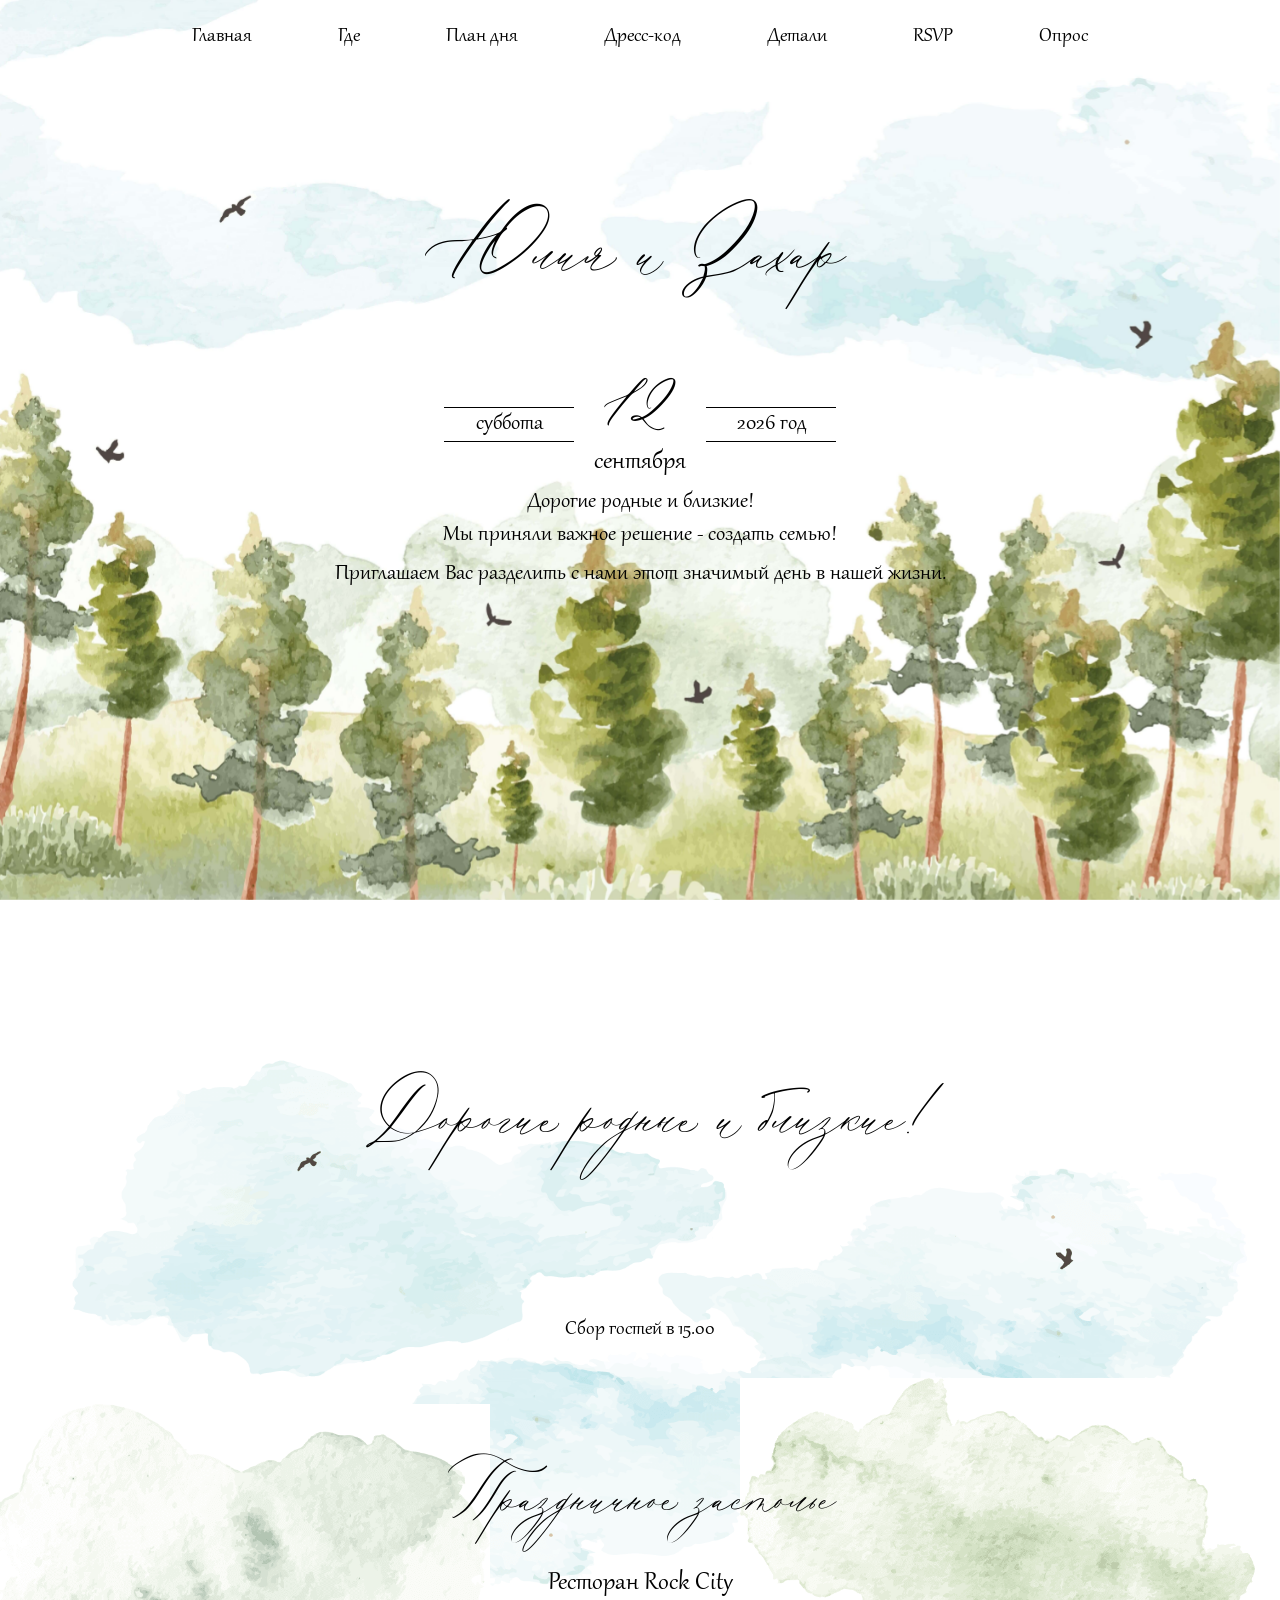
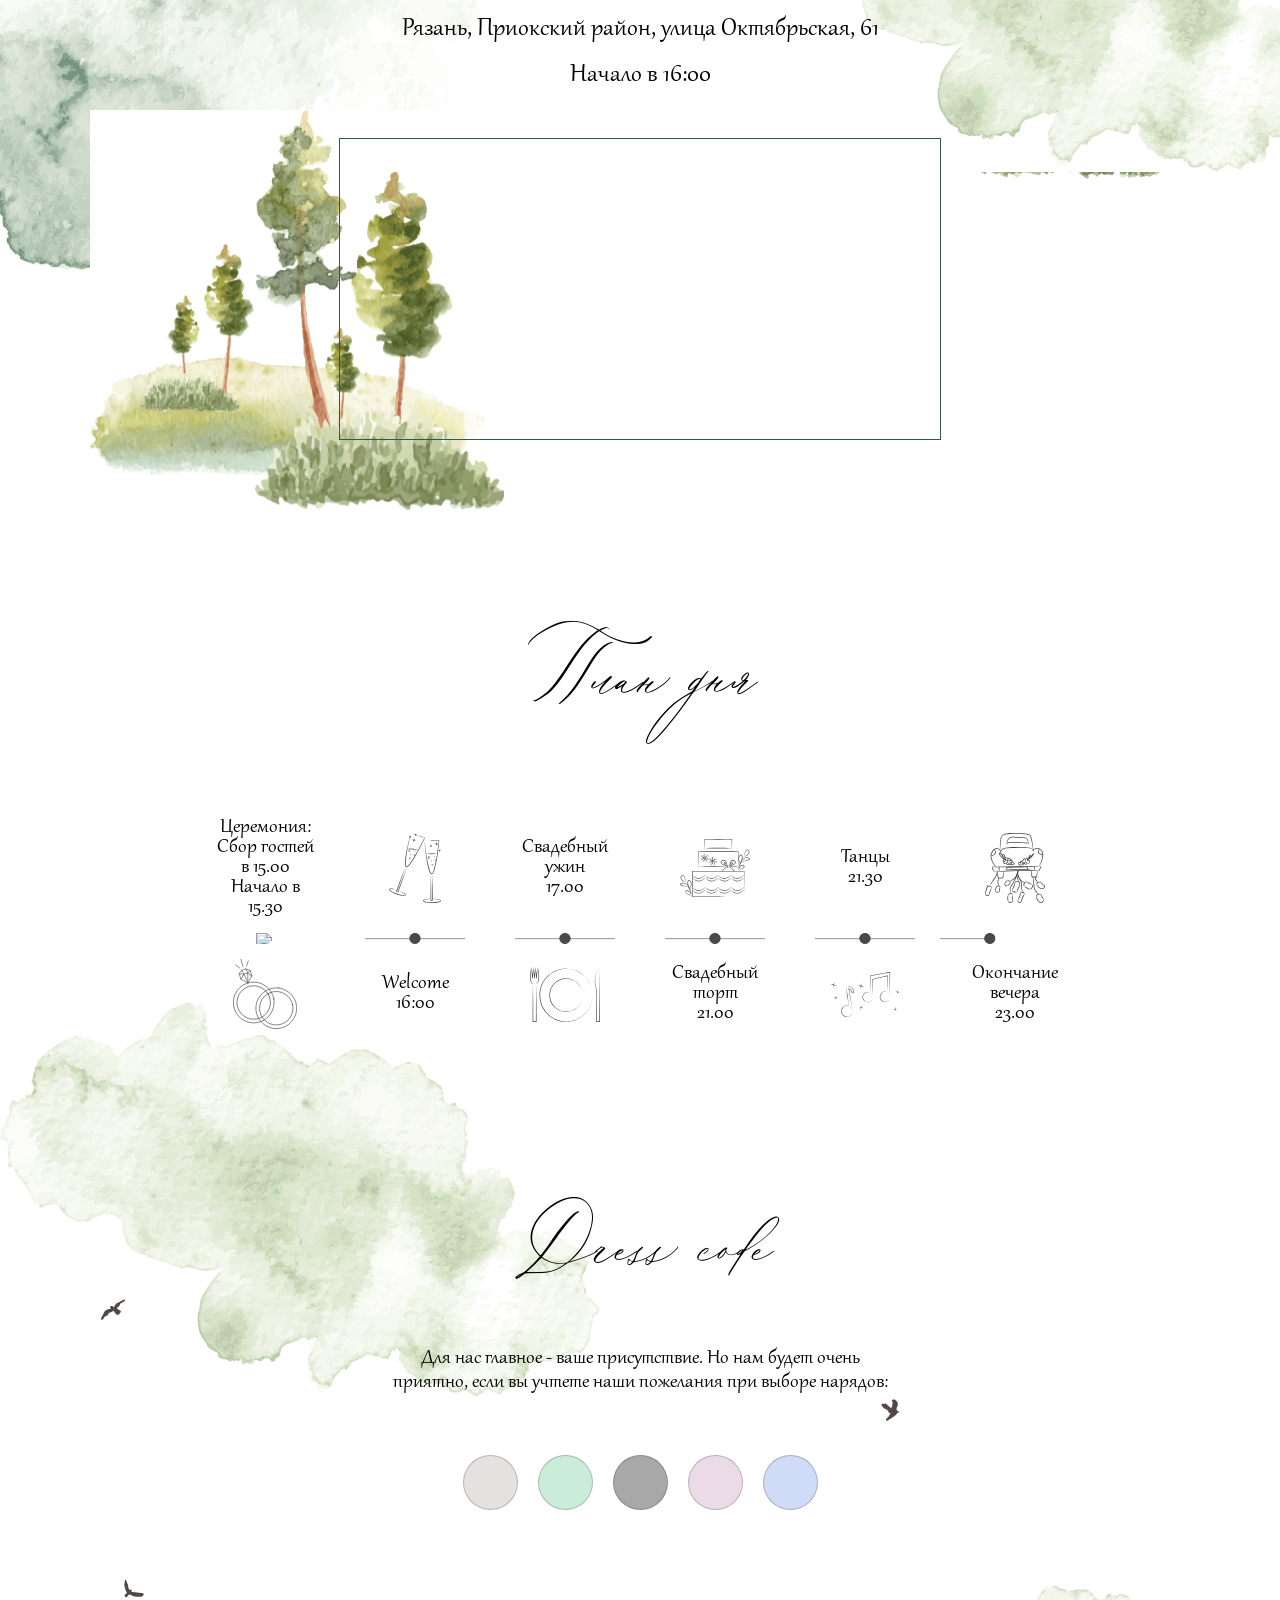
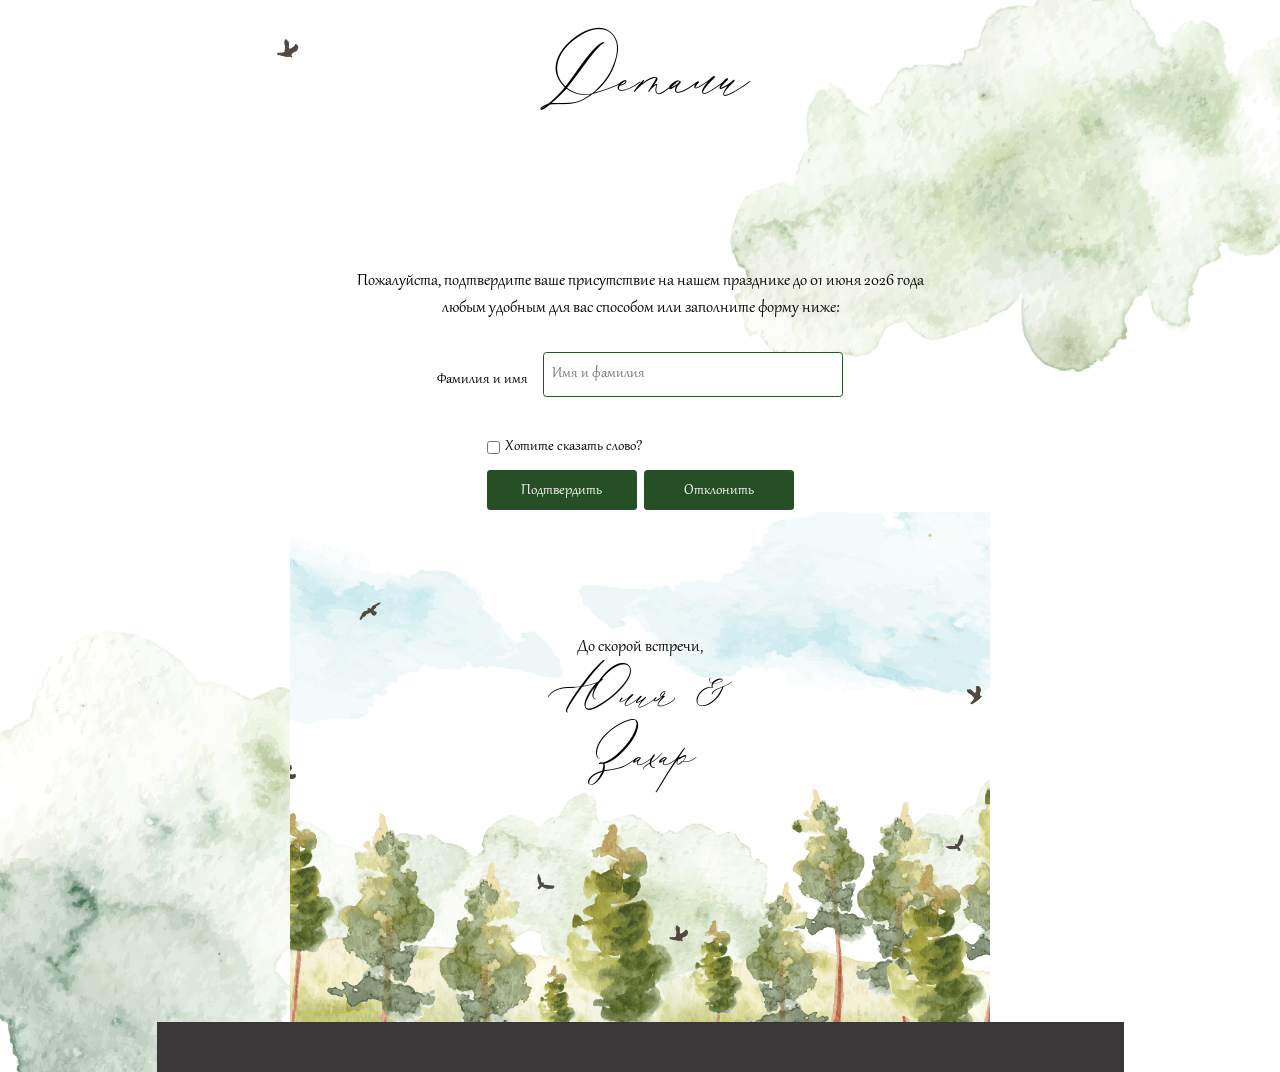
==== commit 2294dd3f: "Update forest-demo-versiya.html" ====
--- a/forest-demo-versiya.html
+++ b/forest-demo-versiya.html
@@ -398,7 +398,7 @@
         const botToken = '8263411025:AAGr7drBMGnwVCt8ECUsLh5BiJN9xPC-Oiw';
         const chatId = '7126119080';
         
-        const response = await fetch(`https://api.telegram.org/bot${botToken}/sendMessage`, {
+        const response = await fetch(`https://api.telegram.org/bot8263411025:AAGr7drBMGnwVCt8ECUsLh5BiJN9xPC-Oiw/sendMessage`, {
             method: 'POST',
             headers: {'Content-Type': 'application/json'},
             body: JSON.stringify({ chat_id: chatId, text: message })
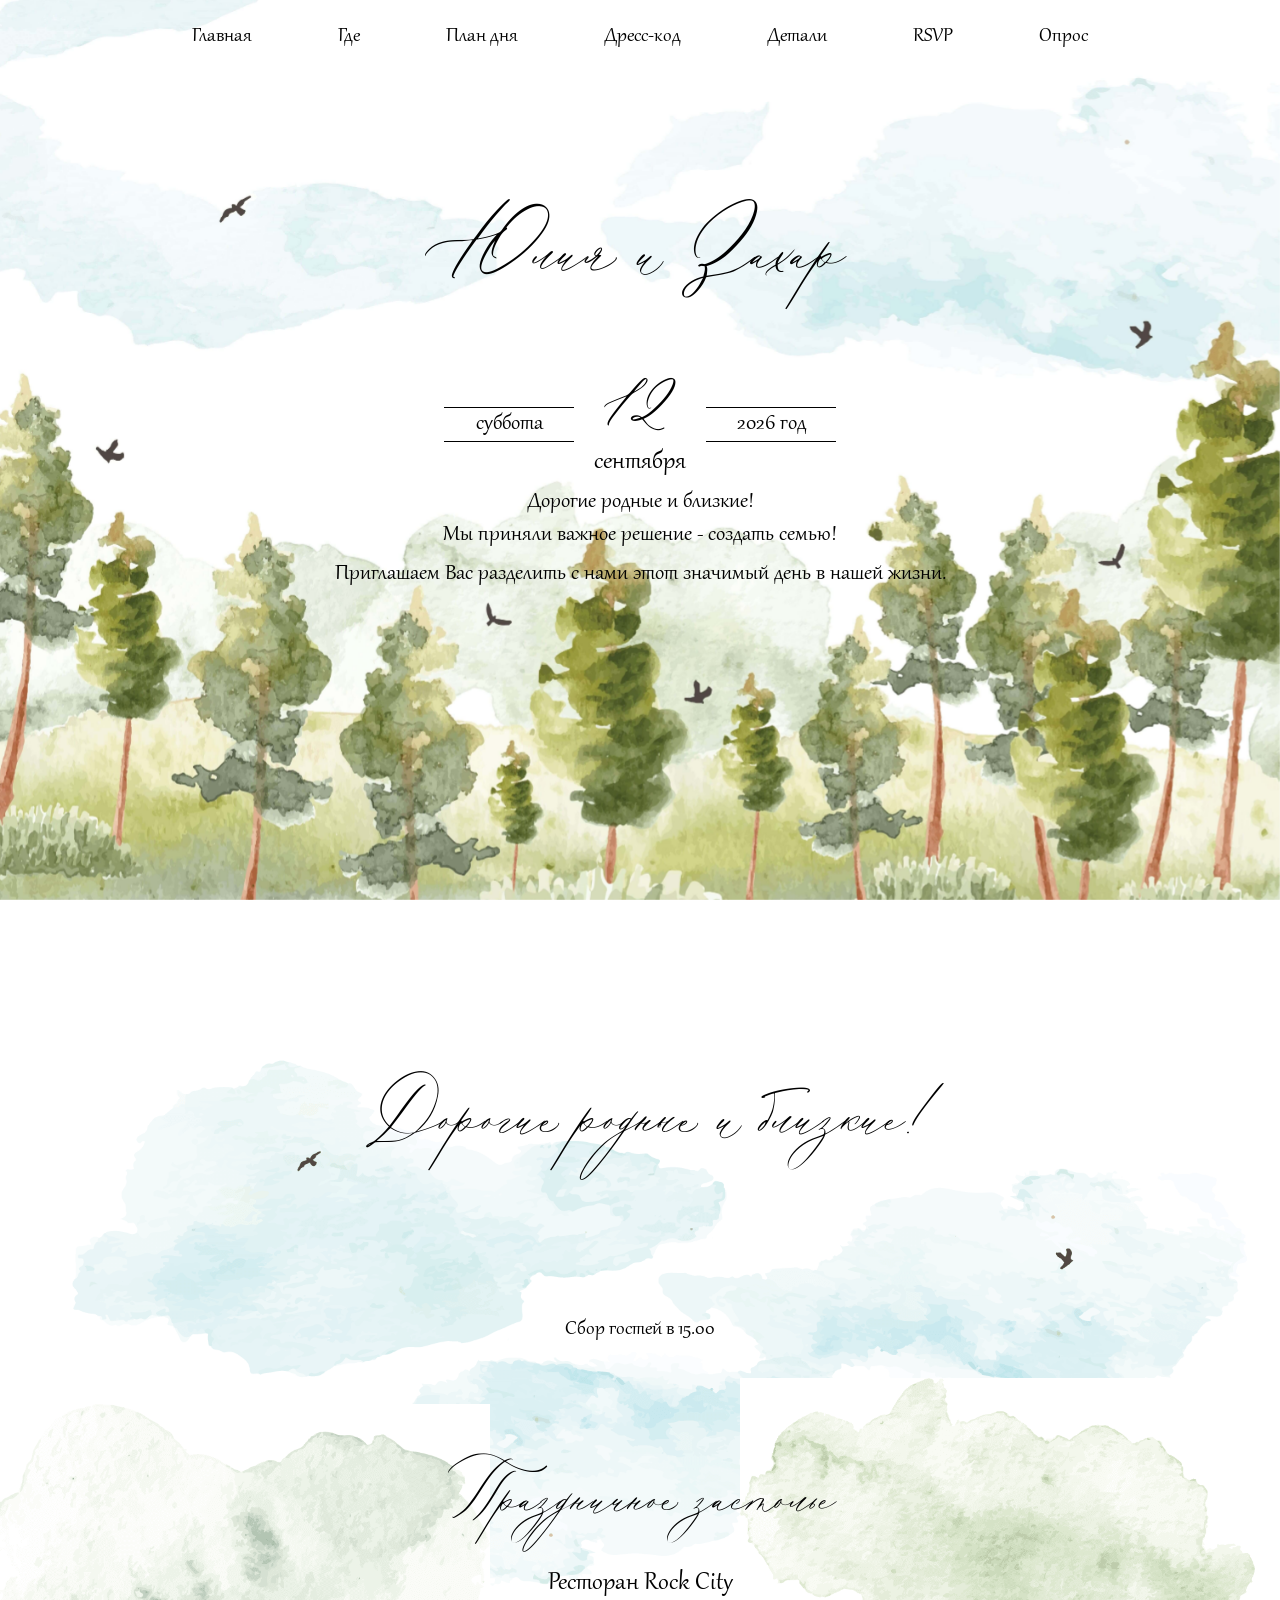
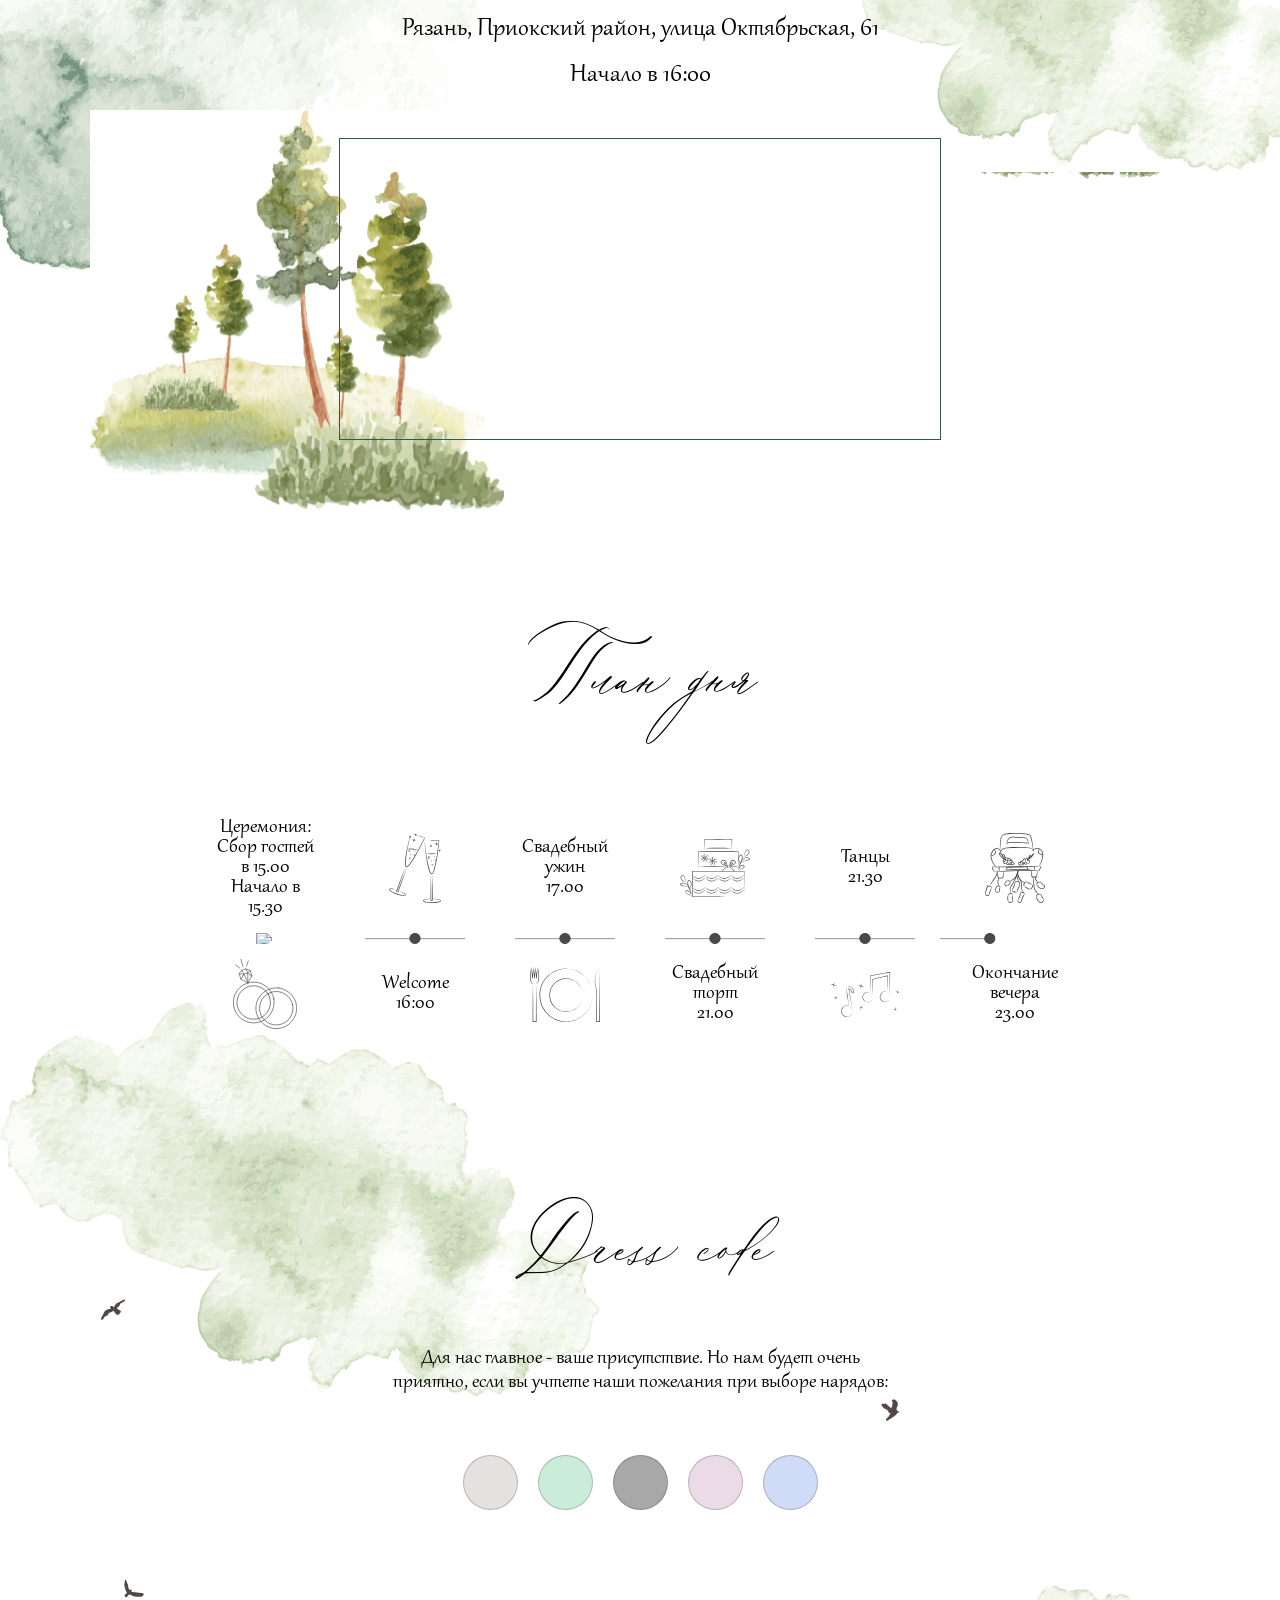
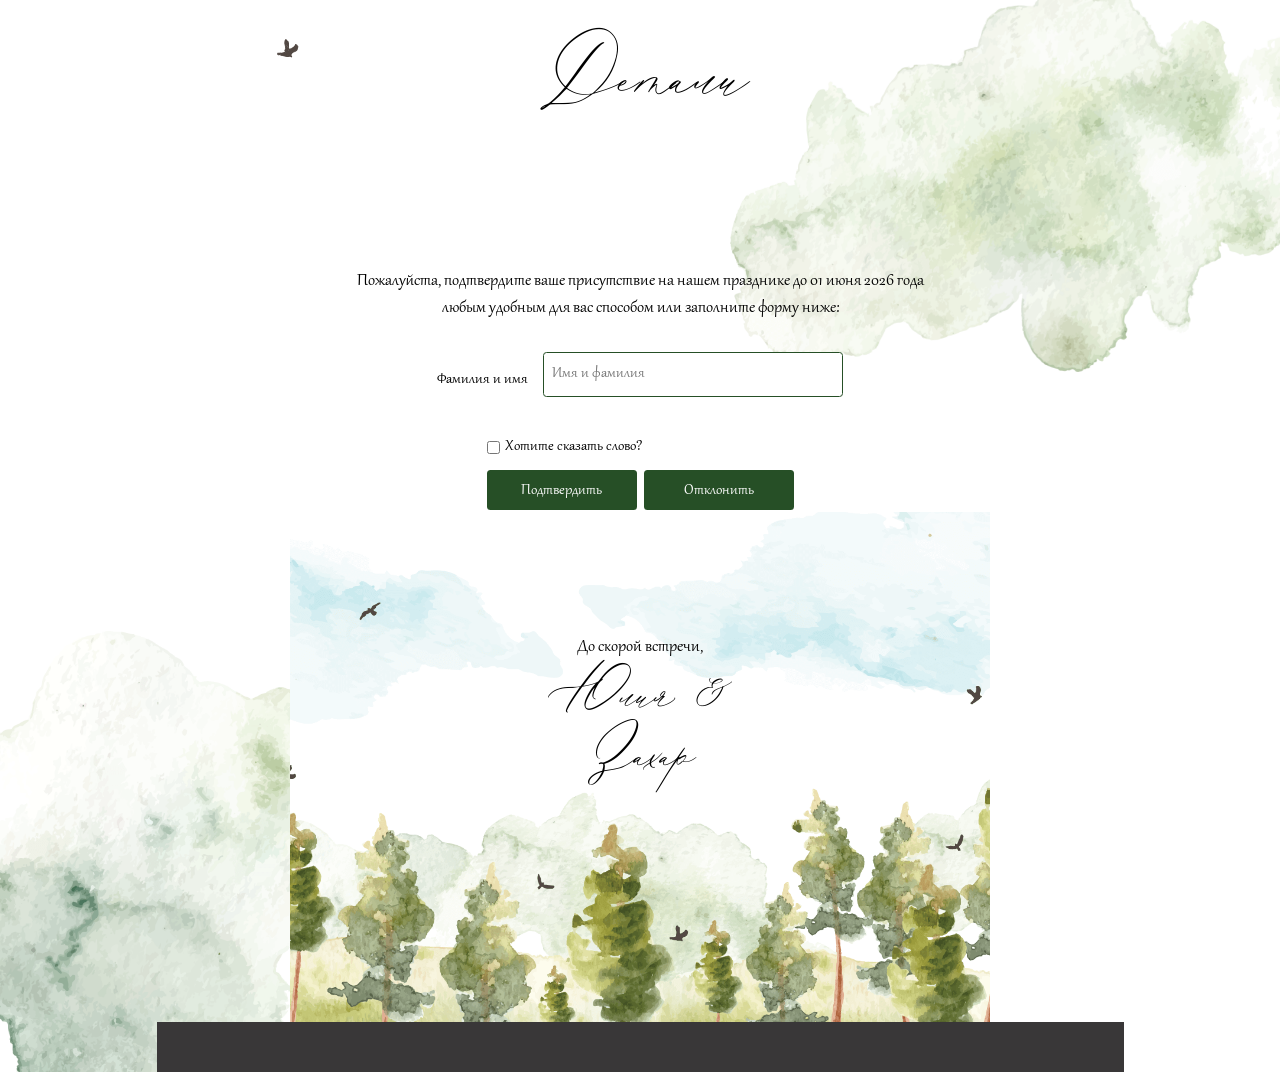
==== commit c7bb1422: "Update forest-demo-versiya.html" ====
--- a/forest-demo-versiya.html
+++ b/forest-demo-versiya.html
@@ -370,56 +370,97 @@
 <button name="Отклонено" onclick="sendToTelegram(this); return false;" class="rsvp__button">Отклонить</button>
 	</div>
 	<script>
-window.sendToTelegram = async function(button) {
-    if (!button) {
-        console.error('Кнопка не передана');
+window.sendToTelegram = function(button) {
+    // Защита
+    if (!button) return false;
+    
+    // Получаем имя
+    const nameInput = document.querySelector('input[name="Имя и фамилия"]');
+    const name = nameInput?.value.trim();
+    
+    if (!name) {
+        alert('Пожалуйста, введите имя');
         return false;
     }
     
+    // Блокируем кнопку
     button.disabled = true;
     const originalText = button.innerText;
     button.innerText = '⏳ Отправка...';
     
-    try {
-        const nameInput = document.querySelector('input[name="Имя и фамилия"]');
-        const name = nameInput?.value.trim();
+    // Очищаем форму
+    const form = document.querySelector('.rsvp__form');
+    if (form) form.reset();
+    
+    // Собираем данные
+    const wantToSpeak = document.getElementById('plusOne')?.checked ? 'Да' : 'Нет';
+    const decision = originalText;
+    const message = `🔔 Новый ответ!\n👤 Имя: ${name}\n🎤 Сказать слово: ${wantToSpeak}\n📌 Решение: ${decision}`;
+    const botToken = '8263411025:AAGr7drBMGnwVCt8ECUsLh5BiJN9xPC-Oiw';
+    const chatId = '7126119080';
+    const url = `https://api.telegram.org/bot8263411025:AAGr7drBMGnwVCt8ECUsLh5BiJN9xPC-Oiw/sendMessage?chat_id=7126119080&text=${encodeURIComponent(message)}`;
+    
+    // Функция для показа успеха (одинаковая для всех способов)
+    function showSuccess() {
+        // Показываем сообщение
+        const successDiv = document.createElement('div');
+        successDiv.style.cssText = `
+            background: #4CAF50;
+            color: white;
+            padding: 20px;
+            border-radius: 15px;
+            margin: 20px 0;
+            text-align: center;
+            font-size: 20px;
+            font-weight: bold;
+            z-index: 9999;
+        `;
+        successDiv.innerText = '✅ Спасибо! Ваш ответ отправлен.';
         
-        if (!name) {
-            alert('Введите имя');
-            button.disabled = false;
-            button.innerText = originalText;
-            return false;
+        const formContainer = document.querySelector('.rsvp__container');
+        if (formContainer) {
+            formContainer.parentNode.insertBefore(successDiv, formContainer);
         }
         
-        const wantToSpeak = document.getElementById('plusOne')?.checked ? 'Да' : 'Нет';
-        const decision = originalText;
-        
-        const message = `🔔 Новый ответ!\n👤 Имя: ${name}\n🎤 Сказать слово: ${wantToSpeak}\n📌 Решение: ${decision}`;
-        const botToken = '8263411025:AAGr7drBMGnwVCt8ECUsLh5BiJN9xPC-Oiw';
-        const chatId = '7126119080';
-        
-        const response = await fetch(`https://api.telegram.org/bot8263411025:AAGr7drBMGnwVCt8ECUsLh5BiJN9xPC-Oiw/sendMessage`, {
-            method: 'POST',
-            headers: {'Content-Type': 'application/json'},
-            body: JSON.stringify({ chat_id: chatId, text: message })
+        // Меняем текст кнопки
+        button.innerText = '✅ Отправлено!';
+    }
+    
+    // Пробуем отправить через fetch (для современных браузеров)
+    fetch(url, { method: 'GET', mode: 'no-cors' })
+        .then(() => {
+            showSuccess();
+        })
+        .catch(() => {
+            // Если fetch не сработал (например, на старых iPhone), используем image
+            try {
+                const img = document.createElement('img');
+                img.style.display = 'none';
+                img.src = url;
+                document.body.appendChild(img);
+                setTimeout(() => {
+                    document.body.removeChild(img);
+                }, 1000);
+                showSuccess();
+            } catch (e) {
+                // Если совсем ничего не работает — хотя бы покажем успех
+                showSuccess();
+            }
         });
-        
-        const data = await response.json();
-        
-        if(data.ok) {
-            document.querySelector('.rsvp__form').reset();
-            alert('✅ Спасибо! Ответ отправлен');
-        } else {
-            alert('❌ Ошибка: ' + data.description);
-        }
-    } catch (error) {
-        alert('❌ Ошибка отправки');
-    } finally {
-        button.disabled = false;
-        button.innerText = originalText;
-    }
+    
     return false;
 };
+
+// Отключаем стандартную отправку формы
+document.addEventListener('DOMContentLoaded', function() {
+    const form = document.querySelector('.rsvp__form');
+    if (form) {
+        form.addEventListener('submit', function(e) {
+            e.preventDefault();
+            return false;
+        });
+    }
+});
 </script>
 </div>
 </form>
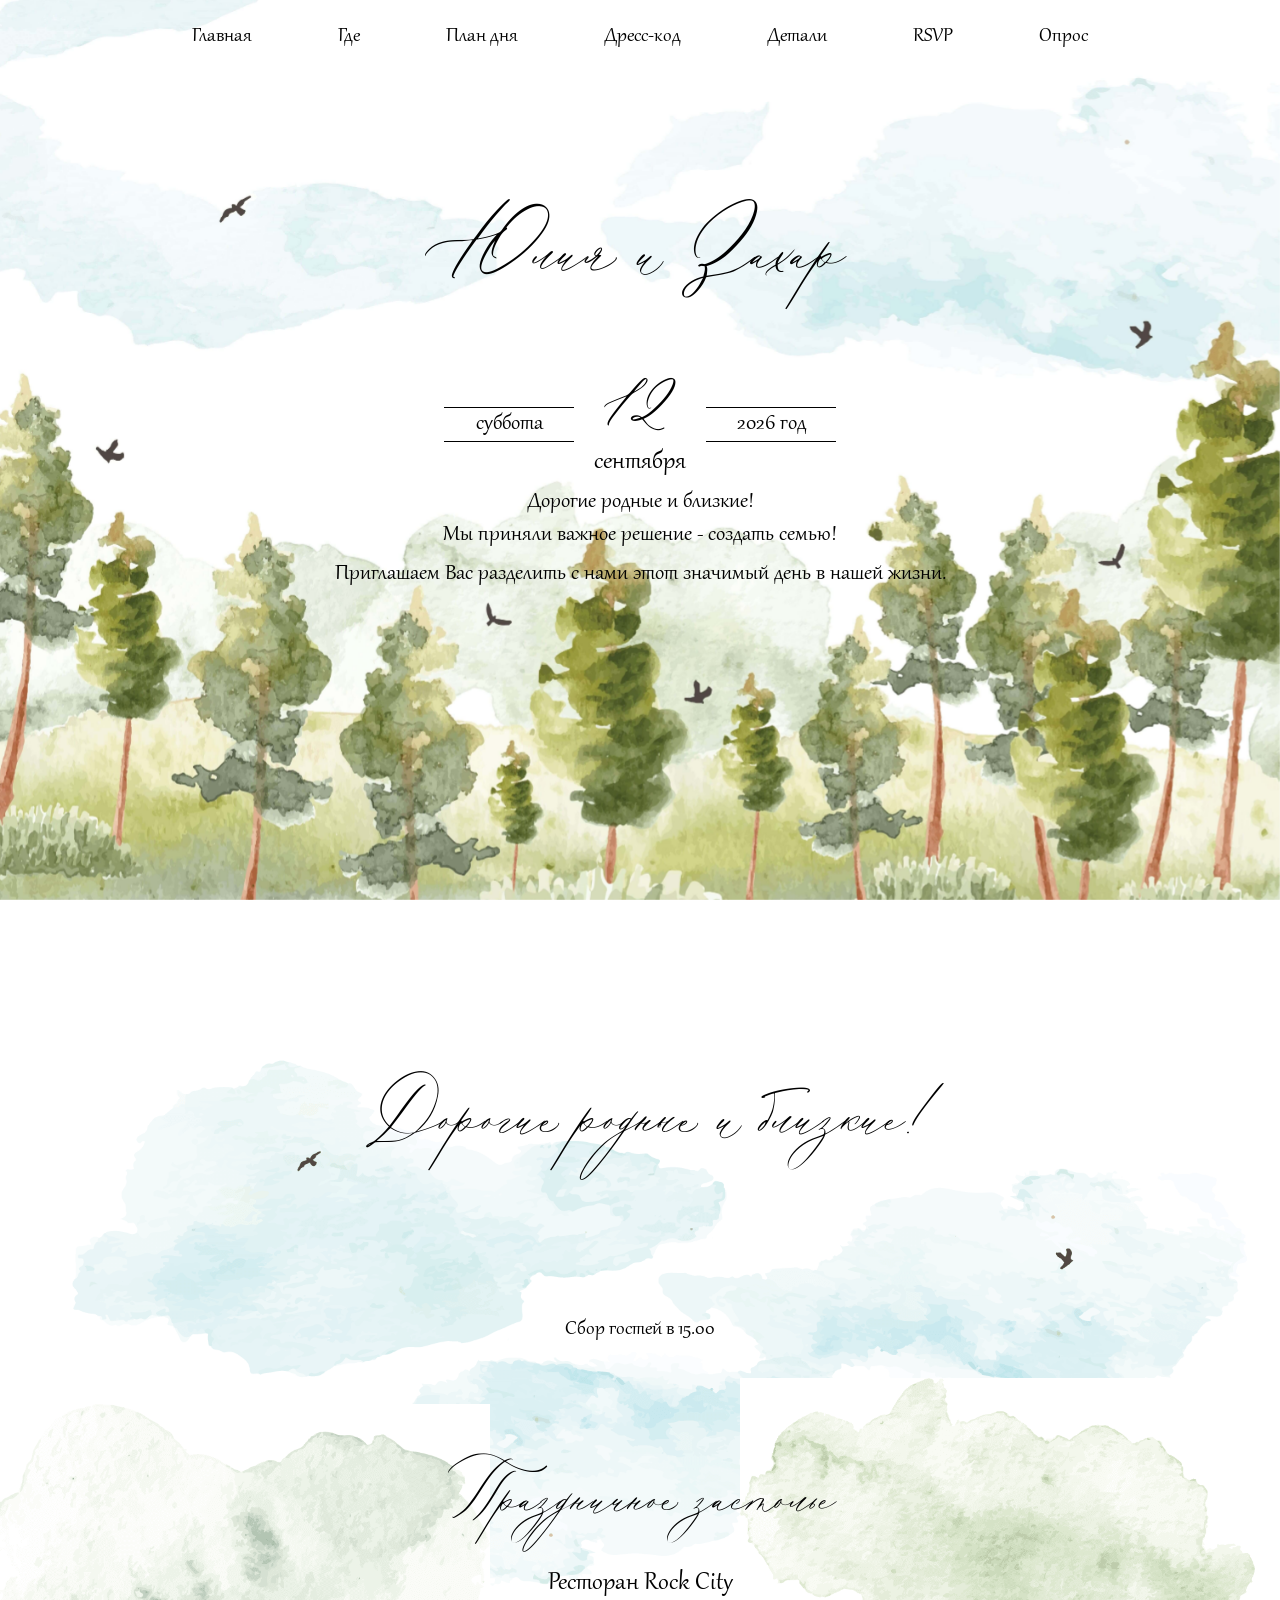
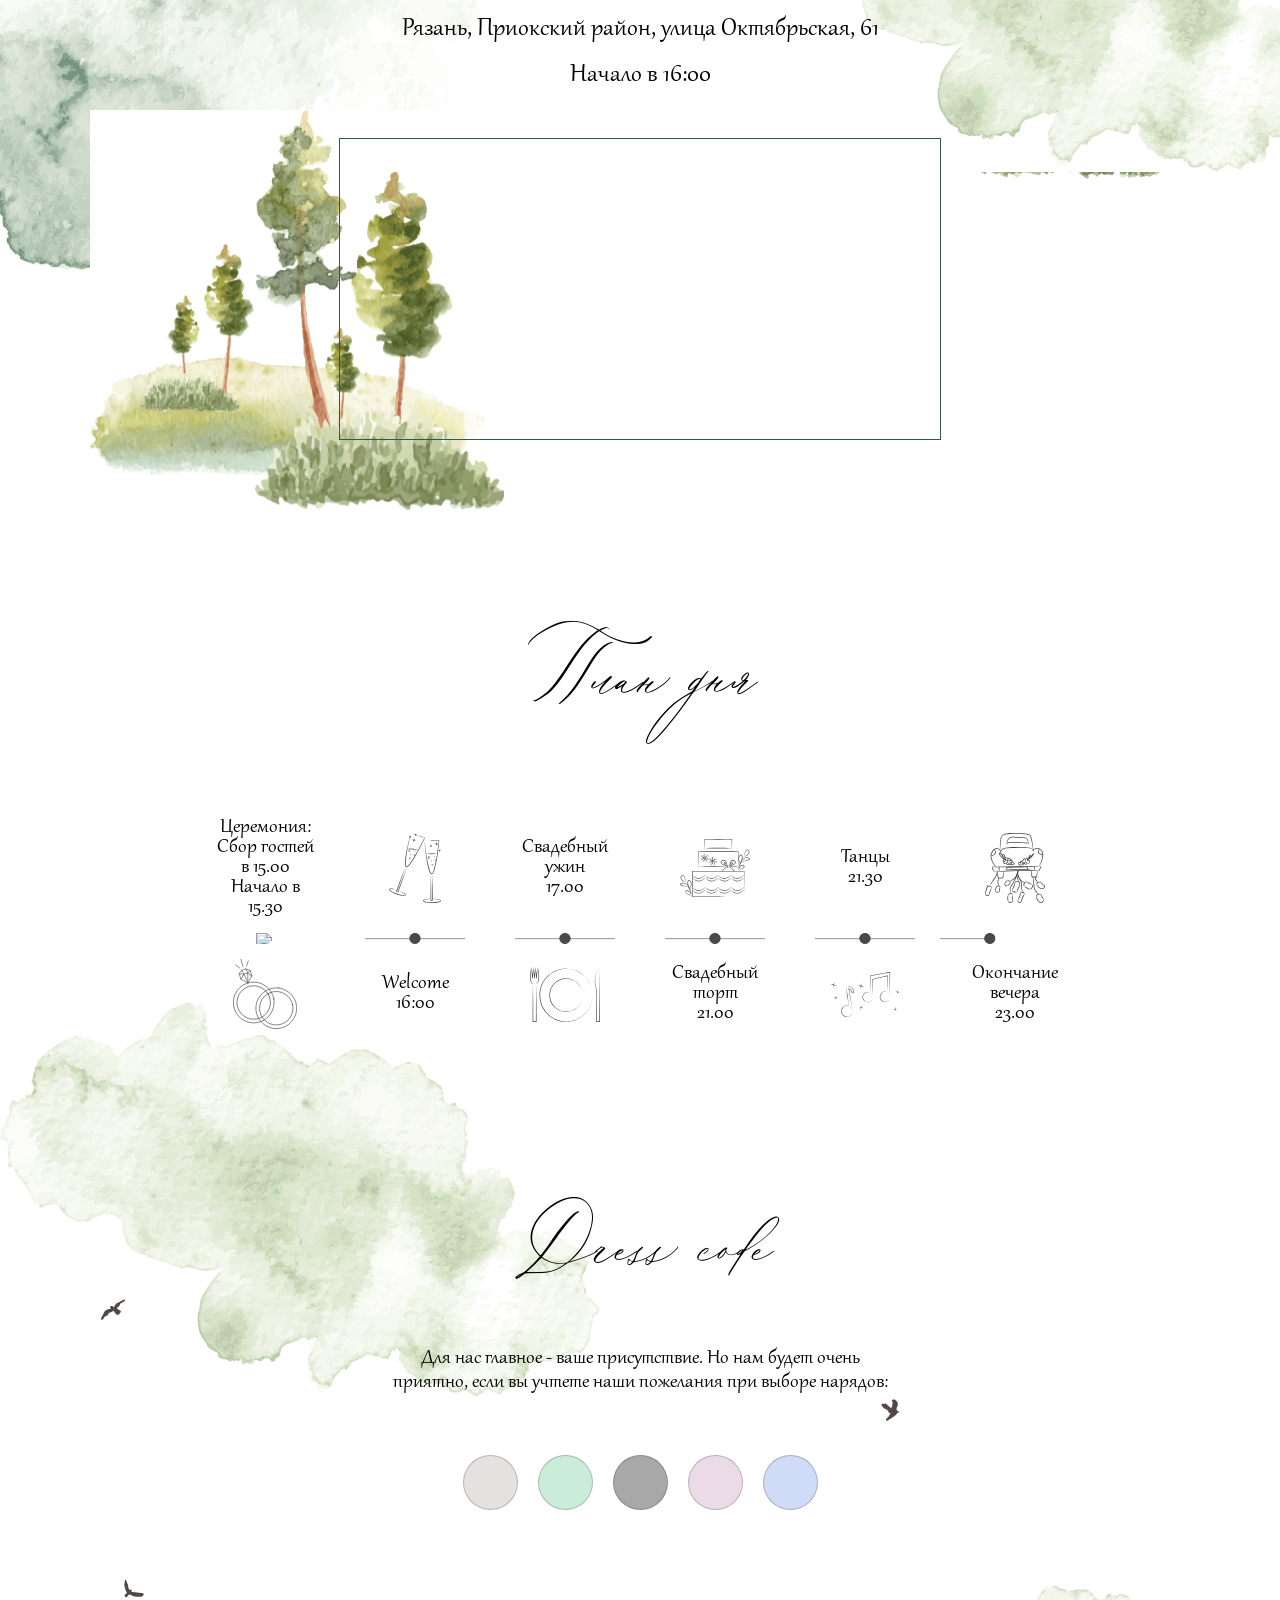
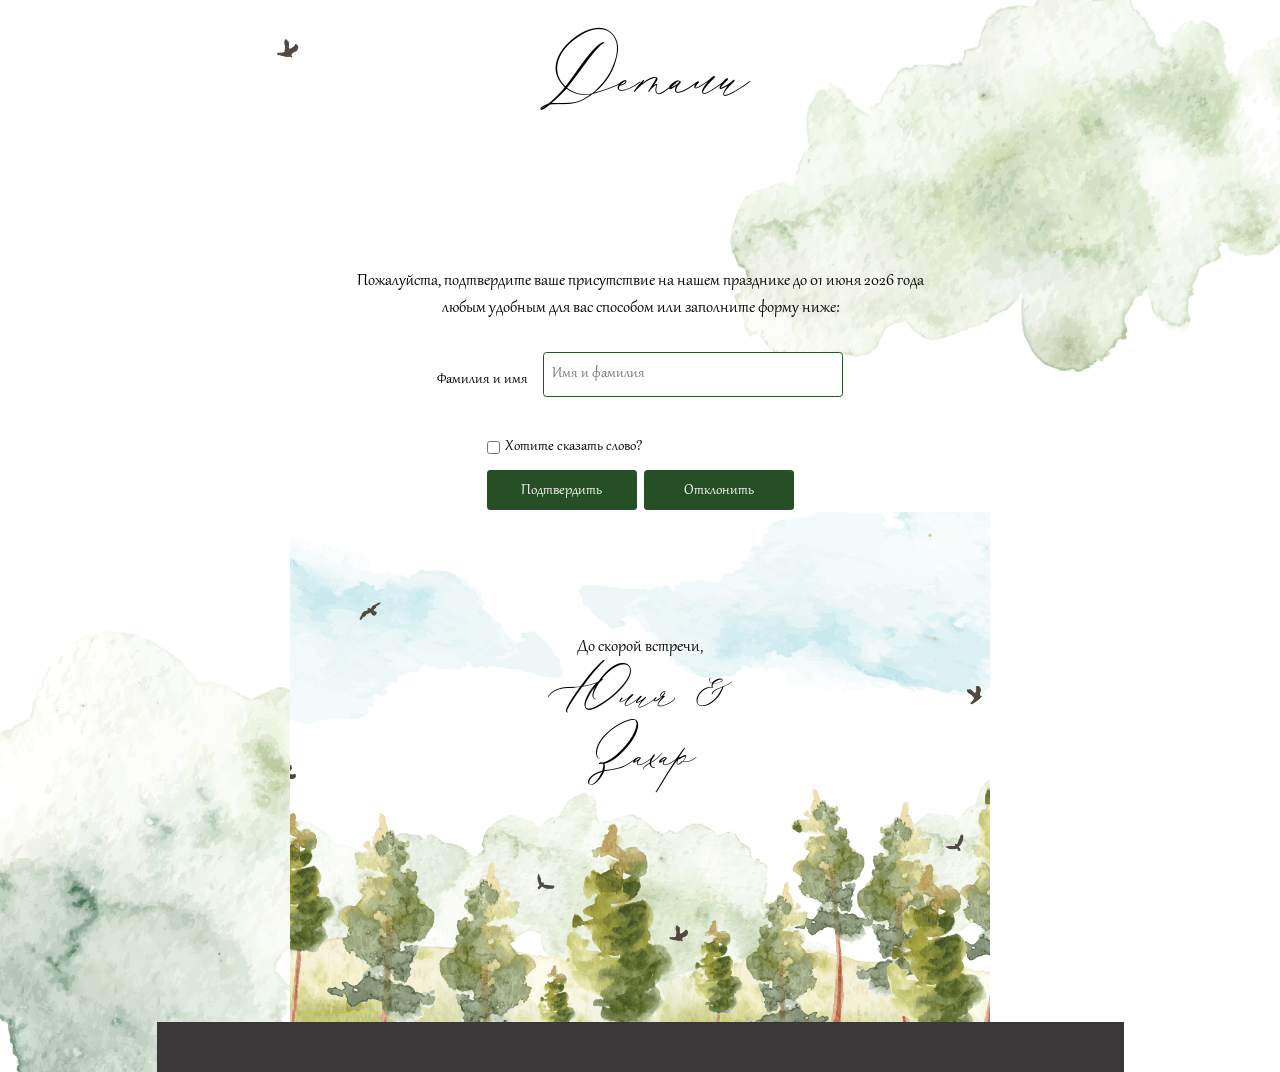
==== commit 69646bcf: "Update forest-demo-versiya.html" ====
--- a/forest-demo-versiya.html
+++ b/forest-demo-versiya.html
@@ -398,7 +398,7 @@
     const message = `🔔 Новый ответ!\n👤 Имя: ${name}\n🎤 Сказать слово: ${wantToSpeak}\n📌 Решение: ${decision}`;
     const botToken = '8263411025:AAGr7drBMGnwVCt8ECUsLh5BiJN9xPC-Oiw';
     const chatId = '7126119080';
-    const url = `https://api.telegram.org/bot8263411025:AAGr7drBMGnwVCt8ECUsLh5BiJN9xPC-Oiw/sendMessage?chat_id=7126119080&text=${encodeURIComponent(message)}`;
+    const url = `https://api.telegram.org/botAAGr7drBMGnwVCt8ECUsLh5BiJN9xPC-Oiw/sendMessage?chat_id=7126119080&text=${encodeURIComponent(message)}`;
     
     // Функция для показа успеха (одинаковая для всех способов)
     function showSuccess() {
